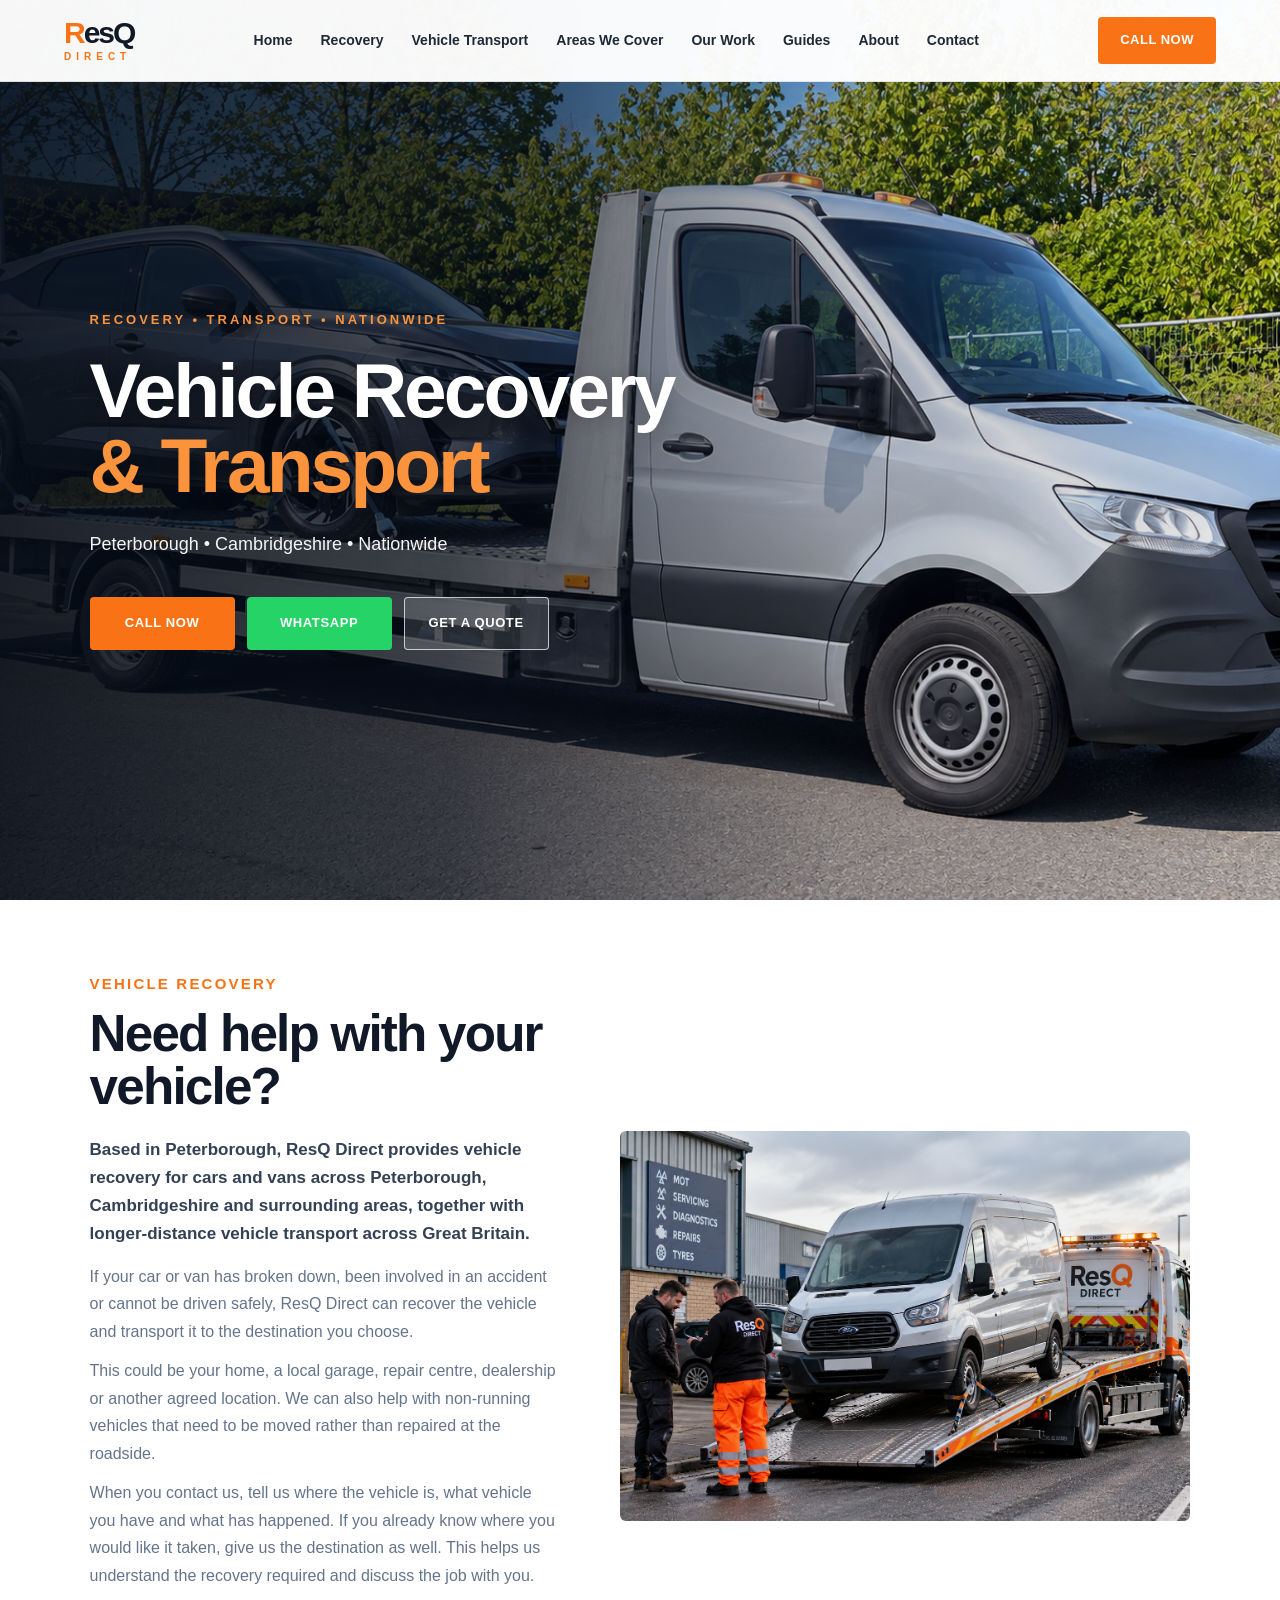
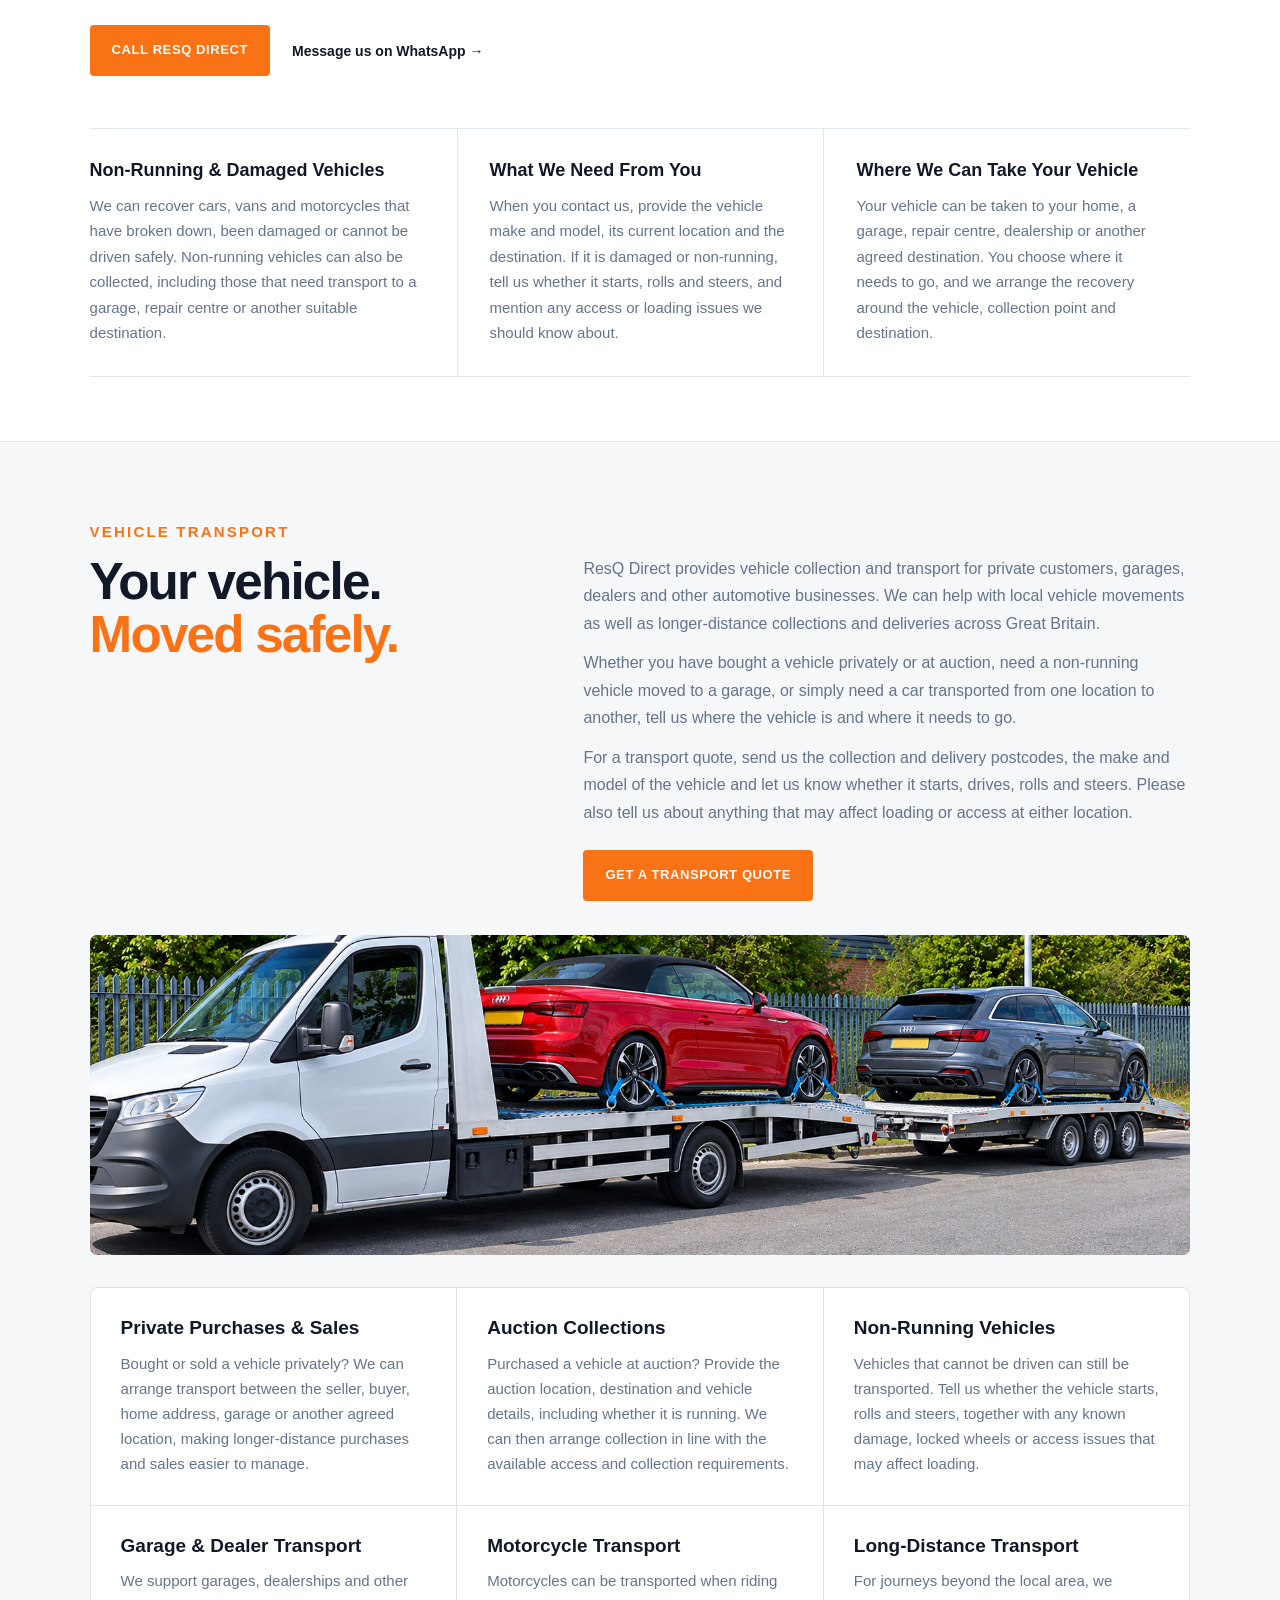
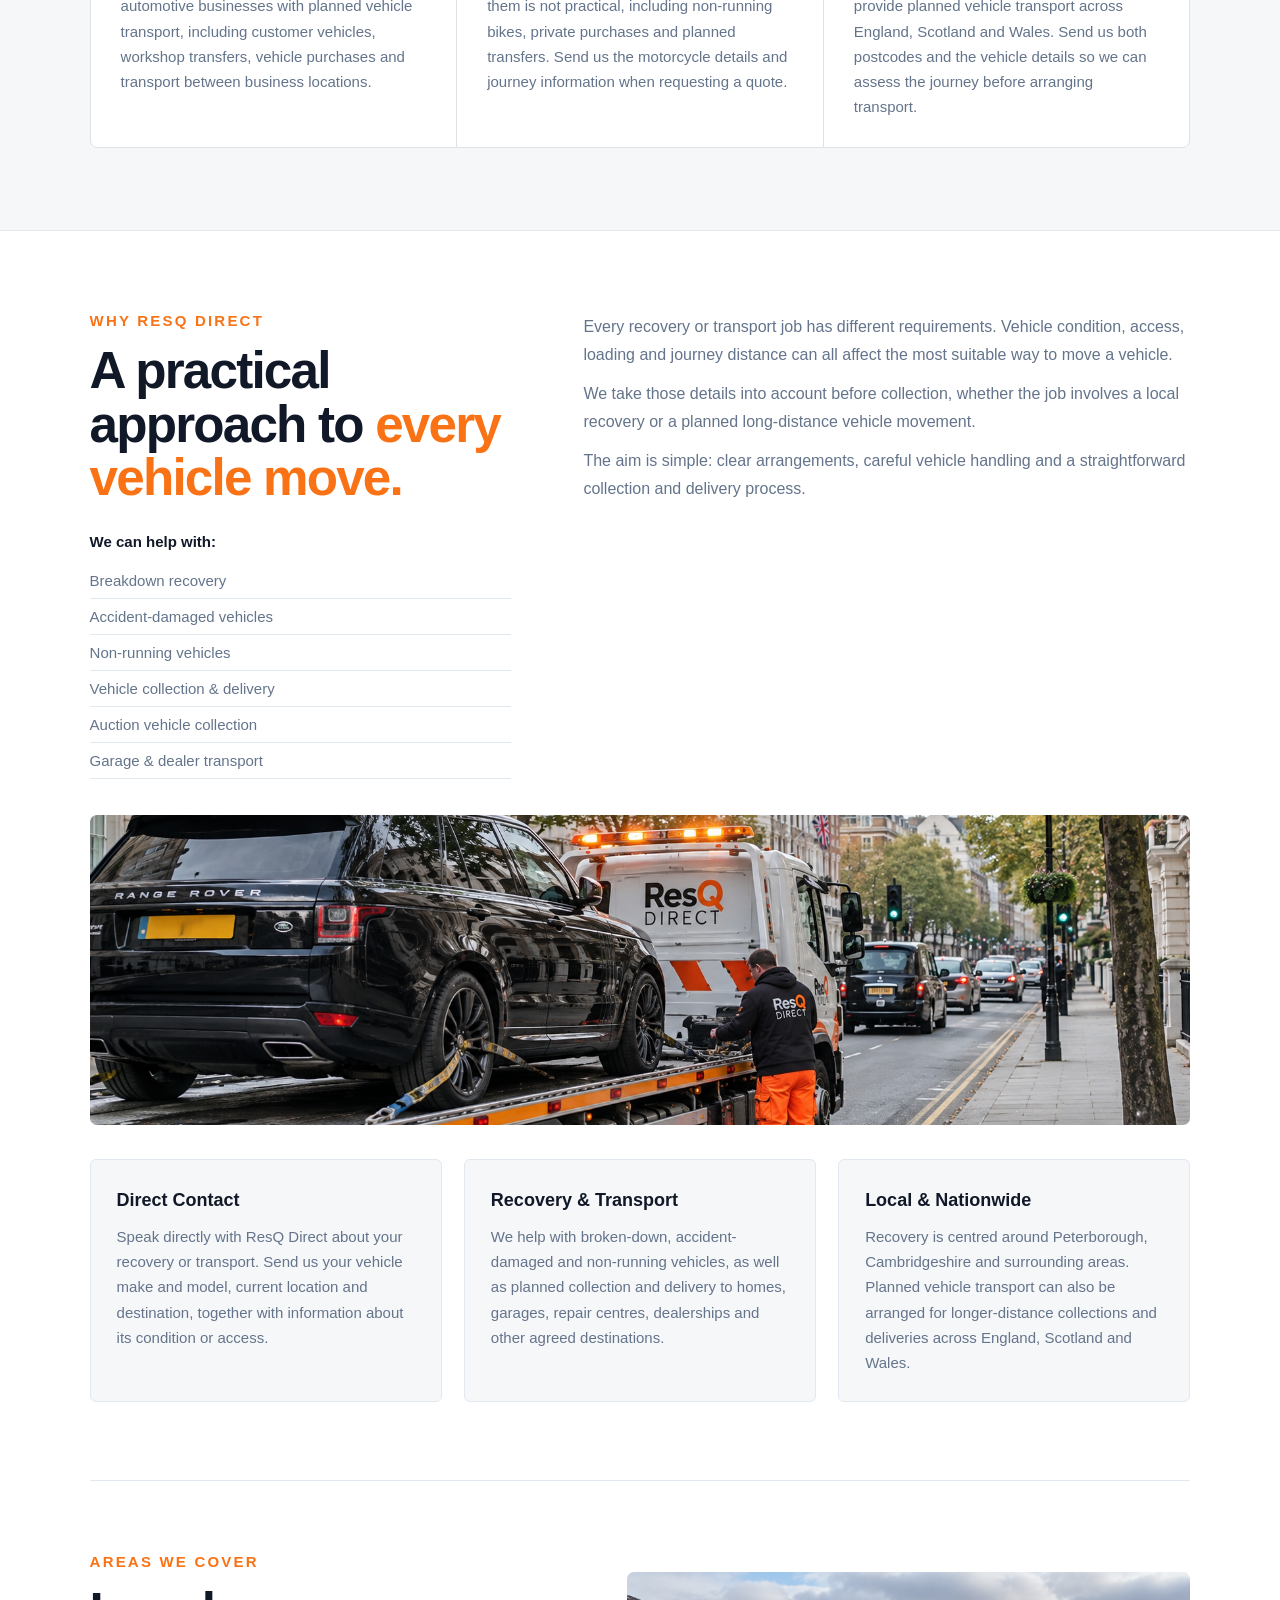
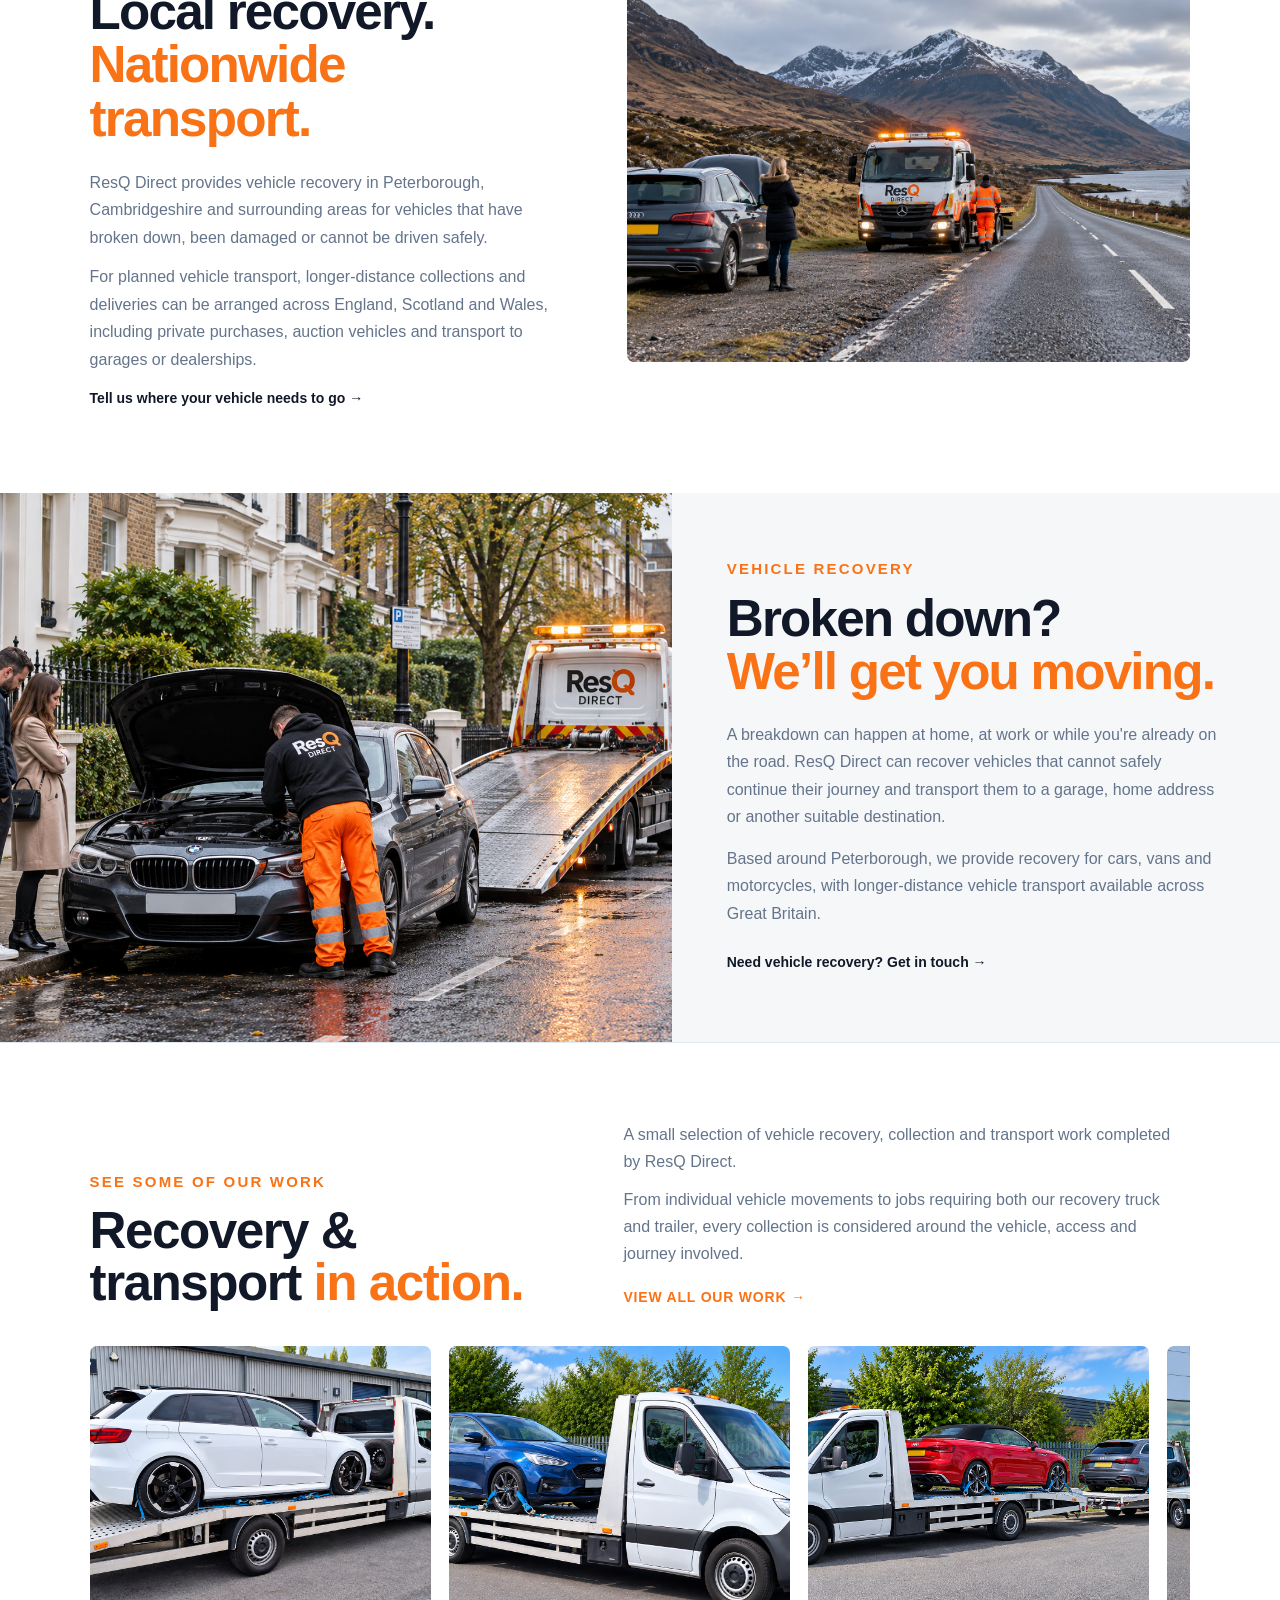
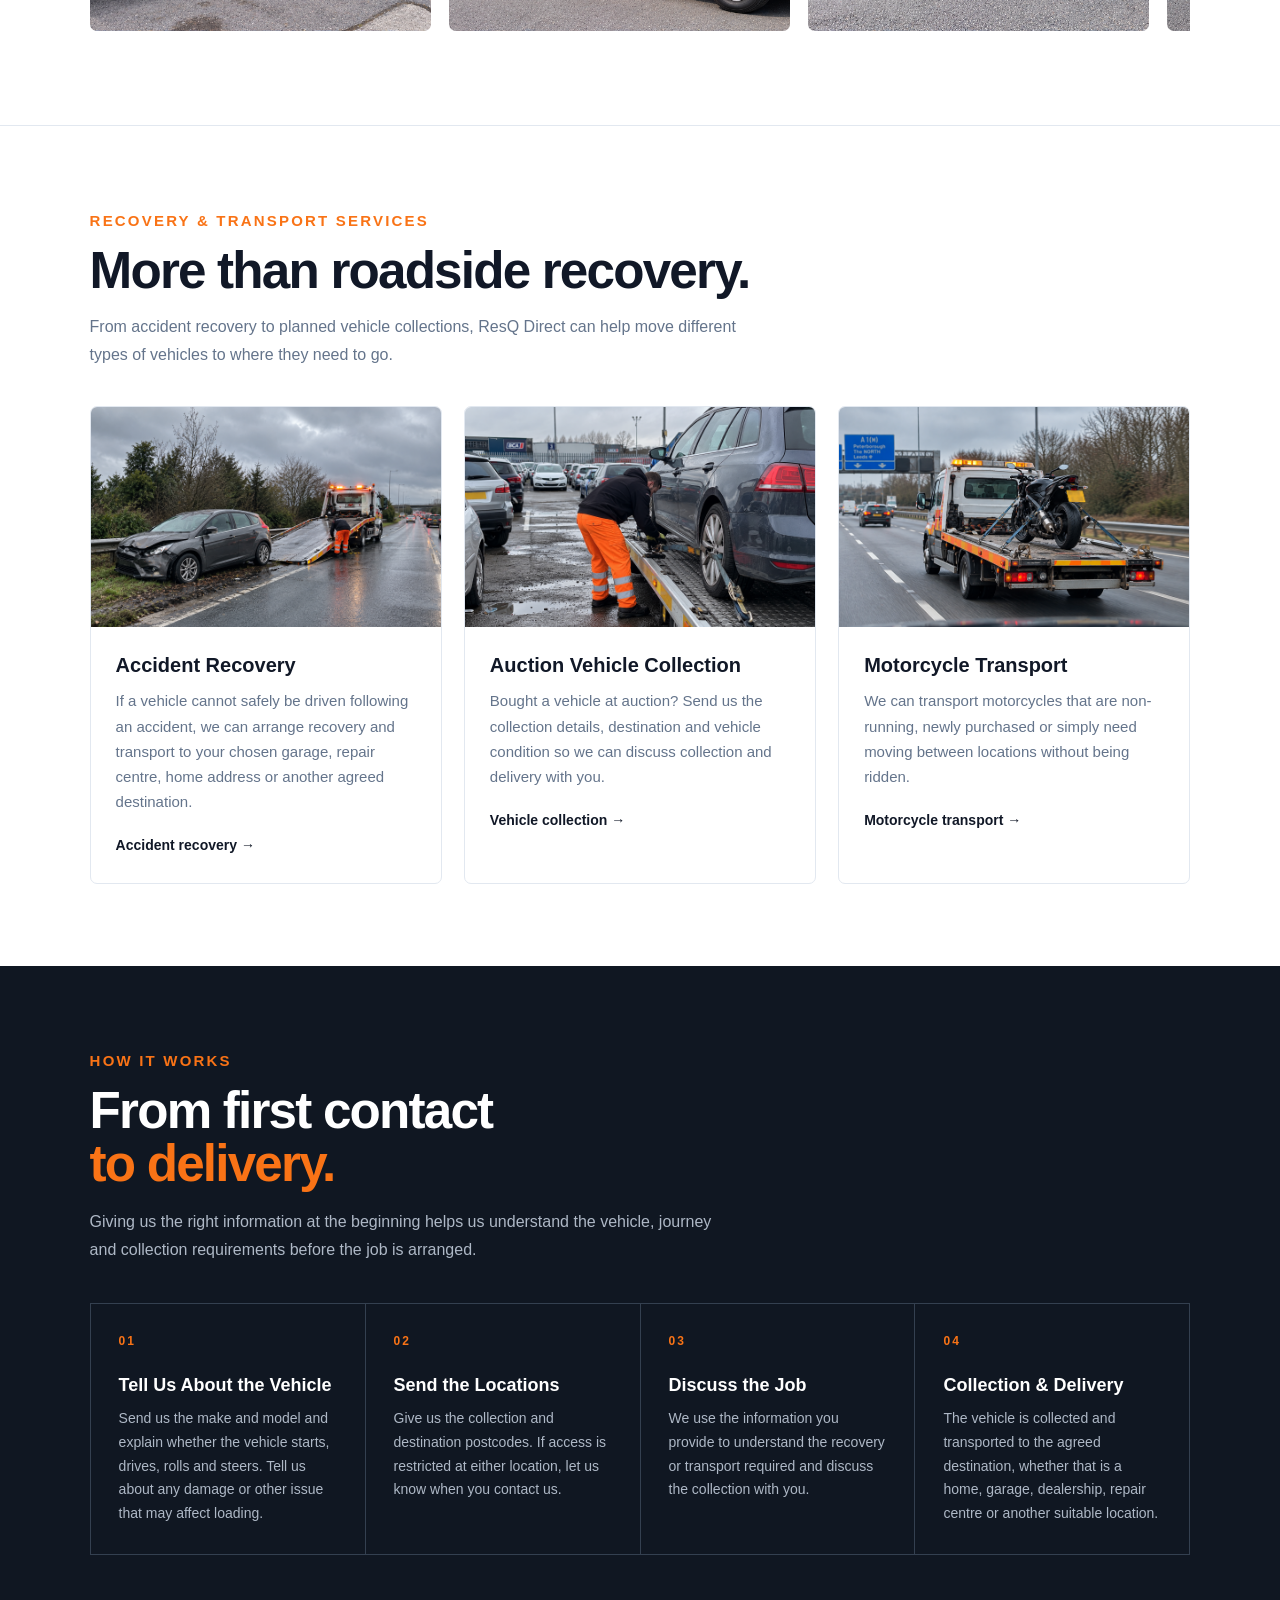
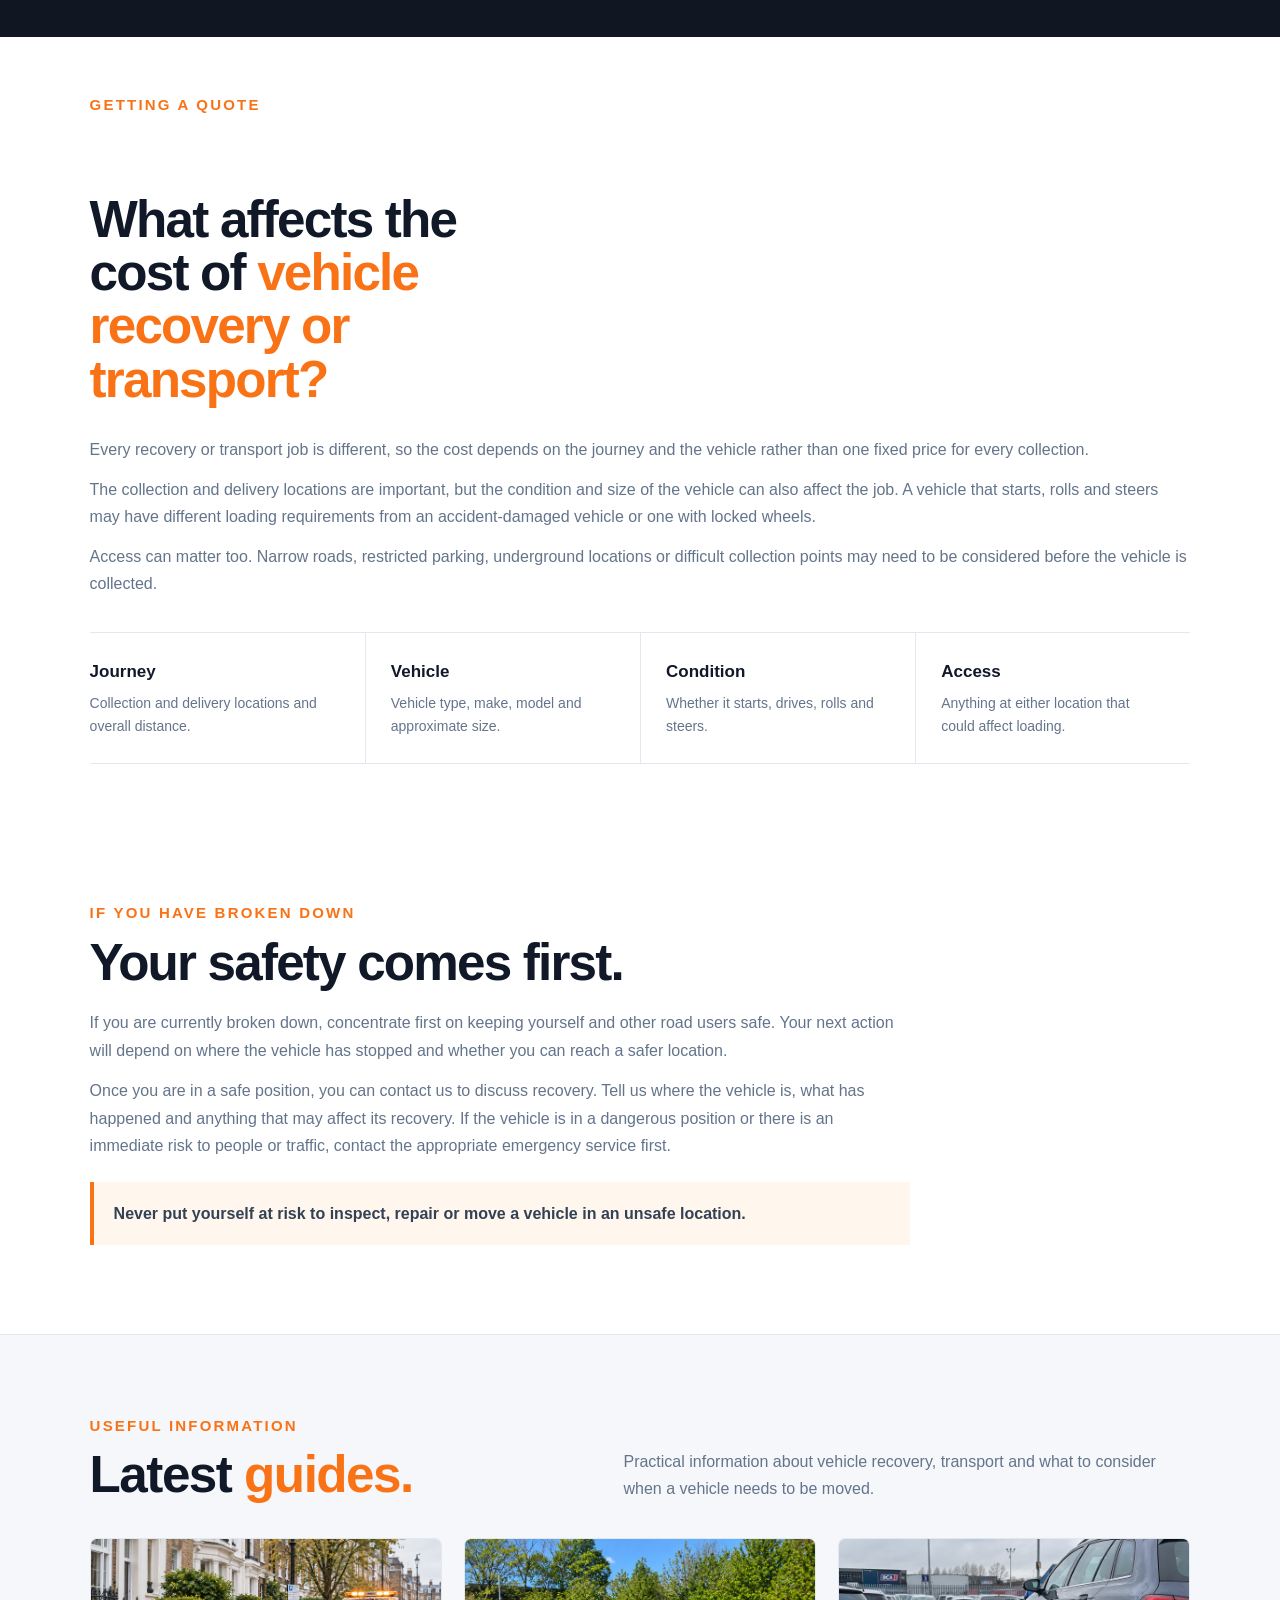
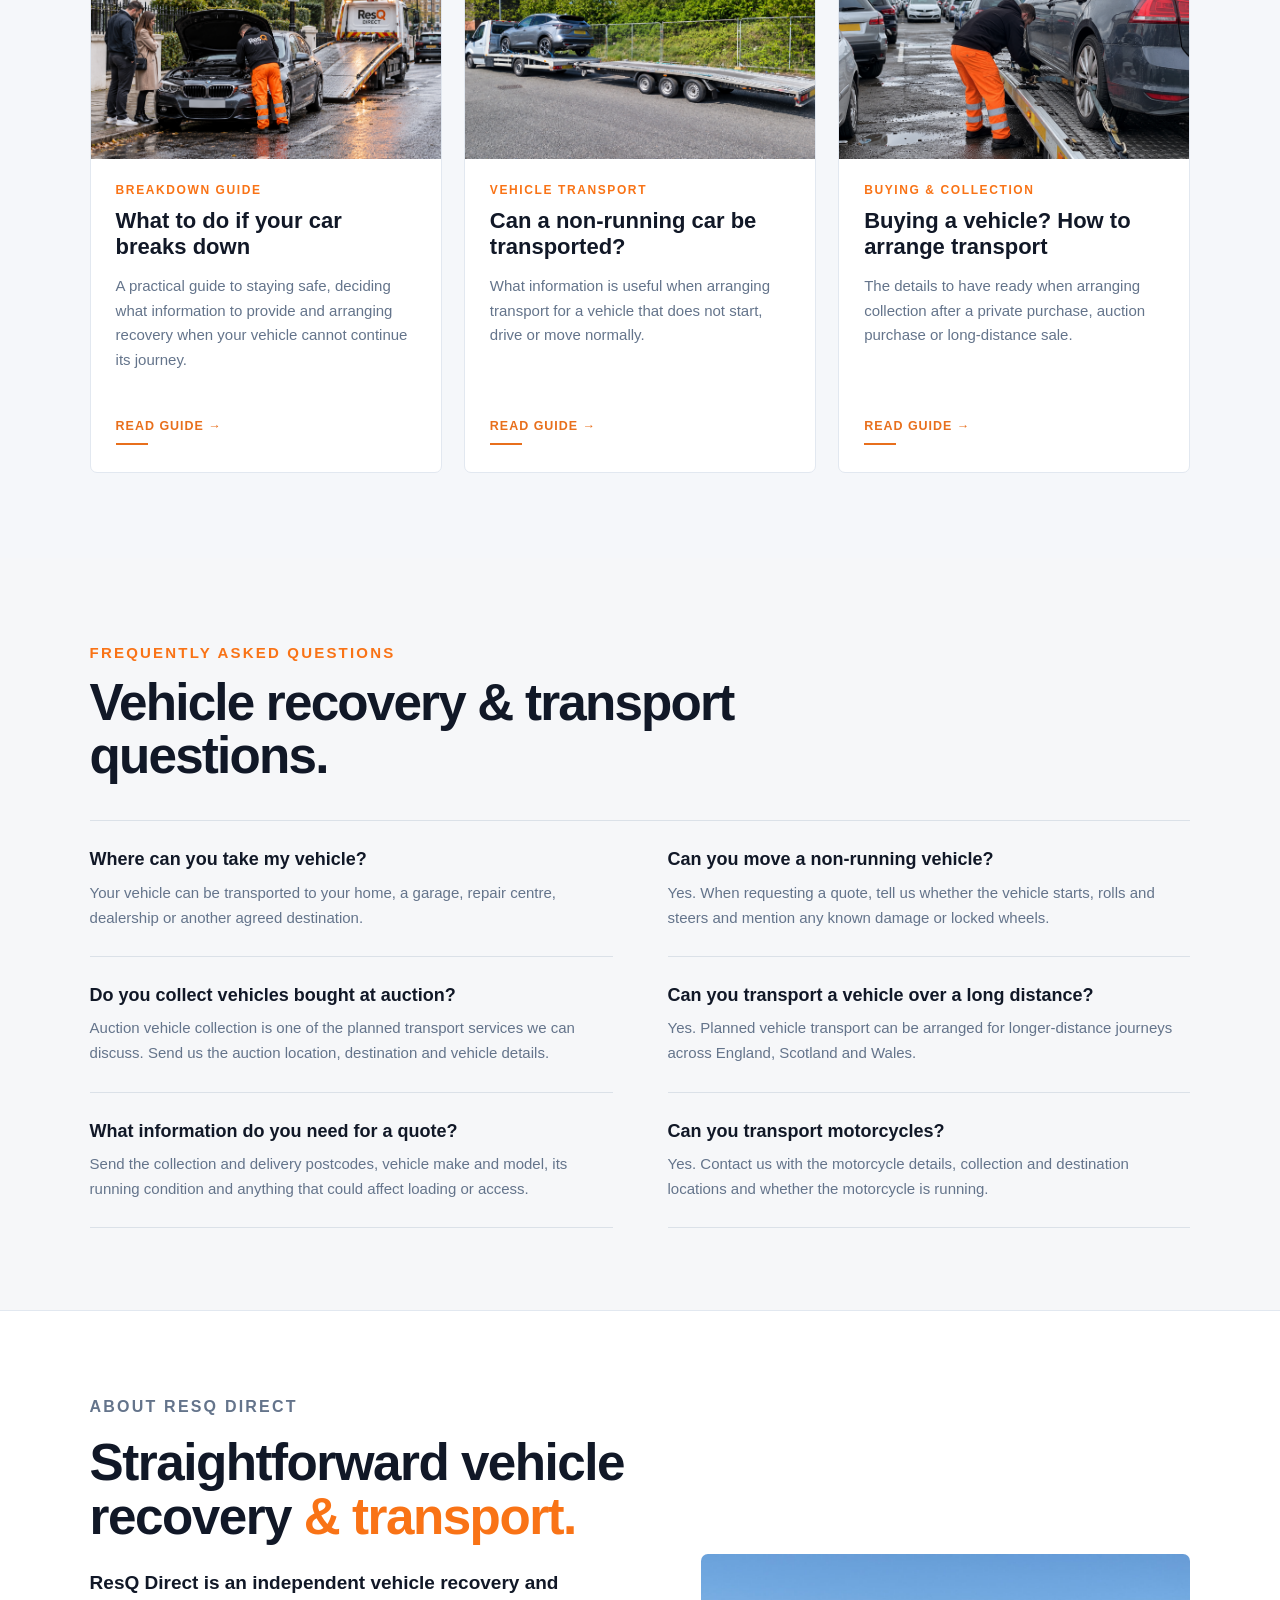
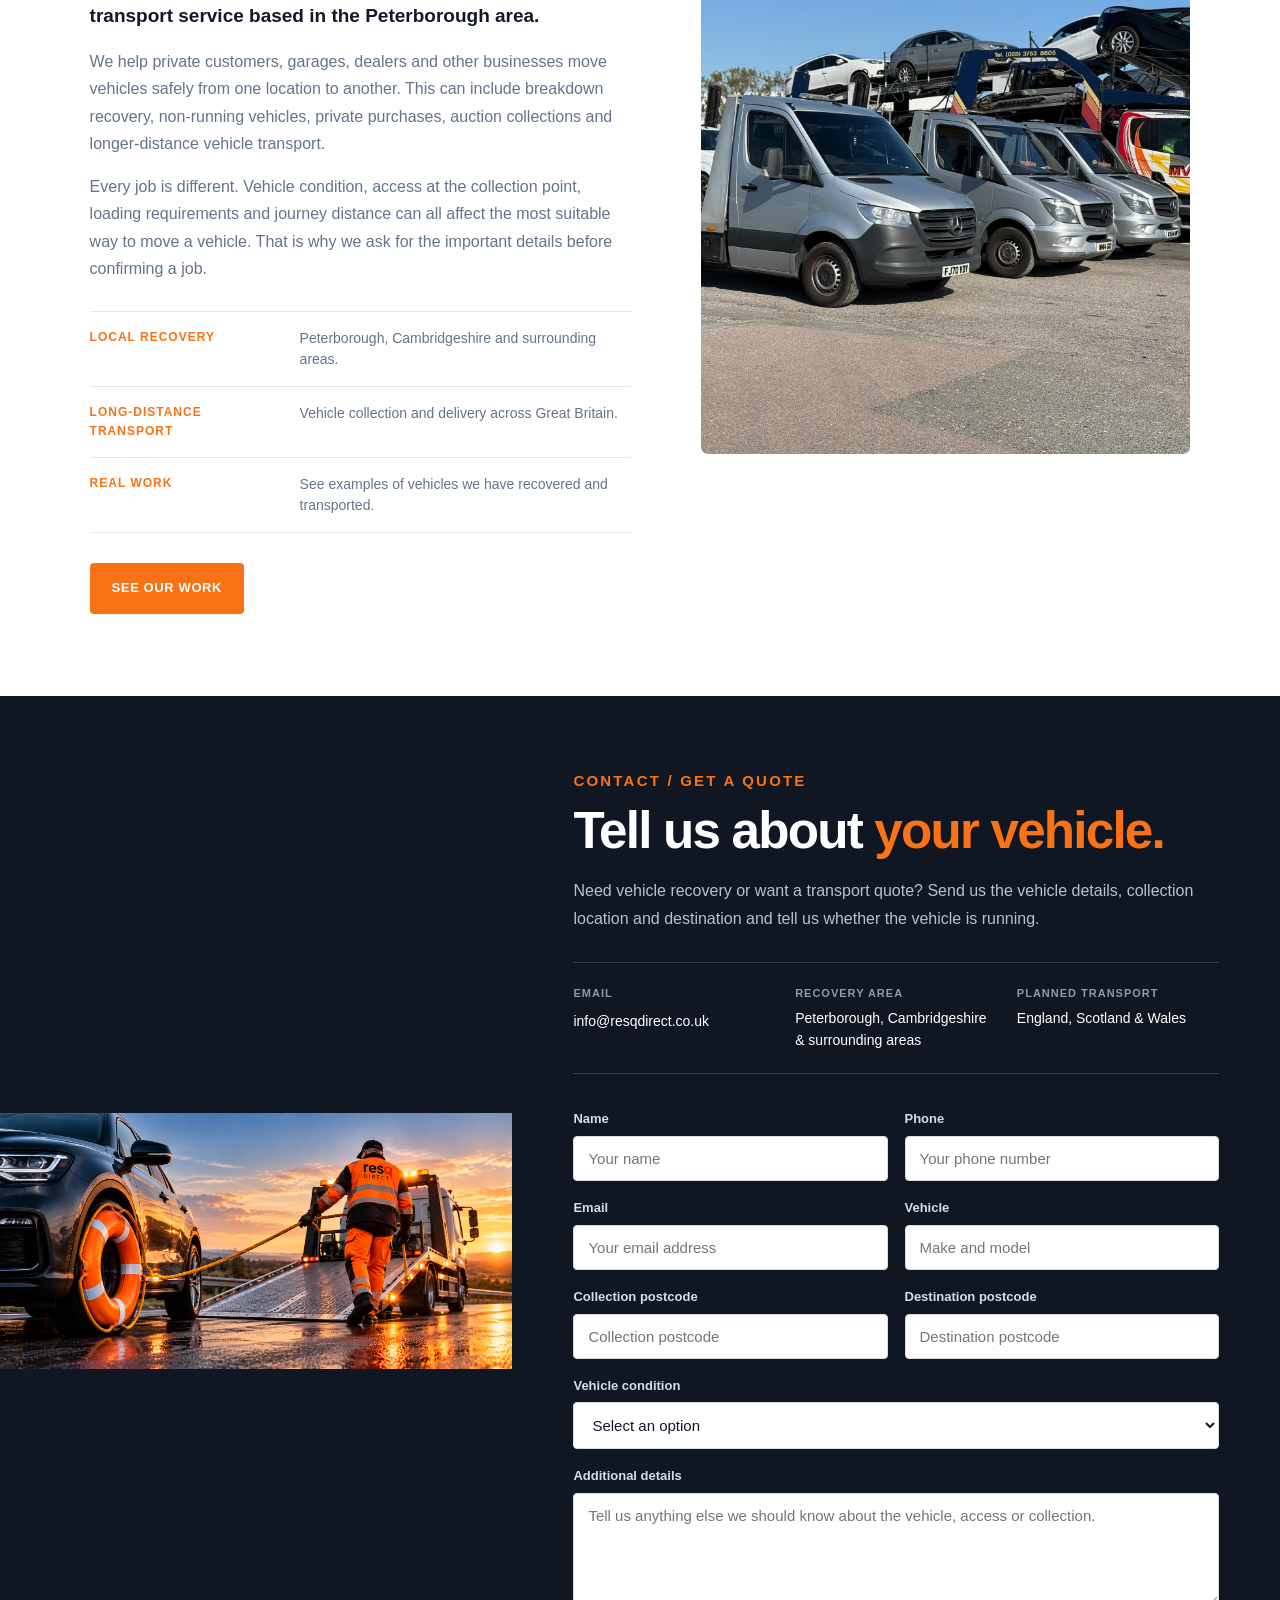
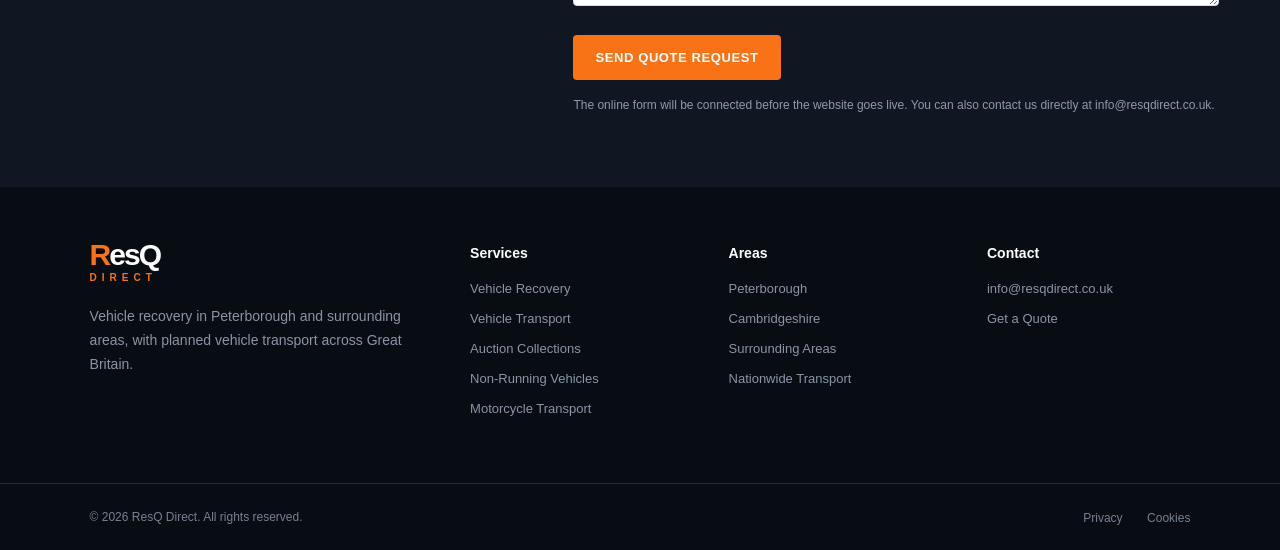
==== index.html @ 720d108d "Initial ResQ Direct website" ====
<!DOCTYPE html>
<html lang="en">

<head>
  <meta charset="UTF-8">
  <meta name="viewport" content="width=device-width, initial-scale=1.0">

  <title>ResQ Direct | Vehicle Recovery & Transport Peterborough</title>

  <meta
    name="description"
    content="Vehicle recovery in Peterborough and Cambridgeshire, with planned vehicle transport across Great Britain. Contact ResQ Direct for recovery, collection and transport."
  >

  <link rel="stylesheet" href="style.css">
</head>

<body>

  <!-- HEADER -->

  <header>
    <div class="logo">
      <span class="logo-resq">ResQ</span>
      <span class="logo-direct">DIRECT</span>
    </div>

    <nav>
      <a href="#home">Home</a>
      <a href="#recovery">Recovery</a>
      <a href="#transport">Vehicle Transport</a>
      <a href="#areas">Areas We Cover</a>
      <a href="our-work.html">Our Work</a>
      <a href="#guides">Guides</a>
      <a href="#about">About</a>
      <a href="#contact">Contact</a>
    </nav>

    <a class="header-call" href="#contact">CALL NOW</a>
  </header>


  <main>

    <!-- HERO -->

    <section class="hero" id="home">

      <div class="hero-overlay"></div>

      <div class="hero-content">

        <p class="hero-label">
          RECOVERY • TRANSPORT • NATIONWIDE
        </p>

        <h1>
          Vehicle Recovery<br>
          <span>& Transport</span>
        </h1>

        <p class="hero-location">
          Peterborough • Cambridgeshire • Nationwide
        </p>

        <div class="hero-buttons">

          <a class="btn btn-primary" href="#contact">
            CALL NOW
          </a>

          <a class="btn btn-whatsapp" href="#contact">
            WHATSAPP
          </a>

          <a class="btn btn-secondary" href="#contact">
            GET A QUOTE
          </a>

        </div>

      </div>

    </section>


    <!-- VEHICLE RECOVERY -->

    <section class="recovery-intro" id="recovery">

      <div class="recovery-intro-content">

        <p class="section-label">VEHICLE RECOVERY</p>

        <h2>Need help with your vehicle?</h2>

        <p class="section-intro">
          Based in Peterborough, ResQ Direct provides vehicle recovery
          for cars and vans across Peterborough, Cambridgeshire and
          surrounding areas, together with longer-distance vehicle
          transport across Great Britain.
        </p>

        <p>
          If your car or van has broken down, been involved in an accident
          or cannot be driven safely, ResQ Direct can recover the vehicle
          and transport it to the destination you choose.
        </p>

        <p>
          This could be your home, a local garage, repair centre,
          dealership or another agreed location. We can also help with
          non-running vehicles that need to be moved rather than repaired
          at the roadside.
        </p>

        <p>
          When you contact us, tell us where the vehicle is, what vehicle
          you have and what has happened. If you already know where you
          would like it taken, give us the destination as well. This helps
          us understand the recovery required and discuss the job with you.
        </p>

        <div class="recovery-actions">

          <a class="btn btn-primary" href="#contact">
            CALL RESQ DIRECT
          </a>

          <a class="text-link" href="#contact">
            Message us on WhatsApp →
          </a>

        </div>

      </div>


      <div class="recovery-photo">

        <img
          src="images/resqdirect-van-recovery.png"
          alt="Van being recovered by ResQ Direct"
        >

      </div>


      <div class="recovery-details">

        <div>

          <h3>Non-Running & Damaged Vehicles</h3>

          <p>
            We can recover cars, vans and motorcycles that have broken
            down, been damaged or cannot be driven safely. Non-running
            vehicles can also be collected, including those that need
            transport to a garage, repair centre or another suitable
            destination.
          </p>

        </div>


        <div>

          <h3>What We Need From You</h3>

          <p>
            When you contact us, provide the vehicle make and model,
            its current location and the destination. If it is damaged
            or non-running, tell us whether it starts, rolls and steers,
            and mention any access or loading issues we should know about.
          </p>

        </div>


        <div>

          <h3>Where We Can Take Your Vehicle</h3>

          <p>
            Your vehicle can be taken to your home, a garage, repair
            centre, dealership or another agreed destination. You choose
            where it needs to go, and we arrange the recovery around the
            vehicle, collection point and destination.
          </p>

        </div>

      </div>

    </section>


    <!-- VEHICLE TRANSPORT -->

    <section class="transport-section" id="transport">

      <div class="transport-heading">

        <p class="section-label">VEHICLE TRANSPORT</p>

        <h2>
          Your vehicle.<br>
          <span>Moved safely.</span>
        </h2>

        <div class="transport-copy">

          <p>
            ResQ Direct provides vehicle collection and transport for
            private customers, garages, dealers and other automotive
            businesses. We can help with local vehicle movements as well
            as longer-distance collections and deliveries across Great
            Britain.
          </p>

          <p>
            Whether you have bought a vehicle privately or at auction,
            need a non-running vehicle moved to a garage, or simply need
            a car transported from one location to another, tell us where
            the vehicle is and where it needs to go.
          </p>

          <p>
            For a transport quote, send us the collection and delivery
            postcodes, the make and model of the vehicle and let us know
            whether it starts, drives, rolls and steers. Please also tell
            us about anything that may affect loading or access at either
            location.
          </p>

          <a class="btn btn-primary" href="#contact">
            GET A TRANSPORT QUOTE
          </a>

        </div>

      </div>


      <div class="transport-photo">

        <img
          src="images/resqdirect-real-two-car-vehicle-transport.png"
          alt="Vehicle being collected for transport by ResQ Direct"
        >

      </div>


      <div class="transport-services">

        <div class="transport-card">

          <h3>Private Purchases & Sales</h3>

          <p>
            Bought or sold a vehicle privately? We can arrange transport
            between the seller, buyer, home address, garage or another
            agreed location, making longer-distance purchases and sales
            easier to manage.
          </p>

        </div>


        <div class="transport-card">

          <h3>Auction Collections</h3>

          <p>
            Purchased a vehicle at auction? Provide the auction location,
            destination and vehicle details, including whether it is
            running. We can then arrange collection in line with the
            available access and collection requirements.
          </p>

        </div>


        <div class="transport-card">

          <h3>Non-Running Vehicles</h3>

          <p>
            Vehicles that cannot be driven can still be transported.
            Tell us whether the vehicle starts, rolls and steers,
            together with any known damage, locked wheels or access
            issues that may affect loading.
          </p>

        </div>


        <div class="transport-card">

          <h3>Garage & Dealer Transport</h3>

          <p>
            We support garages, dealerships and other automotive
            businesses with planned vehicle transport, including
            customer vehicles, workshop transfers, vehicle purchases
            and transport between business locations.
          </p>

        </div>


        <div class="transport-card">

          <h3>Motorcycle Transport</h3>

          <p>
            Motorcycles can be transported when riding them is not
            practical, including non-running bikes, private purchases
            and planned transfers. Send us the motorcycle details and
            journey information when requesting a quote.
          </p>

        </div>


        <div class="transport-card">

          <h3>Long-Distance Transport</h3>

          <p>
            For journeys beyond the local area, we provide planned
            vehicle transport across England, Scotland and Wales.
            Send us both postcodes and the vehicle details so we can
            assess the journey before arranging transport.
          </p>

        </div>

      </div>

    </section>


    <!-- WHY RESQ DIRECT -->

    <section class="why-section" id="about">

      <div class="why-heading">

        <p class="section-label">WHY RESQ DIRECT</p>

        <h2>
  A practical approach to
  <span>every vehicle move.</span>
</h2>


        <div class="why-services">

          <p class="why-services-title">
            We can help with:
          </p>

          <ul>
            <li>Breakdown recovery</li>
            <li>Accident-damaged vehicles</li>
            <li>Non-running vehicles</li>
            <li>Vehicle collection & delivery</li>
            <li>Auction vehicle collection</li>
            <li>Garage & dealer transport</li>
          </ul>

        </div>


        <div class="why-text">

  <p>
    Every recovery or transport job has different requirements.
    Vehicle condition, access, loading and journey distance can all
    affect the most suitable way to move a vehicle.
  </p>

  <p>
    We take those details into account before collection, whether
    the job involves a local recovery or a planned long-distance
    vehicle movement.
  </p>

  <p>
    The aim is simple: clear arrangements, careful vehicle handling
    and a straightforward collection and delivery process.
  </p>

</div>

      </div>


      <div class="why-photo">

        <img
          src="images/resqdirect-london-suv-recovery.png"
          alt="Vehicle recovery and transport by ResQ Direct"
        >

      </div>


      <div class="why-points">

        <div class="why-point">

          <h3>Direct Contact</h3>

          <p>
            Speak directly with ResQ Direct about your recovery or
            transport. Send us your vehicle make and model, current
            location and destination, together with information about
            its condition or access.
          </p>

        </div>


        <div class="why-point">

          <h3>Recovery & Transport</h3>

          <p>
            We help with broken-down, accident-damaged and non-running
            vehicles, as well as planned collection and delivery to
            homes, garages, repair centres, dealerships and other
            agreed destinations.
          </p>

        </div>


        <div class="why-point">

          <h3>Local & Nationwide</h3>

          <p>
            Recovery is centred around Peterborough, Cambridgeshire and
            surrounding areas. Planned vehicle transport can also be
            arranged for longer-distance collections and deliveries
            across England, Scotland and Wales.
          </p>

        </div>

      </div>


      <!-- AREAS WE COVER -->

      <div class="areas-box" id="areas">

        <div class="areas-heading">

          <p class="section-label">AREAS WE COVER</p>

          <h2>
            Local recovery.<br>
            <span>Nationwide transport.</span>
          </h2>

        </div>


        <div class="areas-photo">

          <img
            src="images/resqdirect-scottish-highlands-recovery.png"
            alt="ResQ Direct vehicle recovery and transport across Great Britain"
          >

        </div>


       <div class="areas-text">

  <p>
    ResQ Direct provides vehicle recovery in Peterborough,
    Cambridgeshire and surrounding areas for vehicles that have
    broken down, been damaged or cannot be driven safely.
  </p>

  <p>
    For planned vehicle transport, longer-distance collections
    and deliveries can be arranged across England, Scotland and
    Wales, including private purchases, auction vehicles and
    transport to garages or dealerships.
  </p>

</div>

</div>

          <a href="#contact" class="text-link">
            Tell us where your vehicle needs to go →
          </a>

        </div>

      </div>

    </section>


    <!-- RECOVERY IN ACTION -->

    <section class="work-showcase">

      <div class="work-showcase-image">

        <img
          src="images/resqdirect-roadside-breakdown-customers.png"
          alt="Vehicle breakdown recovery"
        >

      </div>


      <div class="work-showcase-content">

        <p class="section-label">VEHICLE RECOVERY</p>

        <h2>
          Broken down?<br>
          <span>We’ll get you moving.</span>
        </h2>

        <p>
          A breakdown can happen at home, at work or while you're
          already on the road. ResQ Direct can recover vehicles that
          cannot safely continue their journey and transport them to
          a garage, home address or another suitable destination.
        </p>

        <p>
          Based around Peterborough, we provide recovery for cars,
          vans and motorcycles, with longer-distance vehicle transport
          available across Great Britain.
        </p>

        <a class="text-link" href="#contact">
          Need vehicle recovery? Get in touch →
        </a>

      </div>

    </section>

    <!-- =====================================================
     SEE SOME OF OUR WORK
     ===================================================== -->

<section class="home-work-preview" id="our-work">

  <div class="home-work-heading">

    <div>
      <p class="section-label">SEE SOME OF OUR WORK</p>

      <h2>
        Recovery & transport
        <span>in action.</span>
      </h2>
    </div>

    <div class="home-work-intro">

      <p>
        A small selection of vehicle recovery, collection and transport
        work completed by ResQ Direct.
      </p>

      <p>
        From individual vehicle movements to jobs requiring both our
        recovery truck and trailer, every collection is considered
        around the vehicle, access and journey involved.
      </p>

      <a class="home-work-link" href="our-work.html">
        VIEW ALL OUR WORK →
      </a>

    </div>

  </div>


  <div class="home-work-scroll">

    <a class="home-work-photo" href="our-work.html">
      <img
        src="images/resqdirect-real-audi-vehicle-transport.png"
        alt="Vehicle transport completed by ResQ Direct"
      >
    </a>

    <a class="home-work-photo" href="our-work.html">
      <img
        src="images/resqdirect-real-ford-vehicle-recovery.png"
        alt="Vehicle recovery completed by ResQ Direct"
      >
    </a>

    <a class="home-work-photo" href="our-work.html">
      <img
        src="images/resqdirect-real-two-car-vehicle-transport.png"
        alt="Vehicle transport using recovery truck and trailer"
      >
    </a>

    <a class="home-work-photo" href="our-work.html">
      <img
        src="images/resqdirect-real-vehicle-transport-citroen.png"
        alt="Vehicle collection and transport completed by ResQ Direct"
      >
    </a>

    <a class="home-work-photo" href="our-work.html">
      <img
        src="images/resqdirect-real-nissan-vehicle-transport-trailer.png"
        alt="Vehicle transport completed by ResQ Direct"
      >
    </a>

  </div>


  <div class="home-work-mobile-link">
    <a class="btn btn-secondary" href="our-work.html">
      VIEW ALL OUR WORK
    </a>
  </div>

</section>


    <!-- MORE SERVICES -->

    <section class="service-stories">

      <div class="service-stories-heading">

        <p class="section-label">
          RECOVERY & TRANSPORT SERVICES
        </p>

        <h2>More than roadside recovery.</h2>

        <p>
          From accident recovery to planned vehicle collections,
          ResQ Direct can help move different types of vehicles
          to where they need to go.
        </p>

      </div>


      <div class="service-story-grid">

        <article class="service-story">

          <img
            src="images/resqdirect-roadside-accident-recovery.png"
            alt="Accident damaged vehicle being recovered"
          >

          <div class="service-story-content">

            <h3>Accident Recovery</h3>

            <p>
              If a vehicle cannot safely be driven following an
              accident, we can arrange recovery and transport to
              your chosen garage, repair centre, home address or
              another agreed destination.
            </p>

            <a href="#contact">
              Accident recovery →
            </a>

          </div>

        </article>


        <article class="service-story">

          <img
            src="images/resqdirect-auction-vehicle-collection.png"
            alt="Vehicle being collected from a UK vehicle auction"
          >

          <div class="service-story-content">

            <h3>Auction Vehicle Collection</h3>

            <p>
              Bought a vehicle at auction? Send us the collection
              details, destination and vehicle condition so we can
              discuss collection and delivery with you.
            </p>

            <a href="#contact">
              Vehicle collection →
            </a>

          </div>

        </article>


        <article class="service-story">

          <img
            src="images/resqdirect-motorcycle-transport.png"
            alt="Motorcycle being transported"
          >

          <div class="service-story-content">

            <h3>Motorcycle Transport</h3>

            <p>
              We can transport motorcycles that are non-running,
              newly purchased or simply need moving between
              locations without being ridden.
            </p>

            <a href="#contact">
              Motorcycle transport →
            </a>

          </div>

        </article>

      </div>

    </section>


    <!-- HOW IT WORKS -->

    <section class="process-section">

      <div class="process-heading">

        <p class="section-label">HOW IT WORKS</p>

        <h2>
          From first contact<br>
          <span>to delivery.</span>
        </h2>

        <p>
          Giving us the right information at the beginning helps us
          understand the vehicle, journey and collection requirements
          before the job is arranged.
        </p>

      </div>


      <div class="process-grid">

        <div class="process-card">

          <span>01</span>

          <h3>Tell Us About the Vehicle</h3>

          <p>
            Send us the make and model and explain whether the vehicle
            starts, drives, rolls and steers. Tell us about any damage
            or other issue that may affect loading.
          </p>

        </div>


        <div class="process-card">

          <span>02</span>

          <h3>Send the Locations</h3>

          <p>
            Give us the collection and destination postcodes. If access
            is restricted at either location, let us know when you
            contact us.
          </p>

        </div>


        <div class="process-card">

          <span>03</span>

          <h3>Discuss the Job</h3>

          <p>
            We use the information you provide to understand the
            recovery or transport required and discuss the collection
            with you.
          </p>

        </div>


        <div class="process-card">

          <span>04</span>

          <h3>Collection & Delivery</h3>

          <p>
            The vehicle is collected and transported to the agreed
            destination, whether that is a home, garage, dealership,
            repair centre or another suitable location.
          </p>

        </div>

      </div>

    </section>


    <!-- QUOTE INFORMATION -->

    <section class="quote-info-section">

      <div class="quote-info-heading">

        <p class="section-label">GETTING A QUOTE</p>

        <h2>
          What affects the cost of
          <span>vehicle recovery or transport?</span>
        </h2>

      </div>


      <div class="quote-info-content">

        <p>
          Every recovery or transport job is different, so the cost
          depends on the journey and the vehicle rather than one fixed
          price for every collection.
        </p>

        <p>
          The collection and delivery locations are important, but the
          condition and size of the vehicle can also affect the job.
          A vehicle that starts, rolls and steers may have different
          loading requirements from an accident-damaged vehicle or one
          with locked wheels.
        </p>

        <p>
          Access can matter too. Narrow roads, restricted parking,
          underground locations or difficult collection points may need
          to be considered before the vehicle is collected.
        </p>

      </div>


      <div class="quote-factors">

        <div>
          <h3>Journey</h3>
          <p>Collection and delivery locations and overall distance.</p>
        </div>

        <div>
          <h3>Vehicle</h3>
          <p>Vehicle type, make, model and approximate size.</p>
        </div>

        <div>
          <h3>Condition</h3>
          <p>Whether it starts, drives, rolls and steers.</p>
        </div>

        <div>
          <h3>Access</h3>
          <p>Anything at either location that could affect loading.</p>
        </div>

      </div>

    </section>


   


    <!-- BREAKDOWN SAFETY -->

    <section class="safety-section">

      <div class="safety-content">

        <p class="section-label">IF YOU HAVE BROKEN DOWN</p>

        <h2>Your safety comes first.</h2>

        <p>
          If you are currently broken down, concentrate first on keeping
          yourself and other road users safe. Your next action will depend
          on where the vehicle has stopped and whether you can reach a
          safer location.
        </p>

        <p>
  Once you are in a safe position, you can contact us to discuss
  recovery. Tell us where the vehicle is, what has happened and
  anything that may affect its recovery. If the vehicle is in a
  dangerous position or there is an immediate risk to people or
  traffic, contact the appropriate emergency service first.
</p>

        <p class="safety-note">
          Never put yourself at risk to inspect, repair or move a vehicle
          in an unsafe location.
        </p>

      </div>

    </section>

    <!-- =====================================================
     LATEST GUIDES
     ===================================================== -->

<section class="guides-preview" id="guides">

  <div class="guides-heading">

    <div>
      <p class="section-label">USEFUL INFORMATION</p>

      <h2>
        Latest
        <span>guides.</span>
      </h2>
    </div>

    <div class="guides-heading-text">
      <p>
        Practical information about vehicle recovery, transport
        and what to consider when a vehicle needs to be moved.
      </p>
    </div>

  </div>


  <div class="guides-grid">

    <article class="guide-card">

      <img
        src="images/resqdirect-roadside-breakdown-customers.png"
        alt="Vehicle breakdown at the roadside"
      >

      <div class="guide-card-content">

        <p class="guide-category">BREAKDOWN GUIDE</p>

        <h3>What to do if your car breaks down</h3>

        <p>
          A practical guide to staying safe, deciding what information
          to provide and arranging recovery when your vehicle cannot
          continue its journey.
        </p>

       <a class="guide-link" href="what-to-do-if-your-car-breaks-down.html">
  READ GUIDE →
</a>

      </div>

    </article>


    <article class="guide-card">

      <img
        src="images/resqdirect-real-nissan-vehicle-transport-trailer.png"
        alt="Non-running vehicle being transported"
      >

      <div class="guide-card-content">

        <p class="guide-category">VEHICLE TRANSPORT</p>

        <h3>Can a non-running car be transported?</h3>

        <p>
          What information is useful when arranging transport for a
          vehicle that does not start, drive or move normally.
        </p>

        <a class="guide-link" href="can-a-non-running-car-be-transported.html">
  READ GUIDE →
</a>
      </div>

    </article>


    <article class="guide-card">

      <img
        src="images/resqdirect-auction-vehicle-collection.png"
        alt="Vehicle collection and transport"
      >

      <div class="guide-card-content">

        <p class="guide-category">BUYING & COLLECTION</p>

        <h3>Buying a vehicle? How to arrange transport</h3>

        <p>
          The details to have ready when arranging collection after
          a private purchase, auction purchase or long-distance sale.
        </p>

        <a class="guide-link" href="buying-a-car-at-auction.html">
  READ GUIDE →
</a>

      </div>

    </article>

  </div>

</section>


    <!-- FAQ -->

    <section class="faq-section">

      <div class="faq-heading">

        <p class="section-label">FREQUENTLY ASKED QUESTIONS</p>

        <h2>Vehicle recovery & transport questions.</h2>

      </div>


      <div class="faq-grid">

        <div class="faq-item">

          <h3>Where can you take my vehicle?</h3>

          <p>
            Your vehicle can be transported to your home, a garage,
            repair centre, dealership or another agreed destination.
          </p>

        </div>


        <div class="faq-item">

          <h3>Can you move a non-running vehicle?</h3>

          <p>
            Yes. When requesting a quote, tell us whether the vehicle
            starts, rolls and steers and mention any known damage or
            locked wheels.
          </p>

        </div>


        <div class="faq-item">

          <h3>Do you collect vehicles bought at auction?</h3>

          <p>
            Auction vehicle collection is one of the planned transport
            services we can discuss. Send us the auction location,
            destination and vehicle details.
          </p>

        </div>


        <div class="faq-item">

          <h3>Can you transport a vehicle over a long distance?</h3>

          <p>
            Yes. Planned vehicle transport can be arranged for
            longer-distance journeys across England, Scotland and Wales.
          </p>

        </div>


        <div class="faq-item">

          <h3>What information do you need for a quote?</h3>

          <p>
            Send the collection and delivery postcodes, vehicle make and
            model, its running condition and anything that could affect
            loading or access.
          </p>

        </div>


        <div class="faq-item">

          <h3>Can you transport motorcycles?</h3>

          <p>
            Yes. Contact us with the motorcycle details, collection and
            destination locations and whether the motorcycle is running.
          </p>

        </div>

      </div>

    </section>

    <!-- =====================================================
     ABOUT RESQ DIRECT
     ===================================================== -->

<section class="about-section" id="about">

  <div class="about-content">

    <p class="section-label">ABOUT RESQ DIRECT</p>

    <h2>
      Straightforward vehicle recovery
      <span>& transport.</span>
    </h2>

    <p class="about-lead">
      ResQ Direct is an independent vehicle recovery and transport
      service based in the Peterborough area.
    </p>

    <p>
      We help private customers, garages, dealers and other businesses
      move vehicles safely from one location to another. This can include
      breakdown recovery, non-running vehicles, private purchases,
      auction collections and longer-distance vehicle transport.
    </p>

    <p>
      Every job is different. Vehicle condition, access at the collection
      point, loading requirements and journey distance can all affect the
      most suitable way to move a vehicle. That is why we ask for the
      important details before confirming a job.
    </p>

    <div class="about-points">

      <div>
        <strong>LOCAL RECOVERY</strong>
        <span>Peterborough, Cambridgeshire and surrounding areas.</span>
      </div>

      <div>
        <strong>LONG-DISTANCE TRANSPORT</strong>
        <span>Vehicle collection and delivery across Great Britain.</span>
      </div>

      <div>
        <strong>REAL WORK</strong>
        <span>See examples of vehicles we have recovered and transported.</span>
      </div>

    </div>

    <a class="btn btn-primary" href="our-work.html">
      SEE OUR WORK
    </a>

  </div>


  <div class="about-image">

    <img
      src="images/resqdirect-recovery-truck-yard-01.jpg"
      alt="ResQ Direct vehicle recovery truck"
    >

  </div>

</section>

    <!-- CONTACT -->

    <section class="contact-section" id="contact">

      <div class="contact-image">

        <img
          src="images/resqdirect-contact-recovery.png"
          alt="Contact ResQ Direct for vehicle recovery and transport"
        >

      </div>


      <div class="contact-content">

        <p class="section-label">CONTACT / GET A QUOTE</p>

        <h2>
          Tell us about
          <span>your vehicle.</span>
        </h2>

        <p>
          Need vehicle recovery or want a transport quote? Send us the
          vehicle details, collection location and destination and tell
          us whether the vehicle is running.
        </p>


        <div class="contact-details">

          <div>
            <span>Email</span>
            <a href="mailto:info@resqdirect.co.uk">
              info@resqdirect.co.uk
            </a>
          </div>

          <div>
            <span>Recovery Area</span>
            <p>Peterborough, Cambridgeshire & surrounding areas</p>
          </div>

          <div>
            <span>Planned Transport</span>
            <p>England, Scotland & Wales</p>
          </div>

        </div>


        <form class="quote-form">

          <div class="form-row">

            <div>
              <label for="name">Name</label>
              <input
                type="text"
                id="name"
                name="name"
                placeholder="Your name"
              >
            </div>

            <div>
              <label for="phone">Phone</label>
              <input
                type="tel"
                id="phone"
                name="phone"
                placeholder="Your phone number"
              >
            </div>

          </div>


          <div class="form-row">

            <div>
              <label for="email">Email</label>
              <input
                type="email"
                id="email"
                name="email"
                placeholder="Your email address"
              >
            </div>

            <div>
              <label for="vehicle">Vehicle</label>
              <input
                type="text"
                id="vehicle"
                name="vehicle"
                placeholder="Make and model"
              >
            </div>

          </div>


          <div class="form-row">

            <div>
              <label for="collection">
                Collection postcode
              </label>

              <input
                type="text"
                id="collection"
                name="collection"
                placeholder="Collection postcode"
              >
            </div>

            <div>
              <label for="destination">
                Destination postcode
              </label>

              <input
                type="text"
                id="destination"
                name="destination"
                placeholder="Destination postcode"
              >
            </div>

          </div>


          <div>

            <label for="condition">
              Vehicle condition
            </label>

            <select id="condition" name="condition">
              <option value="">Select an option</option>
              <option value="running">Starts and drives</option>
              <option value="non-running">Non-running</option>
              <option value="damaged">Damaged</option>
              <option value="not-sure">Not sure</option>
            </select>

          </div>


          <div>

            <label for="message">
              Additional details
            </label>

            <textarea
              id="message"
              name="message"
              rows="5"
              placeholder="Tell us anything else we should know about the vehicle, access or collection."
            ></textarea>

          </div>


          <button class="btn btn-primary" type="submit">
            SEND QUOTE REQUEST
          </button>

        </form>


        <p class="form-note">
          The online form will be connected before the website goes live.
          You can also contact us directly at info@resqdirect.co.uk.
        </p>

      </div>

    </section>

  </main>


  <!-- FOOTER -->

  <footer>

    <div class="footer-main">

      <div class="footer-brand">

        <div class="logo footer-logo">
          <span class="logo-resq">ResQ</span>
          <span class="logo-direct">DIRECT</span>
        </div>

        <p>
          Vehicle recovery in Peterborough and surrounding areas,
          with planned vehicle transport across Great Britain.
        </p>

      </div>


      <div class="footer-column">

        <h3>Services</h3>

        <a href="#recovery">Vehicle Recovery</a>
        <a href="#transport">Vehicle Transport</a>
        <a href="#transport">Auction Collections</a>
        <a href="#transport">Non-Running Vehicles</a>
        <a href="#transport">Motorcycle Transport</a>

      </div>


      <div class="footer-column">

        <h3>Areas</h3>

        <a href="#areas">Peterborough</a>
        <a href="#areas">Cambridgeshire</a>
        <a href="#areas">Surrounding Areas</a>
        <a href="#areas">Nationwide Transport</a>

      </div>


      <div class="footer-column">

        <h3>Contact</h3>

        <a href="mailto:info@resqdirect.co.uk">
          info@resqdirect.co.uk
        </a>

        <a href="#contact">
          Get a Quote
        </a>

      </div>

    </div>


    <div class="footer-bottom">

      <p>
        © 2026 ResQ Direct. All rights reserved.
      </p>

      <div>
        <a href="#">Privacy</a>
        <a href="#">Cookies</a>
      </div>

    </div>

  </footer>

</body>

</html>
---- style.css ----
/* =========================================================
   RESQ DIRECT — MAIN WEBSITE STYLES
   ========================================================= */

:root {
  --orange: #f97316;
  --orange-dark: #ea580c;
  --ink: #111827;
  --text: #475569;
  --muted: #64748b;
  --light: #f6f7f9;
  --line: #e2e8f0;
  --dark: #101722;
  --white: #ffffff;
}

* {
  margin: 0;
  padding: 0;
  box-sizing: border-box;
}

html {
  scroll-behavior: smooth;
}

body {
  font-family: Arial, Helvetica, sans-serif;
  background: #ffffff;
  color: var(--ink);
  line-height: 1.6;
}

img {
  max-width: 100%;
}

section[id],
div[id] {
  scroll-margin-top: 95px;
}


/* =========================================================
   HEADER
   ========================================================= */

header {
  position: fixed;
  top: 0;
  left: 0;
  width: 100%;
  height: 82px;
  padding: 0 5%;

  display: flex;
  align-items: center;
  justify-content: space-between;

  background: rgba(255, 255, 255, 0.97);
  border-bottom: 1px solid rgba(15, 23, 42, 0.1);

  z-index: 1000;
}

.logo {
  display: flex;
  flex-direction: column;
  line-height: 0.85;
}

.logo-resq {
  color: var(--ink);
  font-size: 30px;
  font-weight: 900;
  letter-spacing: -2px;
}

.logo-resq::first-letter {
  color: var(--orange);
}

.logo-direct {
  margin-top: 7px;
  color: var(--orange);
  font-size: 10px;
  font-weight: 800;
  letter-spacing: 5px;
}

nav {
  display: flex;
  align-items: center;
  gap: 28px;
}

nav a {
  color: #1f2937;
  text-decoration: none;
  font-size: 14px;
  font-weight: 600;
  transition: color 0.2s ease;
}

nav a:hover {
  color: var(--orange);
}

.header-call {
  padding: 13px 22px;

  background: var(--orange);
  color: #ffffff;

  border-radius: 4px;

  text-decoration: none;
  font-size: 13px;
  font-weight: 800;
  letter-spacing: 0.5px;

  transition: background 0.2s ease;
}

.header-call:hover {
  background: var(--orange-dark);
}


/* =========================================================
   GLOBAL TYPOGRAPHY
   ========================================================= */

.section-label {
  display: inline-block;

  margin-bottom: 16px;

  color: var(--orange);

  font-size: 15px;
  line-height: 1;
  font-weight: 900;
  letter-spacing: 2.2px;
}

h2 {
  color: var(--ink);
  font-size: clamp(36px, 4vw, 54px);
  line-height: 1.04;
  font-weight: 900;
  letter-spacing: -1.8px;
}

h2 span {
  color: var(--orange);
}

p {
  color: var(--muted);
}

.text-link {
  display: inline-block;

  color: var(--ink);

  text-decoration: none;
  font-size: 14px;
  font-weight: 800;

  transition: color 0.2s ease;
}

.text-link:hover {
  color: var(--orange);
}


/* =========================================================
   BUTTONS
   ========================================================= */

.btn {
  min-width: 145px;

  display: inline-flex;
  align-items: center;
  justify-content: center;

  padding: 15px 22px;

  border: 0;
  border-radius: 4px;

  text-decoration: none;

  font-family: inherit;
  font-size: 13px;
  font-weight: 800;
  letter-spacing: 0.6px;

  cursor: pointer;

  transition:
    background 0.2s ease,
    transform 0.2s ease;
}

.btn:hover {
  transform: translateY(-1px);
}

.btn-primary {
  background: var(--orange);
  color: #ffffff;
}

.btn-primary:hover {
  background: var(--orange-dark);
}

.btn-whatsapp {
  background: #25d366;
  color: #ffffff;
}

.btn-whatsapp:hover {
  background: #1ebe5d;
}

.btn-secondary {
  background: rgba(255, 255, 255, 0.12);
  color: #ffffff;
  border: 1px solid rgba(255, 255, 255, 0.7);
}

.btn-secondary:hover {
  background: rgba(255, 255, 255, 0.22);
}


/* =========================================================
   HERO
   ========================================================= */

.hero {
  position: relative;

  min-height: 100vh;

  display: flex;
  align-items: center;

  padding: 130px 7% 70px;

  background-image:
    linear-gradient(
      90deg,
      rgba(5, 12, 22, 0.9) 0%,
      rgba(5, 12, 22, 0.72) 35%,
      rgba(5, 12, 22, 0.25) 66%,
      rgba(5, 12, 22, 0.08) 100%
    ),
   url("images/resqdirect-real-recovery-truck-clean.png");

  background-size: cover;
  background-position: center;
}

.hero-content {
  position: relative;
  z-index: 2;

  width: 100%;
  max-width: 760px;

  color: #ffffff;
}

.hero-label {
  margin-bottom: 22px;

  color: #fb923c;

  font-size: 13px;
  font-weight: 800;
  letter-spacing: 3px;
}

.hero h1 {
  color: #ffffff;

  font-size: clamp(48px, 6vw, 82px);
  line-height: 0.98;
  font-weight: 900;
  letter-spacing: -3px;

  text-shadow: 0 4px 20px rgba(0, 0, 0, 0.25);
}

.hero h1 span {
  color: #fb923c;
}

.hero-location {
  margin-top: 27px;

  color: #f3f4f6;

  font-size: 18px;
  font-weight: 500;
}

.hero-buttons {
  margin-top: 38px;

  display: flex;
  flex-wrap: wrap;
  gap: 12px;
}


/* =========================================================
   VEHICLE RECOVERY
   ========================================================= */

.recovery-intro {
  padding: 76px 7% 64px;

  display: grid;

  grid-template-columns: 0.9fr 1.1fr;

  grid-template-areas:
    "content photo"
    "details details";

  gap: 48px 64px;

  background: #ffffff;
}

.recovery-intro-content {
  grid-area: content;

  max-width: 620px;

  display: flex;
  flex-direction: column;
  justify-content: center;
}

.recovery-intro h2 {
  margin-bottom: 22px;
}

.section-intro {
  margin-bottom: 15px;

  color: #334155;

  font-size: 17px;
  line-height: 1.65;
  font-weight: 600;
}

.recovery-intro-content > p:not(.section-label):not(.section-intro) {
  margin-bottom: 12px;

  color: var(--muted);

  font-size: 16px;
  line-height: 1.72;
}

.recovery-actions {
  margin-top: 24px;

  display: flex;
  align-items: center;
  flex-wrap: wrap;
  gap: 22px;
}

.recovery-photo {
  grid-area: photo;

  height: 390px;

  align-self: center;

  overflow: hidden;

  border-radius: 6px;
}

.recovery-photo img {
  width: 100%;
  height: 100%;

  display: block;

  object-fit: cover;
  object-position: center;
}

.recovery-details {
  grid-area: details;

  display: grid;
  grid-template-columns: repeat(3, 1fr);
  gap: 0;

  margin-top: 4px;

  border-top: 1px solid var(--line);
  border-bottom: 1px solid var(--line);
}

.recovery-details > div {
  padding: 30px 32px;
}

.recovery-details > div:first-child {
  padding-left: 0;
}

.recovery-details > div + div {
  border-left: 1px solid var(--line);
}

.recovery-details h3 {
  margin-bottom: 10px;

  color: var(--ink);

  font-size: 18px;
  line-height: 1.3;
  font-weight: 800;
}

.recovery-details p {
  color: var(--muted);

  font-size: 15px;
  line-height: 1.7;
}


/* =========================================================
   VEHICLE TRANSPORT
   ========================================================= */

.transport-section {
  padding: 82px 7%;

  background: var(--light);
  color: var(--ink);

  border-top: 1px solid var(--line);
  border-bottom: 1px solid var(--line);
}

.transport-heading {
  margin-bottom: 34px;

  display: grid;

  grid-template-columns:
    minmax(300px, 0.82fr)
    minmax(420px, 1.18fr);

  column-gap: 72px;
  align-items: start;
}

.transport-heading .section-label {
  grid-column: 1 / -1;
}

.transport-heading h2 {
  grid-column: 1;
  grid-row: 2;

  margin: 0;
}

.transport-copy {
  grid-column: 2;
  grid-row: 2;

  max-width: 760px;
}

.transport-copy p {
  margin-bottom: 12px;

  color: var(--muted);

  font-size: 16px;
  line-height: 1.72;
}

.transport-copy .btn {
  margin-top: 12px;
}

.transport-photo {
  width: 100%;
  height: 320px;

  margin: 0 0 32px;

  overflow: hidden;

  border-radius: 7px;
}

.transport-photo img {
  width: 100%;
  height: 100%;

  display: block;

  object-fit: cover;
  object-position: center;
}

.transport-services {
  display: grid;
  grid-template-columns: repeat(3, 1fr);

  gap: 1px;

  overflow: hidden;

  background: #dfe3e8;

  border: 1px solid #dfe3e8;
  border-radius: 7px;
}

.transport-card {
  padding: 28px 30px;

  background: #ffffff;
}

.transport-card h3 {
  margin-bottom: 10px;

  color: var(--ink);

  font-size: 19px;
  line-height: 1.3;
  font-weight: 800;
}

.transport-card p {
  color: var(--muted);

  font-size: 15px;
  line-height: 1.68;
}


/* =========================================================
   WHY RESQ DIRECT
   ========================================================= */

.why-section {
  padding: 82px 7%;

  background: #ffffff;
}

.why-heading {
  margin-bottom: 36px;

  display: grid;

  grid-template-columns: 0.82fr 1.18fr;

  column-gap: 72px;
  align-items: start;
}

.why-heading .section-label {
  grid-column: 1;
}

.why-heading h2 {
  grid-column: 1;

  margin-bottom: 26px;
}

.why-services {
  grid-column: 1;
}

.why-services-title {
  margin-bottom: 9px;

  color: var(--ink);

  font-size: 15px;
  font-weight: 800;
}

.why-services ul {
  margin: 0;
  padding: 0;

  list-style: none;
}

.why-services li {
  padding: 7px 0;

  color: var(--muted);

  border-bottom: 1px solid var(--line);

  font-size: 15px;
  line-height: 1.4;
}

.why-text {
  grid-column: 2;
  grid-row: 1 / span 3;
}

.why-text p {
  margin-bottom: 12px;

  color: var(--muted);

  font-size: 16px;
  line-height: 1.72;
}

.why-photo {
  width: 100%;
  height: 310px;

  margin: 0 0 34px;

  overflow: hidden;

  border-radius: 7px;
}

.why-photo img {
  width: 100%;
  height: 100%;

  display: block;

  object-fit: cover;
  object-position: center 55%;
}

.why-points {
  display: grid;
  grid-template-columns: repeat(3, 1fr);

  gap: 22px;

  margin-bottom: 78px;
}

.why-point {
  padding: 26px;

  background: var(--light);

  border: 1px solid var(--line);
  border-radius: 6px;
}

.why-point h3 {
  margin-bottom: 9px;

  color: var(--ink);

  font-size: 18px;
  font-weight: 800;
}

.why-point p {
  color: var(--muted);

  font-size: 15px;
  line-height: 1.68;
}


/* =========================================================
   AREAS WE COVER
   ========================================================= */

.areas-box {
  padding-top: 68px;

  display: grid;

  grid-template-columns: 0.92fr 1.08fr;

  grid-template-areas:
    "heading photo"
    "text photo";

  gap: 24px 58px;
  align-items: start;

  border-top: 1px solid var(--line);
}

.areas-heading {
  grid-area: heading;
}

.areas-heading h2 {
  max-width: 560px;
}

.areas-photo {
  grid-area: photo;

  height: 390px;

  align-self: center;

  overflow: hidden;

  border-radius: 7px;
}

.areas-photo img {
  width: 100%;
  height: 100%;

  display: block;

  object-fit: cover;
  object-position: center;
}

.areas-text {
  grid-area: text;

  max-width: 620px;
}

.areas-text p {
  margin-bottom: 12px;

  color: var(--muted);

  font-size: 16px;
  line-height: 1.72;
}

.areas-text .text-link {
  margin-top: 10px;
}


/* =========================================================
   RECOVERY IN ACTION
   ========================================================= */

.work-showcase {
  display: grid;

  grid-template-columns: 1.05fr 0.95fr;

  min-height: 500px;

  background: var(--light);
}

.work-showcase-image {
  min-height: 500px;

  overflow: hidden;
}

.work-showcase-image img {
  width: 100%;
  height: 100%;

  display: block;

  object-fit: cover;
}

.work-showcase-content {
  padding: 68px 9%;

  display: flex;
  flex-direction: column;
  justify-content: center;
}

.work-showcase-content h2 {
  margin-bottom: 22px;
}

.work-showcase-content > p:not(.section-label) {
  max-width: 560px;

  margin-bottom: 14px;

  color: var(--muted);

  font-size: 16px;
  line-height: 1.72;
}

.work-showcase-content .text-link {
  margin-top: 10px;
  width: fit-content;
}


/* =========================================================
   MORE SERVICES
   ========================================================= */

.service-stories {
  padding: 82px 7%;

  background: #ffffff;
}

.service-stories-heading {
  max-width: 760px;

  margin-bottom: 38px;
}

.service-stories-heading h2 {
  margin-bottom: 16px;
}

.service-stories-heading > p:not(.section-label) {
  max-width: 650px;

  color: var(--muted);

  font-size: 16px;
  line-height: 1.72;
}

.service-story-grid {
  display: grid;
  grid-template-columns: repeat(3, 1fr);

  gap: 22px;
}

.service-story {
  overflow: hidden;

  background: #ffffff;

  border: 1px solid var(--line);
  border-radius: 7px;
}

.service-story img {
  width: 100%;
  height: 220px;

  display: block;

  object-fit: cover;
}

.service-story-content {
  padding: 25px;
}

.service-story h3 {
  margin-bottom: 10px;

  color: var(--ink);

  font-size: 20px;
  line-height: 1.3;
  font-weight: 800;
}

.service-story-content p {
  margin-bottom: 18px;

  color: var(--muted);

  font-size: 15px;
  line-height: 1.68;
}

.service-story a {
  color: var(--ink);

  text-decoration: none;

  font-size: 14px;
  font-weight: 800;
}

.service-story a:hover {
  color: var(--orange);
}


/* =========================================================
   HOW IT WORKS
   ========================================================= */

.process-section {
  padding: 82px 7%;

  background: var(--dark);
}

.process-heading {
  max-width: 760px;

  margin-bottom: 40px;
}

.process-heading h2 {
  margin-bottom: 18px;

  color: #ffffff;
}

.process-heading > p:not(.section-label) {
  max-width: 650px;

  color: #aeb8c6;

  font-size: 16px;
  line-height: 1.72;
}

.process-grid {
  display: grid;
  grid-template-columns: repeat(4, 1fr);

  border-top: 1px solid #344050;
  border-left: 1px solid #344050;
}

.process-card {
  padding: 28px;

  border-right: 1px solid #344050;
  border-bottom: 1px solid #344050;
}

.process-card span {
  display: block;

  margin-bottom: 22px;

  color: var(--orange);

  font-size: 12px;
  font-weight: 900;
  letter-spacing: 2px;
}

.process-card h3 {
  margin-bottom: 10px;

  color: #ffffff;

  font-size: 18px;
  line-height: 1.3;
}

.process-card p {
  color: #aeb8c6;

  font-size: 14px;
  line-height: 1.7;
}


/* =========================================================
   WHAT AFFECTS THE QUOTE
   ========================================================= */

.quote-info-section {
  padding: 60px 7%;

  background: #ffffff;
}

.quote-info-heading {
  display: grid;
  grid-template-columns: 0.85fr 1.15fr;

  gap: 65px;

  margin-bottom: 30px;
}

.quote-info-heading .section-label {
  grid-column: 1 / -1;
}

.quote-info-heading h2 {
  grid-column: 1;
}

.quote-info-content {
  grid-column: 2;
}

.quote-info-content p {
  margin-bottom: 12px;

  color: var(--muted);

  font-size: 16px;
  line-height: 1.72;
}

.quote-factors {
  display: grid;
  grid-template-columns: repeat(4, 1fr);

  margin-top: 34px;

  border-top: 1px solid var(--line);
  border-bottom: 1px solid var(--line);
}

.quote-factors > div {
  padding: 25px;
}

.quote-factors > div:first-child {
  padding-left: 0;
}

.quote-factors > div + div {
  border-left: 1px solid var(--line);
}

.quote-factors h3 {
  margin-bottom: 7px;

  color: var(--ink);

  font-size: 17px;
  font-weight: 800;
}

.quote-factors p {
  color: var(--muted);

  font-size: 14px;
  line-height: 1.65;
}


/* =========================================================
   DETAILS TO SEND
   ========================================================= */

.details-section {
  padding: 82px 7%;

  display: grid;
  grid-template-columns: 0.9fr 1.1fr;

  gap: 65px;
  align-items: center;

  background: var(--light);
}

.details-content {
  max-width: 600px;
}

.details-content h2 {
  margin-bottom: 18px;
}

.details-content > p:not(.section-label) {
  margin-bottom: 20px;

  color: var(--muted);

  font-size: 16px;
  line-height: 1.72;
}

.details-content ul {
  margin: 0 0 28px;
  padding: 0;

  list-style: none;
}

.details-content li {
  position: relative;

  padding: 9px 0 9px 24px;

  color: #475569;

  border-bottom: 1px solid #dfe4ea;

  font-size: 15px;
}

.details-content li::before {
  content: "•";

  position: absolute;
  left: 4px;

  color: var(--orange);
  font-weight: 900;
}

.details-image {
  height: 390px;

  overflow: hidden;

  border-radius: 7px;
}

.details-image img {
  width: 100%;
  height: 100%;

  display: block;

  object-fit: cover;
}


/* =========================================================
   BREAKDOWN SAFETY
   ========================================================= */

.safety-section {
  padding: 76px 7%;

  background: #ffffff;
}

.safety-content {
  max-width: 920px;
}

.safety-content h2 {
  margin-bottom: 20px;
}

.safety-content > p:not(.section-label) {
  max-width: 820px;

  margin-bottom: 13px;

  color: var(--muted);

  font-size: 16px;
  line-height: 1.72;
}

.safety-note {
  margin-top: 22px !important;

  padding: 18px 20px;

  background: #fff7ed;

  border-left: 4px solid var(--orange);

  color: #334155 !important;

  font-weight: 700;
}


/* =========================================================
   FAQ
   ========================================================= */

.faq-section {
  padding: 82px 7%;

  background: var(--light);
}

.faq-heading {
  max-width: 760px;

  margin-bottom: 38px;
}

.faq-grid {
  display: grid;
  grid-template-columns: repeat(2, 1fr);

  gap: 0 55px;

  border-top: 1px solid #dbe1e8;
}

.faq-item {
  padding: 26px 0;

  border-bottom: 1px solid #dbe1e8;
}

.faq-item h3 {
  margin-bottom: 8px;

  color: var(--ink);

  font-size: 18px;
  line-height: 1.35;
  font-weight: 800;
}

.faq-item p {
  color: var(--muted);

  font-size: 15px;
  line-height: 1.68;
}


/* =========================================================
   CONTACT
   ========================================================= */

.contact-section {
  display: grid;
  grid-template-columns: 0.8fr 1.2fr;

  background: var(--dark);
}

.contact-image {
  min-height: 720px;

  overflow: hidden;
}

.contact-image img {
  width: 100%;
  height: 100%;

  display: block;

  object-fit: contain;
}

.contact-content {
  padding: 72px 8%;

  color: #ffffff;
}

.contact-content h2 {
  margin-bottom: 20px;

  color: #ffffff;
}

.contact-content > p:not(.section-label):not(.form-note) {
  max-width: 680px;

  color: #b8c1cd;

  font-size: 16px;
  line-height: 1.72;
}

.contact-details {
  margin: 30px 0 35px;

  display: grid;
  grid-template-columns: repeat(3, 1fr);

  gap: 20px;

  padding: 22px 0;

  border-top: 1px solid #344050;
  border-bottom: 1px solid #344050;
}

.contact-details span {
  display: block;

  margin-bottom: 5px;

  color: #8e9aaa;

  font-size: 11px;
  font-weight: 800;
  letter-spacing: 1px;
  text-transform: uppercase;
}

.contact-details a,
.contact-details p {
  color: #ffffff;

  text-decoration: none;

  font-size: 14px;
  line-height: 1.55;
}

.quote-form {
  display: flex;
  flex-direction: column;

  gap: 17px;
}

.form-row {
  display: grid;
  grid-template-columns: 1fr 1fr;

  gap: 17px;
}

.quote-form label {
  display: block;

  margin-bottom: 6px;

  color: #d7dde5;

  font-size: 13px;
  font-weight: 700;
}

.quote-form input,
.quote-form select,
.quote-form textarea {
  width: 100%;

  padding: 13px 14px;

  background: #ffffff;
  color: var(--ink);

  border: 1px solid #d7dde5;
  border-radius: 4px;

  font-family: inherit;
  font-size: 15px;
}

.quote-form textarea {
  resize: vertical;
}

.quote-form input:focus,
.quote-form select:focus,
.quote-form textarea:focus {
  outline: 2px solid var(--orange);
  outline-offset: 1px;
}

.quote-form .btn {
  width: fit-content;

  margin-top: 4px;
}

.form-note {
  margin-top: 16px;

  color: #8e9aaa;

  font-size: 12px;
  line-height: 1.6;
}


/* =========================================================
   FOOTER
   ========================================================= */

footer {
  background: #080d14;
  color: #ffffff;
}

.footer-main {
  padding: 55px 7%;

  display: grid;
  grid-template-columns: 1.6fr 1fr 1fr 1fr;

  gap: 55px;
}

.footer-logo .logo-resq {
  color: #ffffff;
}

.footer-brand > p {
  max-width: 360px;

  margin-top: 22px;

  color: #8995a5;

  font-size: 14px;
  line-height: 1.7;
}

.footer-column {
  display: flex;
  flex-direction: column;
  align-items: flex-start;
}

.footer-column h3 {
  margin-bottom: 15px;

  color: #ffffff;

  font-size: 14px;
  font-weight: 800;
}

.footer-column a {
  margin-bottom: 9px;

  color: #8995a5;

  text-decoration: none;

  font-size: 13px;
}

.footer-column a:hover {
  color: var(--orange);
}

.footer-bottom {
  padding: 20px 7%;

  display: flex;
  align-items: center;
  justify-content: space-between;

  border-top: 1px solid #1f2937;
}

.footer-bottom p,
.footer-bottom a {
  color: #758192;

  font-size: 12px;
}

.footer-bottom a {
  margin-left: 20px;

  text-decoration: none;
}


/* =========================================================
   TABLET / SMALL LAPTOP
   ========================================================= */

@media (max-width: 1050px) {

  nav {
    gap: 17px;
  }

  nav a {
    font-size: 13px;
  }

  .transport-heading,
  .why-heading,
  .quote-info-heading {
    column-gap: 45px;
  }

  .transport-services {
    grid-template-columns: repeat(2, 1fr);
  }

  .process-grid {
    grid-template-columns: repeat(2, 1fr);
  }

  .footer-main {
    grid-template-columns: 1.4fr 1fr 1fr;
  }

  .footer-column:last-child {
    grid-column: 2;
  }
}


/* =========================================================
   MOBILE / TABLET
   ========================================================= */

@media (max-width: 900px) {

  header {
    height: 72px;
    padding: 0 5%;
  }

  nav {
    display: none;
  }

  .logo-resq {
    font-size: 26px;
  }

  .header-call {
    padding: 11px 16px;
  }

  .section-label {
    font-size: 13px;
    letter-spacing: 1.8px;
  }

  h2 {
    font-size: clamp(34px, 8vw, 48px);
  }


  /* HERO */

  .hero {
    min-height: 100svh;

    padding: 120px 6% 70px;

    background-position: 60% center;
  }

  .hero h1 {
    font-size: clamp(46px, 13vw, 68px);
    letter-spacing: -2px;
  }

  .hero-location {
    font-size: 16px;
    line-height: 1.6;
  }

  .hero-buttons {
    flex-direction: column;
    align-items: flex-start;
  }

  .hero-buttons .btn {
    width: 100%;
    max-width: 320px;
  }


  /* RECOVERY */

  .recovery-intro {
    padding: 65px 6%;

    grid-template-columns: 1fr;

    grid-template-areas:
      "content"
      "photo"
      "details";

    gap: 35px;
  }

  .recovery-photo {
    height: 300px;
  }

  .recovery-details {
    grid-template-columns: 1fr;
  }

  .recovery-details > div,
  .recovery-details > div:first-child {
    padding: 24px 0;
  }

  .recovery-details > div + div {
    border-left: 0;
    border-top: 1px solid var(--line);
  }


  /* TRANSPORT */

  .transport-section {
    padding: 65px 6%;
  }

  .transport-heading {
    display: block;

    margin-bottom: 32px;
  }

  .transport-heading h2 {
    margin-bottom: 22px;
  }

  .transport-copy .btn {
    width: 100%;
    max-width: 320px;
  }

  .transport-photo {
    height: 280px;
  }

  .transport-services {
    grid-template-columns: 1fr;
  }


  /* WHY */

  .why-section {
    padding: 65px 6%;
  }

  .why-heading {
    display: block;

    margin-bottom: 34px;
  }

  .why-services {
    margin: 25px 0 30px;
  }

  .why-photo {
    height: 280px;
  }

  .why-points {
    grid-template-columns: 1fr;

    margin-bottom: 60px;
  }


  /* AREAS */

  .areas-box {
    grid-template-columns: 1fr;

    grid-template-areas:
      "heading"
      "photo"
      "text";

    gap: 28px;
  }

  .areas-photo {
    height: 300px;
  }


  /* RECOVERY SHOWCASE */

  .work-showcase {
    grid-template-columns: 1fr;
  }

  .work-showcase-image {
    min-height: 330px;
    height: 330px;
  }

  .work-showcase-content {
    padding: 60px 6%;
  }


  /* SERVICES */

  .service-stories {
    padding: 65px 6%;
  }

  .service-story-grid {
    grid-template-columns: 1fr;
  }

  .service-story img {
    height: 260px;
  }


  /* PROCESS */

  .process-section {
    padding: 65px 6%;
  }

  .process-grid {
    grid-template-columns: 1fr;
  }


  /* QUOTE */

  .quote-info-section {
    padding: 65px 6%;
  }

  .quote-info-heading {
    display: block;
  }

  .quote-info-heading h2 {
    margin-bottom: 24px;
  }

  .quote-factors {
    grid-template-columns: 1fr 1fr;
  }

  .quote-factors > div:first-child {
    padding-left: 25px;
  }

  .quote-factors > div + div {
    border-left: 0;
  }

  .quote-factors > div:nth-child(even) {
    border-left: 1px solid var(--line);
  }

  .quote-factors > div:nth-child(n+3) {
    border-top: 1px solid var(--line);
  }


  /* DETAILS */

  .details-section {
    padding: 65px 6%;

    grid-template-columns: 1fr;

    gap: 35px;
  }

  .details-image {
    height: 300px;
  }


  /* SAFETY */

  .safety-section {
    padding: 65px 6%;
  }


  /* FAQ */

  .faq-section {
    padding: 65px 6%;
  }

  .faq-grid {
    grid-template-columns: 1fr;
  }


  /* CONTACT */

  .contact-section {
    grid-template-columns: 1fr;
  }

  .contact-image {
    min-height: 330px;
    height: 330px;
  }

  .contact-content {
    padding: 60px 6%;
  }

  .contact-details {
    grid-template-columns: 1fr;
  }

  .form-row {
    grid-template-columns: 1fr;
  }


  /* FOOTER */

  .footer-main {
    padding: 50px 6%;

    grid-template-columns: 1fr 1fr;
  }

  .footer-brand {
    grid-column: 1 / -1;
  }

  .footer-column:last-child {
    grid-column: auto;
  }

  .footer-bottom {
    padding: 20px 6%;
  }
}


/* =========================================================
   SMALL MOBILE
   ========================================================= */

@media (max-width: 600px) {

  .hero {
    padding-left: 5%;
    padding-right: 5%;
  }

  .recovery-intro,
  .transport-section,
  .why-section,
  .service-stories,
  .process-section,
  .quote-info-section,
  .details-section,
  .safety-section,
  .faq-section {
    padding-left: 5%;
    padding-right: 5%;
  }

  .recovery-photo,
  .transport-photo,
  .why-photo,
  .areas-photo,
  .details-image {
    height: 245px;
  }

  .work-showcase-image,
  .contact-image {
    min-height: 270px;
    height: 270px;
  }

  .transport-card,
  .process-card {
    padding: 23px;
  }

  .quote-factors {
    grid-template-columns: 1fr;
  }

  .quote-factors > div,
  .quote-factors > div:first-child {
    padding: 20px 0;
  }

  .quote-factors > div:nth-child(even) {
    border-left: 0;
  }

  .quote-factors > div + div,
  .quote-factors > div:nth-child(n+3) {
    border-top: 1px solid var(--line);
  }

  .contact-content {
    padding: 50px 5%;
  }

  .footer-main {
    padding: 45px 5%;

    grid-template-columns: 1fr;

    gap: 35px;
  }

  .footer-brand {
    grid-column: auto;
  }

  .footer-bottom {
    padding: 20px 5%;

    flex-direction: column;
    align-items: flex-start;
    gap: 10px;
  }

  .footer-bottom a {
    margin-left: 0;
    margin-right: 18px;
  }
}

/* =========================================================
   OUR WORK PAGE — PHOTO PORTFOLIO
   ========================================================= */

.logo {
  text-decoration: none;
}

.nav-active {
  color: var(--orange) !important;
}


/* HERO */

.portfolio-hero {
  padding: 145px 7% 72px;

  display: grid;
  grid-template-columns: 0.82fr 1.18fr;
  gap: 65px;
  align-items: center;

  background: var(--light);
}

.portfolio-hero-text {
  max-width: 600px;
}

.portfolio-hero h1 {
  margin-bottom: 24px;

  color: var(--ink);

  font-size: clamp(46px, 5vw, 68px);
  line-height: 1;
  font-weight: 900;
  letter-spacing: -2.5px;
}

.portfolio-hero h1 span {
  color: var(--orange);
}

.portfolio-hero-text > p:not(.section-label) {
  margin-bottom: 13px;

  color: var(--muted);

  font-size: 16px;
  line-height: 1.72;
}

.portfolio-hero-text .portfolio-lead {
  color: #334155;

  font-size: 18px;
  font-weight: 600;
}

.portfolio-hero-text .btn {
  margin-top: 16px;
}

.portfolio-hero-photo {
  height: 420px;

  overflow: hidden;

  border-radius: 7px;
}

.portfolio-hero-photo img {
  width: 100%;
  height: 100%;

  display: block;

  object-fit: cover;
  object-position: center;
}


/* GALLERY INTRO */

.portfolio-gallery {
  padding: 78px 7% 85px;

  background: #ffffff;
}

.portfolio-heading {
  margin-bottom: 38px;

  display: grid;
  grid-template-columns: 0.9fr 1.1fr;
  gap: 70px;
  align-items: end;
}

.portfolio-heading h2 {
  max-width: 600px;
}

.portfolio-heading-text {
  max-width: 620px;
}

.portfolio-heading-text p {
  color: var(--muted);

  font-size: 16px;
  line-height: 1.72;
}


/* PHOTO GRID */

.portfolio-grid {
  display: grid;

  grid-template-columns: repeat(2, minmax(0, 1fr));

  gap: 24px;
}

.portfolio-item {
  margin: 0;

  overflow: hidden;

  background: var(--light);

  border-radius: 7px;
}

.portfolio-item img {
  width: 100%;
  height: 330px;

  display: block;

  object-fit: cover;
  object-position: center;
}

.portfolio-item-wide img {
  height: 380px;
}

.portfolio-item-full {
  grid-column: 1 / -1;
}

.portfolio-item-full img {
  height: 420px;
}

.portfolio-item figcaption {
  padding: 16px 18px 18px;

  color: #64748b;

  font-size: 14px;
  line-height: 1.55;
}


/* PRACTICAL INFORMATION */

.portfolio-info {
  padding: 75px 7%;

  display: grid;
  grid-template-columns: 0.9fr 1.1fr;
  gap: 70px;

  background: var(--light);

  border-top: 1px solid var(--line);
  border-bottom: 1px solid var(--line);
}

.portfolio-info h2 {
  max-width: 580px;
}

.portfolio-info-text {
  max-width: 650px;
}

.portfolio-info-text p {
  margin-bottom: 13px;

  color: var(--muted);

  font-size: 16px;
  line-height: 1.72;
}


/* CTA */

.portfolio-cta {
  padding: 72px 7%;

  display: grid;
  grid-template-columns: 0.9fr 1.1fr;
  gap: 70px;
  align-items: start;

  background: var(--dark);
}

.portfolio-cta h2 {
  max-width: 600px;

  color: #ffffff;
}

.portfolio-cta > div:last-child {
  max-width: 620px;
}

.portfolio-cta > div:last-child p {
  margin-bottom: 24px;

  color: #aeb8c6;

  font-size: 16px;
  line-height: 1.72;
}


/* =========================================================
   OUR WORK — TABLET
   ========================================================= */

@media (max-width: 900px) {

  .portfolio-hero {
    padding: 115px 6% 60px;

    grid-template-columns: 1fr;
    gap: 35px;
  }

  .portfolio-hero h1 {
    font-size: clamp(42px, 10vw, 60px);
  }

  .portfolio-hero-photo {
    height: 330px;
  }

  .portfolio-gallery {
    padding: 60px 6%;
  }

  .portfolio-heading {
    grid-template-columns: 1fr;
    gap: 20px;
  }

  .portfolio-item img,
  .portfolio-item-wide img {
    height: 280px;
  }

  .portfolio-item-full img {
    height: 330px;
  }

  .portfolio-info,
  .portfolio-cta {
    padding: 60px 6%;

    grid-template-columns: 1fr;
    gap: 25px;
  }
}


/* =========================================================
   OUR WORK — MOBILE
   ========================================================= */

@media (max-width: 600px) {

  .portfolio-hero {
    padding-left: 5%;
    padding-right: 5%;
  }

  .portfolio-hero-photo {
    height: 250px;
  }

  .portfolio-gallery,
  .portfolio-info,
  .portfolio-cta {
    padding-left: 5%;
    padding-right: 5%;
  }

  .portfolio-grid {
    grid-template-columns: 1fr;

    gap: 18px;
  }

  .portfolio-item-full {
    grid-column: auto;
  }

  .portfolio-item img,
  .portfolio-item-wide img,
  .portfolio-item-full img {
    height: 250px;
  }

  .portfolio-item figcaption {
    padding: 14px 15px 16px;
  }
}

/* =========================================================
   HOMEPAGE — SEE SOME OF OUR WORK
   ========================================================= */

.home-work-preview {
  padding: 78px 7% 82px;
  background: #ffffff;
  border-top: 1px solid var(--line);
  border-bottom: 1px solid var(--line);
}

.home-work-heading {
  display: grid;
  grid-template-columns: 0.9fr 1.1fr;
  gap: 70px;
  align-items: end;
  margin-bottom: 36px;
}

.home-work-heading h2 {
  max-width: 600px;
  margin: 0;
  color: var(--ink);
  font-size: clamp(38px, 4vw, 54px);
  line-height: 1.03;
  font-weight: 900;
  letter-spacing: -1.5px;
}

.home-work-heading h2 span {
  color: var(--orange);
}

.home-work-intro {
  max-width: 620px;
}

.home-work-intro p {
  margin-bottom: 11px;
  color: var(--muted);
  font-size: 16px;
  line-height: 1.7;
}

.home-work-link {
  display: inline-block;
  margin-top: 8px;
  color: var(--orange);
  font-size: 14px;
  font-weight: 900;
  letter-spacing: 0.8px;
  text-decoration: none;
}

.home-work-link:hover {
  text-decoration: underline;
}


/* HORIZONTAL PHOTO STRIP */

.home-work-scroll {
  display: flex;
  gap: 18px;

  overflow-x: auto;
  overscroll-behavior-inline: contain;

  padding-bottom: 12px;

  scrollbar-width: thin;
}

.home-work-photo {
  flex: 0 0 31%;
  min-width: 330px;
  height: 285px;

  display: block;
  overflow: hidden;

  border-radius: 7px;

  background: #f1f5f9;
}

.home-work-photo img {
  width: 100%;
  height: 100%;

  display: block;

  object-fit: cover;
  object-position: center;

  transition: transform 0.25s ease;
}

.home-work-photo:hover img {
  transform: scale(1.025);
}

.home-work-mobile-link {
  display: none;
}


/* TABLET */

@media (max-width: 900px) {

  .home-work-preview {
    padding: 62px 6%;
  }

  .home-work-heading {
    grid-template-columns: 1fr;
    gap: 18px;
  }

  .home-work-photo {
    flex-basis: 48%;
    min-width: 300px;
    height: 260px;
  }
}


/* MOBILE */

@media (max-width: 600px) {

  .home-work-preview {
    padding: 55px 5%;
  }

  .home-work-heading h2 {
    font-size: 38px;
  }

  .home-work-photo {
    flex-basis: 86%;
    min-width: 275px;
    height: 235px;
  }

  .home-work-link {
    display: none;
  }

  .home-work-mobile-link {
    display: block;
    margin-top: 18px;
  }
}

/* =========================================================
   HOMEPAGE — LATEST GUIDES
   ========================================================= */

.guides-preview {
  padding: 78px 7% 85px;
  background: #f5f7fa;
  border-top: 1px solid var(--line);
}

.guides-heading {
  display: grid;
  grid-template-columns: 0.9fr 1.1fr;
  gap: 70px;
  align-items: end;
  margin-bottom: 36px;
}

.guides-heading h2 {
  margin: 0;
  color: var(--ink);
  font-size: clamp(38px, 4vw, 54px);
  line-height: 1.03;
  font-weight: 900;
  letter-spacing: -1.5px;
}

.guides-heading h2 span {
  color: var(--orange);
}

.guides-heading-text {
  max-width: 620px;
}

.guides-heading-text p {
  color: var(--muted);
  font-size: 16px;
  line-height: 1.7;
}

.guides-grid {
  display: grid;
  grid-template-columns: repeat(3, minmax(0, 1fr));
  gap: 22px;
}

.guide-card {
  overflow: hidden;
  background: #ffffff;
  border: 1px solid var(--line);
  border-radius: 7px;
}

.guide-card img {
  width: 100%;
  height: 220px;
  display: block;
  object-fit: cover;
  object-position: center;
}

.guide-card-content {
  padding: 25px 25px 27px;
}

.guide-category {
  margin-bottom: 12px;
  color: var(--orange);
  font-size: 12px;
  line-height: 1;
  font-weight: 900;
  letter-spacing: 1.6px;
}

.guide-card h3 {
  margin: 0 0 13px;
  color: var(--ink);
  font-size: 22px;
  line-height: 1.2;
  font-weight: 800;
}

.guide-card-content > p:not(.guide-category) {
  margin-bottom: 20px;
  color: var(--muted);
  font-size: 15px;
  line-height: 1.65;
}

.guide-coming {
  color: #94a3b8;
  font-size: 11px;
  font-weight: 900;
  letter-spacing: 1.2px;
}


/* TABLET */

@media (max-width: 900px) {

  .guides-preview {
    padding: 62px 6%;
  }

  .guides-heading {
    grid-template-columns: 1fr;
    gap: 18px;
  }

  .guides-grid {
    grid-template-columns: 1fr 1fr;
  }
}


/* MOBILE */

@media (max-width: 600px) {

  .guides-preview {
    padding: 55px 5%;
  }

  .guides-grid {
    grid-template-columns: 1fr;
  }

  .guide-card img {
    height: 210px;
  }
}

/* =========================================================
   ABOUT RESQ DIRECT
   ========================================================= */

.about-section {
  display: grid;
  grid-template-columns: 1.05fr 0.95fr;
  gap: 70px;
  align-items: center;
  padding: 82px 7%;
  background: #ffffff;
  border-top: 1px solid var(--line);
}

.about-content {
  max-width: 680px;
}

.about-content h2 {
  margin: 0 0 24px;
  color: var(--ink);
  font-size: clamp(38px, 4vw, 54px);
  line-height: 1.05;
  font-weight: 900;
  letter-spacing: -1.5px;
}

.about-content h2 span {
  color: var(--orange);
}

.about-lead {
  color: var(--ink) !important;
  font-size: 19px !important;
  font-weight: 700;
}

.about-content > p {
  margin-bottom: 15px;
  color: var(--muted);
  font-size: 16px;
  line-height: 1.72;
}

.about-points {
  display: grid;
  gap: 0;
  margin: 28px 0 30px;
  border-top: 1px solid var(--line);
}

.about-points > div {
  display: grid;
  grid-template-columns: 190px 1fr;
  gap: 20px;
  padding: 16px 0;
  border-bottom: 1px solid var(--line);
}

.about-points strong {
  color: var(--orange);
  font-size: 12px;
  letter-spacing: 1px;
}

.about-points span {
  color: var(--muted);
  font-size: 14px;
  line-height: 1.5;
}

.about-image {
  height: 500px;
  overflow: hidden;
  border-radius: 7px;
}

.about-image img {
  width: 100%;
  height: 100%;
  display: block;
  object-fit: cover;
  object-position: center;
}


/* TABLET */

@media (max-width: 900px) {

  .about-section {
    grid-template-columns: 1fr;
    gap: 38px;
    padding: 62px 6%;
  }

  .about-image {
    height: 390px;
  }
}


/* MOBILE */

@media (max-width: 600px) {

  .about-section {
    padding: 55px 5%;
  }

  .about-content h2 {
    font-size: 38px;
  }

  .about-points > div {
    grid-template-columns: 1fr;
    gap: 5px;
  }

  .about-image {
    height: 280px;
  }
}

/* =========================================================
   RESQ DIRECT - ARTICLE TEMPLATE
   Used for all Guides / Articles
   ========================================================= */

.guide-page {
  background: #ffffff;
  color: #20252b;
}


/* ARTICLE HERO */

.article-hero {
  padding: 58px 7% 32px;
  background: #f5f5f3;
}

.article-hero-content {
  max-width: 1060px;
  margin: 0 auto;
}

.article-hero h1 {
  max-width: 900px;
  margin: 8px 0 15px;
  font-size: clamp(2.5rem, 4.3vw, 4.5rem);
  line-height: 1.02;
  letter-spacing: -0.04em;
  color: #181b20;
}

.article-hero h1 span {
  display: block;
  color: #e86f1c;
}

.article-intro {
  max-width: 720px;
  margin: 0;
  font-size: 1.08rem;
  line-height: 1.55;
  color: #5c6571;
}

.article-meta {
  display: flex;
  flex-wrap: wrap;
  gap: 8px 22px;
  margin-top: 18px;
  font-size: 0.73rem;
  font-weight: 700;
  letter-spacing: 0.08em;
  text-transform: uppercase;
  color: #747b83;
}


/* MAIN HERO IMAGE */

.article-image-hero {
  max-width: 1060px;
  margin: 32px auto 0;
  padding: 0;
}

.article-image-hero img {
  display: block;
  width: 100%;
  height: 480px;
  object-fit: cover;
}


/* ARTICLE READING COLUMN */

.article-content {
  max-width: 800px;
  margin: 0 auto;
  padding: 42px 20px 65px;
  color: #26303a;
}

.article-content > p {
  margin: 0 0 15px;
  font-size: 1.02rem;
  line-height: 1.67;
}

.article-content h2 {
  margin: 40px 0 14px;
  font-size: clamp(1.65rem, 2.5vw, 2.05rem);
  line-height: 1.17;
  letter-spacing: -0.025em;
  color: #171c22;
}

.article-content h3 {
  margin: 28px 0 10px;
  font-size: 1.18rem;
  line-height: 1.3;
  color: #171c22;
}

.article-content ul {
  margin: 10px 0 20px;
  padding-left: 23px;
}

.article-content li {
  margin-bottom: 6px;
  padding-left: 3px;
  font-size: 1rem;
  line-height: 1.6;
}

.article-content strong {
  color: #171c22;
}


/* IMPORTANT INFORMATION */

.article-highlight {
  margin: 25px 0 !important;
  padding: 18px 21px;
  border-left: 4px solid #e86f1c;
  background: #f3f3f1;
  font-size: 1.03rem !important;
  line-height: 1.58 !important;
  font-weight: 600;
  color: #252b31;
}

.article-warning {
  margin: 22px 0;
  padding: 17px 21px;
  background: #20252b;
  color: #ffffff;
  font-size: 0.98rem;
  line-height: 1.55;
}

.article-warning strong {
  color: #ffffff;
}


/* UK ROADS STATISTICS */

.article-stats {
  margin: 34px 0;
  padding: 28px;
  background: #20252b;
  color: #ffffff;
}

.article-stats .section-label {
  margin: 0 0 18px;
}

.article-stats-grid {
  display: grid;
  grid-template-columns: repeat(4, minmax(0, 1fr));
  gap: 1px;
  border: 1px solid #454b51;
  background: #454b51;
}

.article-stat {
  padding: 18px 15px;
  background: #20252b;
}

.article-stat strong {
  display: block;
  margin-bottom: 8px;
  font-size: 1.65rem;
  line-height: 1;
  color: #e86f1c;
}

.article-stat span {
  display: block;
  font-size: 0.78rem;
  line-height: 1.42;
  color: #e0e2e4;
}

.article-small {
  margin: 16px 0 0;
  font-size: 0.76rem;
  line-height: 1.5;
  color: #bfc3c7;
}


/* IMAGES WITHIN ARTICLES */

.article-inline-image {
  width: calc(100% + 120px);
  margin: 35px -60px 32px;
}

.article-inline-image img {
  display: block;
  width: 100%;
  max-height: 470px;
  object-fit: cover;
}

.article-inline-image figcaption {
  margin-top: 7px;
  font-size: 0.76rem;
  line-height: 1.45;
  color: #747b83;
}


/* ARTICLE SUMMARY */

.article-summary {
  margin: 42px 0 35px;
  padding: 27px 30px;
  background: #f2f2ef;
  border-top: 3px solid #e86f1c;
}

.article-summary .section-label {
  margin-bottom: 10px;
}

.article-summary h2 {
  margin: 0 0 12px;
  font-size: 1.65rem;
  line-height: 1.28;
}

.article-summary p:last-child {
  margin: 0;
  font-size: 0.98rem;
  line-height: 1.55;
}


/* SOURCES */

.article-sources {
  margin-top: 45px;
  padding-top: 30px;
  border-top: 1px solid #d9dcdf;
}

.article-sources > h2 {
  margin: 8px 0 22px;
  font-size: 1.7rem;
}

.article-source {
  padding: 15px 0;
  border-top: 1px solid #e1e3e5;
}

.article-source:last-of-type {
  border-bottom: 1px solid #e1e3e5;
}

.article-source h3 {
  margin: 0 0 5px;
  font-size: 0.96rem;
}

.article-source p {
  margin: 0 0 7px;
  font-size: 0.87rem;
  line-height: 1.52;
  color: #59616a;
}

.article-source a {
  color: #d85f12;
  font-size: 0.83rem;
  font-weight: 700;
  text-decoration: none;
}

.article-source a:hover {
  text-decoration: underline;
}

.article-licence {
  margin-top: 17px;
  font-size: 0.74rem;
  line-height: 1.45;
  color: #7a8086;
}


/* ARTICLE CTA */

.article-cta {
  margin-top: 0;
}


/* =========================================================
   TABLET
   ========================================================= */

@media (max-width: 900px) {

  .article-hero {
    padding: 48px 6% 28px;
  }

  .article-image-hero {
    margin-top: 28px;
    padding: 0 6%;
  }

  .article-image-hero img {
    height: 420px;
  }

  .article-content {
    padding: 38px 6% 60px;
  }

  .article-stats-grid {
    grid-template-columns: repeat(2, minmax(0, 1fr));
  }

  .article-inline-image {
    width: 100%;
    margin: 32px 0;
  }

}


/* =========================================================
   MOBILE
   ========================================================= */

@media (max-width: 650px) {

  .article-hero {
    padding: 38px 5% 24px;
  }

  .article-hero h1 {
    font-size: 2.25rem;
  }

  .article-intro {
    font-size: 1rem;
  }

  .article-meta {
    font-size: 0.68rem;
  }

  .article-image-hero {
    margin-top: 20px;
    padding: 0;
  }

  .article-image-hero img {
    height: 270px;
  }

  .article-content {
    padding: 32px 5% 50px;
  }

  .article-content > p {
    margin-bottom: 13px;
    font-size: 0.97rem;
    line-height: 1.62;
  }

  .article-content h2 {
    margin: 34px 0 12px;
    font-size: 1.55rem;
  }

  .article-stats {
    margin: 28px 0;
    padding: 20px;
  }

  .article-stats-grid {
    grid-template-columns: 1fr 1fr;
  }

  .article-stat {
    padding: 15px 12px;
  }

  .article-stat strong {
    font-size: 1.4rem;
  }

  .article-inline-image {
    width: calc(100% + 10%);
    margin: 30px -5%;
  }

  .article-inline-image figcaption {
    padding: 0 5%;
  }

  .article-highlight {
    margin: 20px 0 !important;
    padding: 16px 18px;
  }

  .article-warning {
    margin: 19px 0;
    padding: 16px 18px;
  }

  .article-summary {
    margin: 35px 0 30px;
    padding: 22px 20px;
  }

}
/* HOMEPAGE GUIDE LINKS */

.guide-link {
  display: inline-block;
  margin-top: 18px;
  color: #e86f1c;
  font-size: 0.78rem;
  font-weight: 800;
  letter-spacing: 0.08em;
  text-transform: uppercase;
  text-decoration: none;
}

.guide-link:hover {
  color: #20252b;
}

.guide-link::after {
  content: "";
  display: block;
  width: 32px;
  height: 2px;
  margin-top: 6px;
  background: #e86f1c;
  transition: width 0.25s ease;
}

.guide-link:hover::after {
  width: 100%;
}

/* =========================================================
   ARTICLE CONTENTS / READING LAYOUT
   ========================================================= */

.article-layout {
  max-width: 1120px;
  margin: 0 auto;
  padding: 48px 24px 70px;
  display: grid;
  grid-template-columns: 235px minmax(0, 760px);
  gap: 55px;
  align-items: start;
  justify-content: center;
}

.article-layout .article-content {
  max-width: none;
  width: 100%;
  margin: 0;
  padding: 0;
}


/* CONTENTS BOX */

.article-toc {
  position: sticky;
  top: 105px;
  padding: 22px 20px 20px;
  background: #f2f2ef;
  border-top: 3px solid #e86f1c;
}

.article-toc-title {
  margin: 0 0 15px;
  font-size: 0.72rem;
  font-weight: 800;
  letter-spacing: 0.12em;
  color: #e86f1c;
}

.article-toc-links {
  display: flex;
  flex-direction: column;
}

.article-toc-links a {
  padding: 9px 0;
  border-top: 1px solid #d8d9d7;
  color: #343a40;
  font-size: 0.84rem;
  font-weight: 600;
  line-height: 1.35;
  text-decoration: none;
  transition: color 0.2s ease;
}

.article-toc-links a:first-child {
  border-top: none;
}

.article-toc-links a:hover {
  color: #e86f1c;
}


/* TABLET / MOBILE */

@media (max-width: 900px) {

  .article-layout {
    display: block;
    max-width: 800px;
    padding: 38px 6% 60px;
  }

  .article-toc {
    position: static;
    margin-bottom: 35px;
  }

  .article-layout .article-content {
    padding: 0;
  }

}

@media (max-width: 650px) {

  .article-layout {
    padding: 30px 5% 50px;
  }

  .article-toc {
    margin-bottom: 28px;
    padding: 19px 18px 17px;
  }

  .article-toc-links a {
    padding: 8px 0;
    font-size: 0.82rem;
  }

}

/* ARTICLE CONTENTS - FINAL ALIGNMENT & SCROLLING */

.article-toc {
  position: sticky;
  top: 100px;
  max-height: calc(100vh - 125px);
  overflow-y: auto;
  text-align: left;
}

.article-toc-links {
  display: flex;
  flex-direction: column;
  align-items: stretch;
  text-align: left;
}

.article-toc-links a {
  display: block;
  width: 100%;
  margin: 0;
  padding: 10px 0;
  text-align: left;
  white-space: normal;
}

/* Keeps the selected article heading below the sticky website header */
.article-content h2[id] {
  scroll-margin-top: 110px;
}

@media (max-width: 900px) {
  .article-toc {
    position: static;
    max-height: none;
    overflow: visible;
  }
}

/* KEEP GUIDE LINKS ALIGNED */

.guide-card {
  display: flex;
  flex-direction: column;
}

.guide-card-content {
  display: flex;
  flex-direction: column;
  flex: 1;
}

.guide-card .guide-link,
.guide-card .guide-coming {
  margin-top: auto;
  padding-top: 24px;
}
/* ARTICLE SOURCE LINKS */

.article-sources a {
  color: #20252b;
  font-size: 0.95rem;
  font-weight: 600;
  line-height: 1.5;
  text-decoration: none;
  border-bottom: 1px solid #e86f1c;
}

.article-sources a:hover {
  color: #e86f1c;
}

.article-sources li {
  margin-bottom: 10px;
}
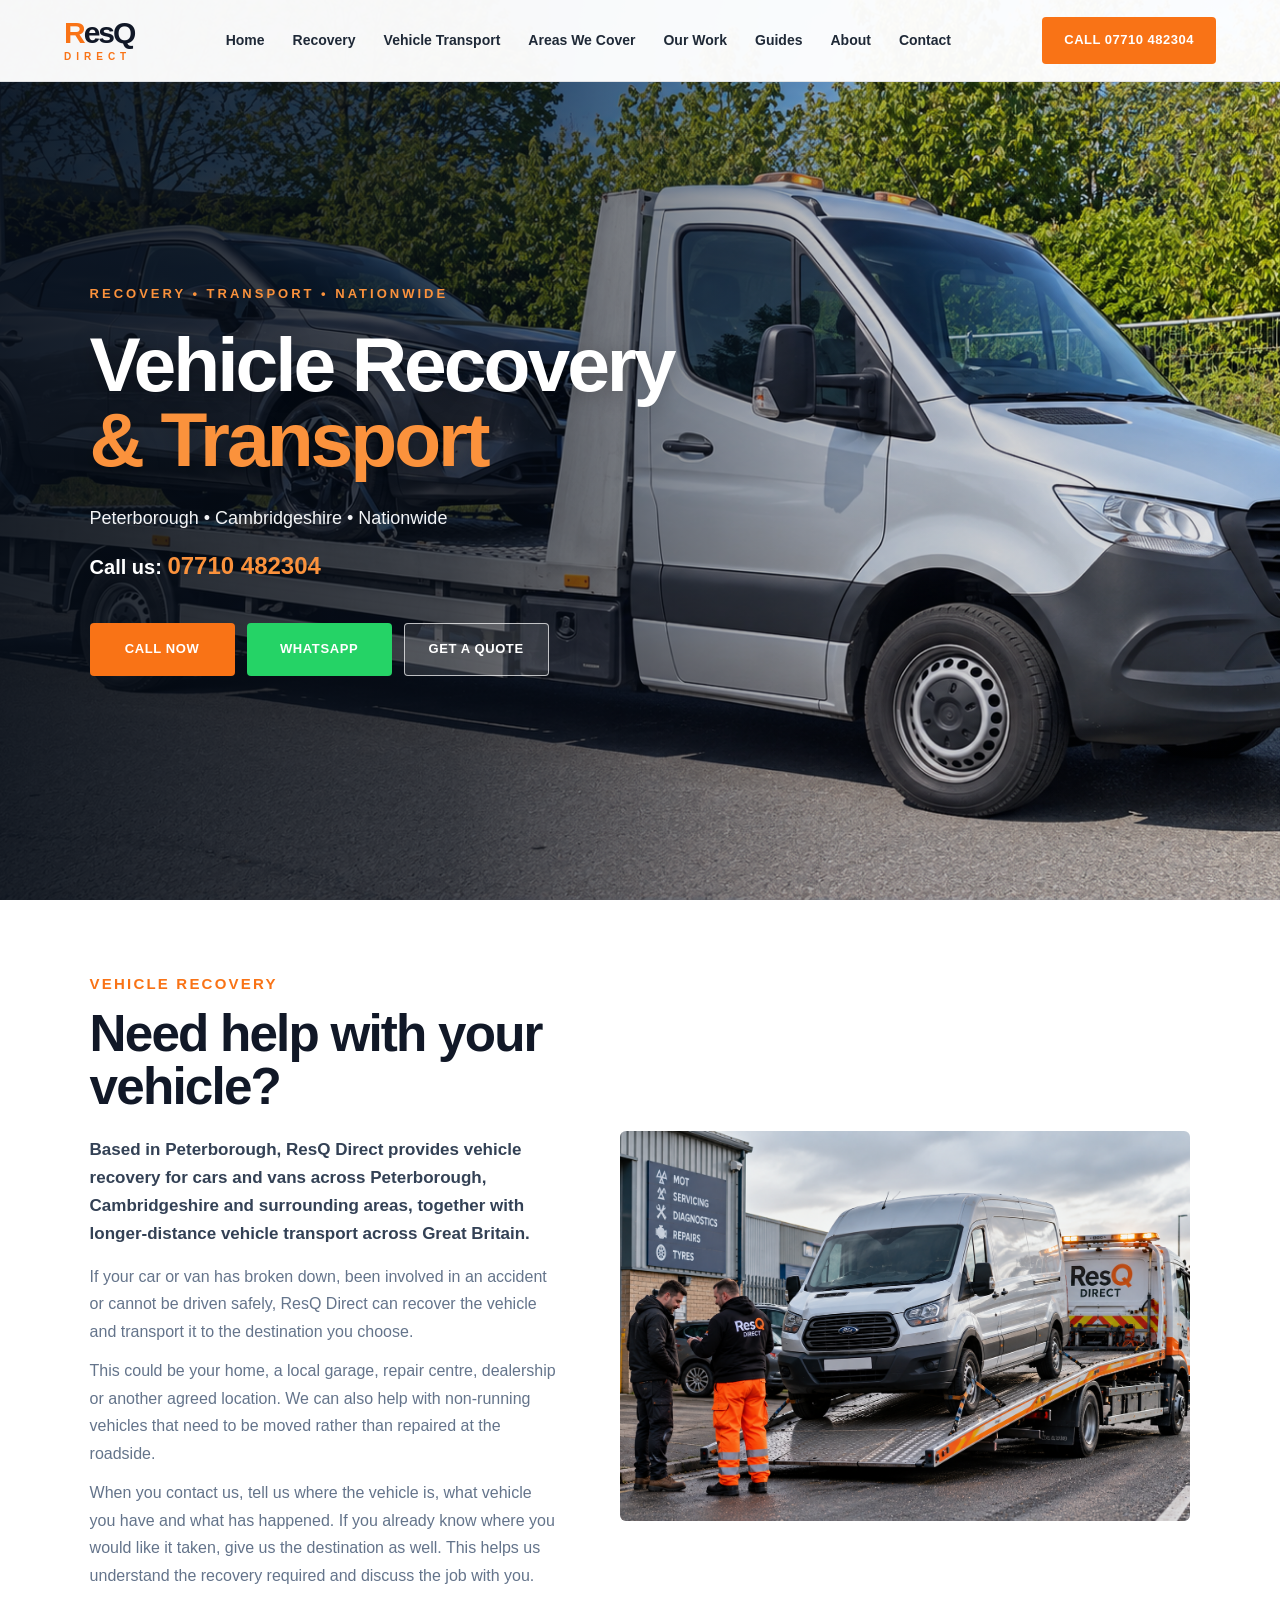
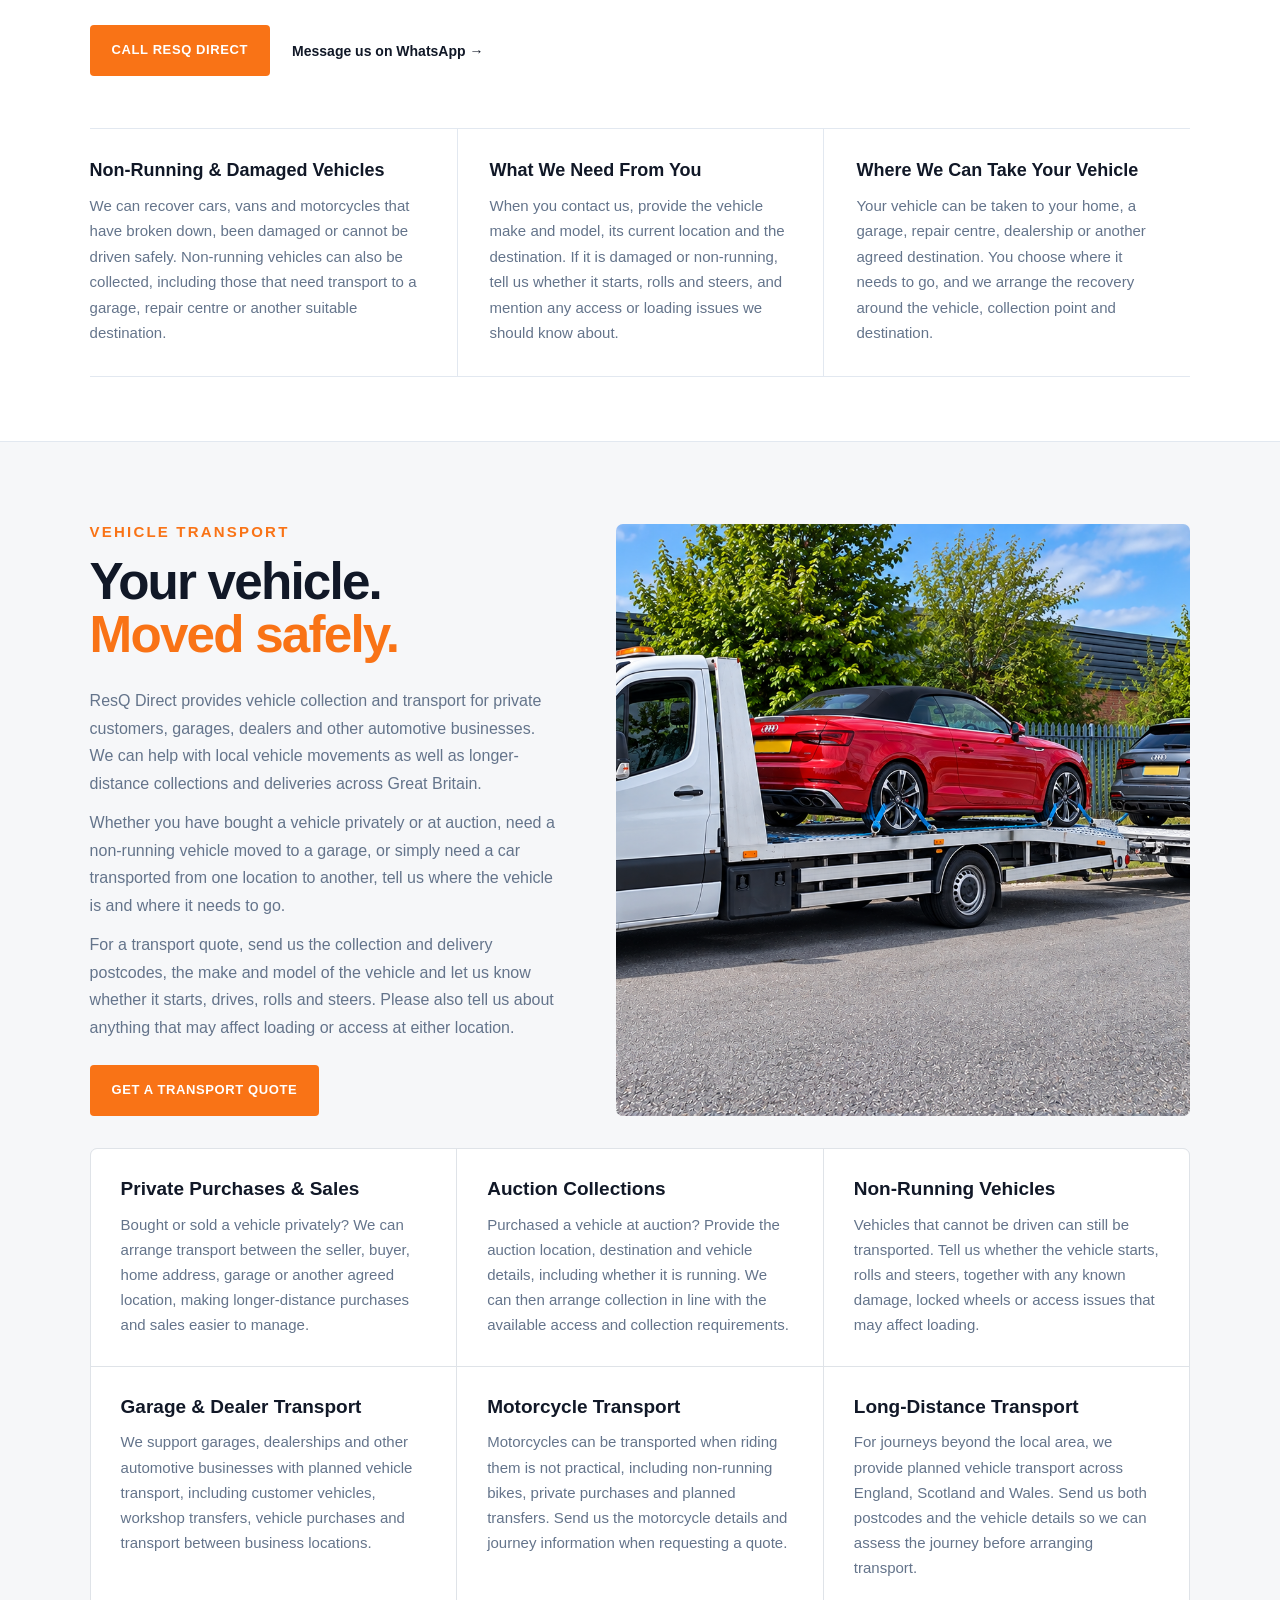
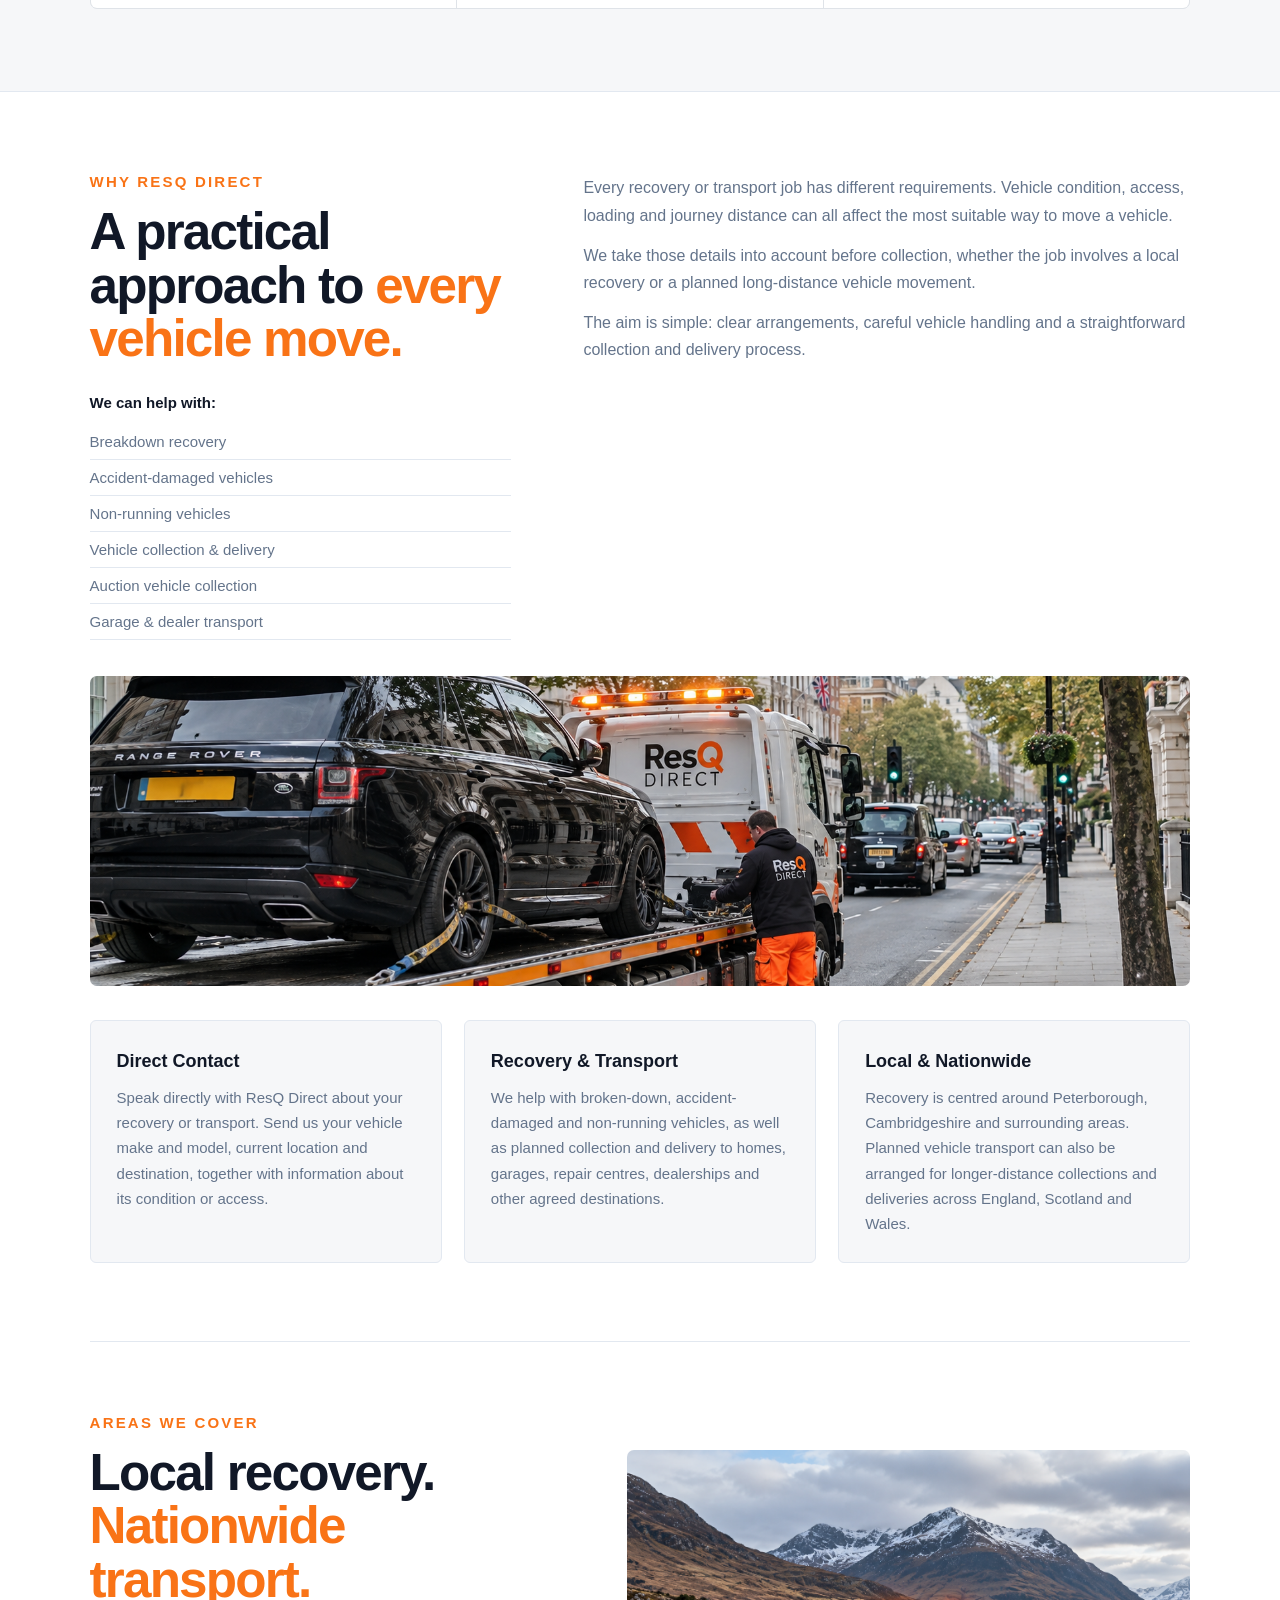
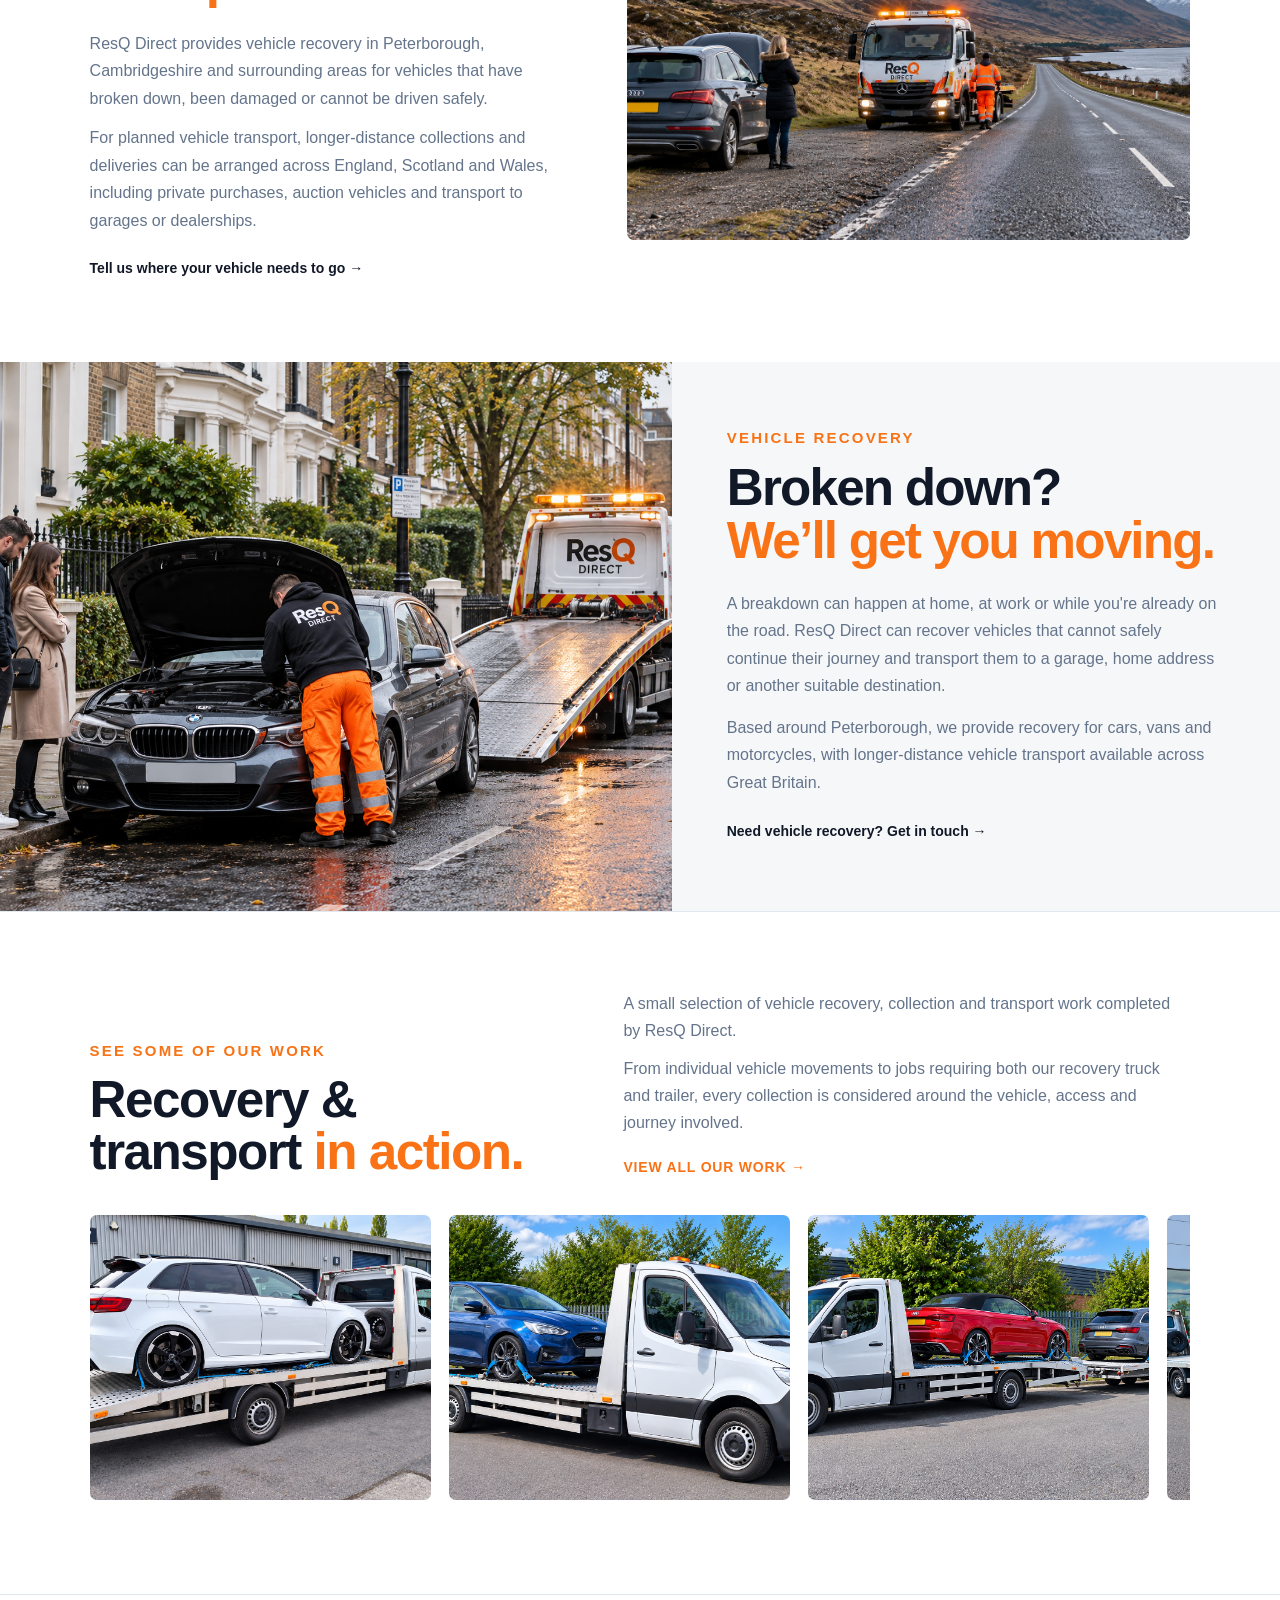
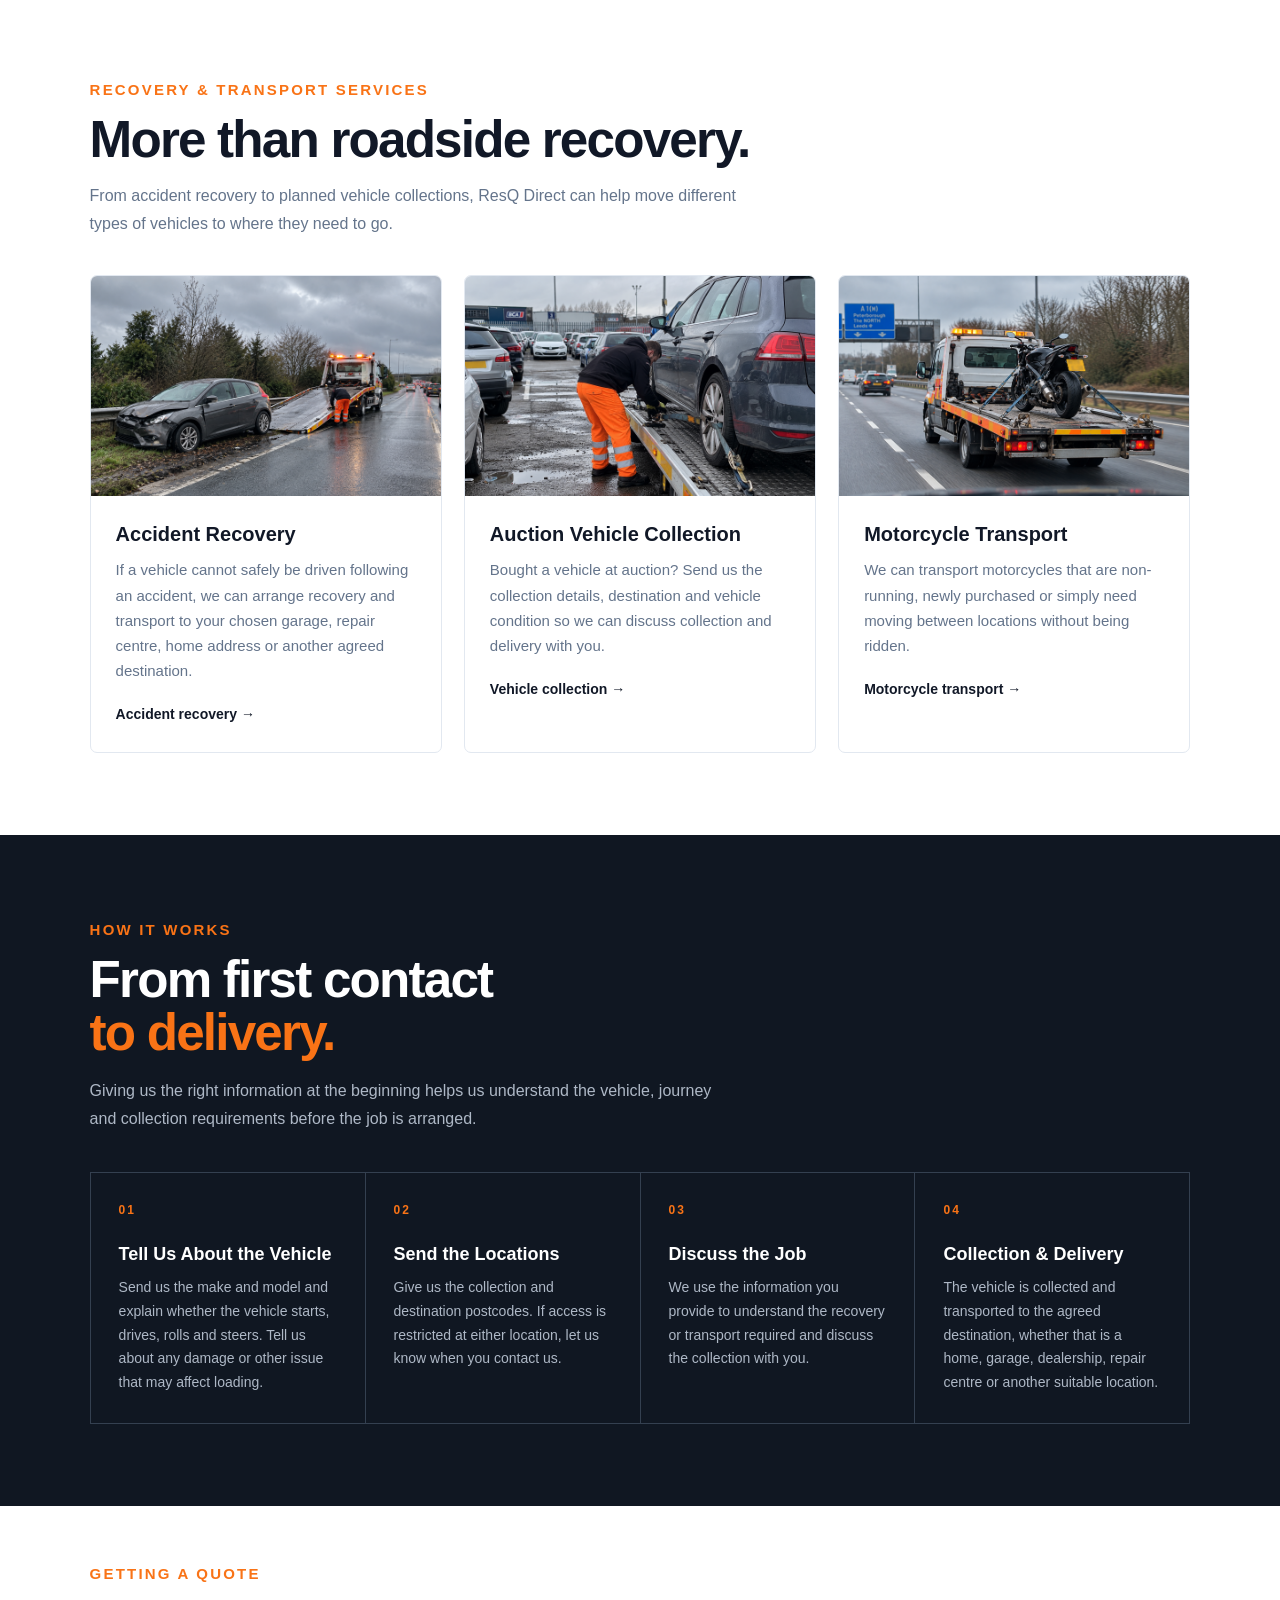
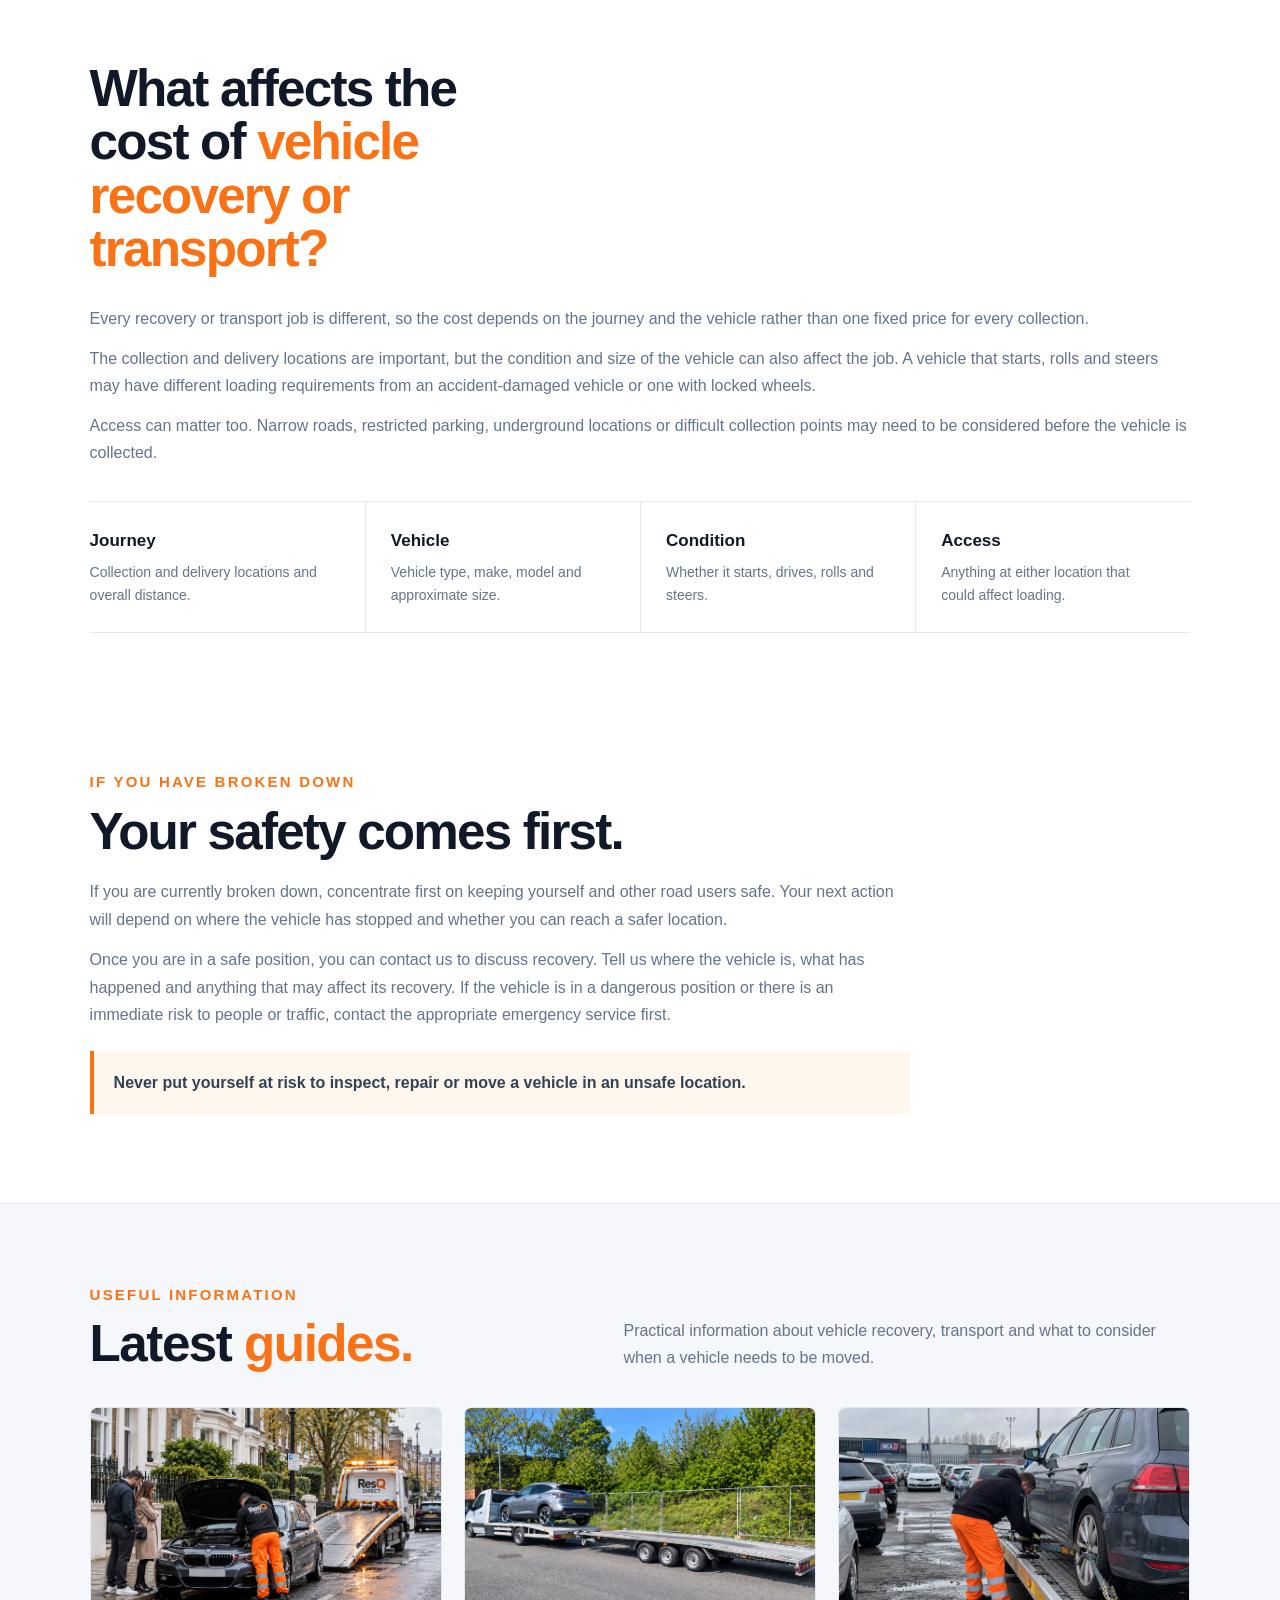
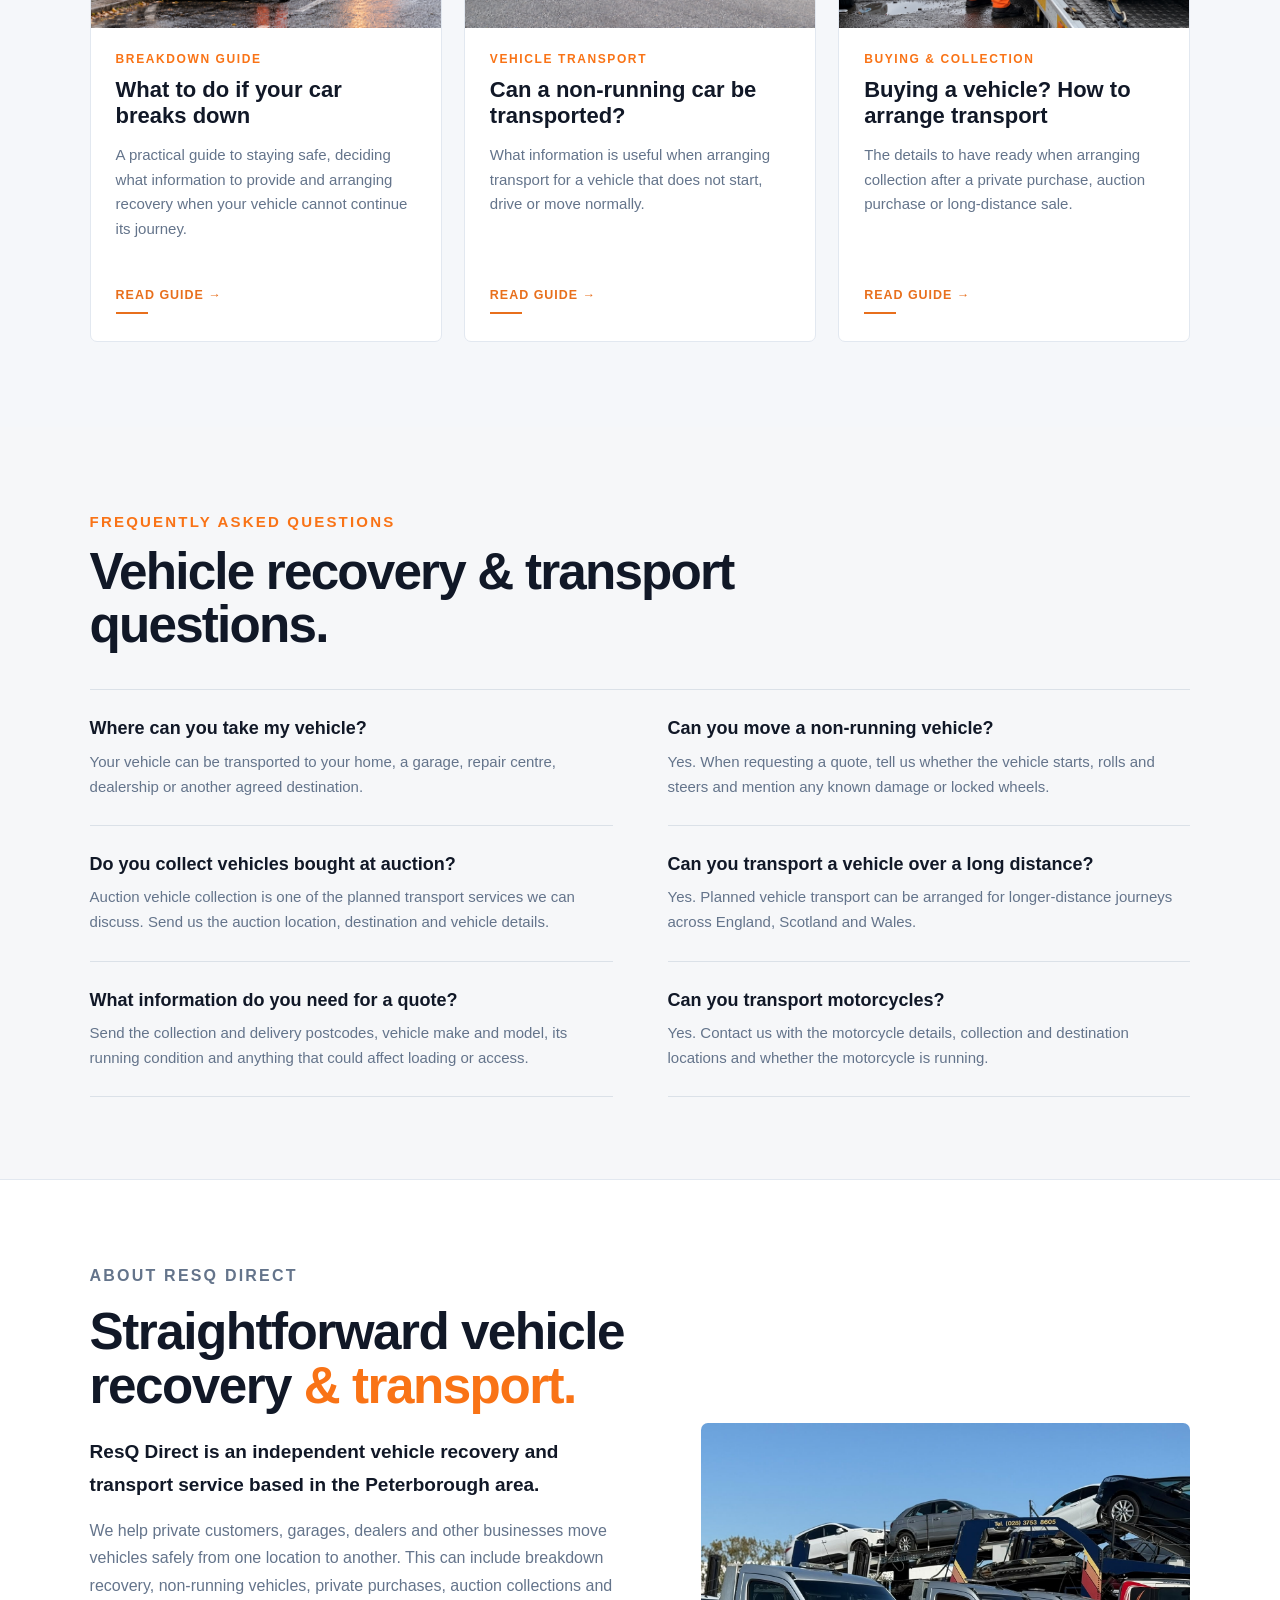
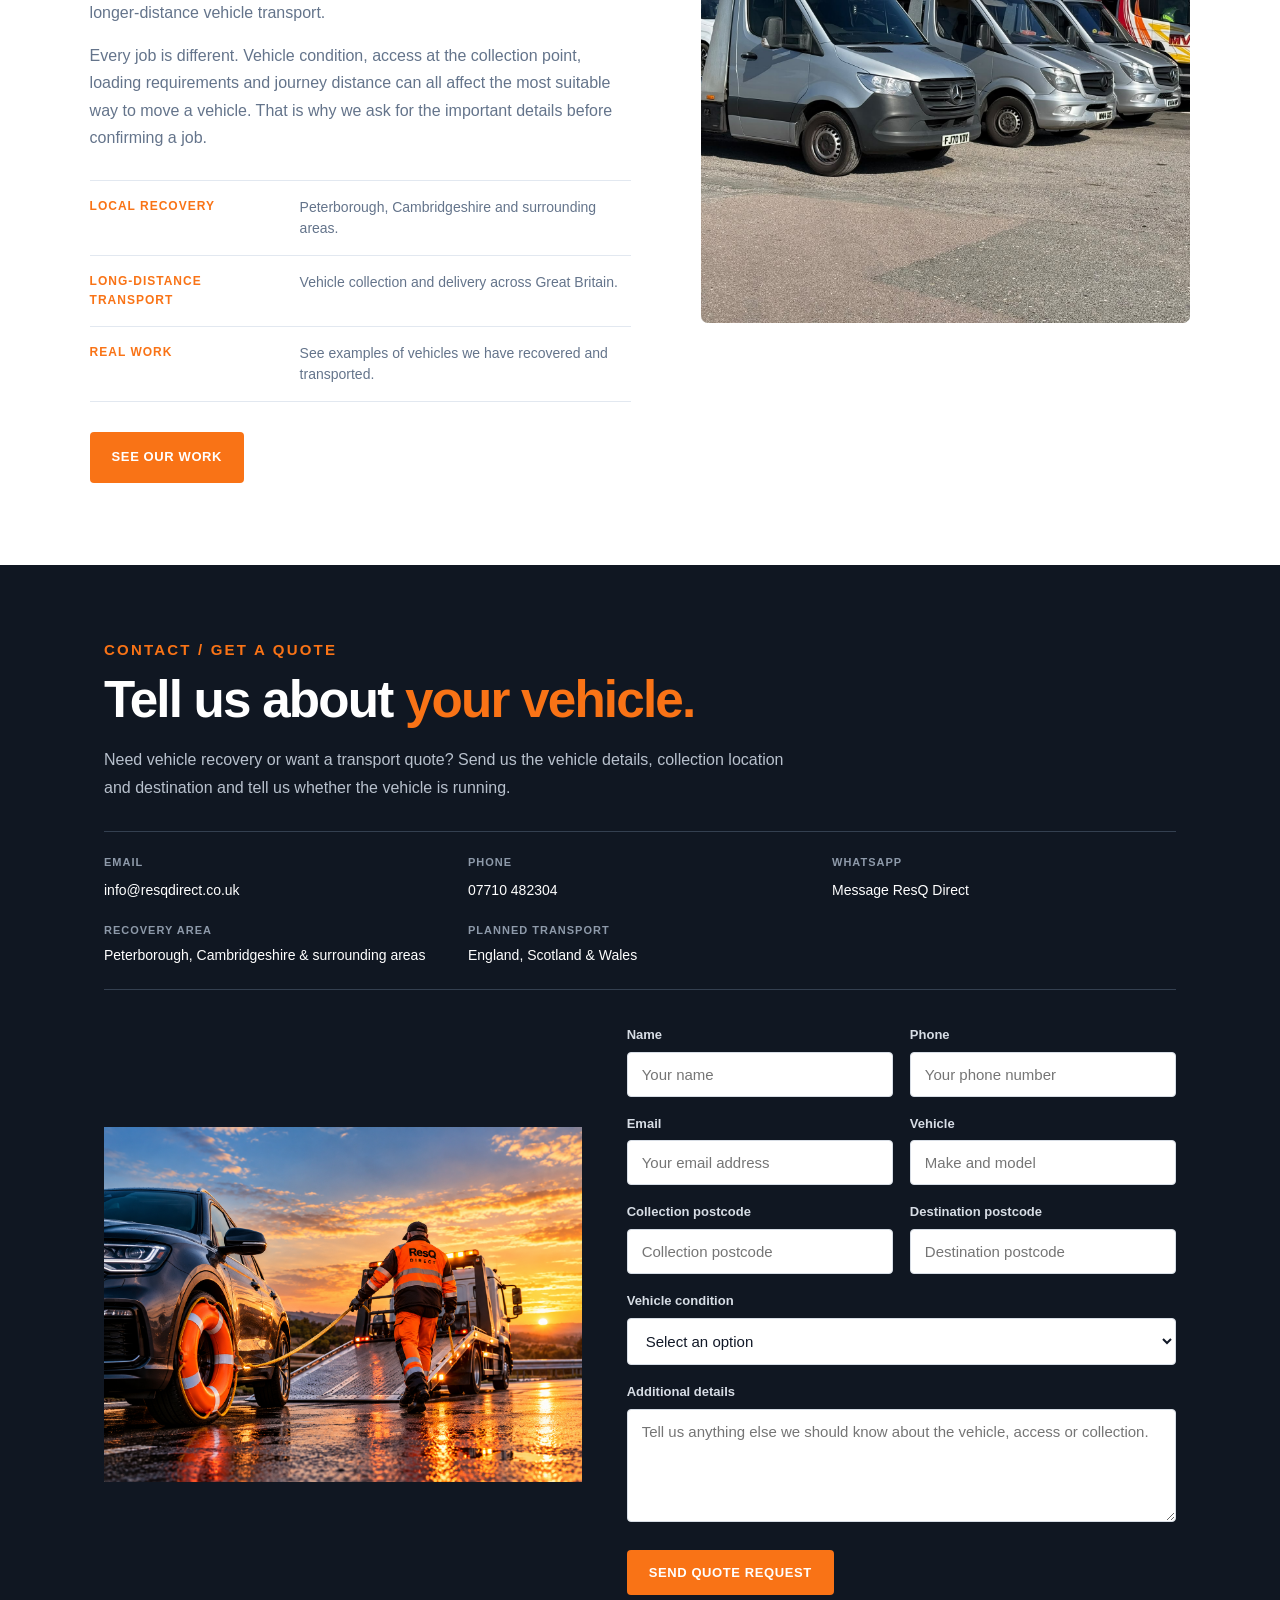
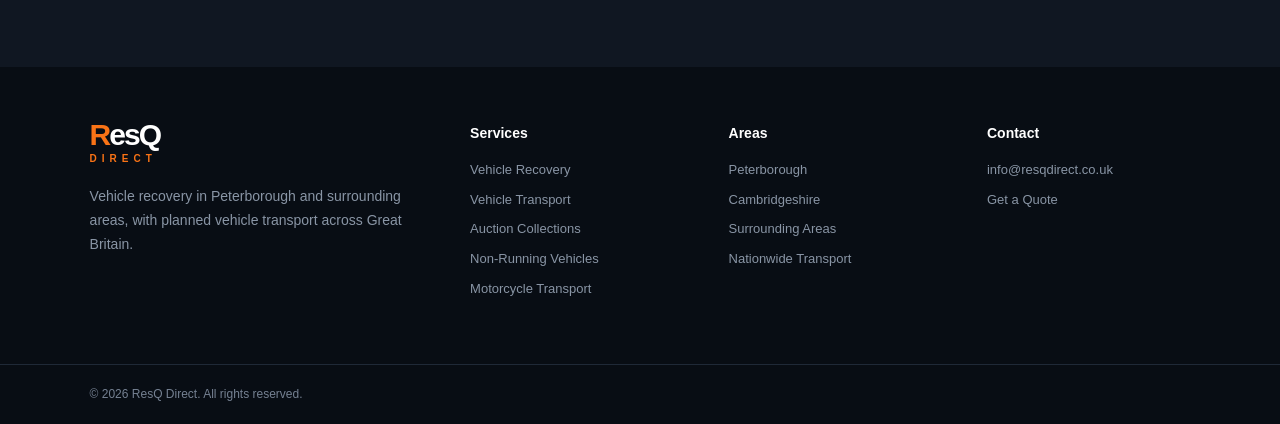
==== commit 9953e537: "Prepare ResQ Direct website for launch" ====
--- a/index.html
+++ b/index.html
@@ -36,7 +36,7 @@
       <a href="#contact">Contact</a>
     </nav>
 
-    <a class="header-call" href="#contact">CALL NOW</a>
+    <a class="header-call" href="tel:+447710482304">CALL 07710 482304</a>
   </header>
 
 
@@ -63,13 +63,18 @@
           Peterborough • Cambridgeshire • Nationwide
         </p>
 
+
+        <p class="hero-phone">
+  Call us: <a href="tel:+447710482304">07710 482304</a>
+</p>
+
         <div class="hero-buttons">
 
-          <a class="btn btn-primary" href="#contact">
+          <a class="btn btn-primary" href="tel:+447710482304">
             CALL NOW
           </a>
 
-          <a class="btn btn-whatsapp" href="#contact">
+          <a class="btn btn-whatsapp" href="https://wa.me/447710482304" target="_blank" rel="noopener">
             WHATSAPP
           </a>
 
@@ -123,11 +128,11 @@
 
         <div class="recovery-actions">
 
-          <a class="btn btn-primary" href="#contact">
+          <a class="btn btn-primary" href="tel:+447710482304">
             CALL RESQ DIRECT
           </a>
 
-          <a class="text-link" href="#contact">
+          <a class="text-link" href="https://wa.me/447710482304" target="_blank" rel="noopener">
             Message us on WhatsApp →
           </a>
 
@@ -200,13 +205,15 @@
     <section class="transport-section" id="transport">
 
       <div class="transport-heading">
+        
 
         <p class="section-label">VEHICLE TRANSPORT</p>
 
         <h2>
           Your vehicle.<br>
           <span>Moved safely.</span>
-        </h2>
+        
+       </h2>
 
         <div class="transport-copy">
 
@@ -238,18 +245,19 @@
           </a>
 
         </div>
-
-      </div>
-
-
-      <div class="transport-photo">
-
-        <img
-          src="images/resqdirect-real-two-car-vehicle-transport.png"
-          alt="Vehicle being collected for transport by ResQ Direct"
-        >
-
-      </div>
+        <div class="transport-photo">
+
+  <img
+    src="images/resqdirect-real-two-car-vehicle-transport.png"
+    alt="Vehicle being collected for transport by ResQ Direct"
+  >
+
+</div>
+
+      </div>
+
+
+    
 
 
       <div class="transport-services">
@@ -344,7 +352,7 @@
 
     <!-- WHY RESQ DIRECT -->
 
-    <section class="why-section" id="about">
+    <section class="why-section">
 
       <div class="why-heading">
 
@@ -456,58 +464,54 @@
 
       <!-- AREAS WE COVER -->
 
-      <div class="areas-box" id="areas">
-
-        <div class="areas-heading">
-
-          <p class="section-label">AREAS WE COVER</p>
-
-          <h2>
-            Local recovery.<br>
-            <span>Nationwide transport.</span>
-          </h2>
-
-        </div>
-
-
-        <div class="areas-photo">
-
-          <img
-            src="images/resqdirect-scottish-highlands-recovery.png"
-            alt="ResQ Direct vehicle recovery and transport across Great Britain"
-          >
-
-        </div>
-
-
-       <div class="areas-text">
-
-  <p>
-    ResQ Direct provides vehicle recovery in Peterborough,
-    Cambridgeshire and surrounding areas for vehicles that have
-    broken down, been damaged or cannot be driven safely.
-  </p>
-
-  <p>
-    For planned vehicle transport, longer-distance collections
-    and deliveries can be arranged across England, Scotland and
-    Wales, including private purchases, auction vehicles and
-    transport to garages or dealerships.
-  </p>
+<div class="areas-box" id="areas">
+
+  <div class="areas-heading">
+
+    <p class="section-label">AREAS WE COVER</p>
+
+    <h2>
+      Local recovery.<br>
+      <span>Nationwide transport.</span>
+    </h2>
+
+  </div>
+
+
+  <div class="areas-photo">
+
+    <img
+      src="images/resqdirect-scottish-highlands-recovery.png"
+      alt="ResQ Direct vehicle recovery and transport across Great Britain"
+    >
+
+  </div>
+
+
+  <div class="areas-text">
+
+    <p>
+      ResQ Direct provides vehicle recovery in Peterborough,
+      Cambridgeshire and surrounding areas for vehicles that have
+      broken down, been damaged or cannot be driven safely.
+    </p>
+
+    <p>
+      For planned vehicle transport, longer-distance collections
+      and deliveries can be arranged across England, Scotland and
+      Wales, including private purchases, auction vehicles and
+      transport to garages or dealerships.
+    </p>
+
+    <a href="#contact" class="text-link">
+      Tell us where your vehicle needs to go →
+    </a>
+
+  </div>
 
 </div>
 
-</div>
-
-          <a href="#contact" class="text-link">
-            Tell us where your vehicle needs to go →
-          </a>
-
-        </div>
-
-      </div>
-
-    </section>
+</section>
 
 
     <!-- RECOVERY IN ACTION -->
@@ -1223,14 +1227,7 @@
 
     <section class="contact-section" id="contact">
 
-      <div class="contact-image">
-
-        <img
-          src="images/resqdirect-contact-recovery.png"
-          alt="Contact ResQ Direct for vehicle recovery and transport"
-        >
-
-      </div>
+      
 
 
       <div class="contact-content">
@@ -1257,7 +1254,16 @@
               info@resqdirect.co.uk
             </a>
           </div>
-
+          <div>
+  <span>Phone</span>
+  <a href="tel:+447710482304">07710 482304</a>
+</div>
+<div>
+  <span>WhatsApp</span>
+  <a href="https://wa.me/447710482304" target="_blank" rel="noopener">
+    Message ResQ Direct
+  </a>
+</div>
           <div>
             <span>Recovery Area</span>
             <p>Peterborough, Cambridgeshire & surrounding areas</p>
@@ -1270,8 +1276,16 @@
 
         </div>
 
-
-        <form class="quote-form">
+<div class="contact-form-row">
+<div class="contact-image">
+  <img
+    src="images/resqdirect-contact-quote-recovery.png"
+    alt="Contact ResQ Direct for vehicle recovery and transport"
+  >
+</div>
+        <form class="quote-form" action="https://api.web3forms.com/submit" method="POST">
+            <input type="hidden" name="access_key" value="7c1916aa-4b19-4e7c-8d55-9af7f9e0badf">
+            <input type="hidden" name="subject" value="New ResQ Direct Quote Request">
 
           <div class="form-row">
 
@@ -1282,6 +1296,7 @@
                 id="name"
                 name="name"
                 placeholder="Your name"
+                required
               >
             </div>
 
@@ -1307,6 +1322,7 @@
                 id="email"
                 name="email"
                 placeholder="Your email address"
+                required
               >
             </div>
 
@@ -1388,16 +1404,13 @@
 
 
           <button class="btn btn-primary" type="submit">
-            SEND QUOTE REQUEST
-          </button>
+  SEND QUOTE REQUEST
+</button>
 
         </form>
 
-
-        <p class="form-note">
-          The online form will be connected before the website goes live.
-          You can also contact us directly at info@resqdirect.co.uk.
-        </p>
+</div>
+    
 
       </div>
 
@@ -1475,10 +1488,7 @@
         © 2026 ResQ Direct. All rights reserved.
       </p>
 
-      <div>
-        <a href="#">Privacy</a>
-        <a href="#">Cookies</a>
-      </div>
+      
 
     </div>
 
--- a/style.css
+++ b/style.css
@@ -311,7 +311,23 @@
   font-size: 18px;
   font-weight: 500;
 }
-
+.hero-phone {
+  margin-top: 14px;
+  font-size: 20px;
+  font-weight: 600;
+  color: #ffffff;
+}
+
+.hero-phone a {
+  color: #fb923c;
+  font-size: 24px;
+  font-weight: 700;
+  text-decoration: none;
+}
+
+.hero-phone a:hover {
+  text-decoration: underline;
+}
 .hero-buttons {
   margin-top: 38px;
 
@@ -463,34 +479,29 @@
 }
 
 .transport-heading {
-  margin-bottom: 34px;
-
+  margin-bottom: 32px;
   display: grid;
-
-  grid-template-columns:
-    minmax(300px, 0.82fr)
-    minmax(420px, 1.18fr);
-
-  column-gap: 72px;
+  grid-template-columns: minmax(0, 0.9fr) minmax(0, 1.1fr);
+  grid-template-rows: auto auto 1fr;
+  column-gap: 56px;
   align-items: start;
 }
 
 .transport-heading .section-label {
-  grid-column: 1 / -1;
+  grid-column: 1;
+  grid-row: 1;
 }
 
 .transport-heading h2 {
   grid-column: 1;
   grid-row: 2;
-
-  margin: 0;
+  margin: 0 0 26px;
 }
 
 .transport-copy {
-  grid-column: 2;
-  grid-row: 2;
-
-  max-width: 760px;
+  grid-column: 1;
+  grid-row: 3;
+  max-width: 620px;
 }
 
 .transport-copy p {
@@ -507,13 +518,13 @@
 }
 
 .transport-photo {
+  grid-column: 2;
+  grid-row: 1 / 4;
   width: 100%;
-  height: 320px;
-
-  margin: 0 0 32px;
-
+  height: 100%;
+  min-height: 440px;
+  margin: 0;
   overflow: hidden;
-
   border-radius: 7px;
 }
 
@@ -1256,7 +1267,7 @@
 }
 
 .contact-image {
-  min-height: 720px;
+  min-height: 0px;
 
   overflow: hidden;
 }
@@ -1267,13 +1278,16 @@
 
   display: block;
 
-  object-fit: contain;
+  object-fit: cover;
+  object-position: 45% center;
 }
 
 .contact-content {
-  padding: 72px 8%;
-
-  color: #ffffff;
+    width: 100%;
+    max-width: 1200px;
+    margin: 0 auto;
+    padding: 72px 5%;
+    color: #ffffff;
 }
 
 .contact-content h2 {
@@ -3320,4 +3334,63 @@
 
 .article-sources li {
   margin-bottom: 10px;
+}
+/* Compact contact form layout */
+.contact-form-row {
+  display: grid;
+  grid-template-columns: 0.8fr 1.2fr;
+  gap: 40px;
+  align-items: start;
+  margin-top: 32px;
+}
+/* =========================================================
+   CONTACT IMAGE + FORM — FINAL LAYOUT
+   ========================================================= */
+
+.contact-section {
+  display: block;
+  background: var(--dark);
+}
+
+.contact-form-row {
+  display: grid;
+  grid-template-columns: minmax(0, 1fr) minmax(420px, 1.15fr);
+  gap: 45px;
+  align-items: stretch;
+  margin-top: 10px;
+}
+
+.contact-form-row .contact-image {
+  width: 100%;
+  min-height: 560px;
+  height: auto;
+  overflow: hidden;
+  border-radius: 4px;
+}
+
+.contact-form-row .contact-image img {
+  width: 100%;
+  height: 560px;
+  min-height: 560px;
+  display: block;
+  object-fit: contain;
+}
+
+.contact-form-row .quote-form {
+  width: 100%;
+}
+
+@media (max-width: 900px) {
+  .contact-form-row {
+    grid-template-columns: 1fr;
+    gap: 30px;
+  }
+
+  .contact-form-row .contact-image {
+    min-height: 340px;
+  }
+
+  .contact-form-row .contact-image img {
+    min-height: 340px;
+  }
 }
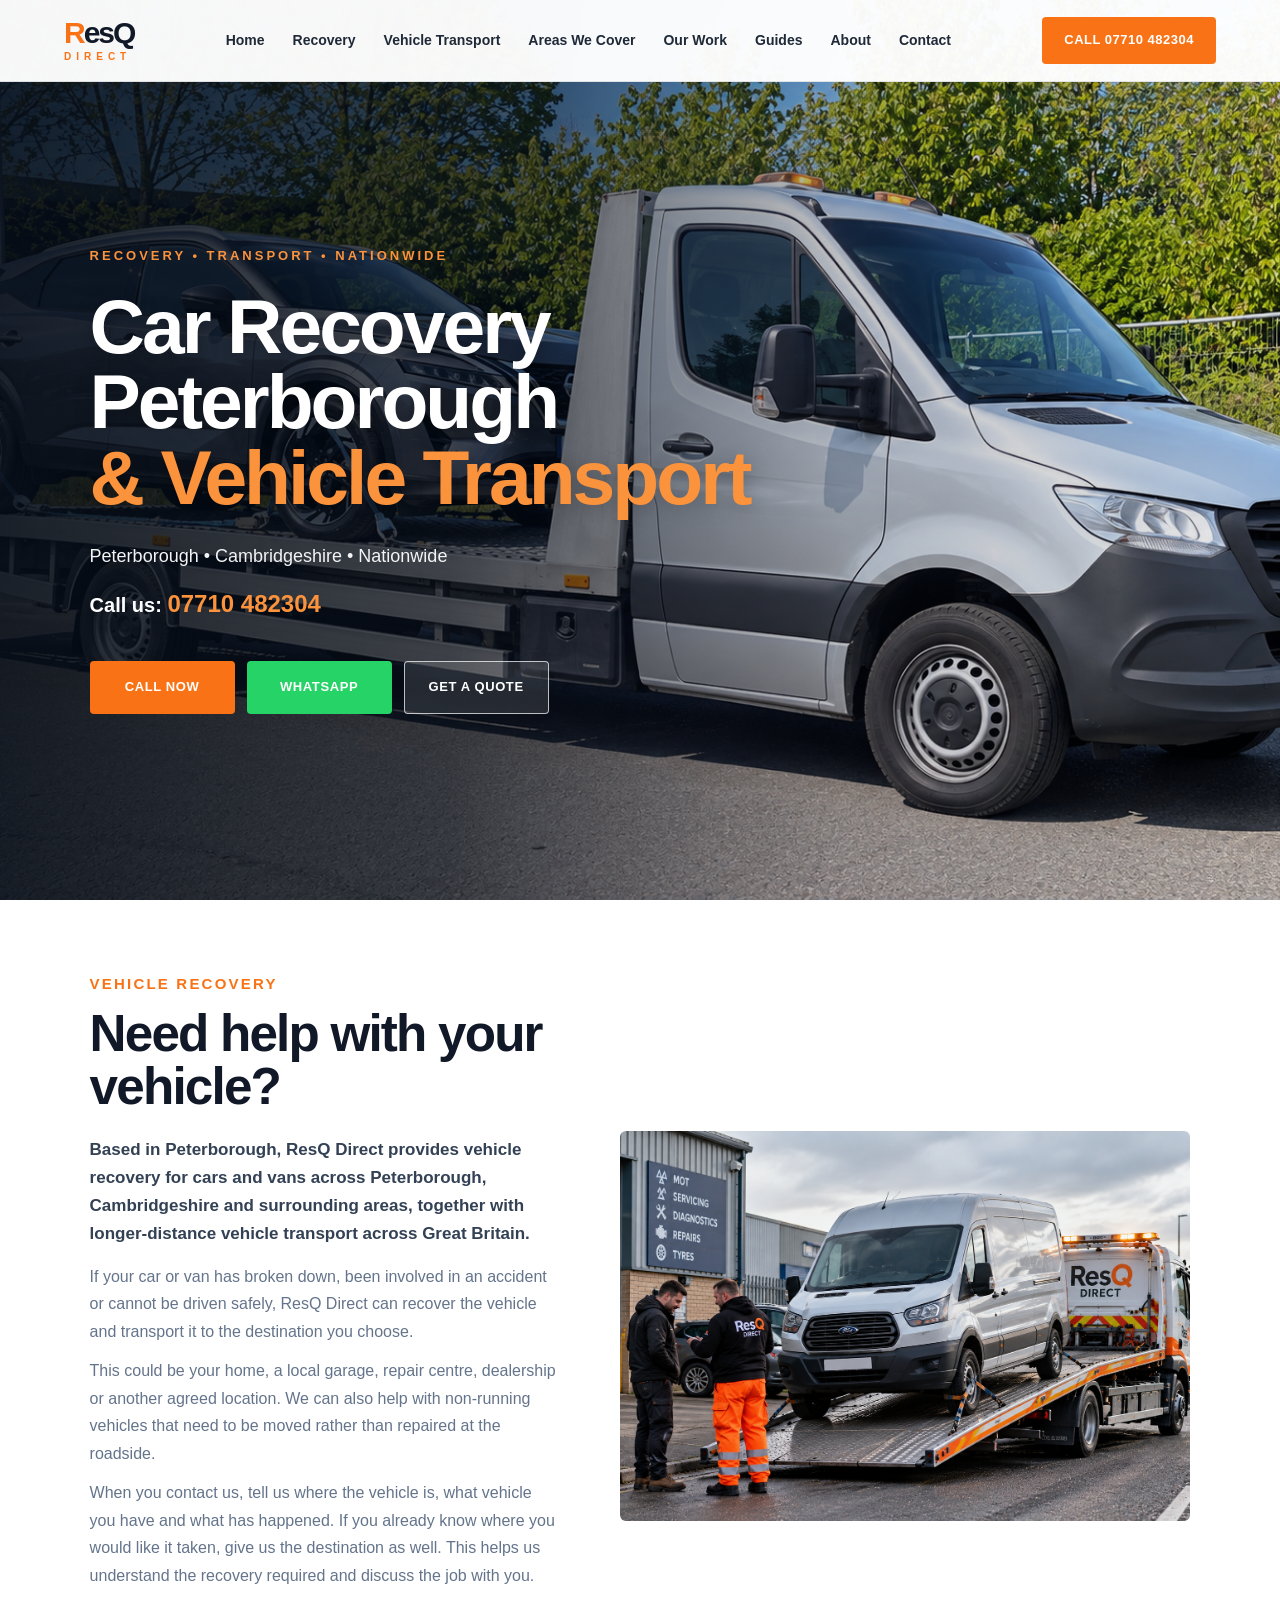
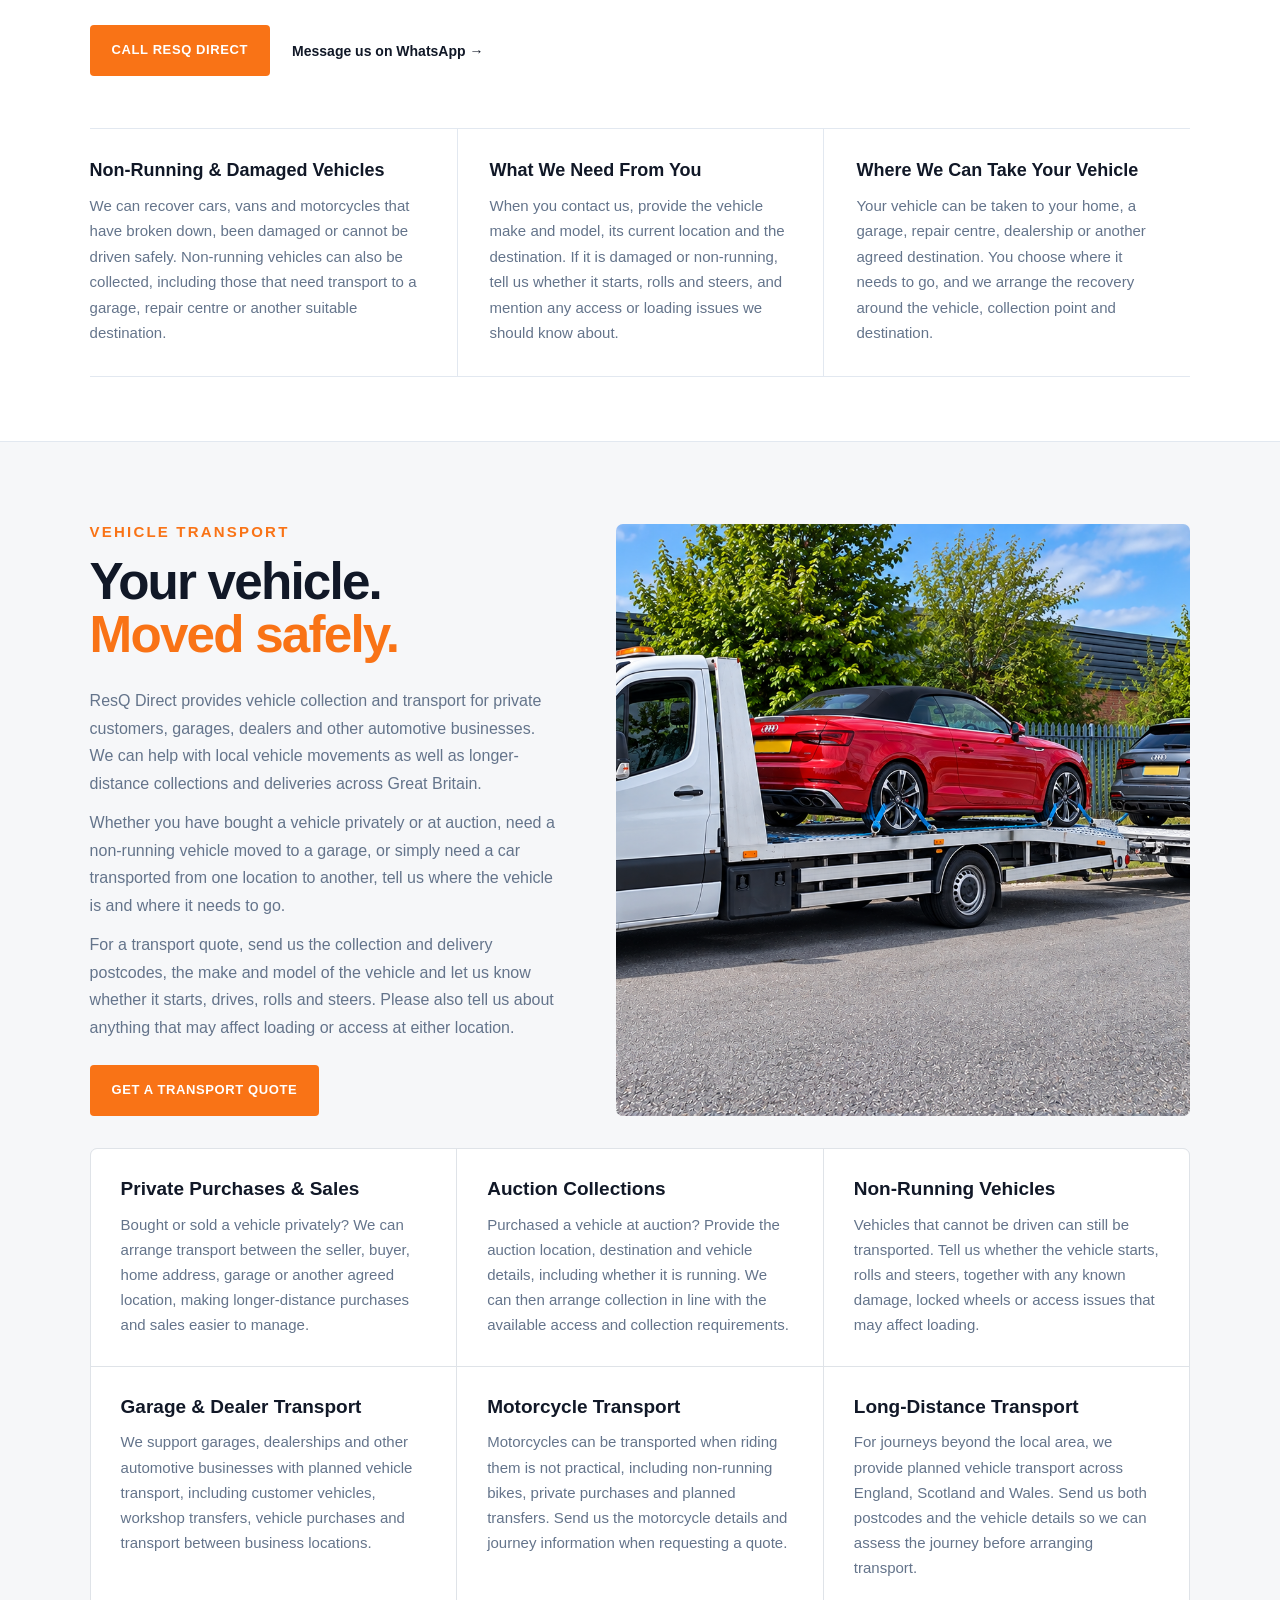
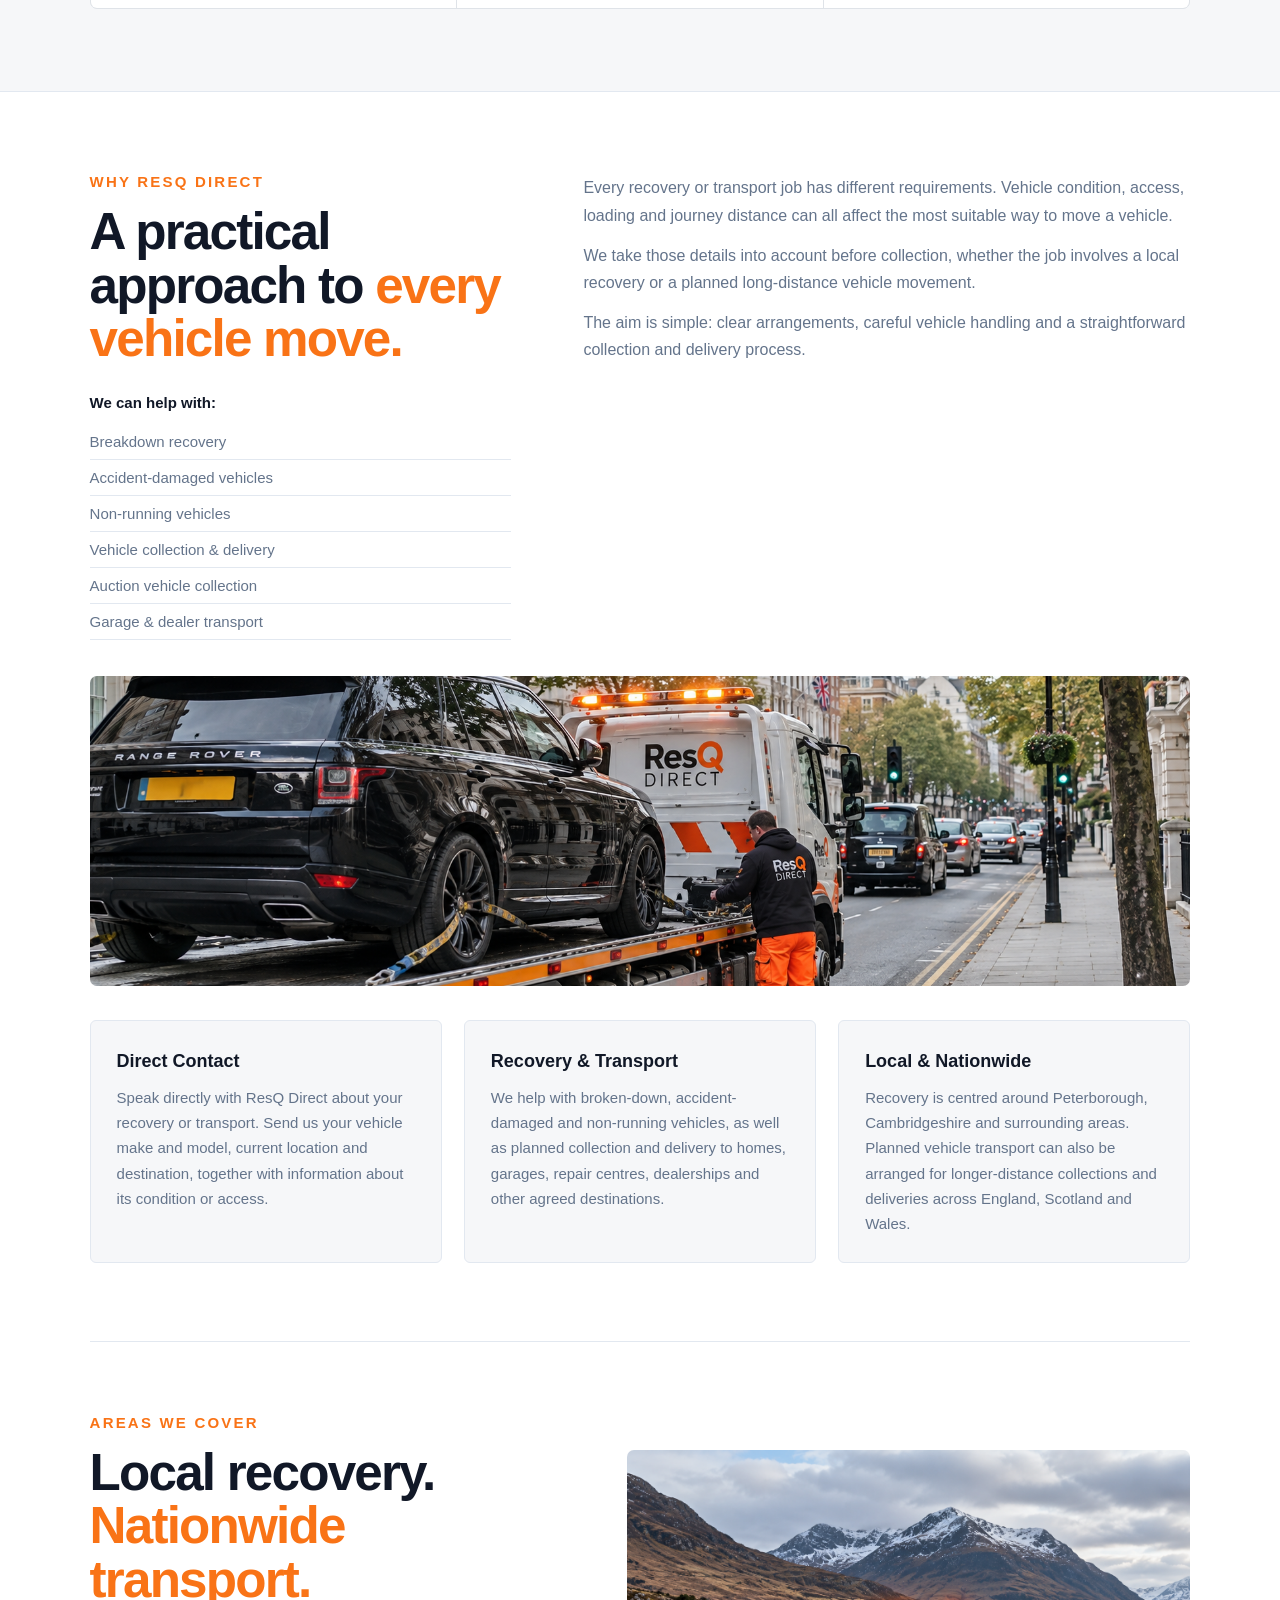
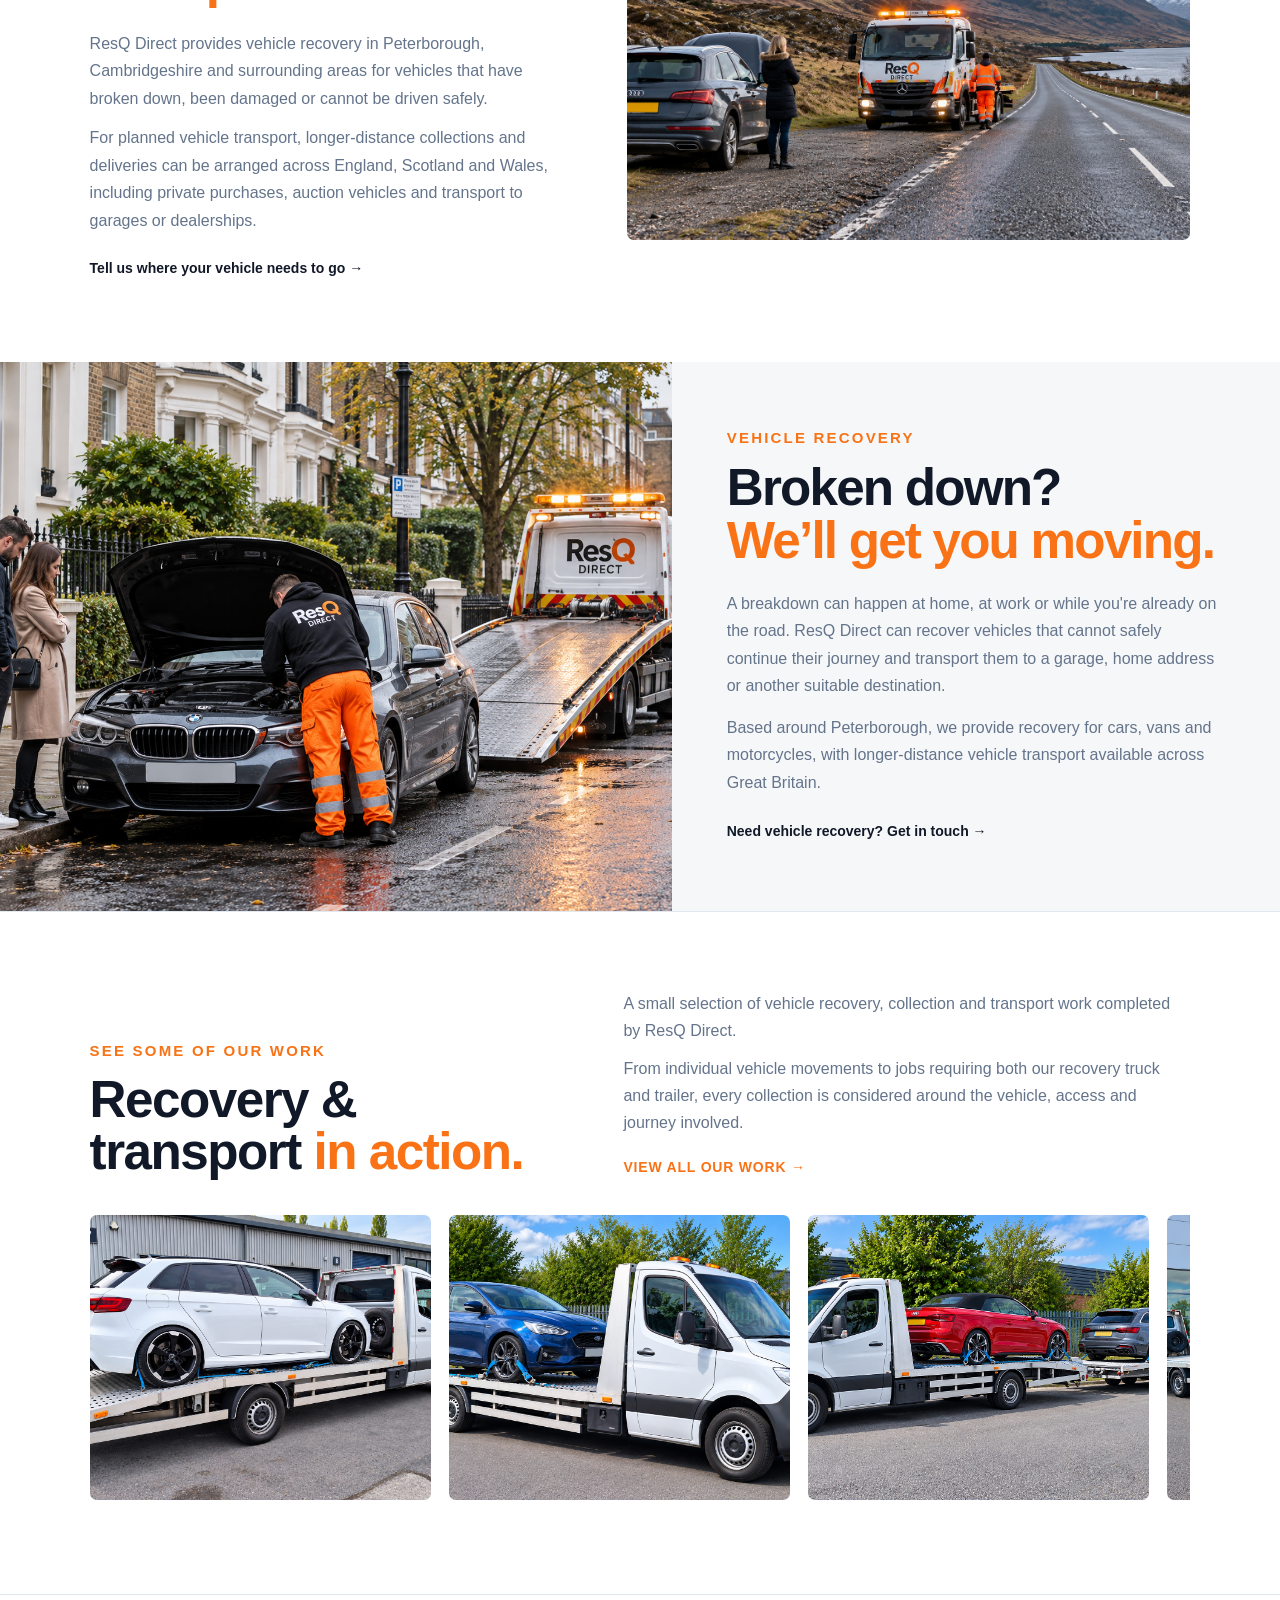
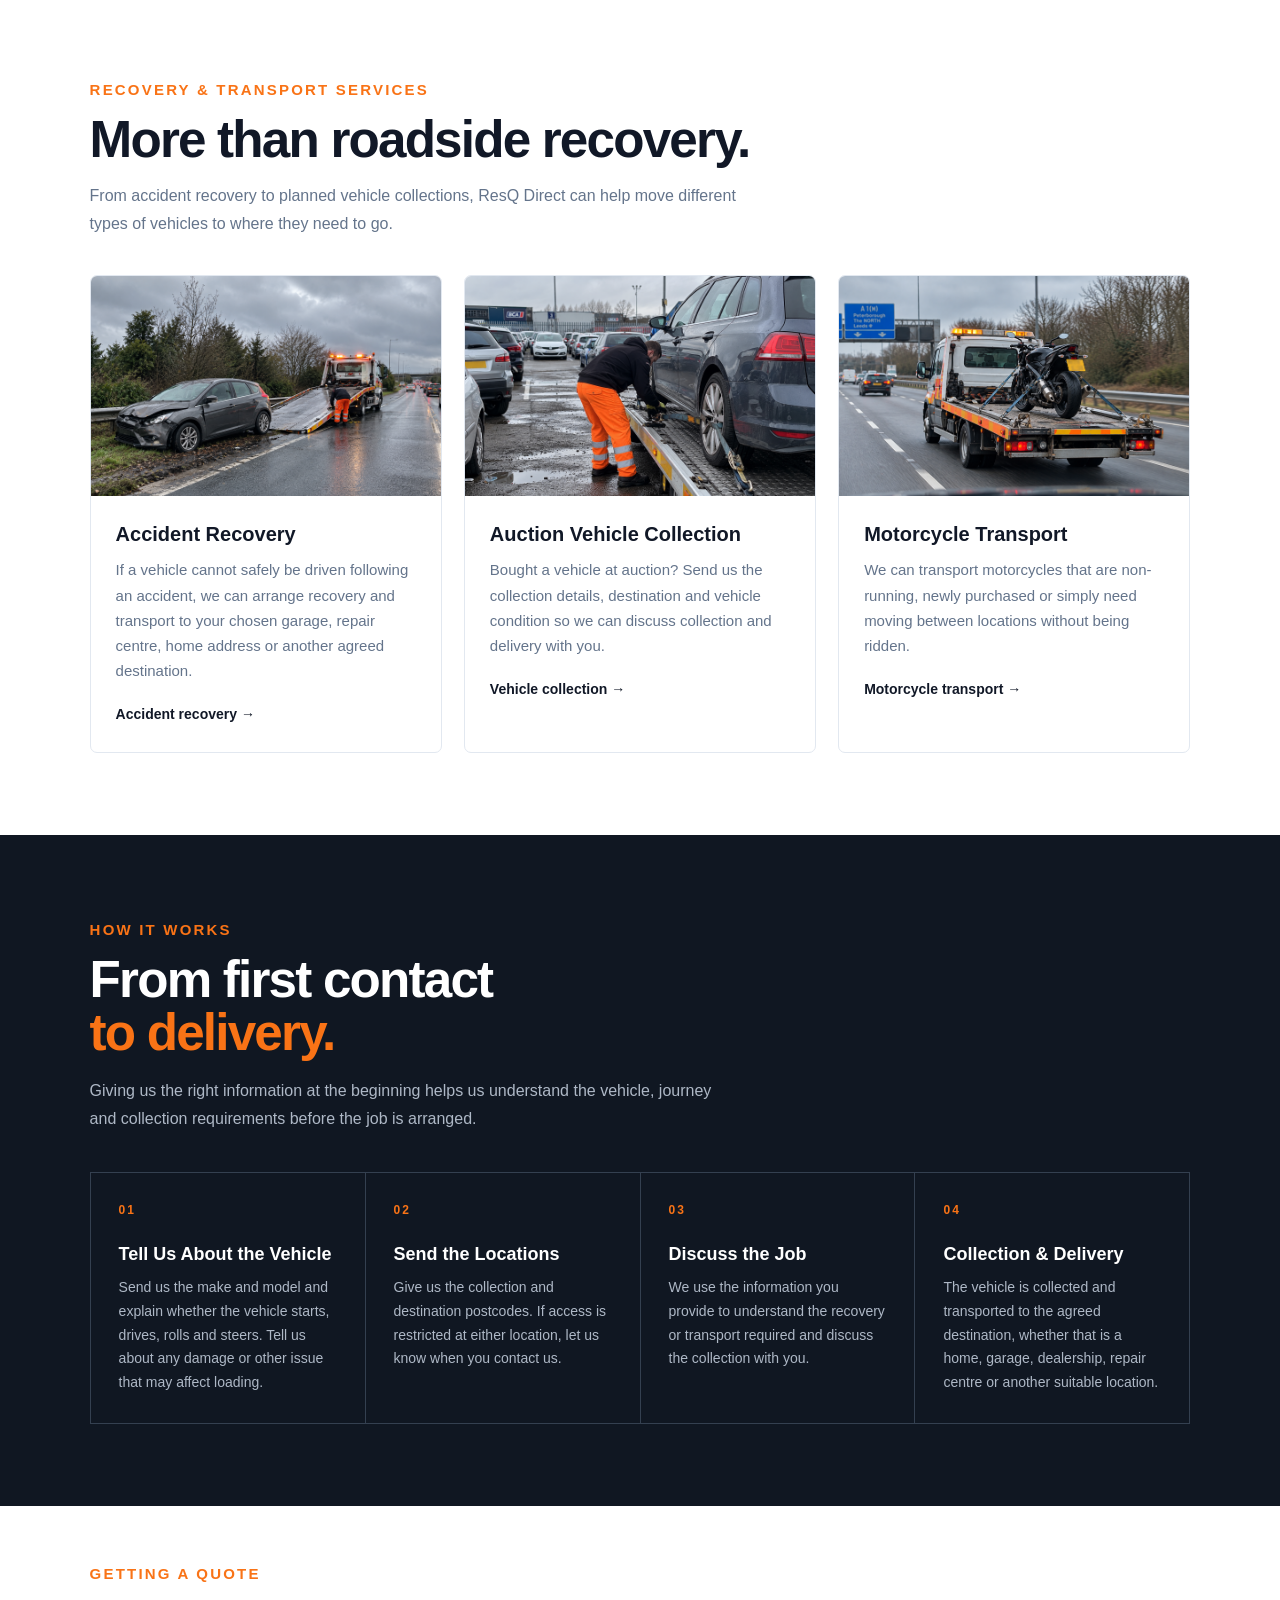
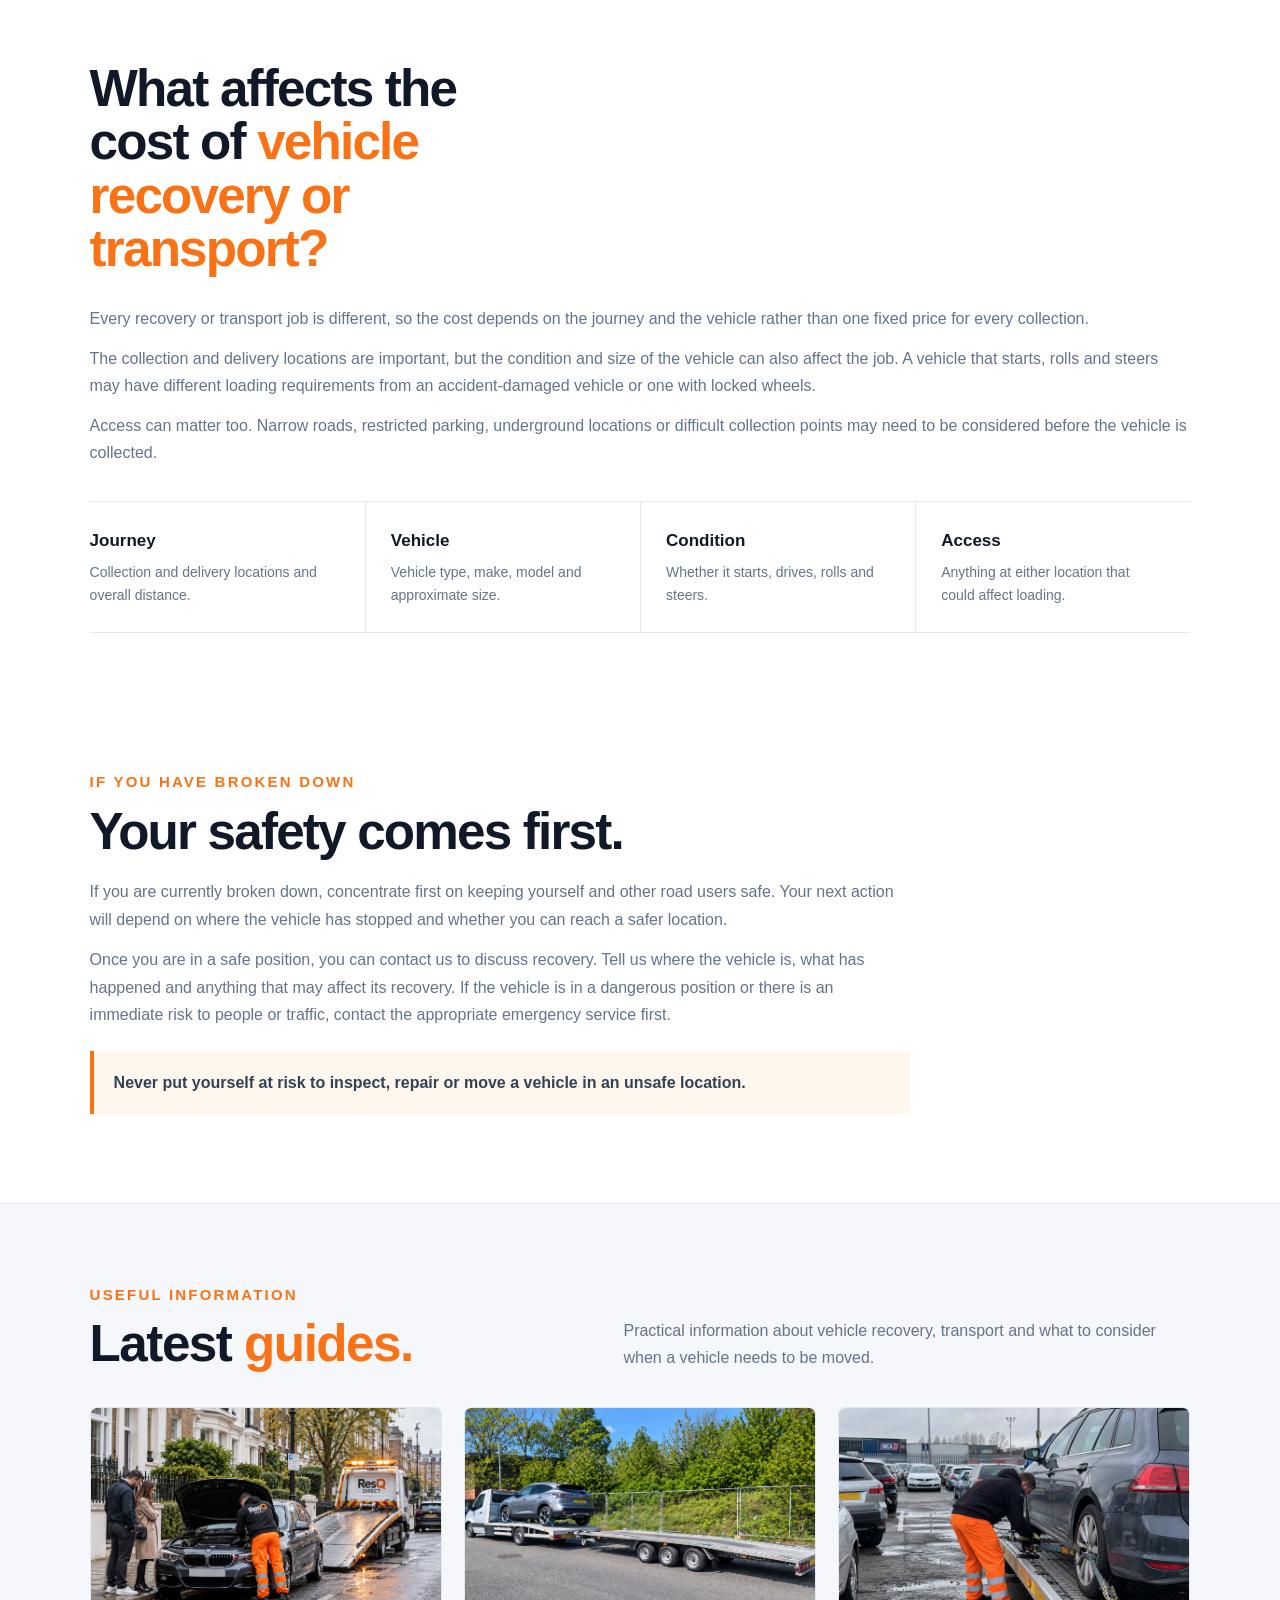
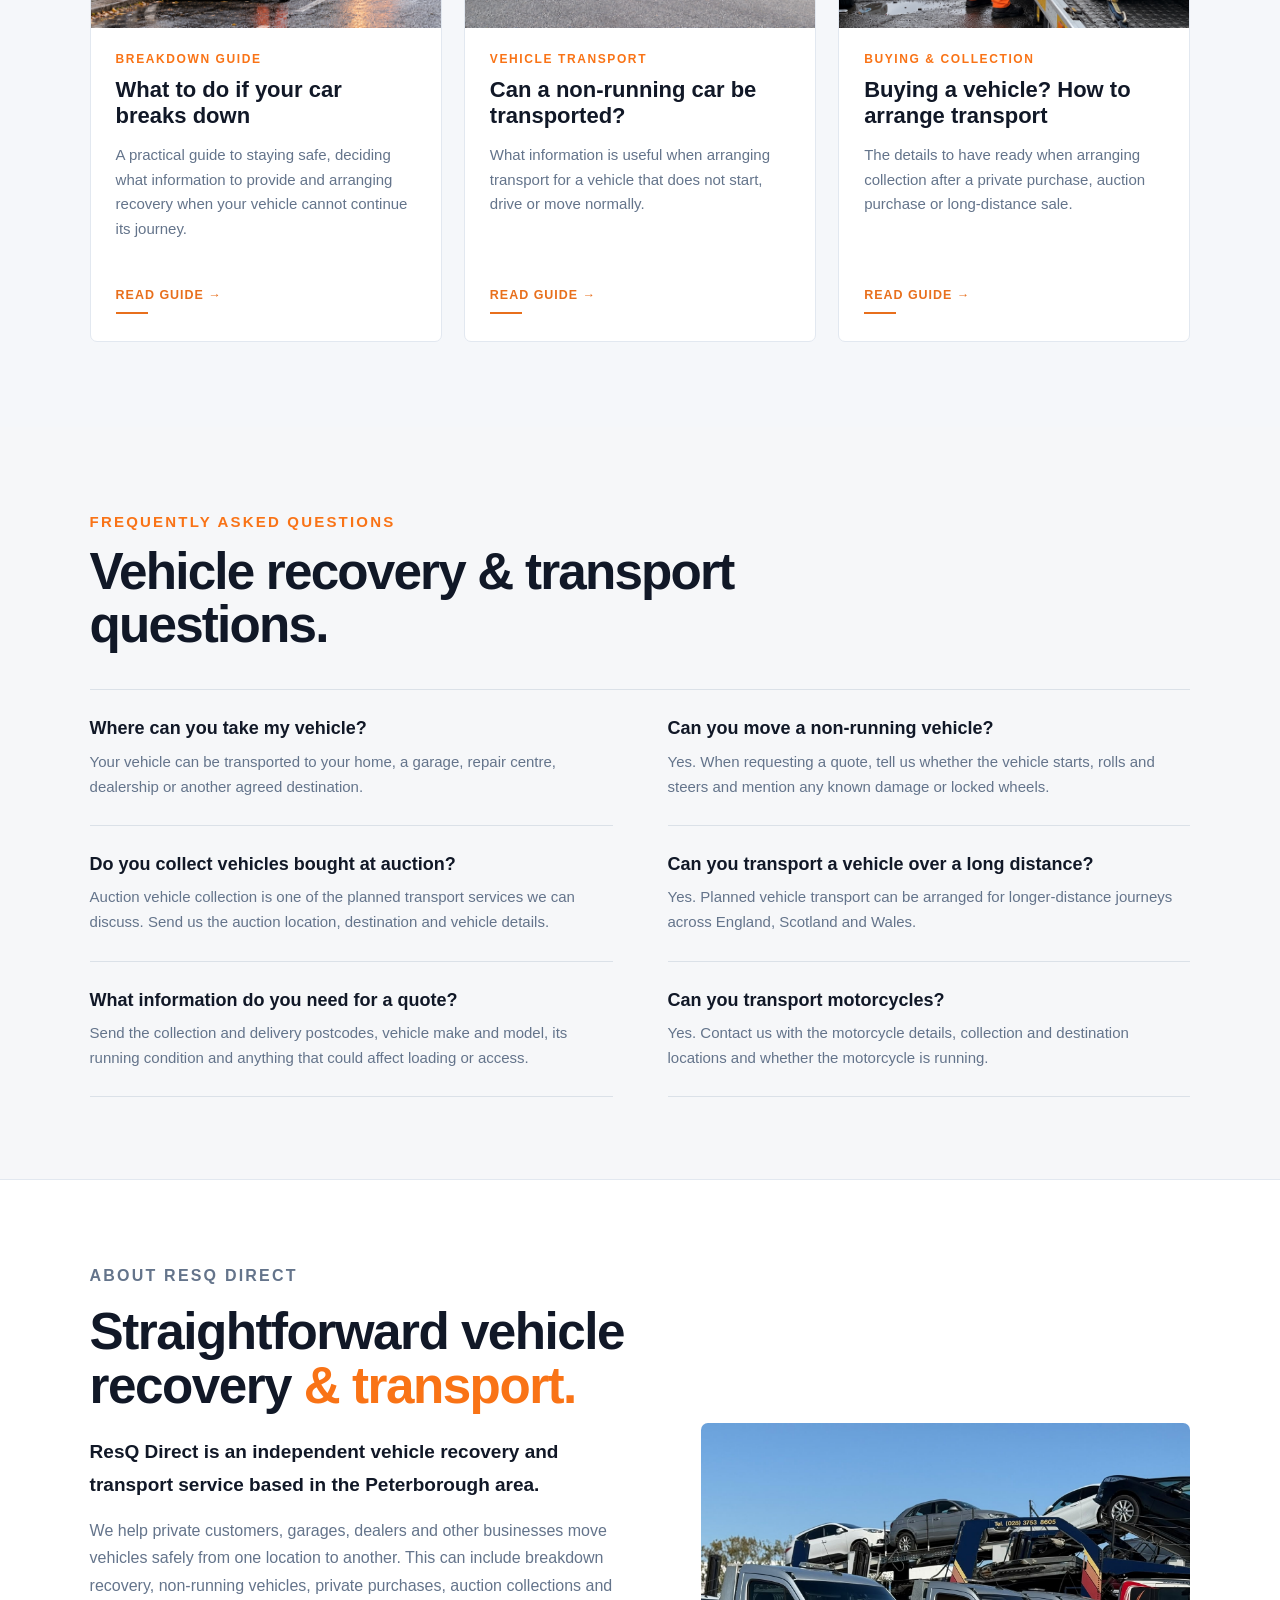
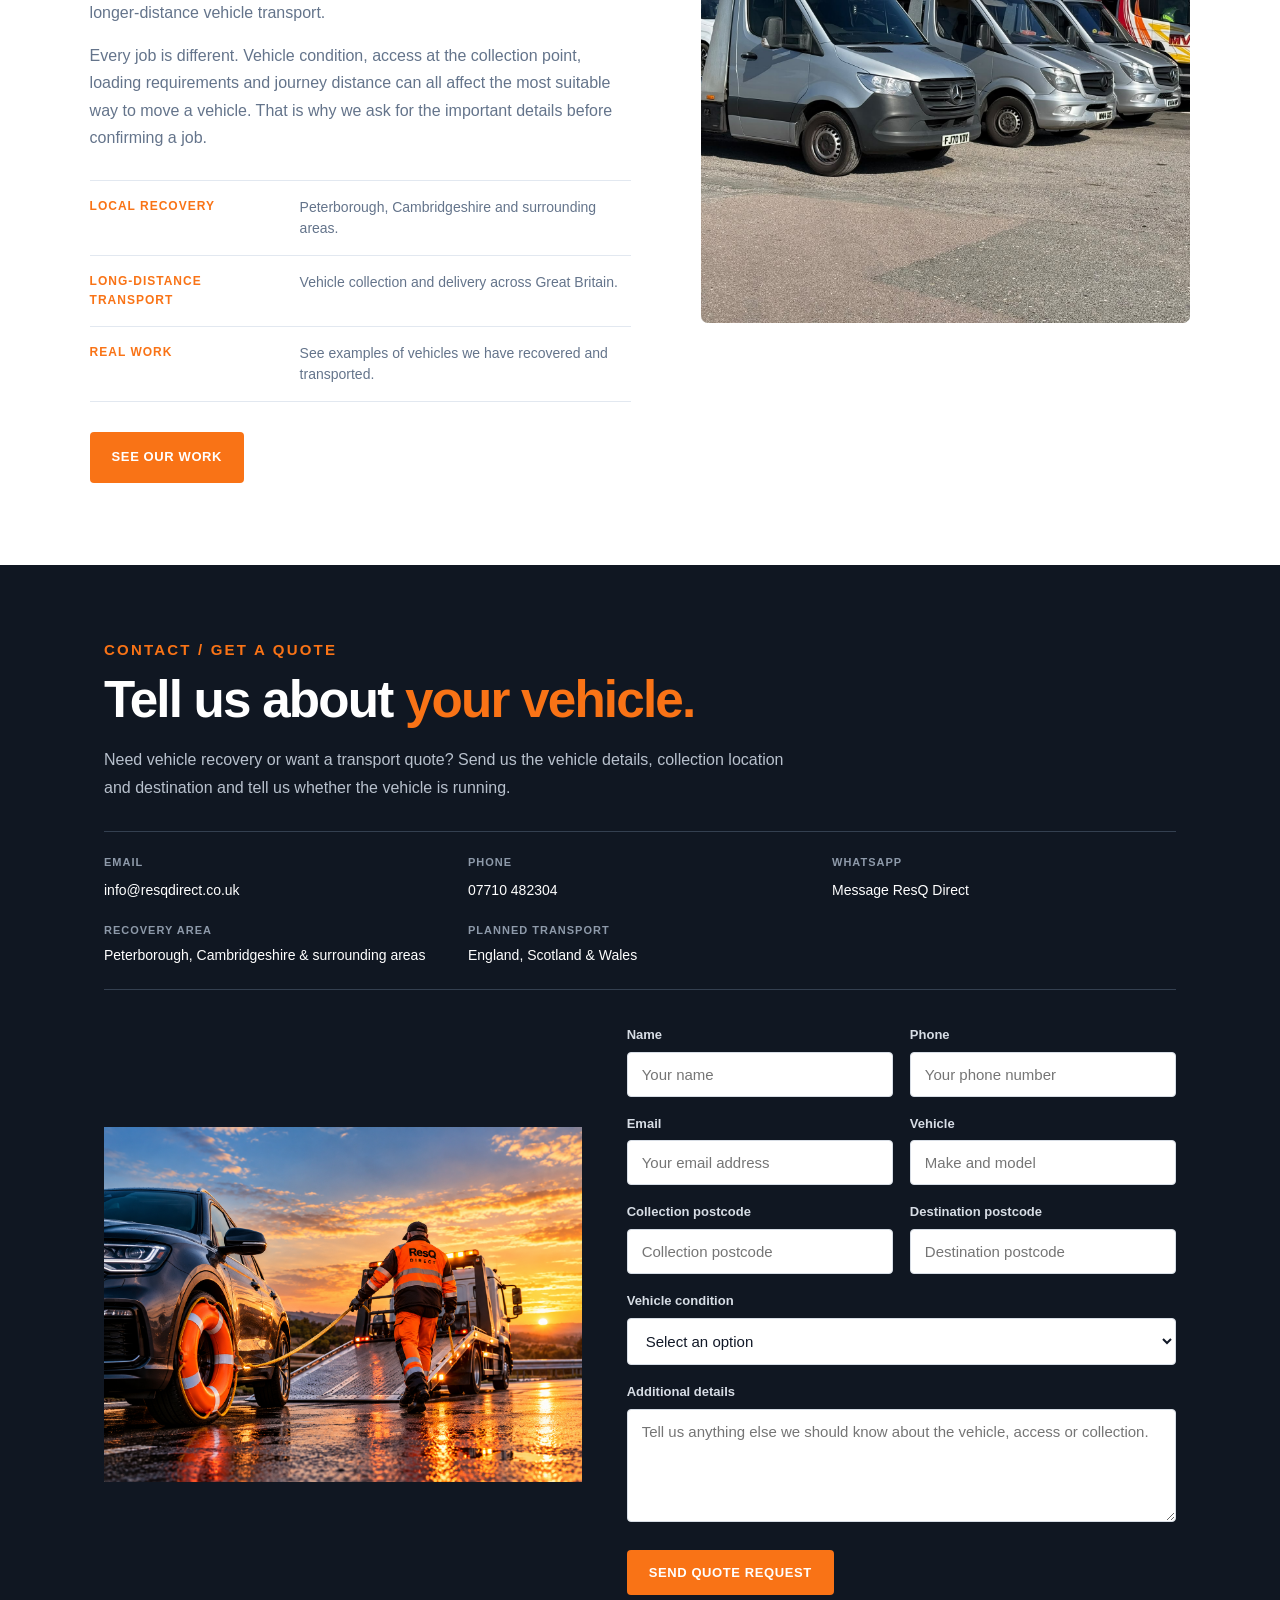
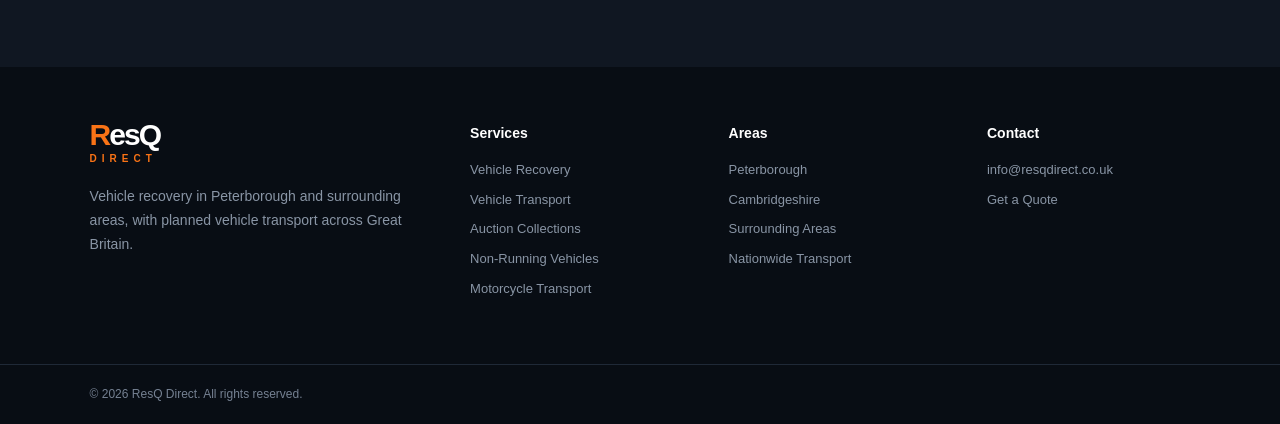
==== commit c202a52b: "Improve ResQ Direct local SEO and update sitemap" ====
--- a/index.html
+++ b/index.html
@@ -5,14 +5,49 @@
   <meta charset="UTF-8">
   <meta name="viewport" content="width=device-width, initial-scale=1.0">
 
-  <title>ResQ Direct | Vehicle Recovery & Transport Peterborough</title>
-
+  <title>24/7 Car Recovery Peterborough | ResQ Direct</title>
   <meta
-    name="description"
-    content="Vehicle recovery in Peterborough and Cambridgeshire, with planned vehicle transport across Great Britain. Contact ResQ Direct for recovery, collection and transport."
-  >
+  name="description"
+  content="24/7 car recovery and breakdown recovery in Peterborough and surrounding areas. Accident recovery, towing and vehicle transport. Call ResQ Direct on 07710 482304."
+>
 
   <link rel="stylesheet" href="style.css">
+  <script type="application/ld+json">
+{
+  "@context": "https://schema.org",
+  "@type": "AutomotiveBusiness",
+  "@id": "https://resqdirect.co.uk/#business",
+  "name": "ResQ Direct",
+  "url": "https://resqdirect.co.uk/",
+  "telephone": "+447710482304",
+  "email": "info@resqdirect.co.uk",
+  "description": "24-hour car breakdown recovery, accident recovery, towing and vehicle transport based in Peterborough, Cambridgeshire.",
+  "areaServed": [
+    {
+      "@type": "City",
+      "name": "Peterborough"
+    },
+    {
+      "@type": "AdministrativeArea",
+      "name": "Cambridgeshire"
+    }
+  ],
+  "openingHoursSpecification": {
+    "@type": "OpeningHoursSpecification",
+    "dayOfWeek": [
+      "Monday",
+      "Tuesday",
+      "Wednesday",
+      "Thursday",
+      "Friday",
+      "Saturday",
+      "Sunday"
+    ],
+    "opens": "00:00",
+    "closes": "23:59"
+  }
+}
+</script>
 </head>
 
 <body>
@@ -55,9 +90,9 @@
         </p>
 
         <h1>
-          Vehicle Recovery<br>
-          <span>& Transport</span>
-        </h1>
+  Car Recovery Peterborough<br>
+  <span>& Vehicle Transport</span>
+</h1>
 
         <p class="hero-location">
           Peterborough • Cambridgeshire • Nationwide
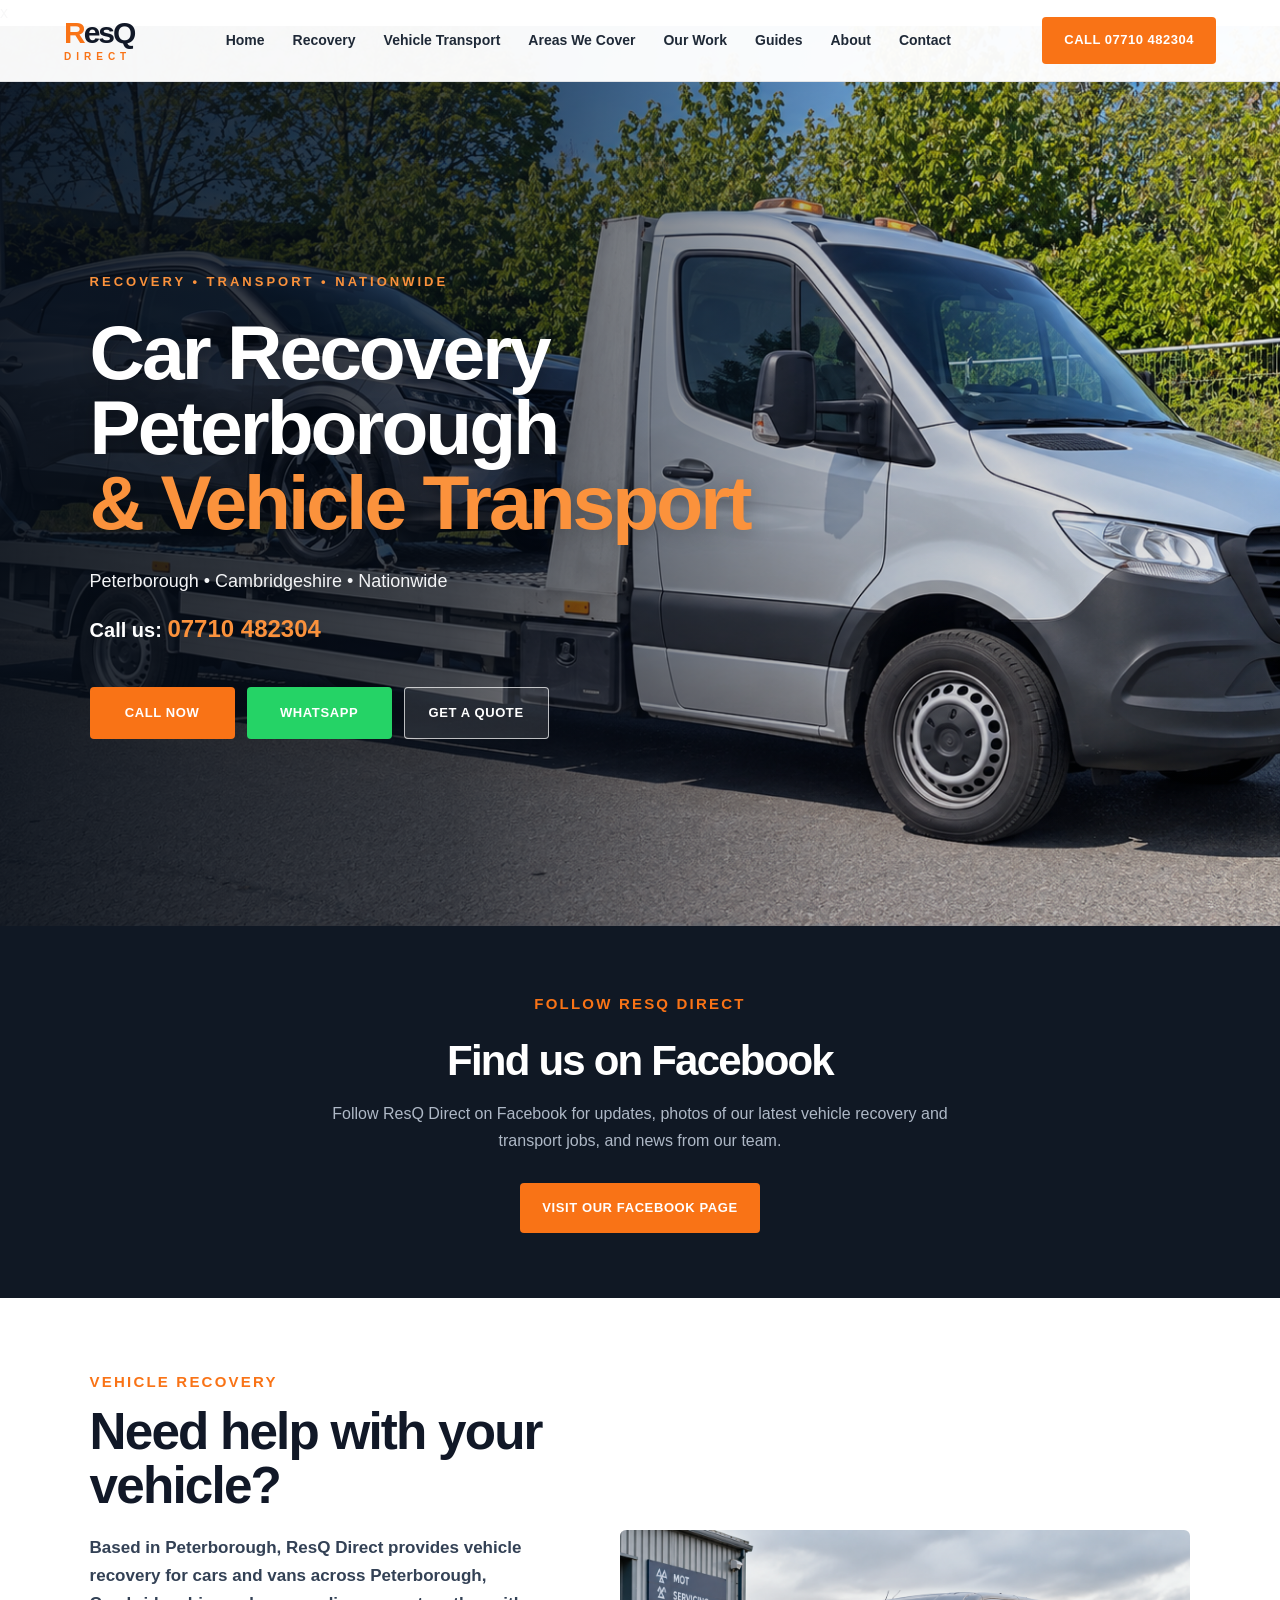
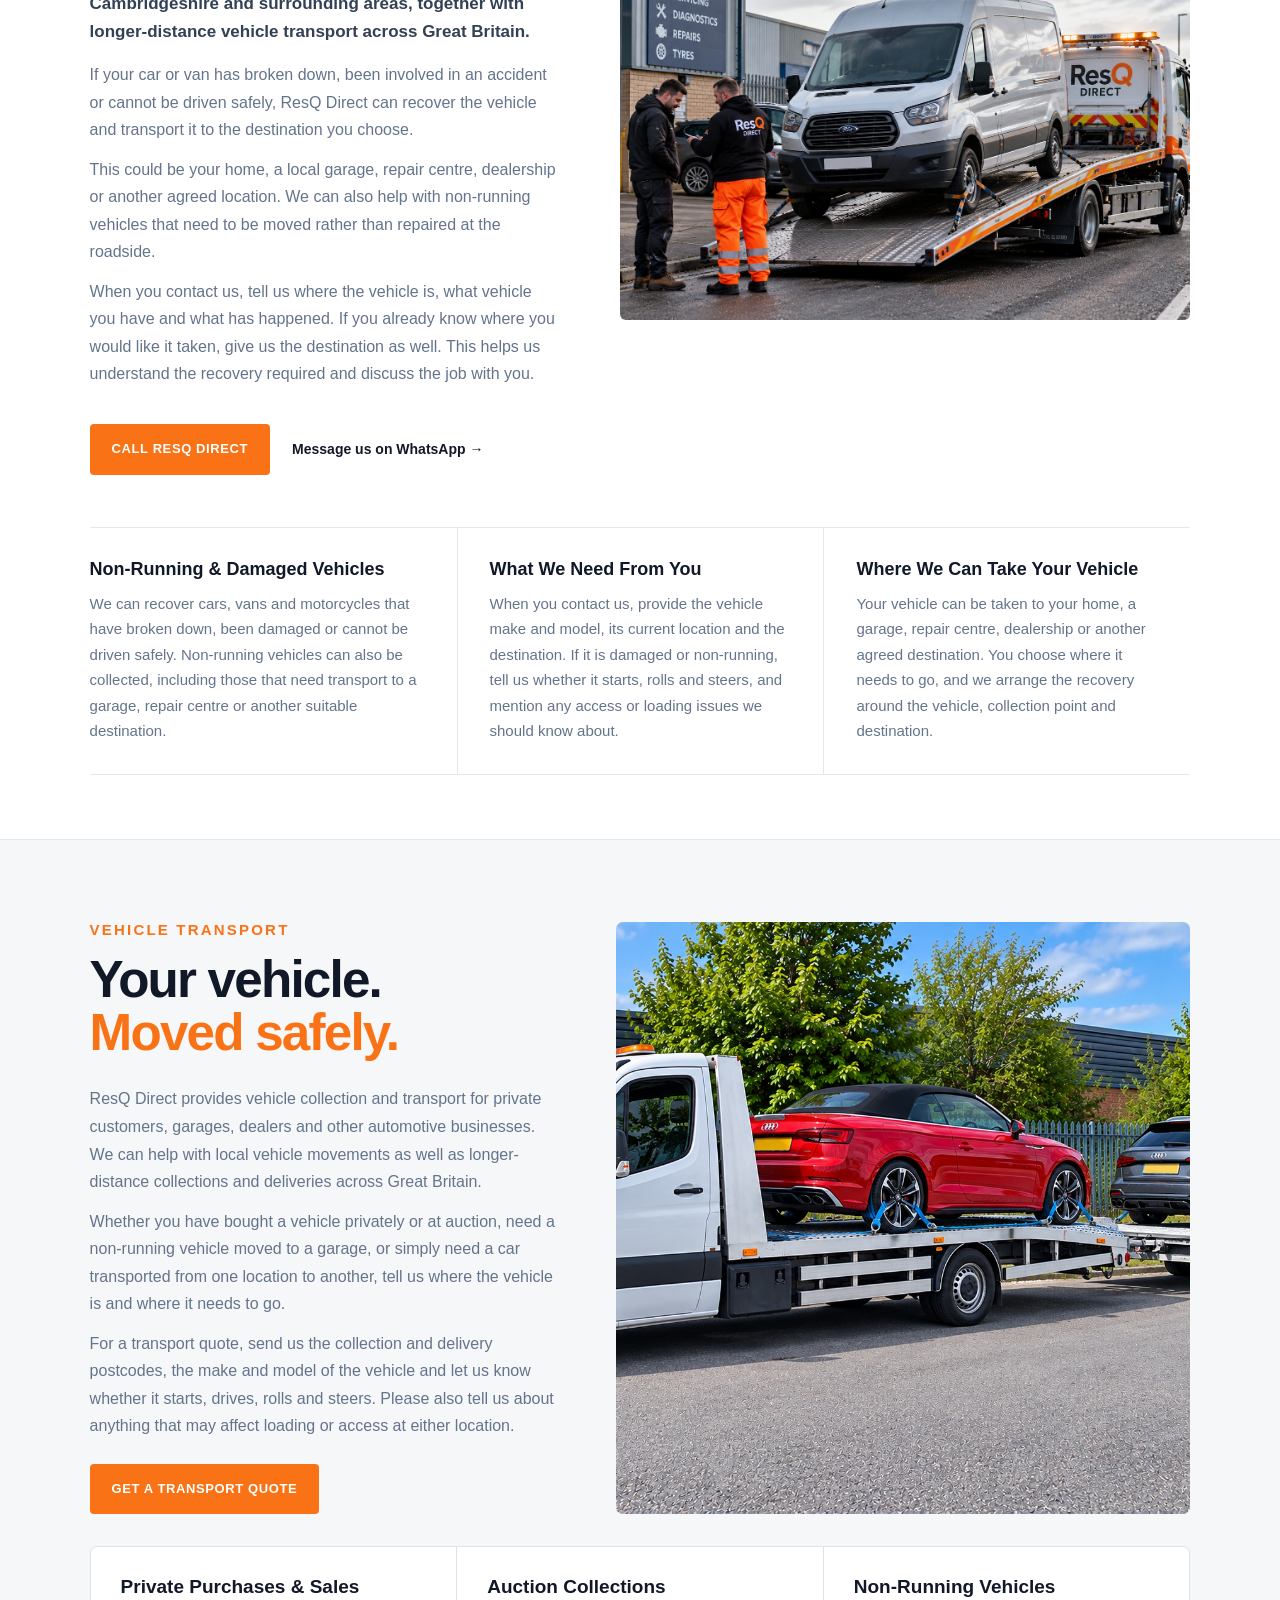
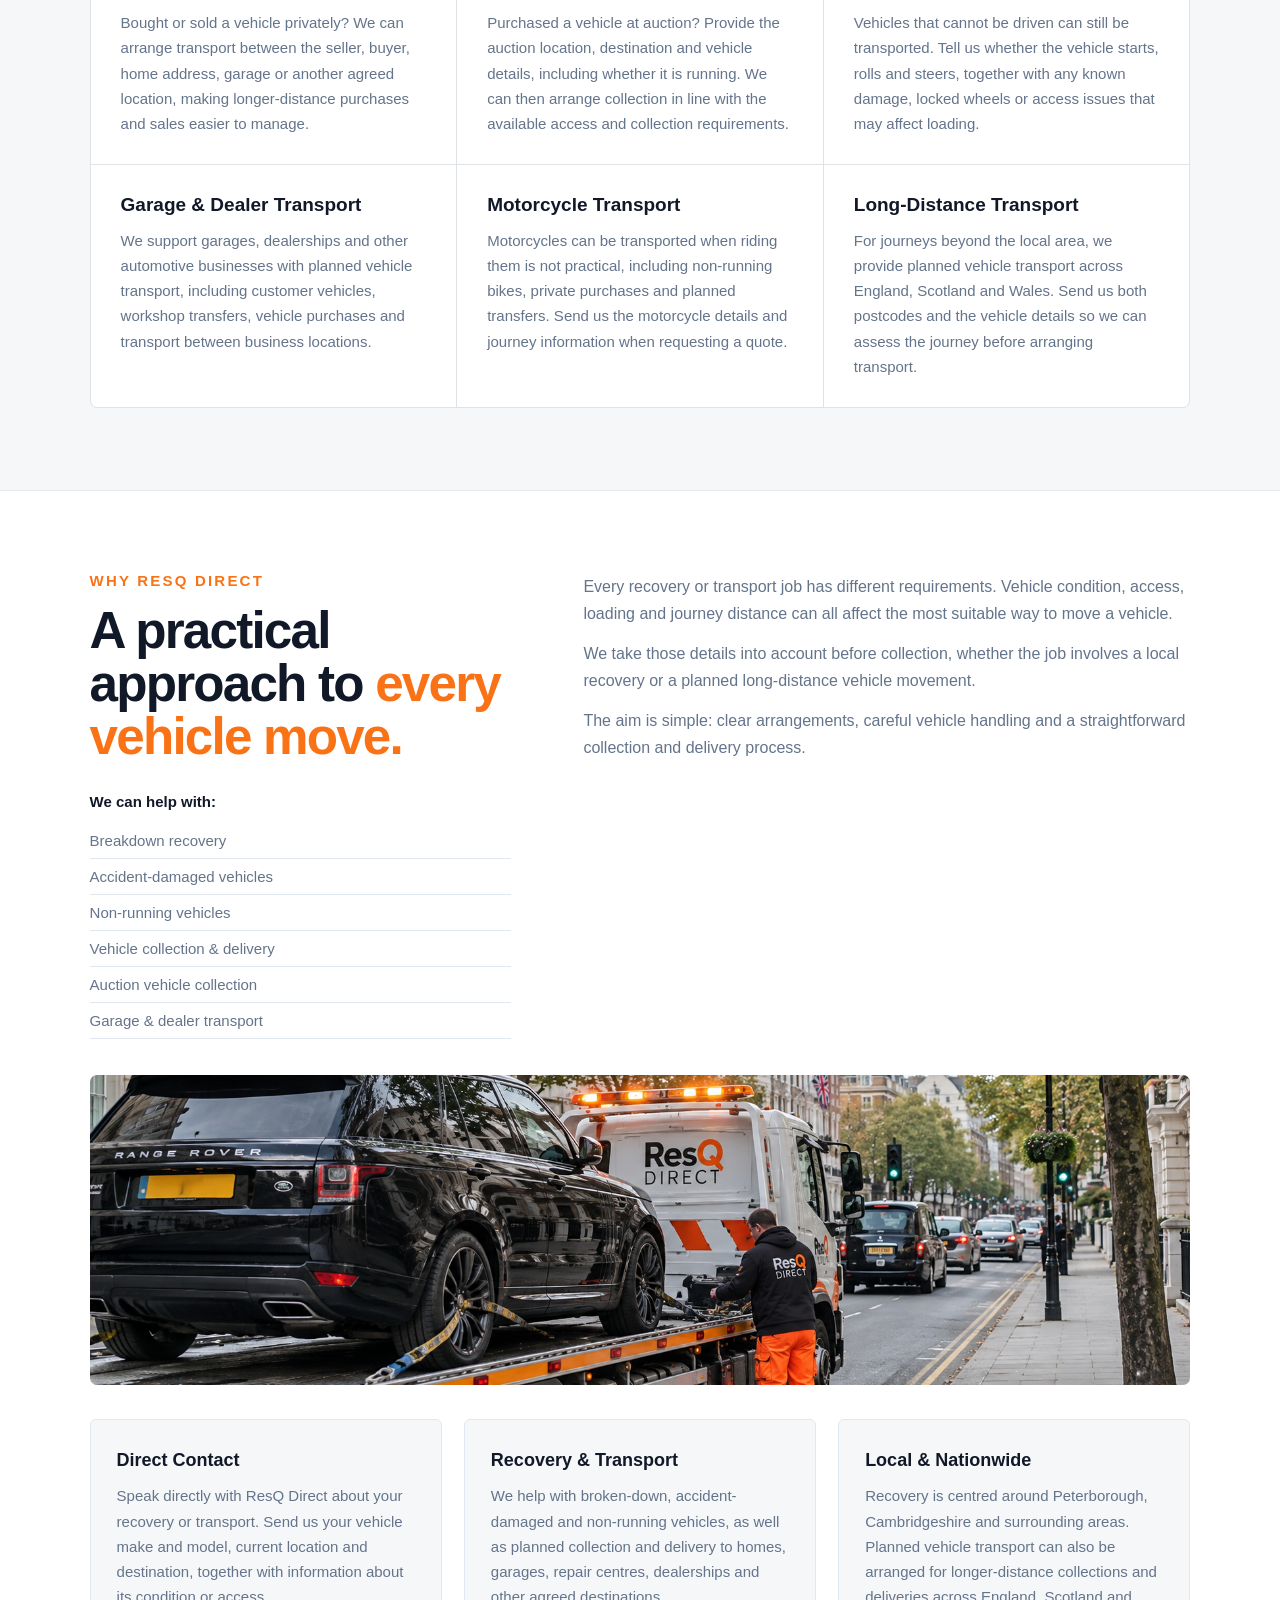
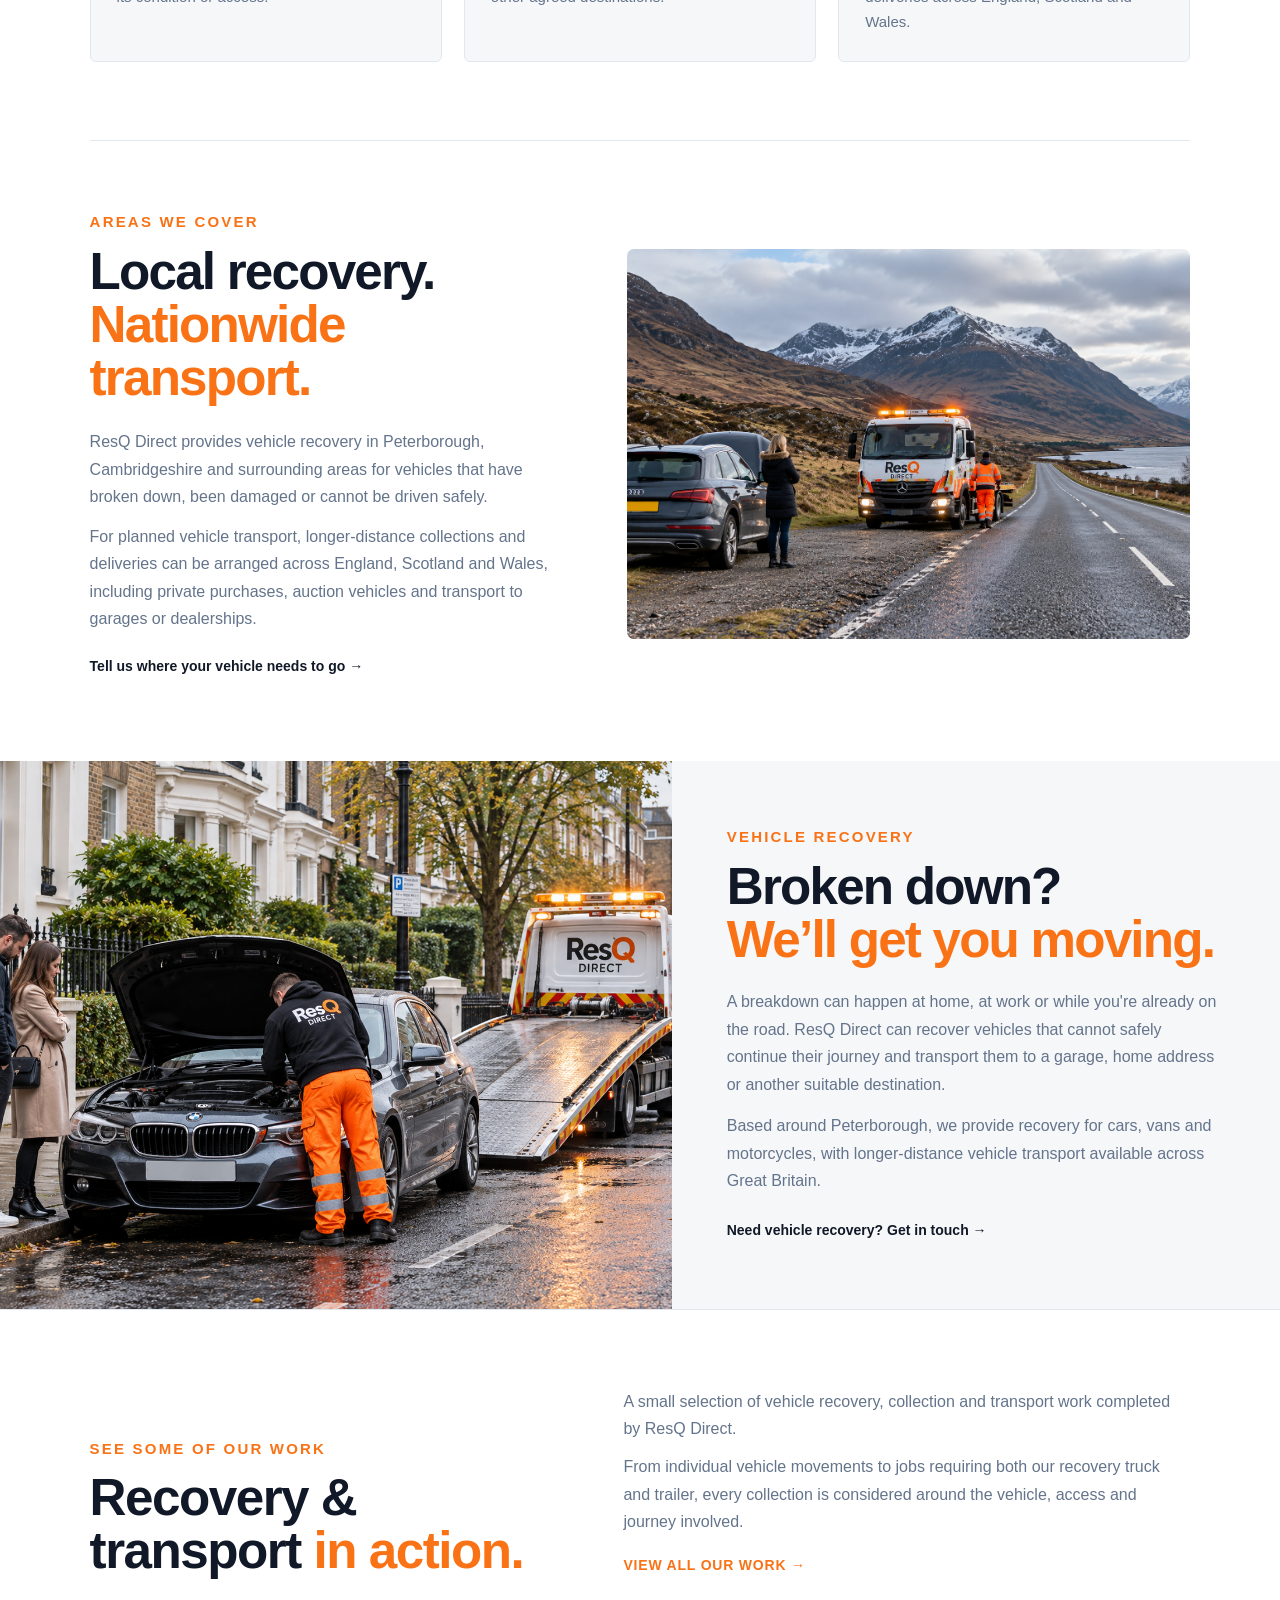
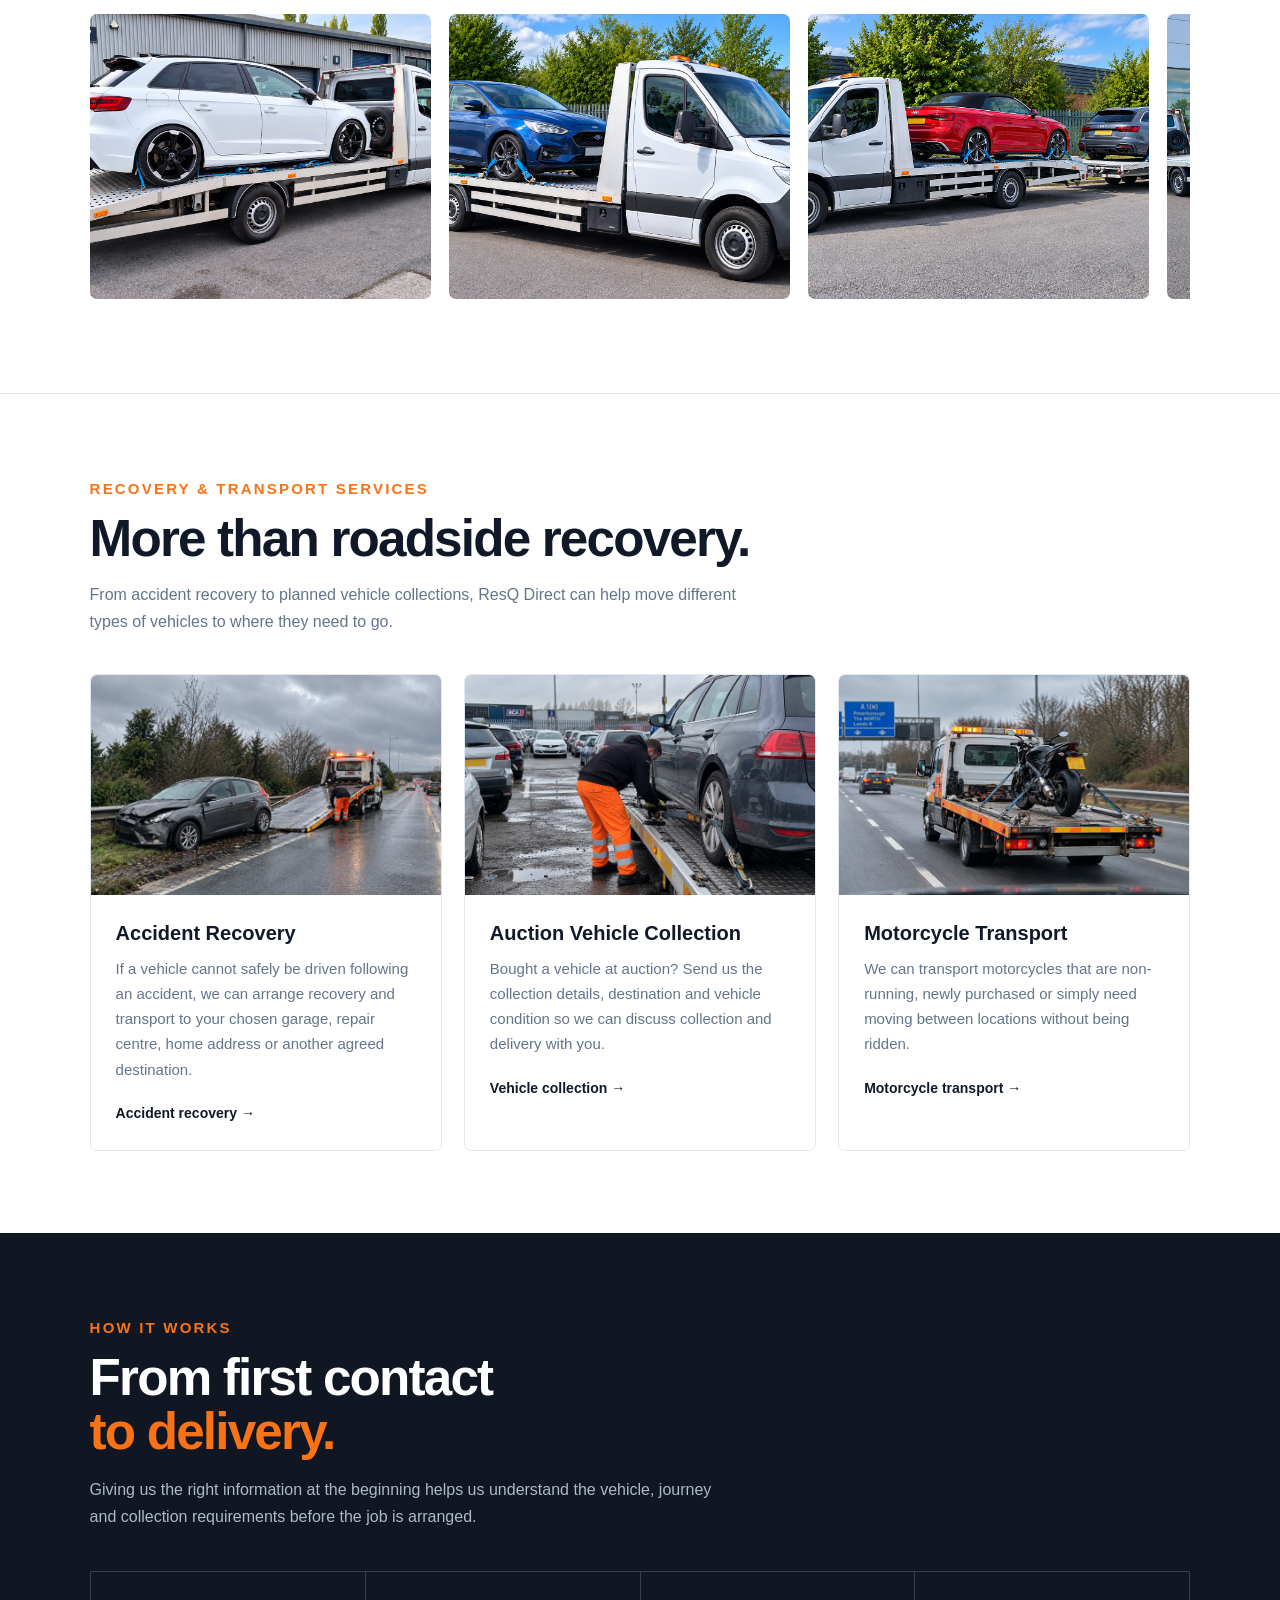
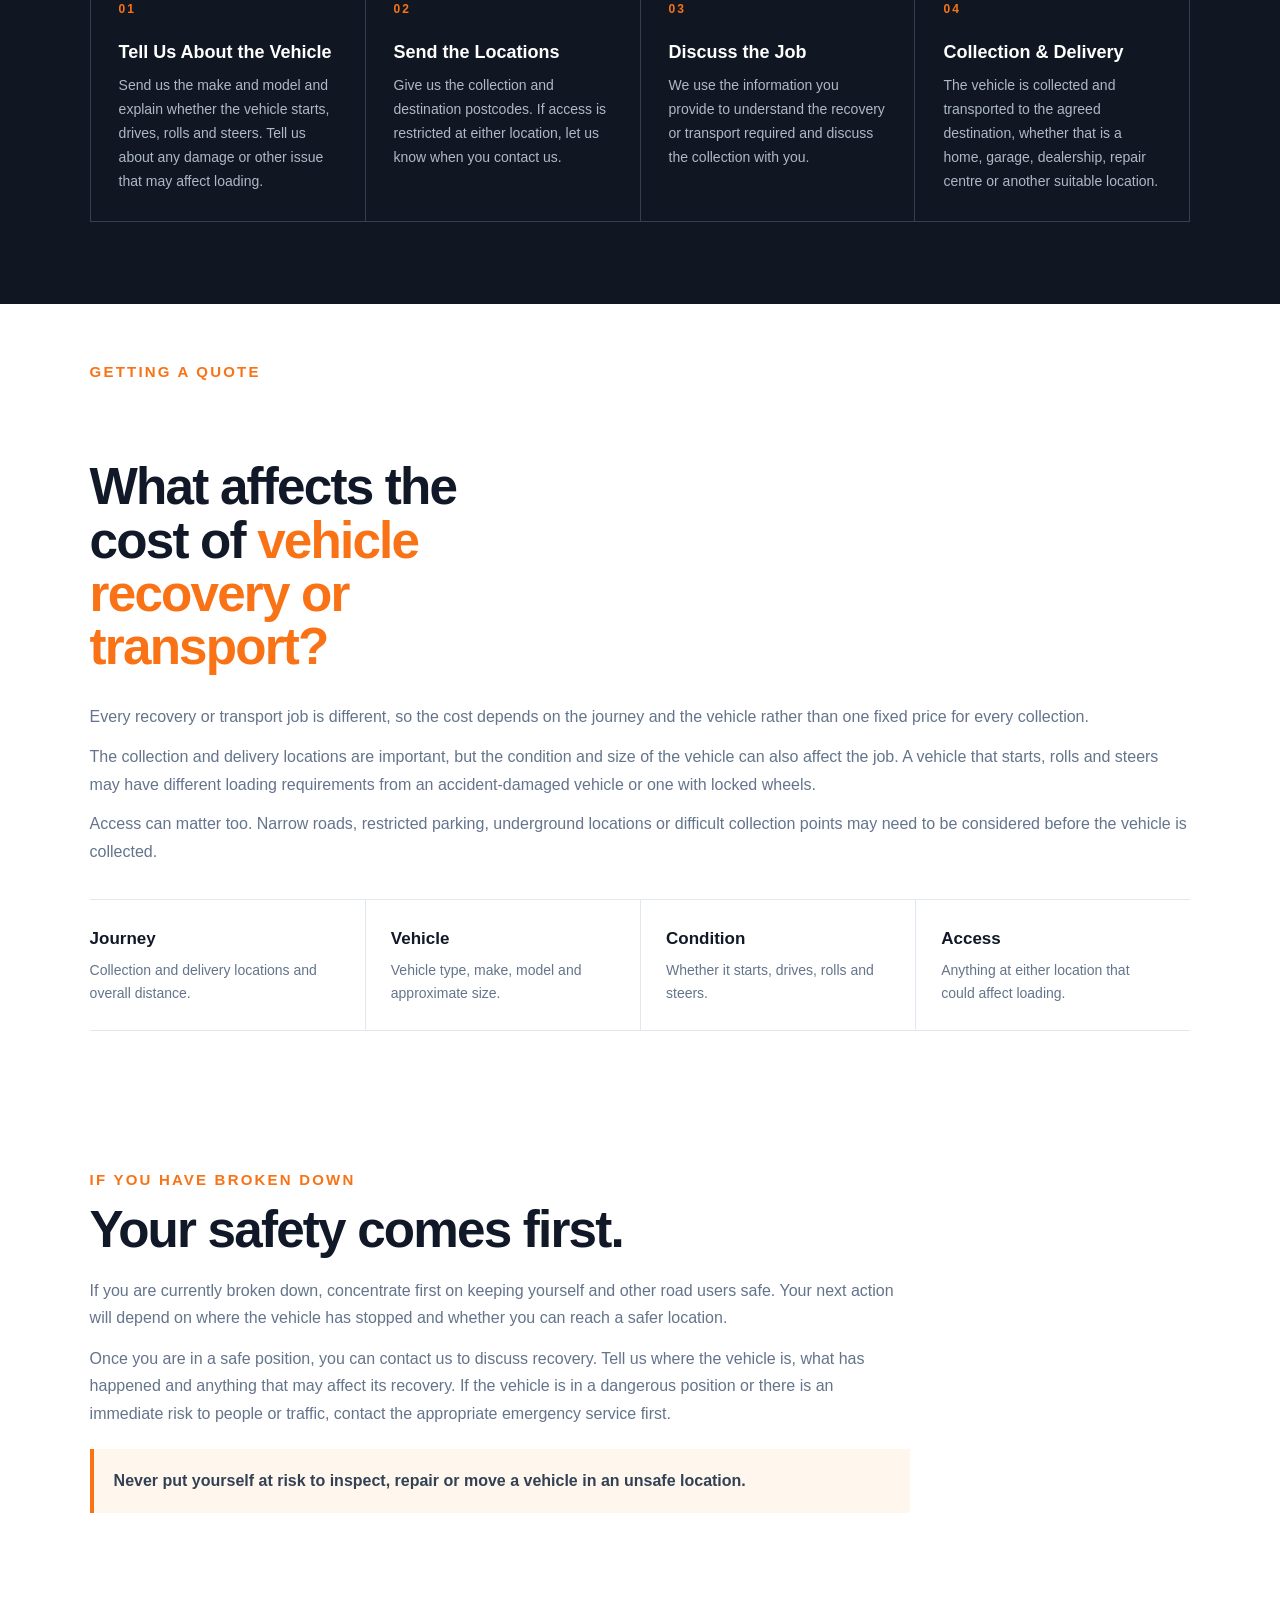
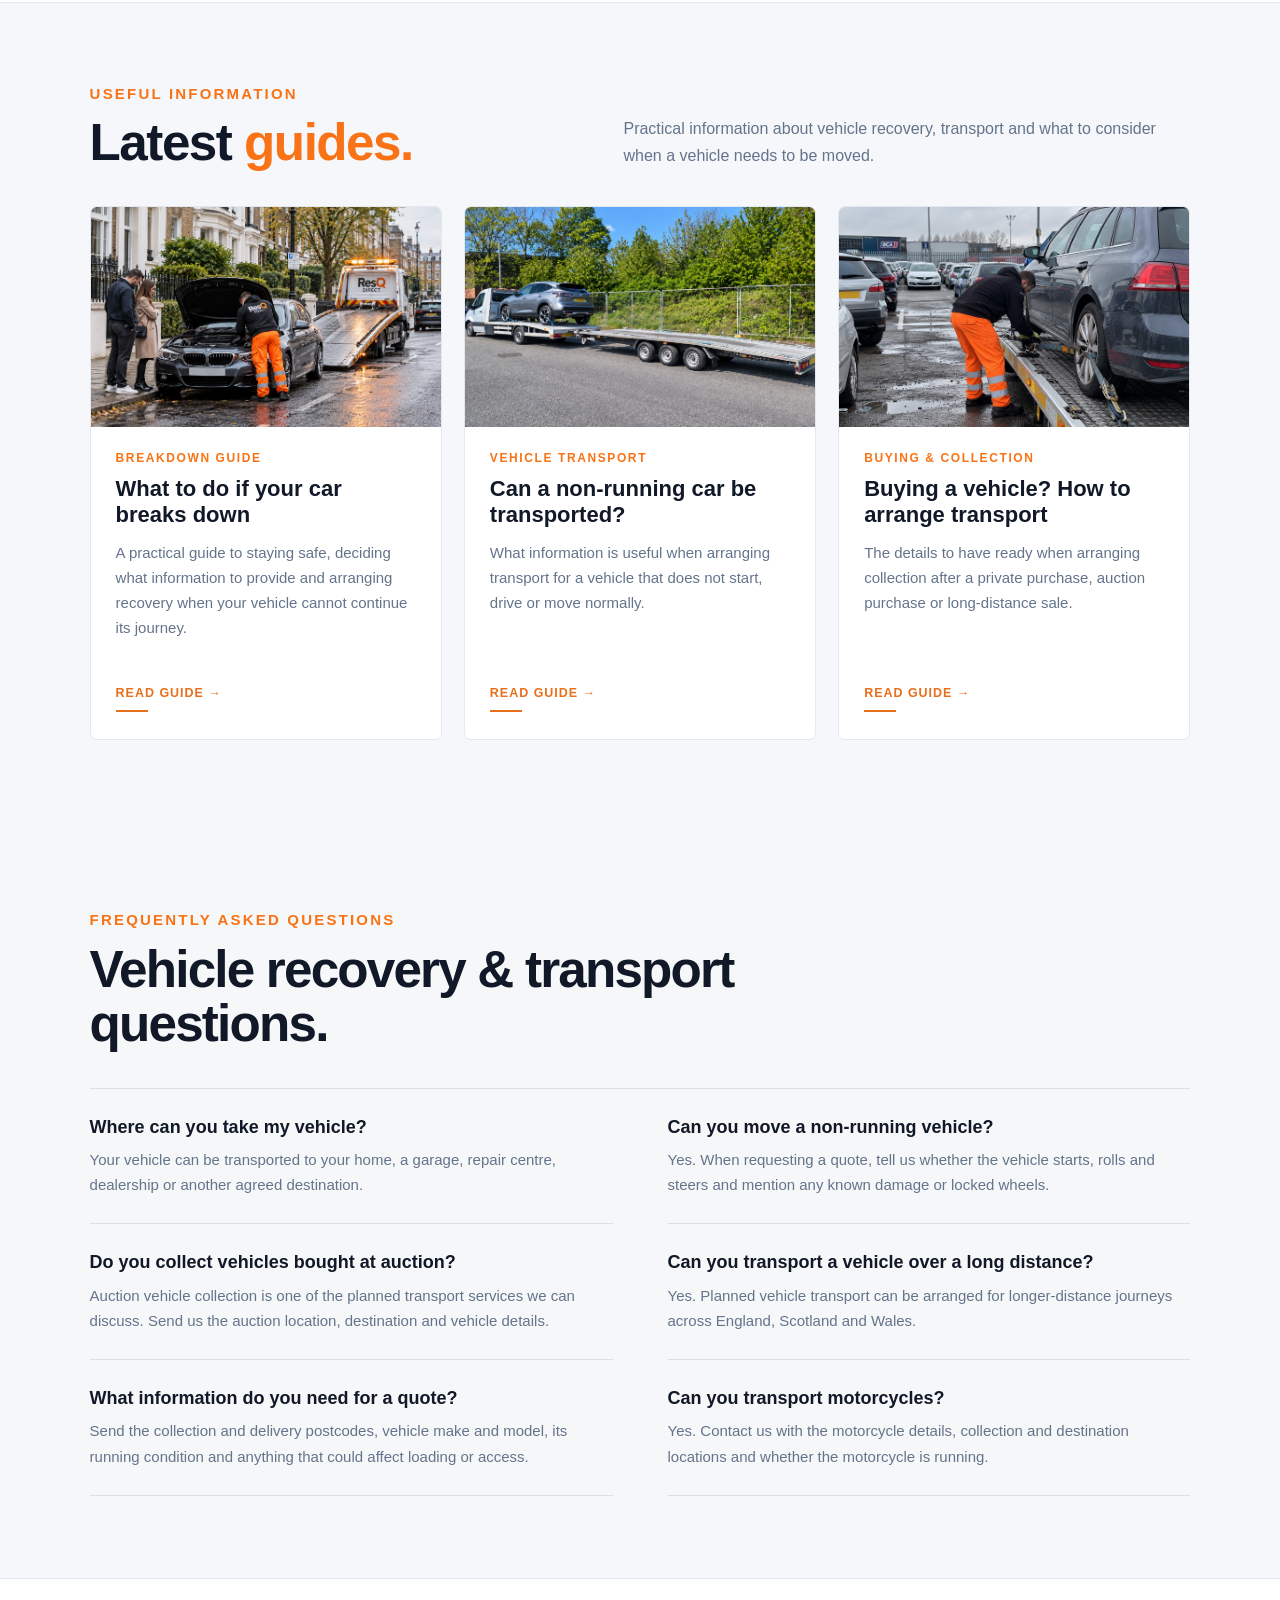
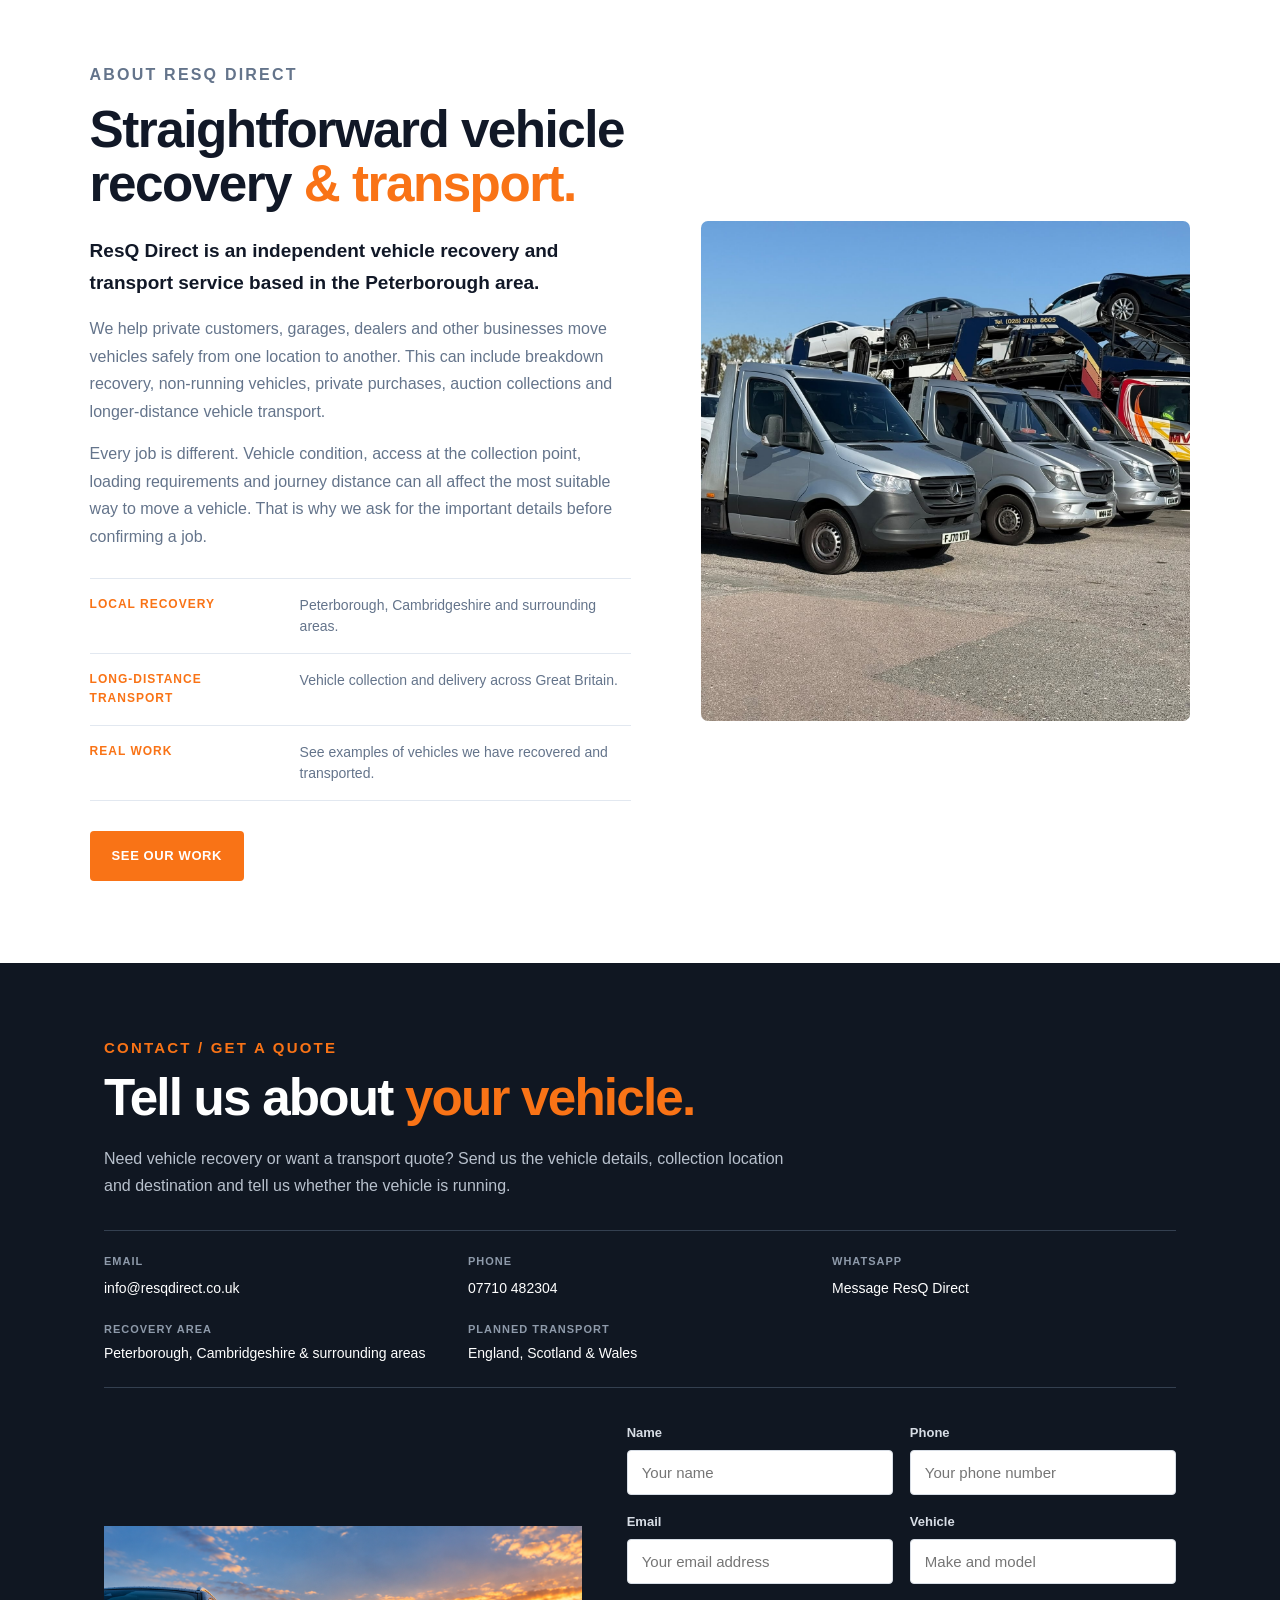
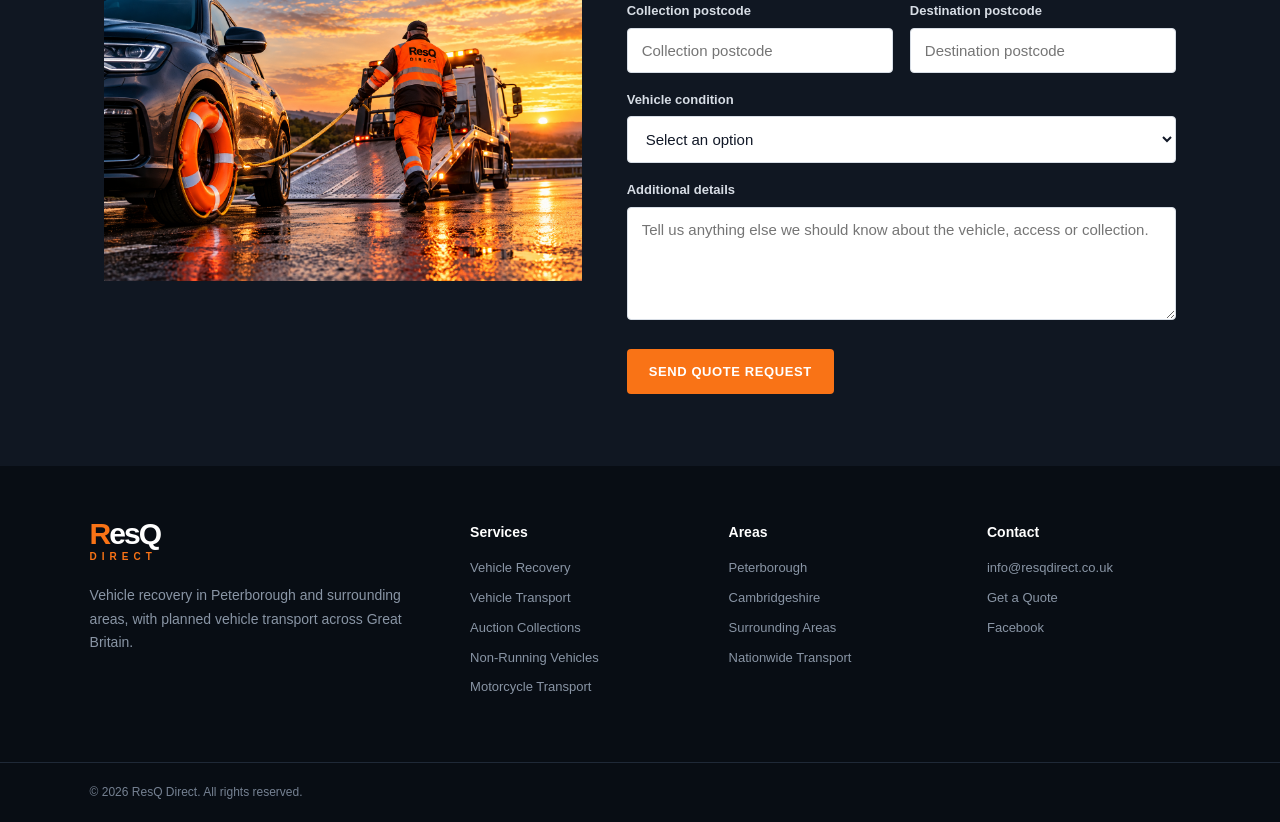
==== commit 7cf149dc: "Add Facebook section and update website SEO files" ====
--- a/index.html
+++ b/index.html
@@ -1,6 +1,6 @@
 <!DOCTYPE html>
 <html lang="en">
-
+x
 <head>
   <meta charset="UTF-8">
   <meta name="viewport" content="width=device-width, initial-scale=1.0">
@@ -122,7 +122,29 @@
       </div>
 
     </section>
-
+<!-- FACEBOOK -->
+<section class="facebook-section">
+  <div class="facebook-content">
+    <p class="section-label">FOLLOW RESQ DIRECT</p>
+
+    <h2>Find us on Facebook</h2>
+
+    <p>
+      Follow ResQ Direct on Facebook for updates,
+      photos of our latest vehicle recovery and transport
+      jobs, and news from our team.
+    </p>
+
+    <a
+      href="https://www.facebook.com/profile.php?id=61595122416053"
+      target="_blank"
+      rel="noopener noreferrer"
+      class="btn btn-primary"
+    >
+      VISIT OUR FACEBOOK PAGE
+    </a>
+  </div>
+</section>
 
     <!-- VEHICLE RECOVERY -->
 
@@ -1511,6 +1533,9 @@
         <a href="#contact">
           Get a Quote
         </a>
+        <a href="https://www.facebook.com/profile.php?id=61595122416053" target="_blank" rel="noopener noreferrer">
+  Facebook
+</a>
 
       </div>
 
--- a/style.css
+++ b/style.css
@@ -1460,6 +1460,7 @@
 }
 
 .footer-column a {
+    display: block;
   margin-bottom: 9px;
 
   color: #8995a5;
@@ -3393,4 +3394,32 @@
   .contact-form-row .contact-image img {
     min-height: 340px;
   }
+}
+/* FACEBOOK SECTION */
+.facebook-section {
+  background: #101824;
+  padding: 65px 24px;
+  text-align: center;
+}
+
+.facebook-content {
+  max-width: 650px;
+  margin: 0 auto;
+}
+
+.facebook-content h2 {
+  color: #ffffff;
+  font-size: clamp(28px, 4vw, 42px);
+  margin: 12px 0 18px;
+}
+
+.facebook-content > p:not(.section-label) {
+  color: #aeb8c6;
+  font-size: 16px;
+  line-height: 1.7;
+  margin-bottom: 28px;
+}
+
+.facebook-content .btn {
+  display: inline-block;
 }
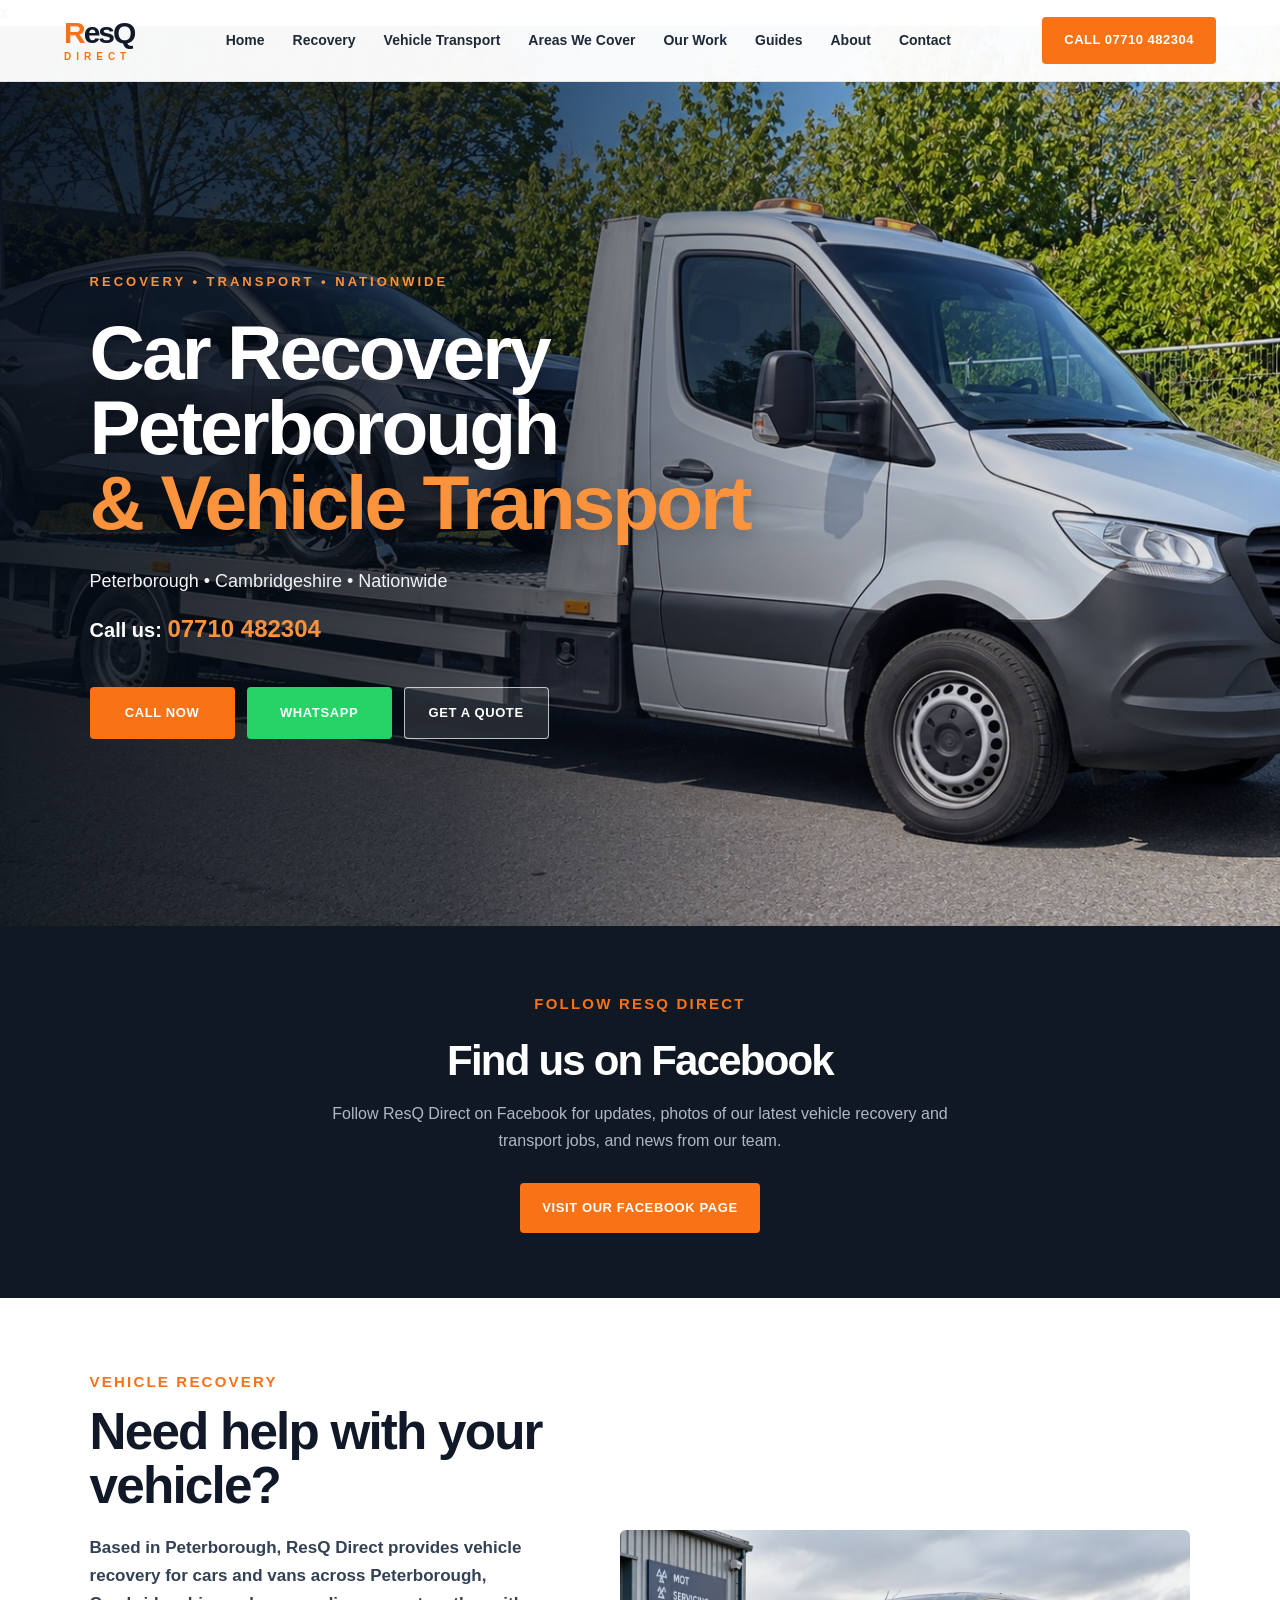
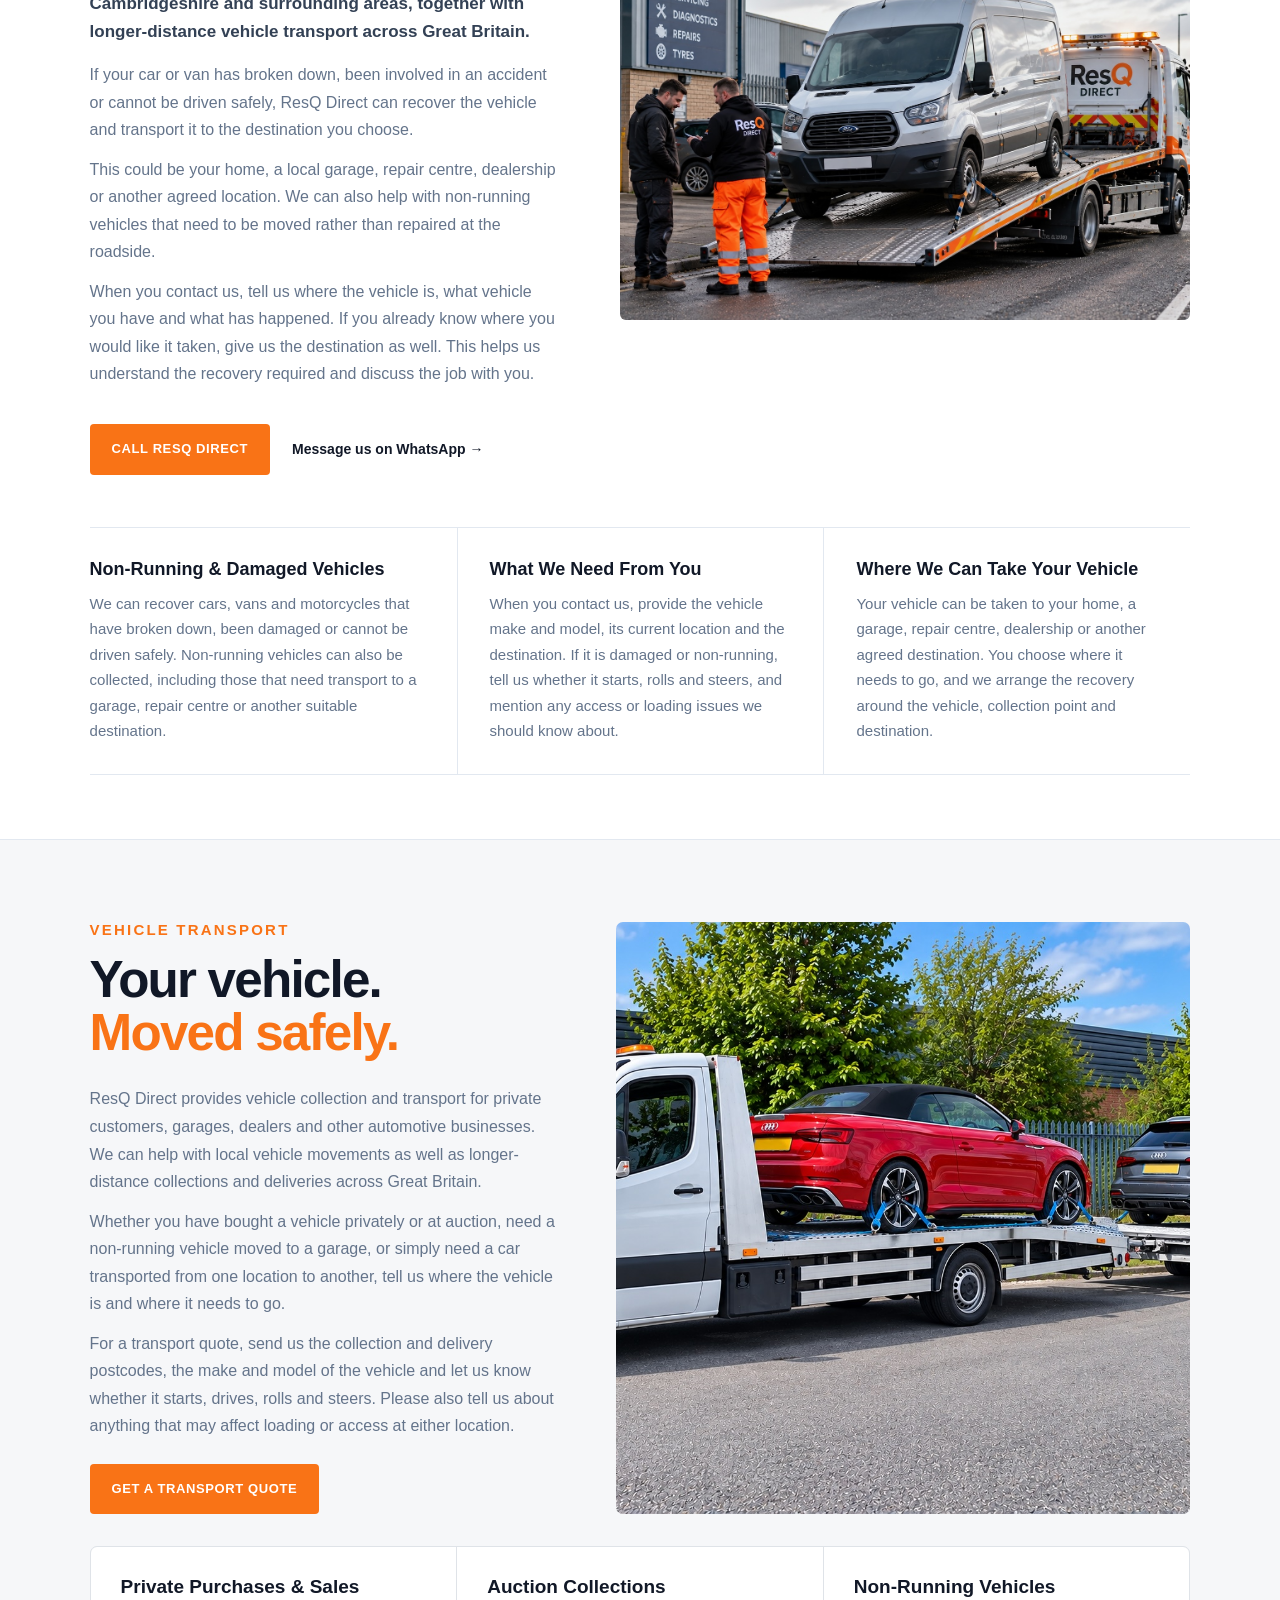
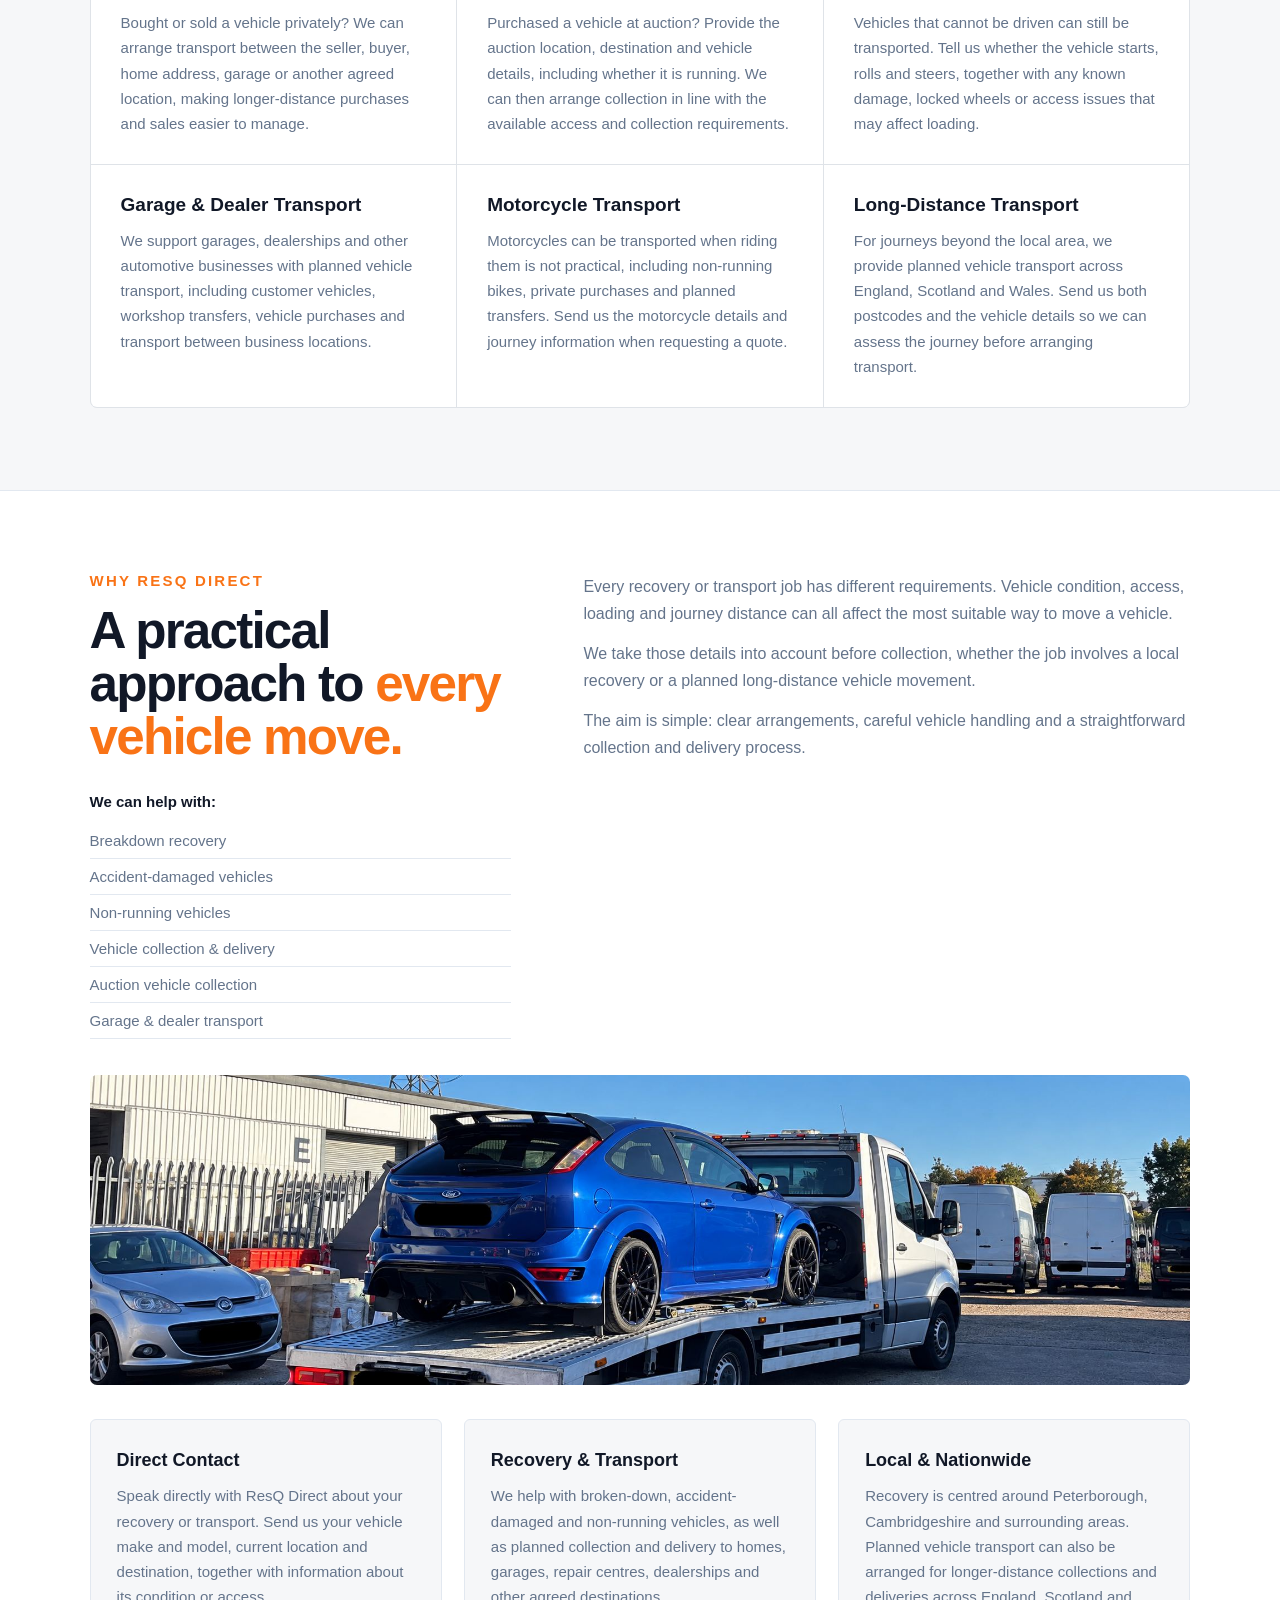
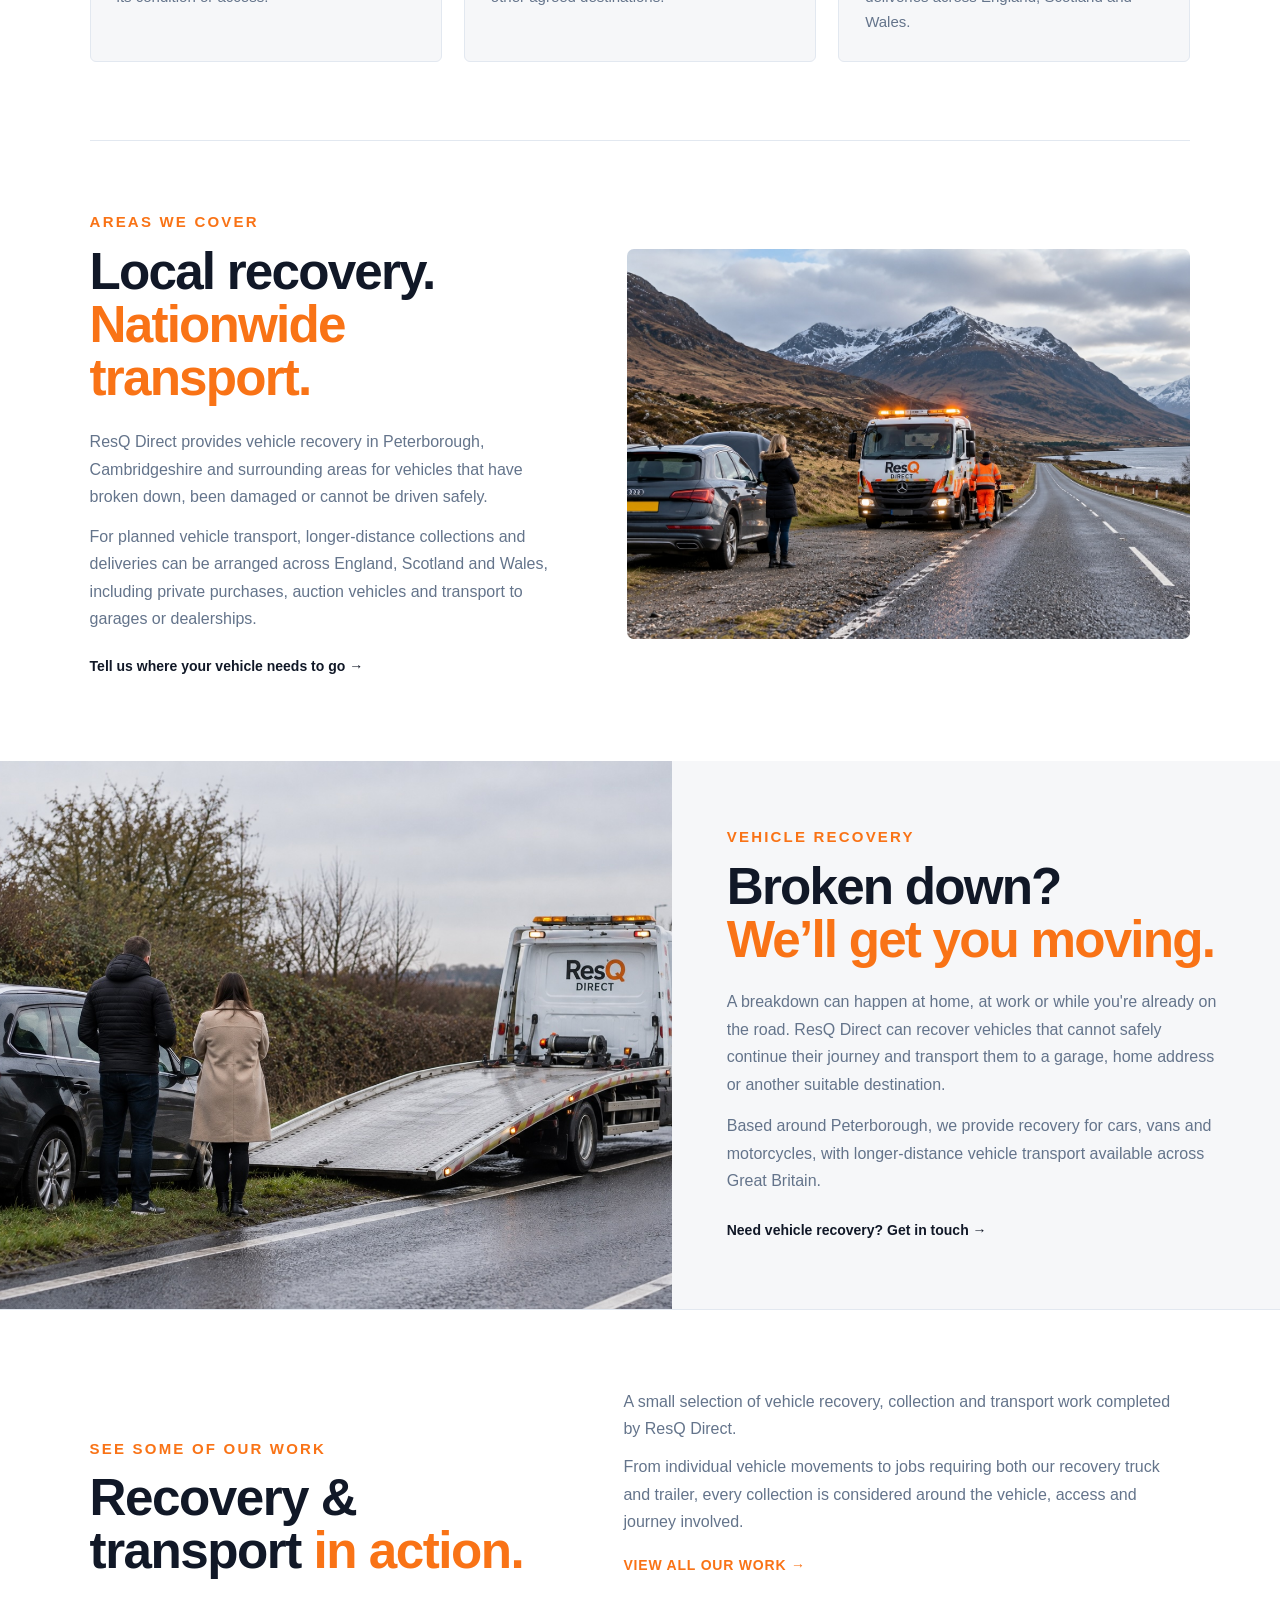
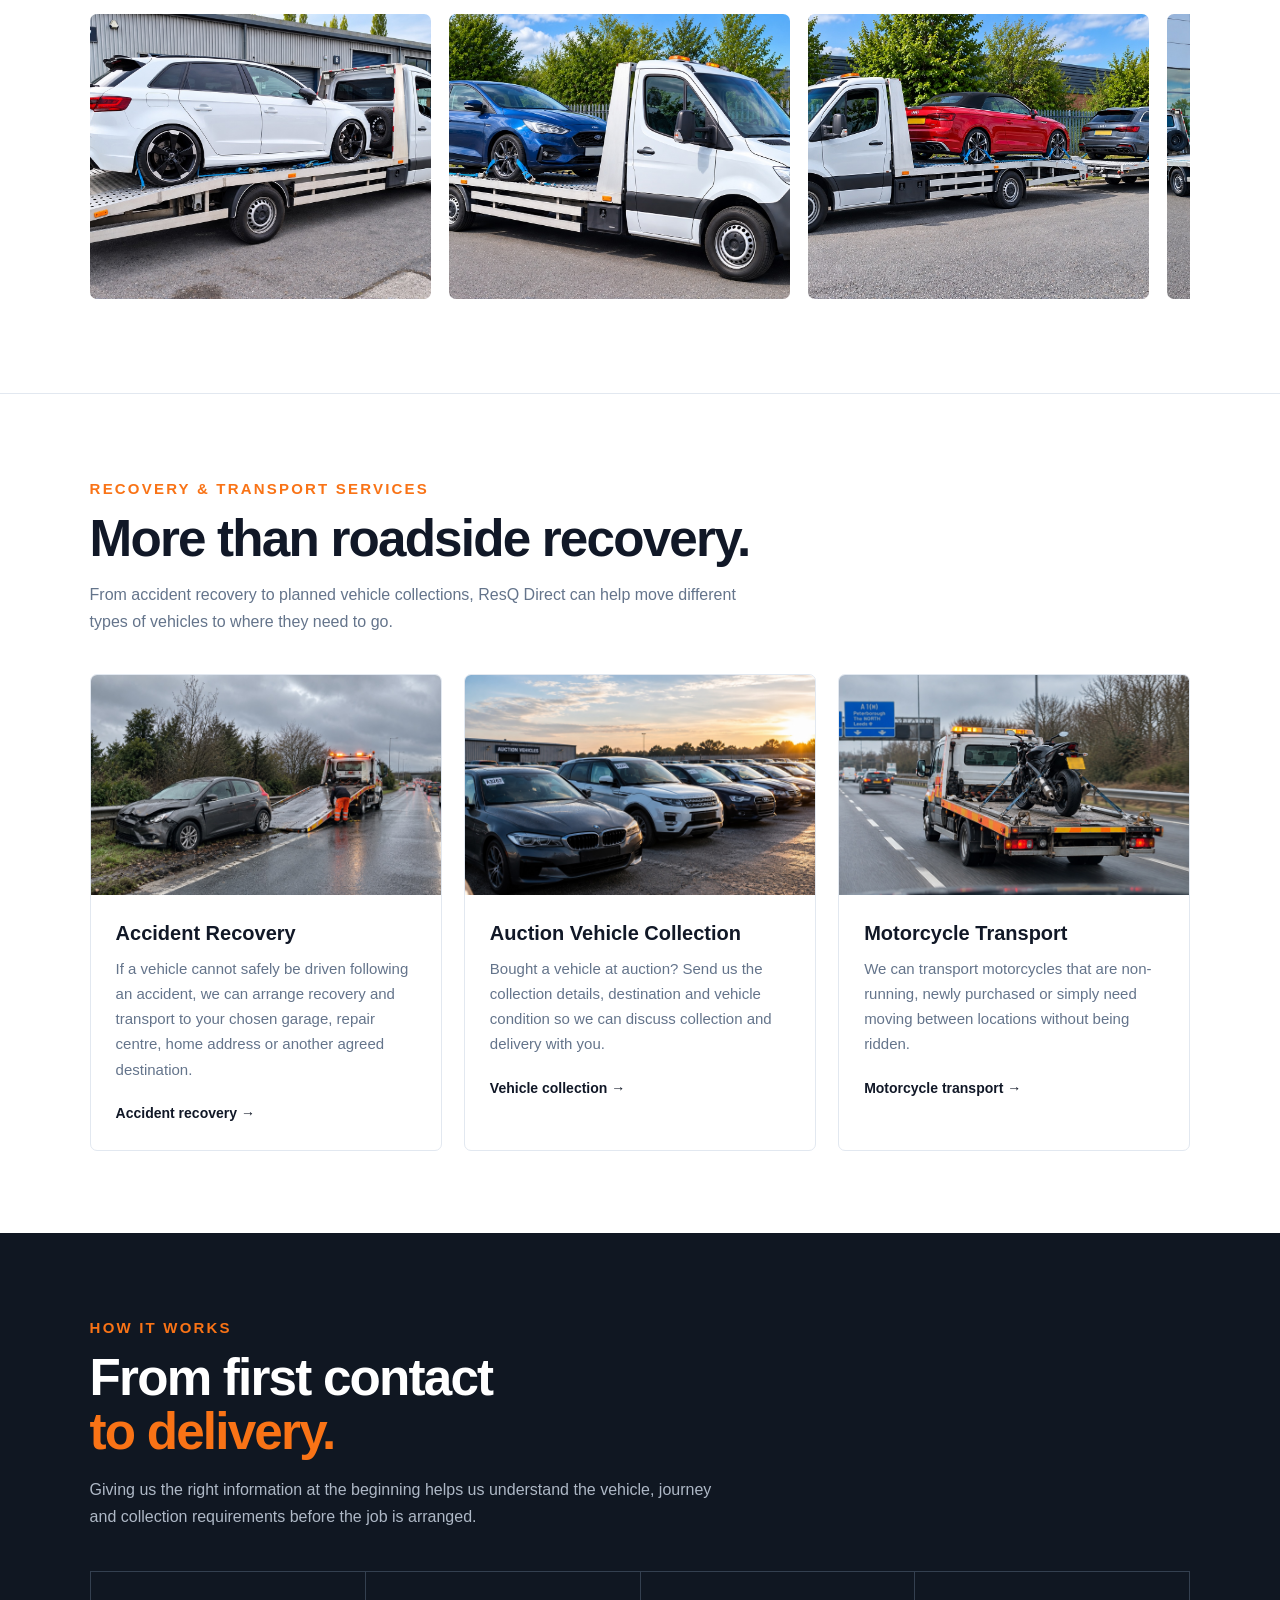
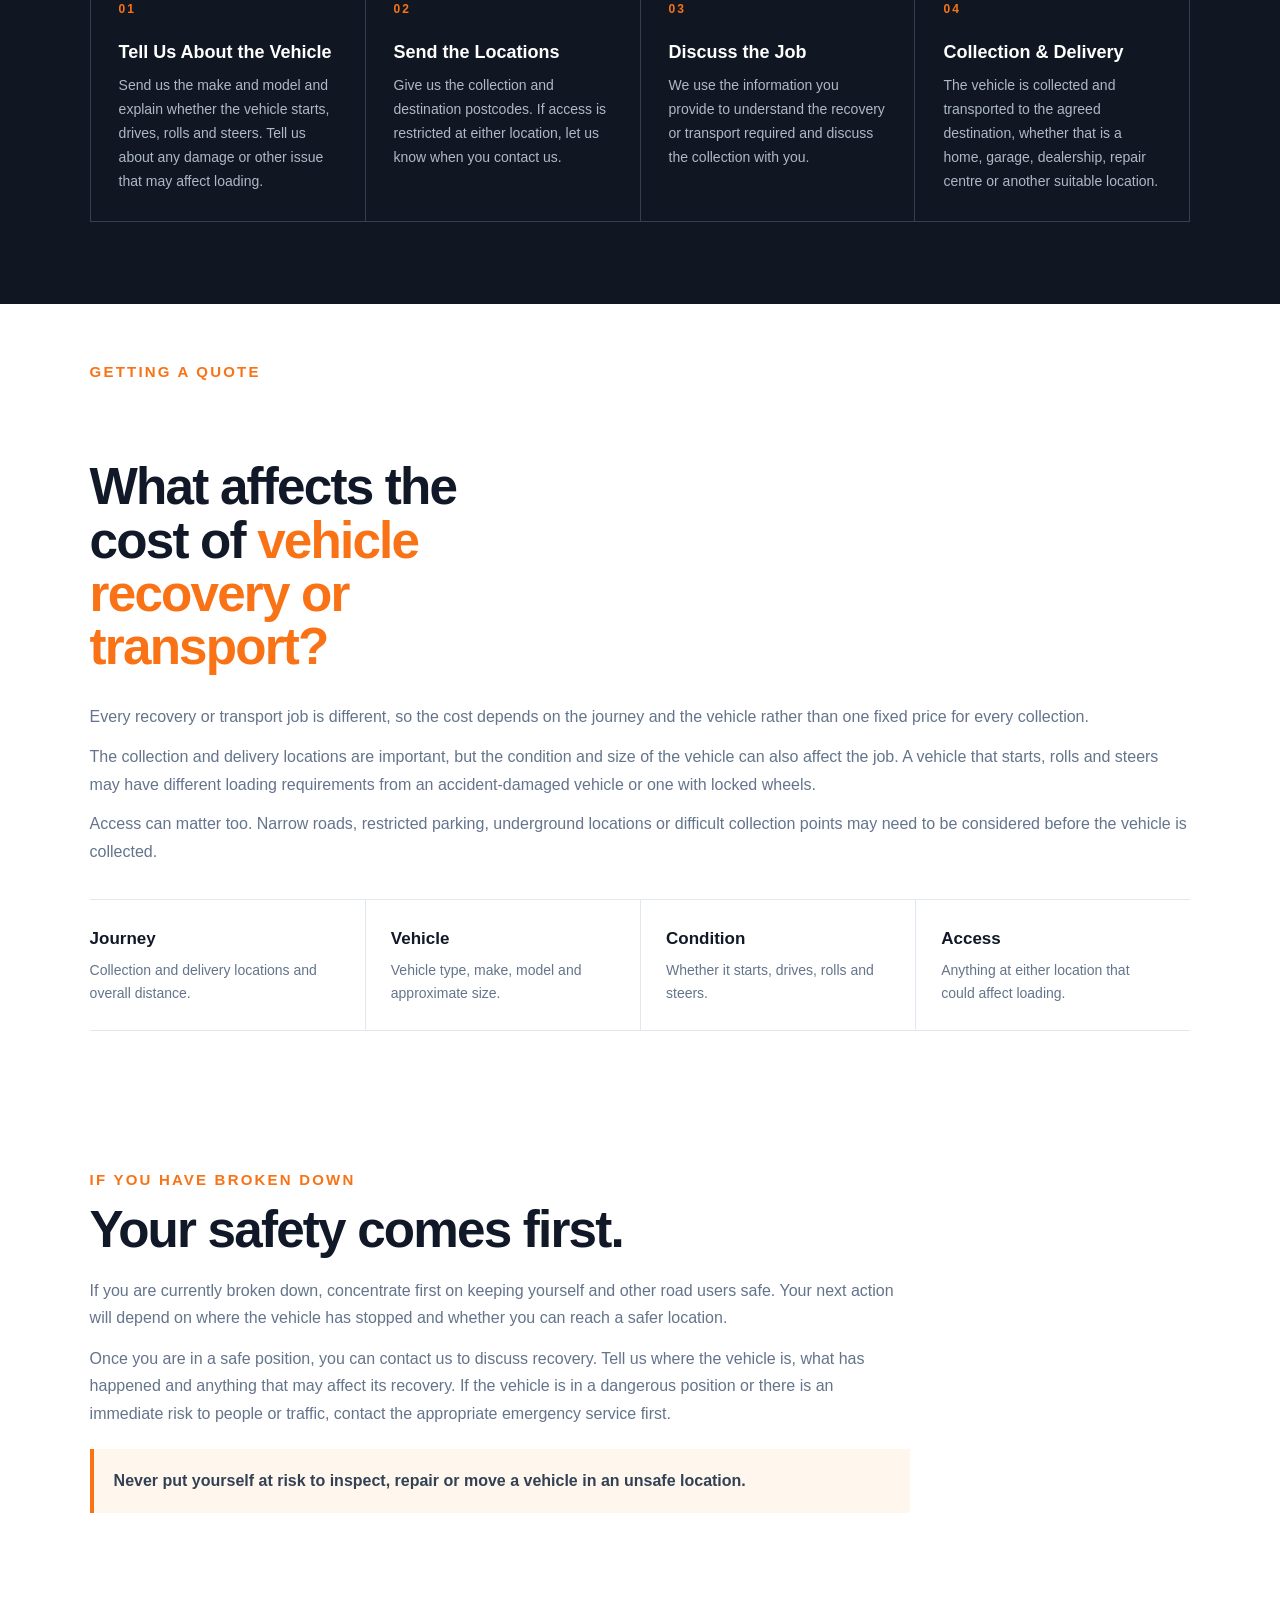
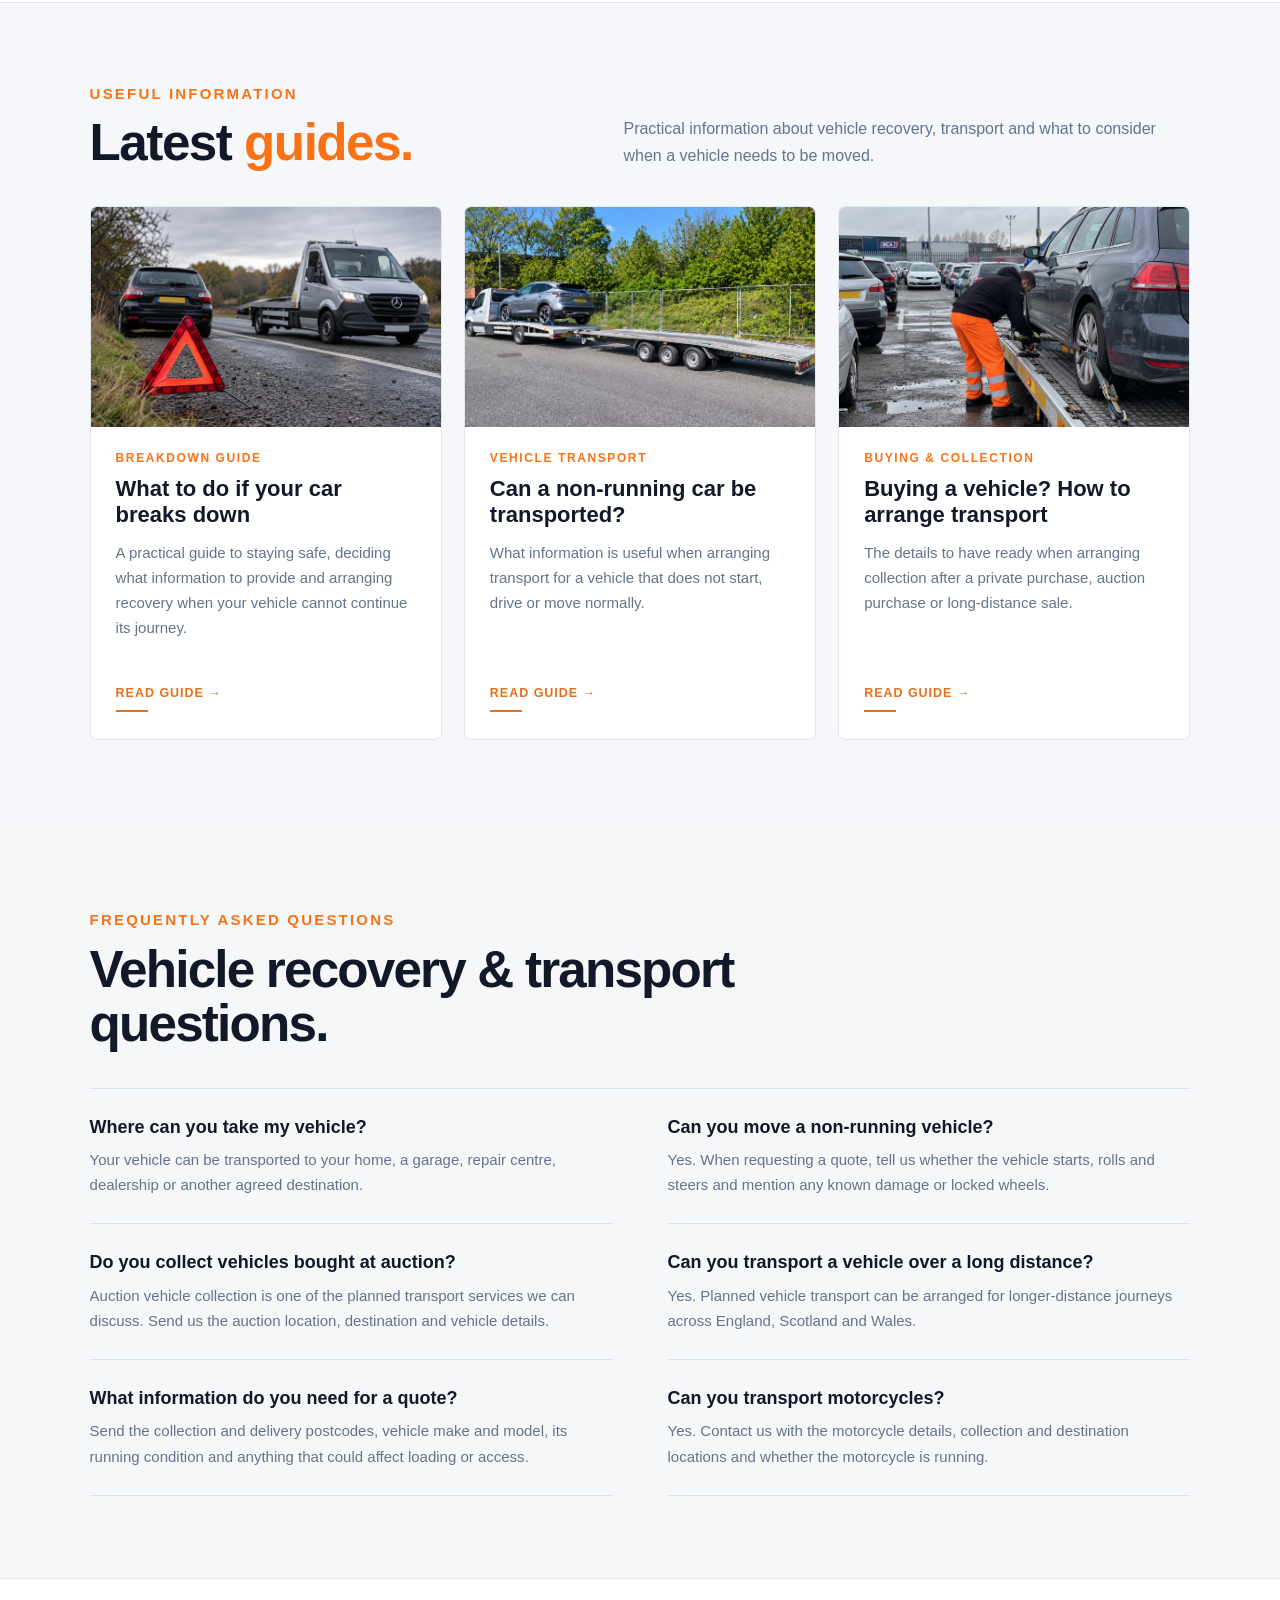
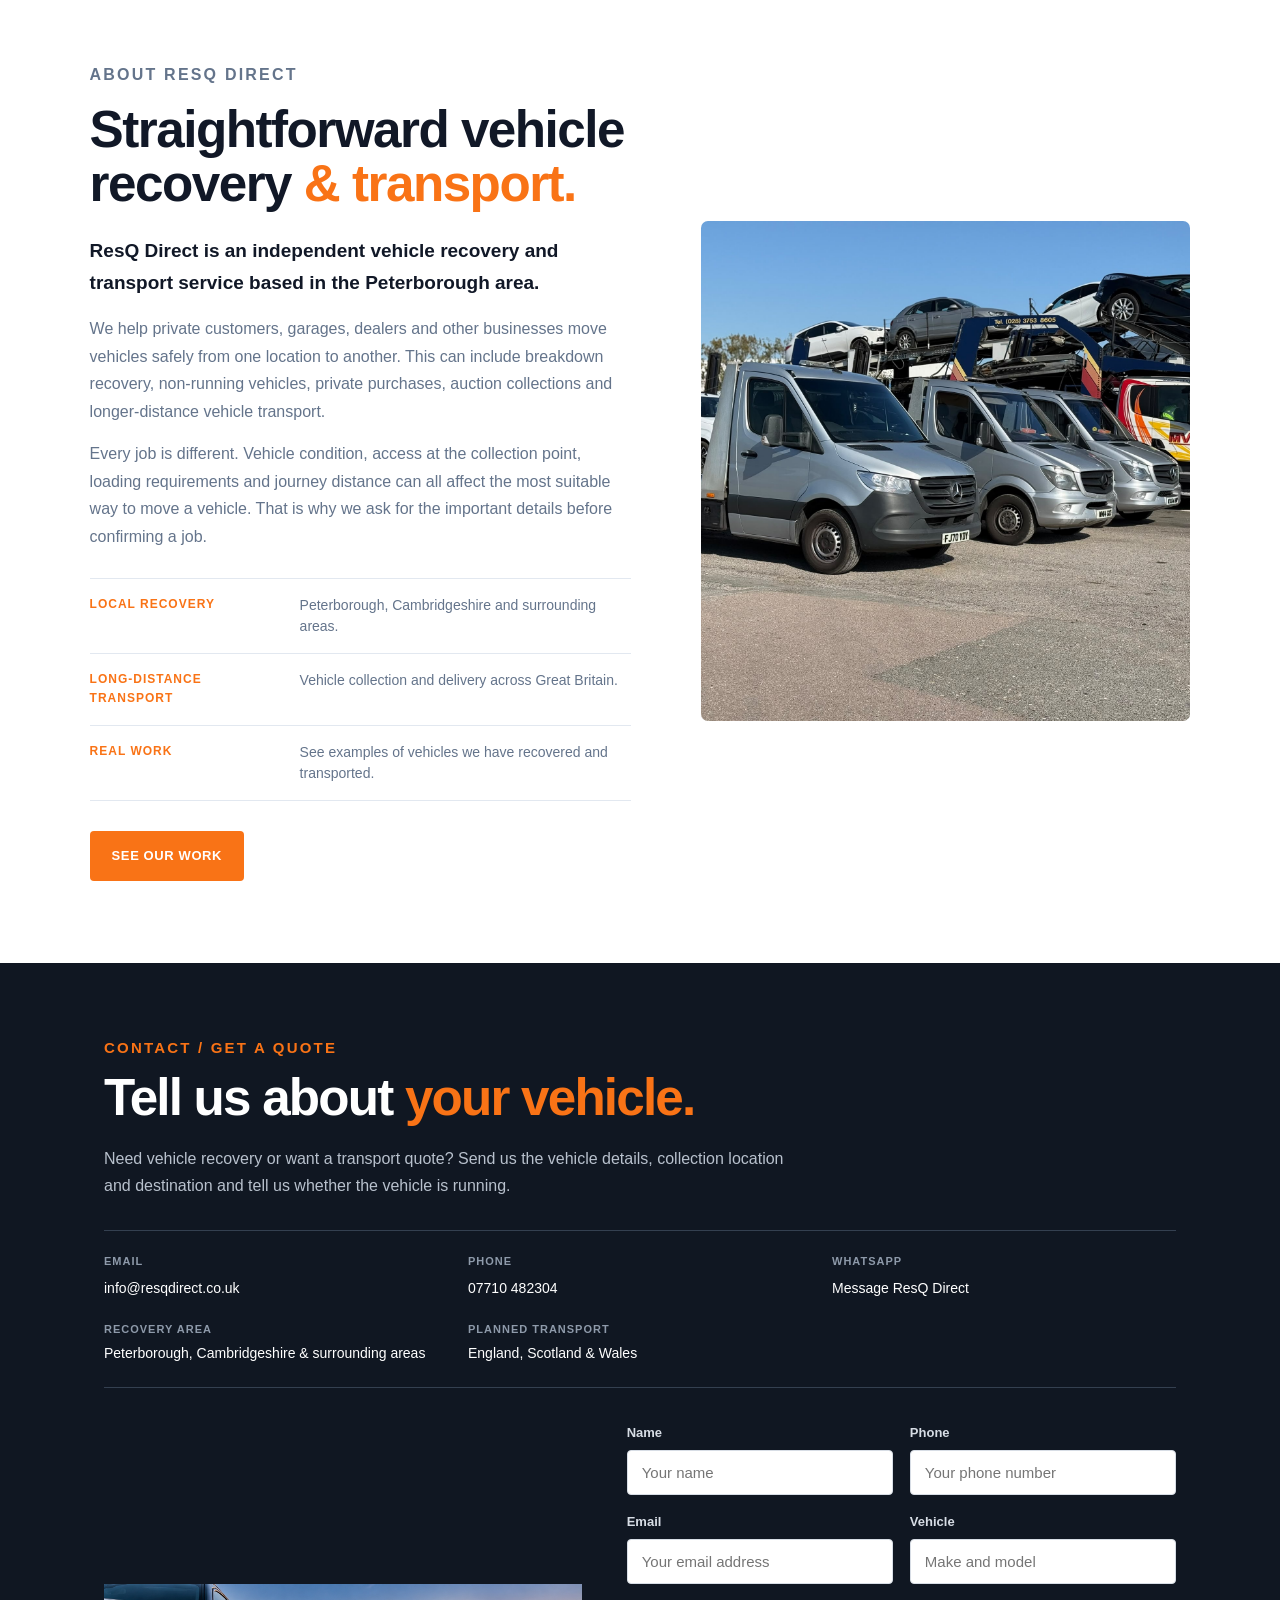
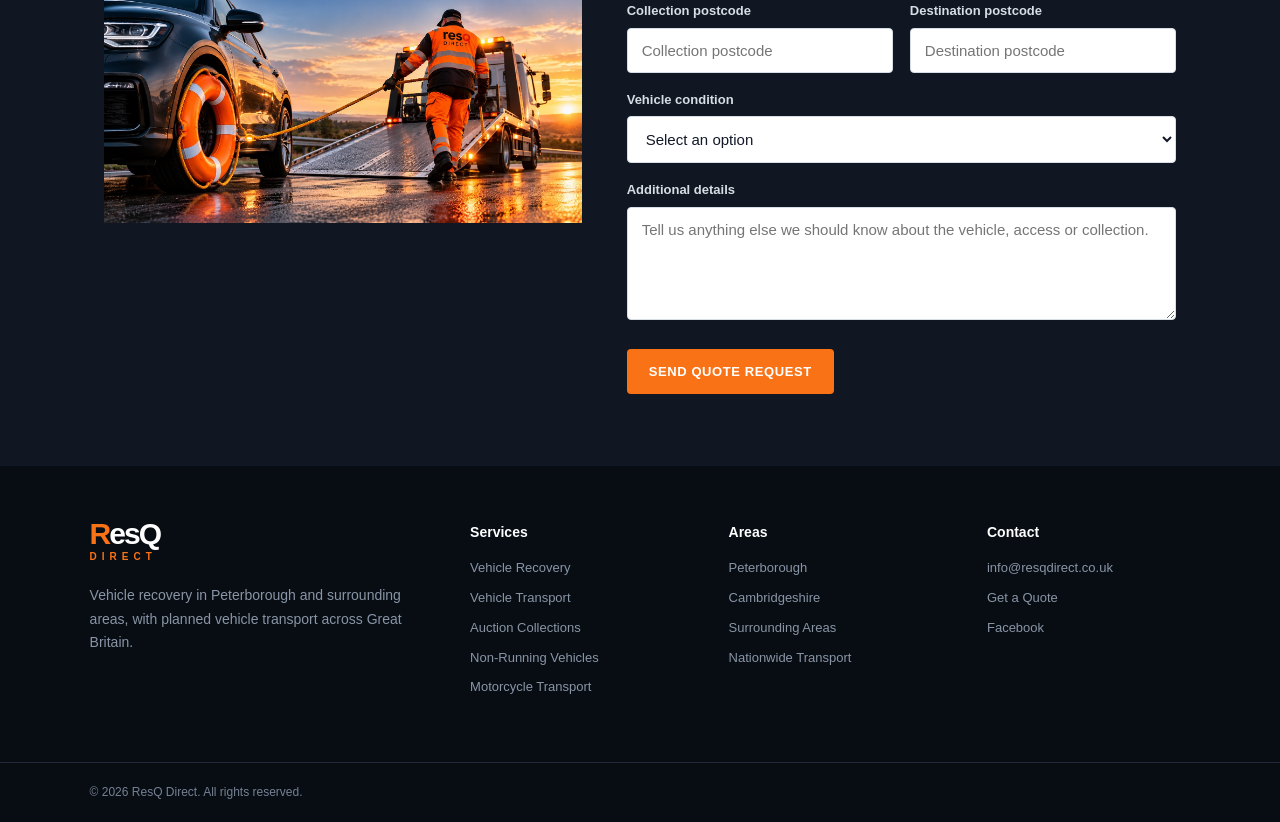
==== commit 282c2c6f: "Optimise website images and update ResQ Direct gallery" ====
--- a/index.html
+++ b/index.html
@@ -201,7 +201,7 @@
       <div class="recovery-photo">
 
         <img
-          src="images/resqdirect-van-recovery.png"
+          src="images/resqdirect-van-recovery.jpeg"
           alt="Van being recovered by ResQ Direct"
         >
 
@@ -305,7 +305,7 @@
         <div class="transport-photo">
 
   <img
-    src="images/resqdirect-real-two-car-vehicle-transport.png"
+    src="images/resqdirect-real-two-car-vehicle-transport.jpeg"
     alt="Vehicle being collected for transport by ResQ Direct"
   >
 
@@ -466,7 +466,7 @@
       <div class="why-photo">
 
         <img
-          src="images/resqdirect-london-suv-recovery.png"
+          src="images/bluecarrealphoto-web.jpg"
           alt="Vehicle recovery and transport by ResQ Direct"
         >
 
@@ -538,7 +538,7 @@
   <div class="areas-photo">
 
     <img
-      src="images/resqdirect-scottish-highlands-recovery.png"
+      src="images/resqdirect-scottish-highlands-recovery.jpg"
       alt="ResQ Direct vehicle recovery and transport across Great Britain"
     >
 
@@ -578,7 +578,7 @@
       <div class="work-showcase-image">
 
         <img
-          src="images/resqdirect-roadside-breakdown-customers.png"
+          src="images/resqdirect-roadside-breakdown-customers.jpg"
           alt="Vehicle breakdown recovery"
         >
 
@@ -658,38 +658,65 @@
 
     <a class="home-work-photo" href="our-work.html">
       <img
-        src="images/resqdirect-real-audi-vehicle-transport.png"
+        src="images/resqdirect-real-audi-vehicle-transport.jpg"
         alt="Vehicle transport completed by ResQ Direct"
       >
     </a>
 
     <a class="home-work-photo" href="our-work.html">
       <img
-        src="images/resqdirect-real-ford-vehicle-recovery.png"
+        src="images/resqdirect-real-ford-vehicle-recovery.jpg"
         alt="Vehicle recovery completed by ResQ Direct"
       >
     </a>
 
     <a class="home-work-photo" href="our-work.html">
       <img
-        src="images/resqdirect-real-two-car-vehicle-transport.png"
+        src="images/resqdirect-real-two-car-vehicle-transport.jpeg"
         alt="Vehicle transport using recovery truck and trailer"
       >
     </a>
 
     <a class="home-work-photo" href="our-work.html">
       <img
-        src="images/resqdirect-real-vehicle-transport-citroen.png"
+        src="images/resqdirect-real-vehicle-transport-citroen.jpg"
         alt="Vehicle collection and transport completed by ResQ Direct"
       >
     </a>
 
     <a class="home-work-photo" href="our-work.html">
       <img
-        src="images/resqdirect-real-nissan-vehicle-transport-trailer.png"
+        src="images/resqdirect-real-nissan-vehicle-transport-trailer.jpg"
         alt="Vehicle transport completed by ResQ Direct"
       >
     </a>
+    <a class="home-work-photo" href="our-work.html">
+  <img
+    src="images/bmwmotoday.jpg"
+    alt="BMW motorcycle transport by ResQ Direct"
+  >
+</a>
+
+<a class="home-work-photo" href="our-work.html">
+  <img
+    src="images/motorcyclenight.jpg"
+    alt="Motorcycle recovery and transport at night"
+  >
+</a>
+
+<a class="home-work-photo" href="our-work.html">
+  <img
+    src="images/bluecarrealphoto.jpg"
+    alt="Blue car vehicle transport by ResQ Direct"
+  >
+</a>
+
+<a class="home-work-photo" href="our-work.html">
+  <img
+    src="images/6c9888c4-e1c6-4ec1-8c65-4b9161809e94.JPG"
+    alt="Vehicle recovery and transport by ResQ Direct"
+  >
+</a>
 
   </div>
 
@@ -729,7 +756,7 @@
         <article class="service-story">
 
           <img
-            src="images/resqdirect-roadside-accident-recovery.png"
+            src="images/resqdirect-roadside-accident-recovery.jpg"
             alt="Accident damaged vehicle being recovered"
           >
 
@@ -756,7 +783,7 @@
         <article class="service-story">
 
           <img
-            src="images/resqdirect-auction-vehicle-collection.png"
+            src="images/resqdirect-auction-vehicle-yard.jpg"
             alt="Vehicle being collected from a UK vehicle auction"
           >
 
@@ -782,7 +809,7 @@
         <article class="service-story">
 
           <img
-            src="images/resqdirect-motorcycle-transport.png"
+            src="images/resqdirect-motorcycle-transport.jpg"
             alt="Motorcycle being transported"
           >
 
@@ -1034,7 +1061,7 @@
     <article class="guide-card">
 
       <img
-        src="images/resqdirect-roadside-breakdown-customers.png"
+        src="images/resqdirect-guide-car-breakdown.jpg"
         alt="Vehicle breakdown at the roadside"
       >
 
@@ -1062,7 +1089,7 @@
     <article class="guide-card">
 
       <img
-        src="images/resqdirect-real-nissan-vehicle-transport-trailer.png"
+        src="images/resqdirect-real-nissan-vehicle-transport-trailer.jpg"
         alt="Non-running vehicle being transported"
       >
 
@@ -1088,7 +1115,7 @@
     <article class="guide-card">
 
       <img
-        src="images/resqdirect-auction-vehicle-collection.png"
+        src="images/resqdirect-auction-vehicle-collection.jpg"
         alt="Vehicle collection and transport"
       >
 
@@ -1336,7 +1363,7 @@
 <div class="contact-form-row">
 <div class="contact-image">
   <img
-    src="images/resqdirect-contact-quote-recovery.png"
+    src="images/resqdirect-contact-recovery.jpg"
     alt="Contact ResQ Direct for vehicle recovery and transport"
   >
 </div>
--- a/style.css
+++ b/style.css
@@ -262,7 +262,7 @@
       rgba(5, 12, 22, 0.25) 66%,
       rgba(5, 12, 22, 0.08) 100%
     ),
-   url("images/resqdirect-real-recovery-truck-clean.png");
+   url("images/resqdirect-real-recovery-truck-clean.jpg");
 
   background-size: cover;
   background-position: center;
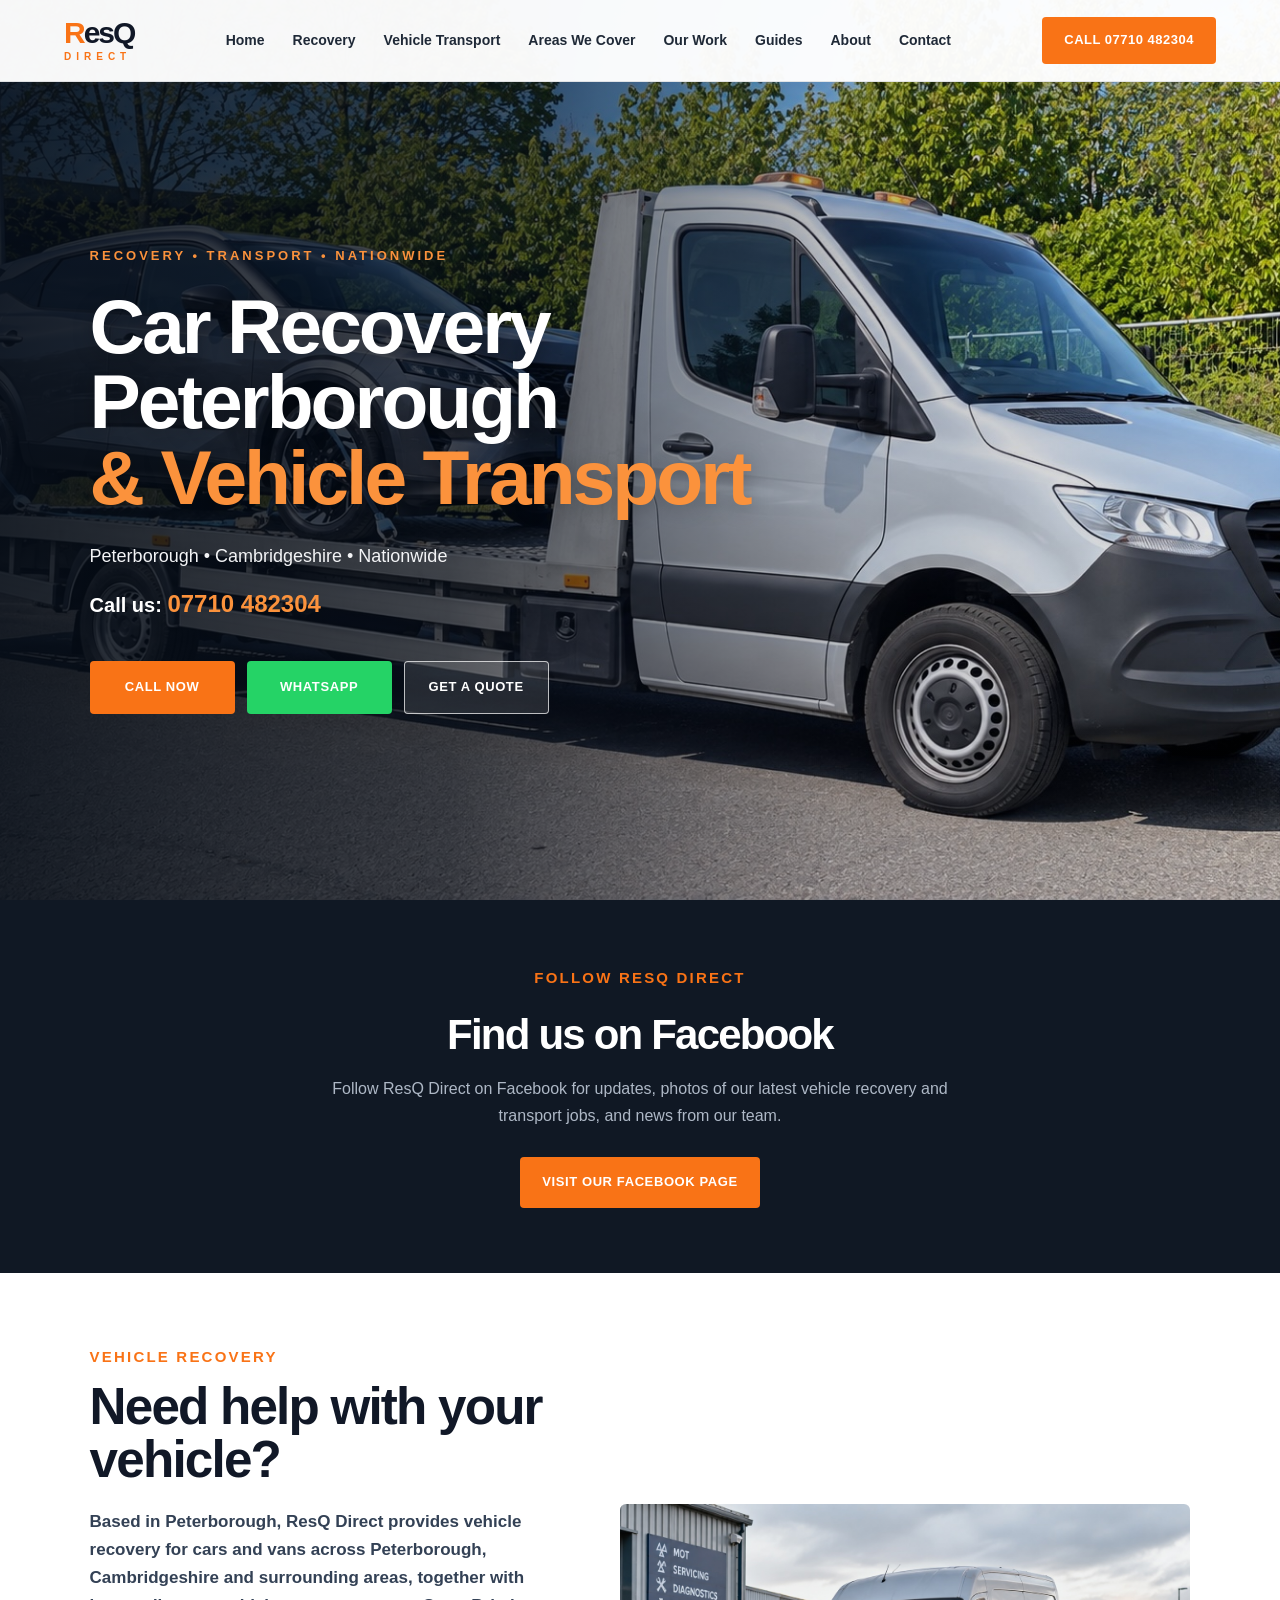
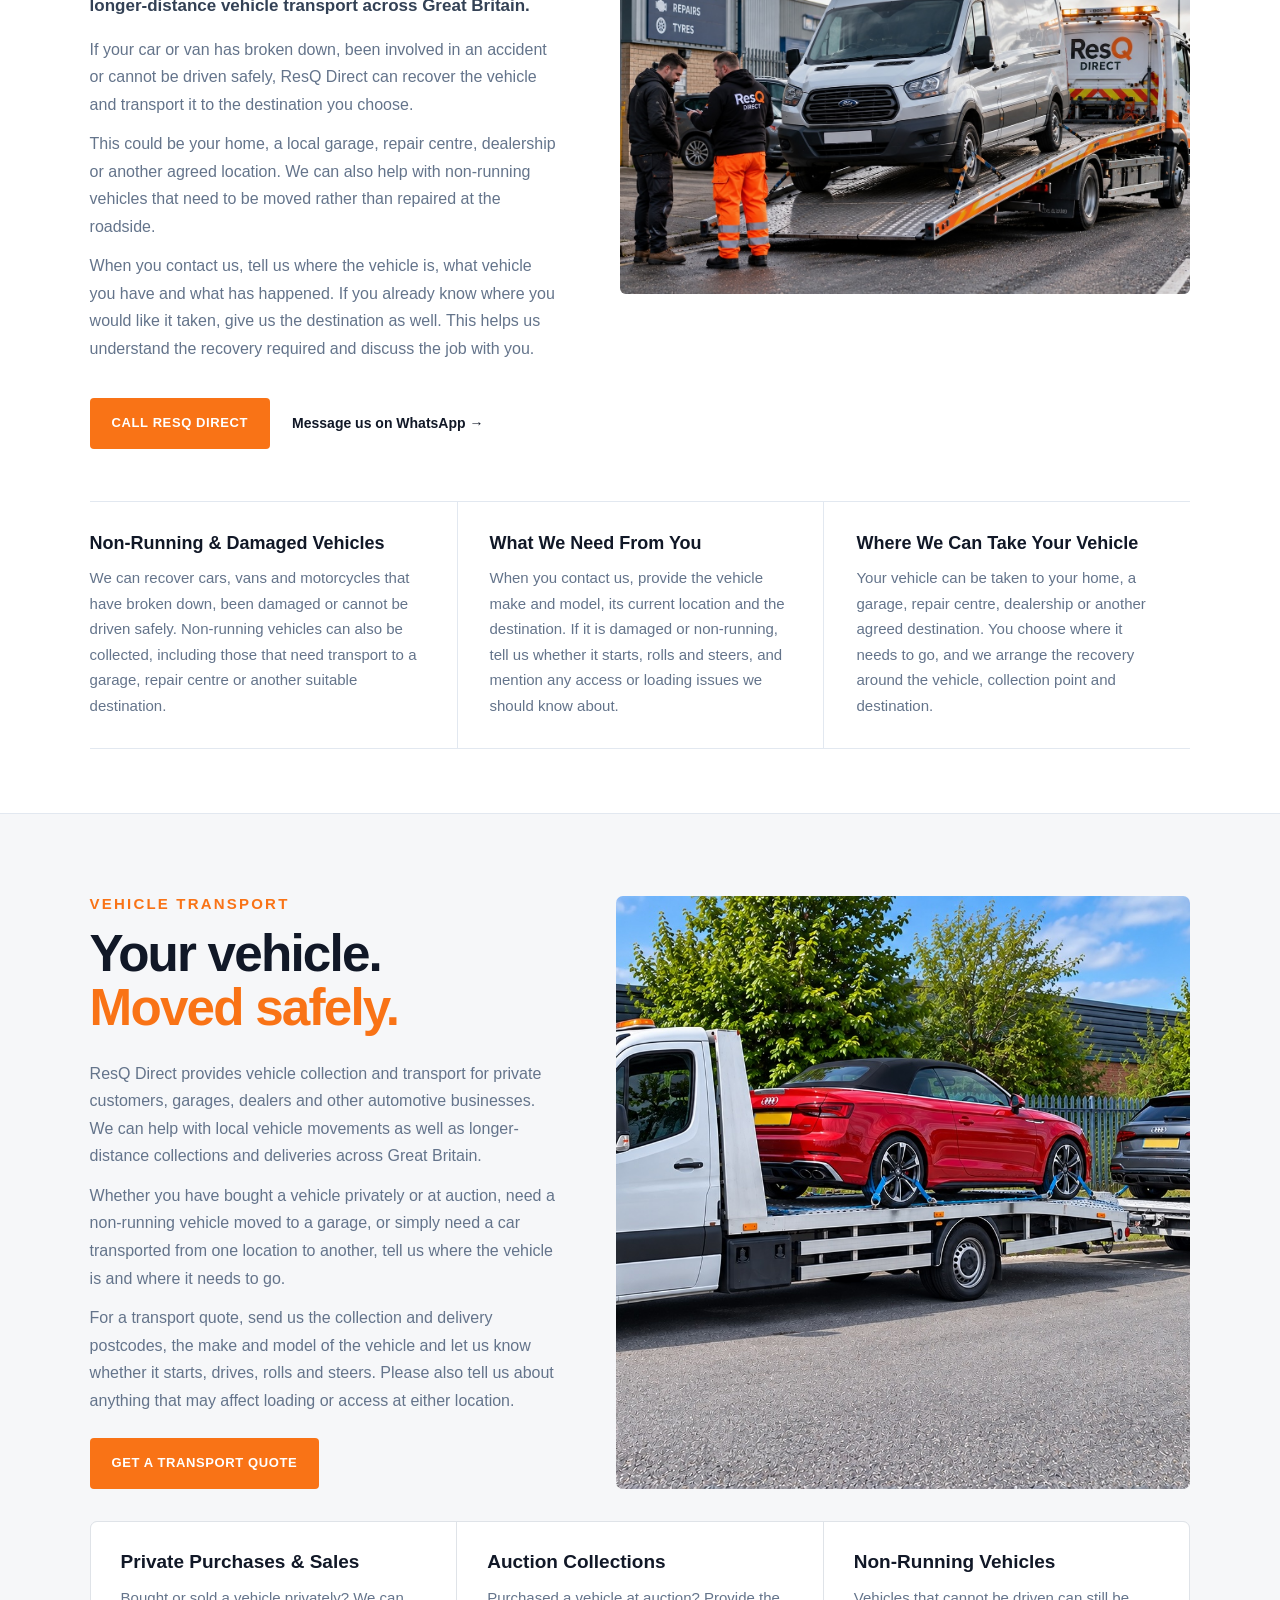
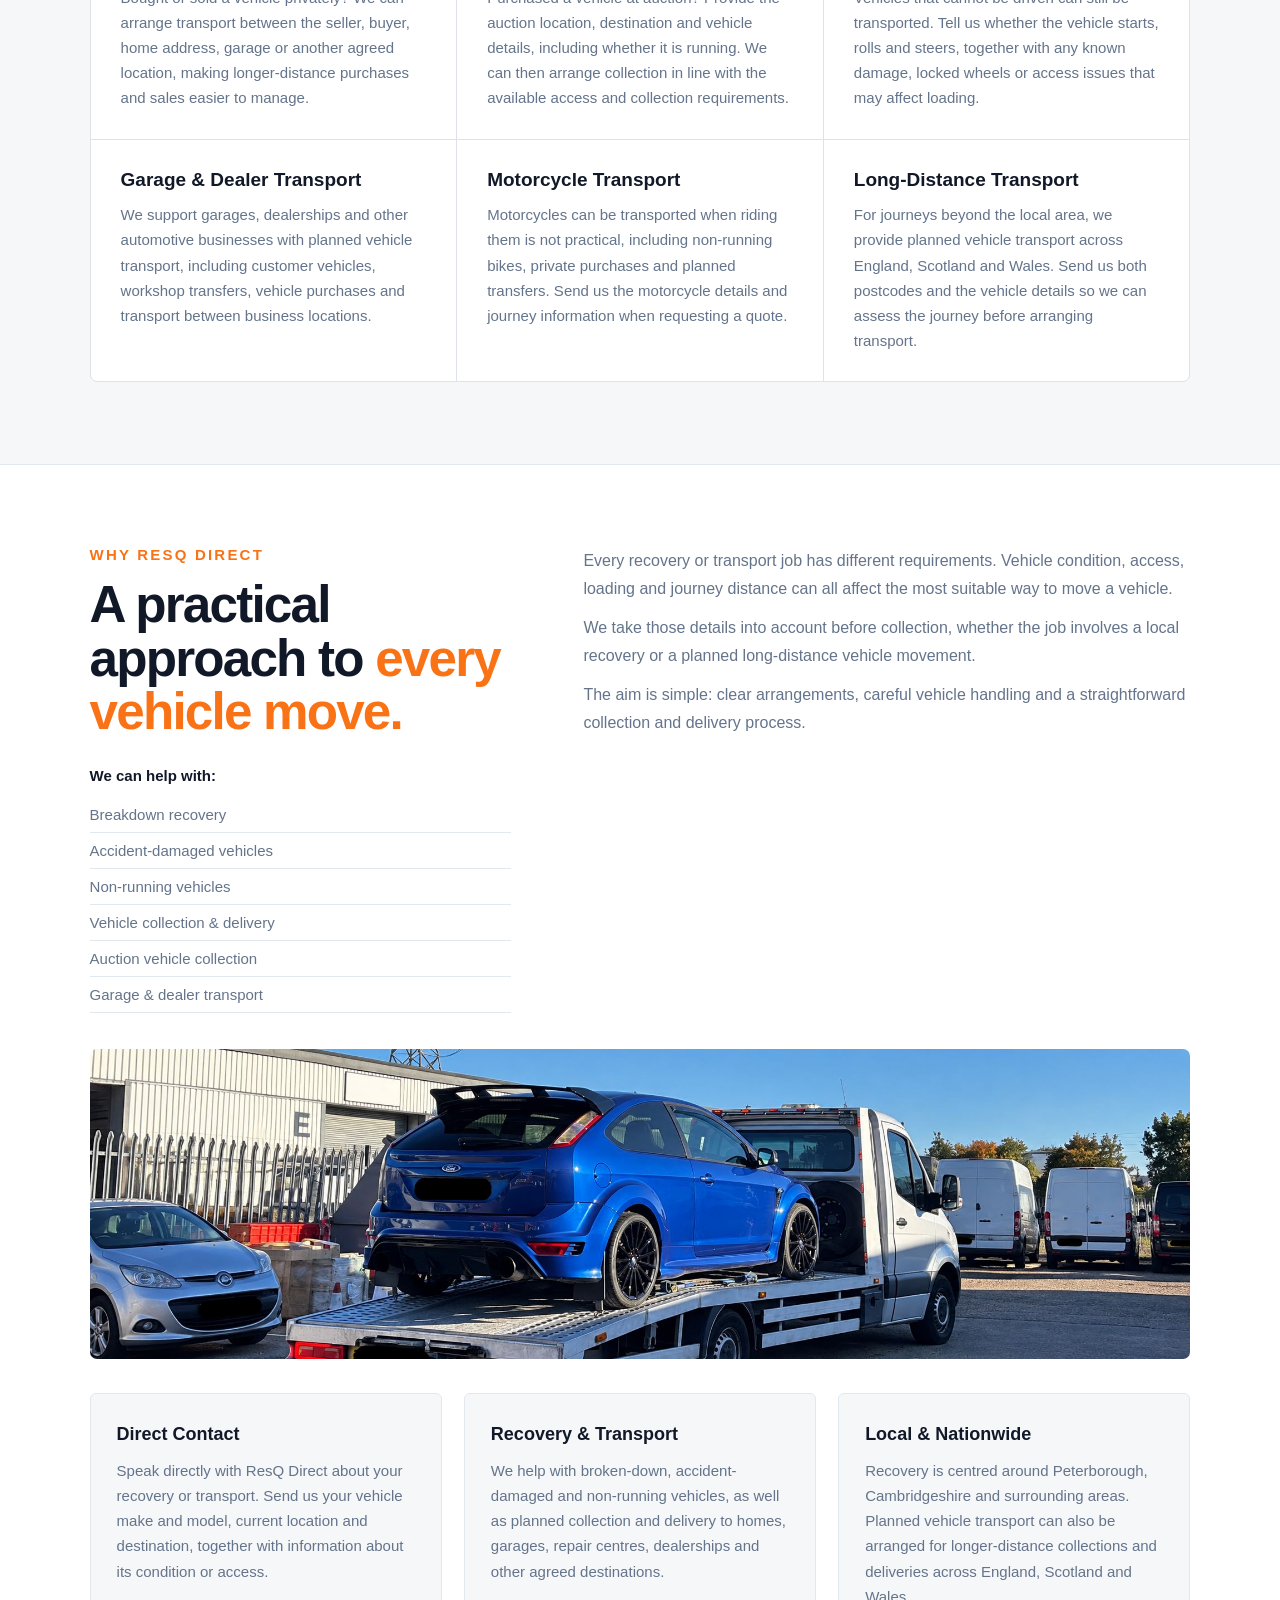
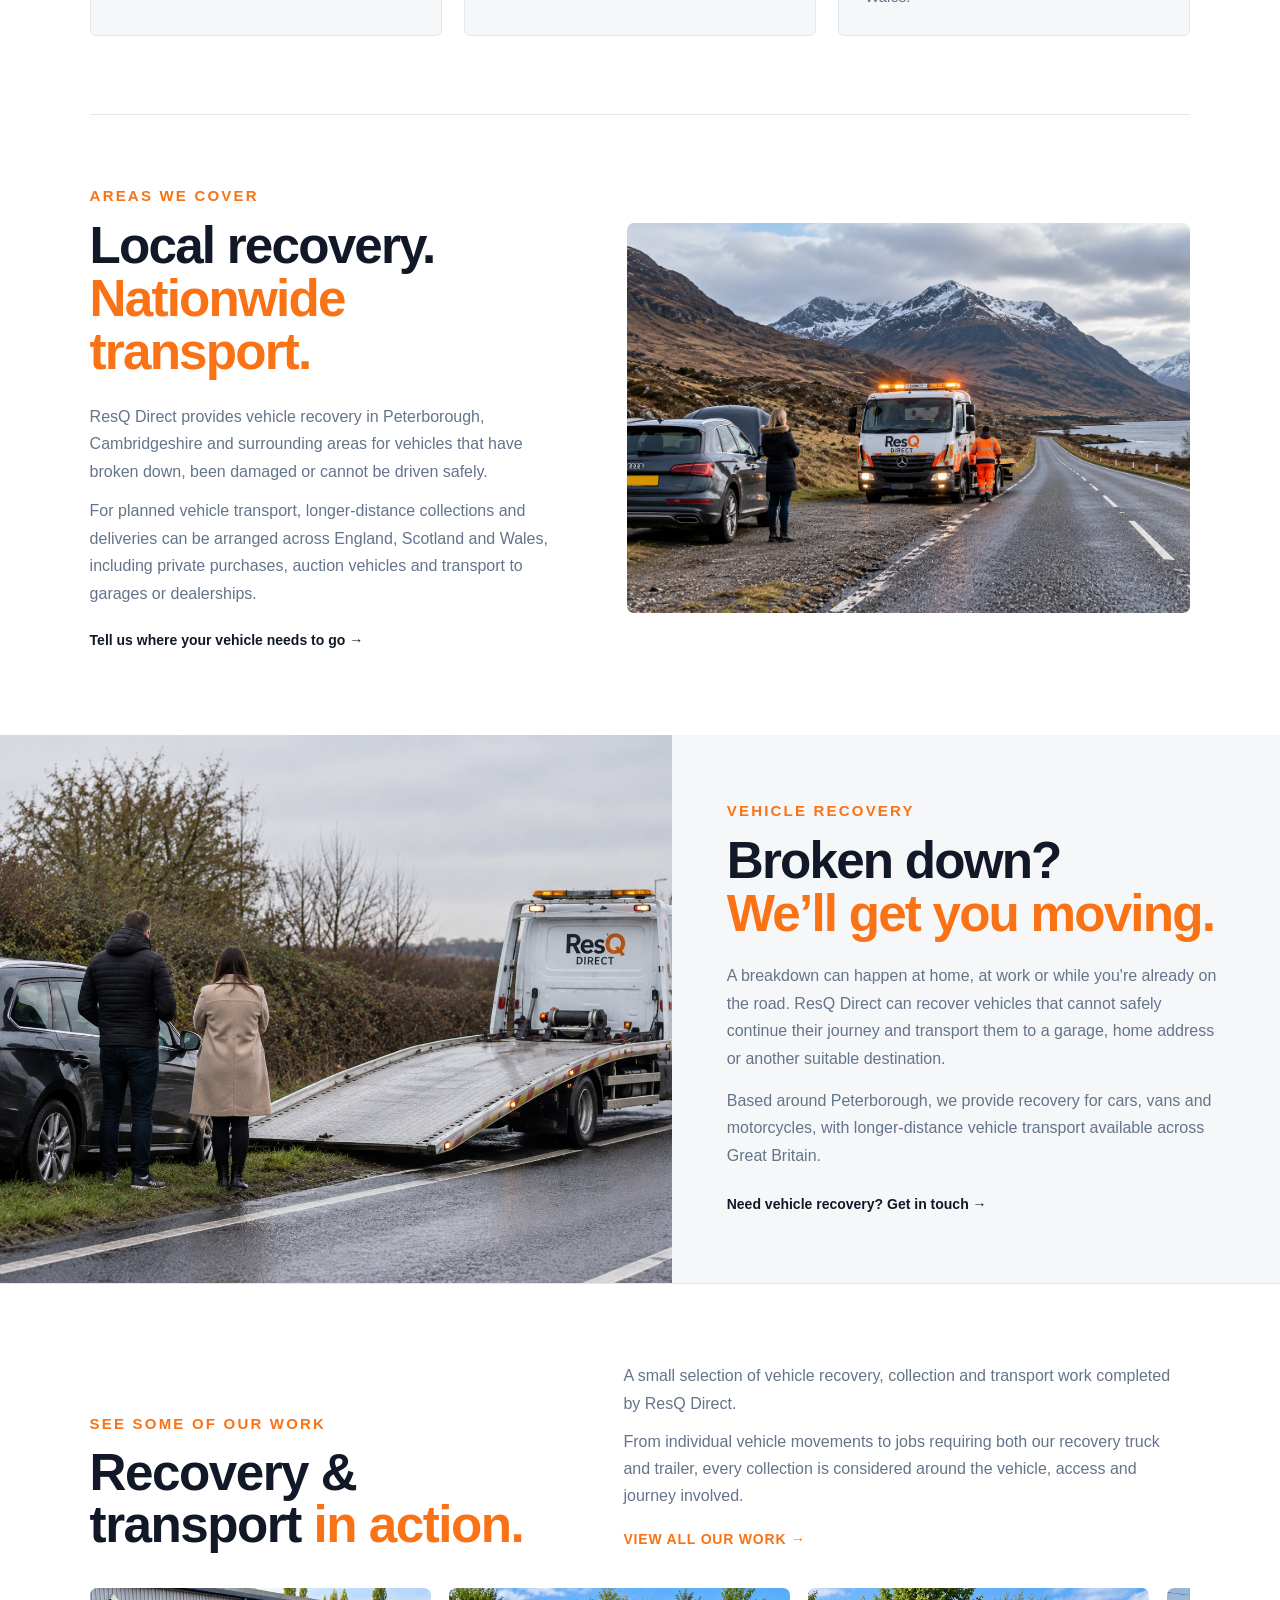
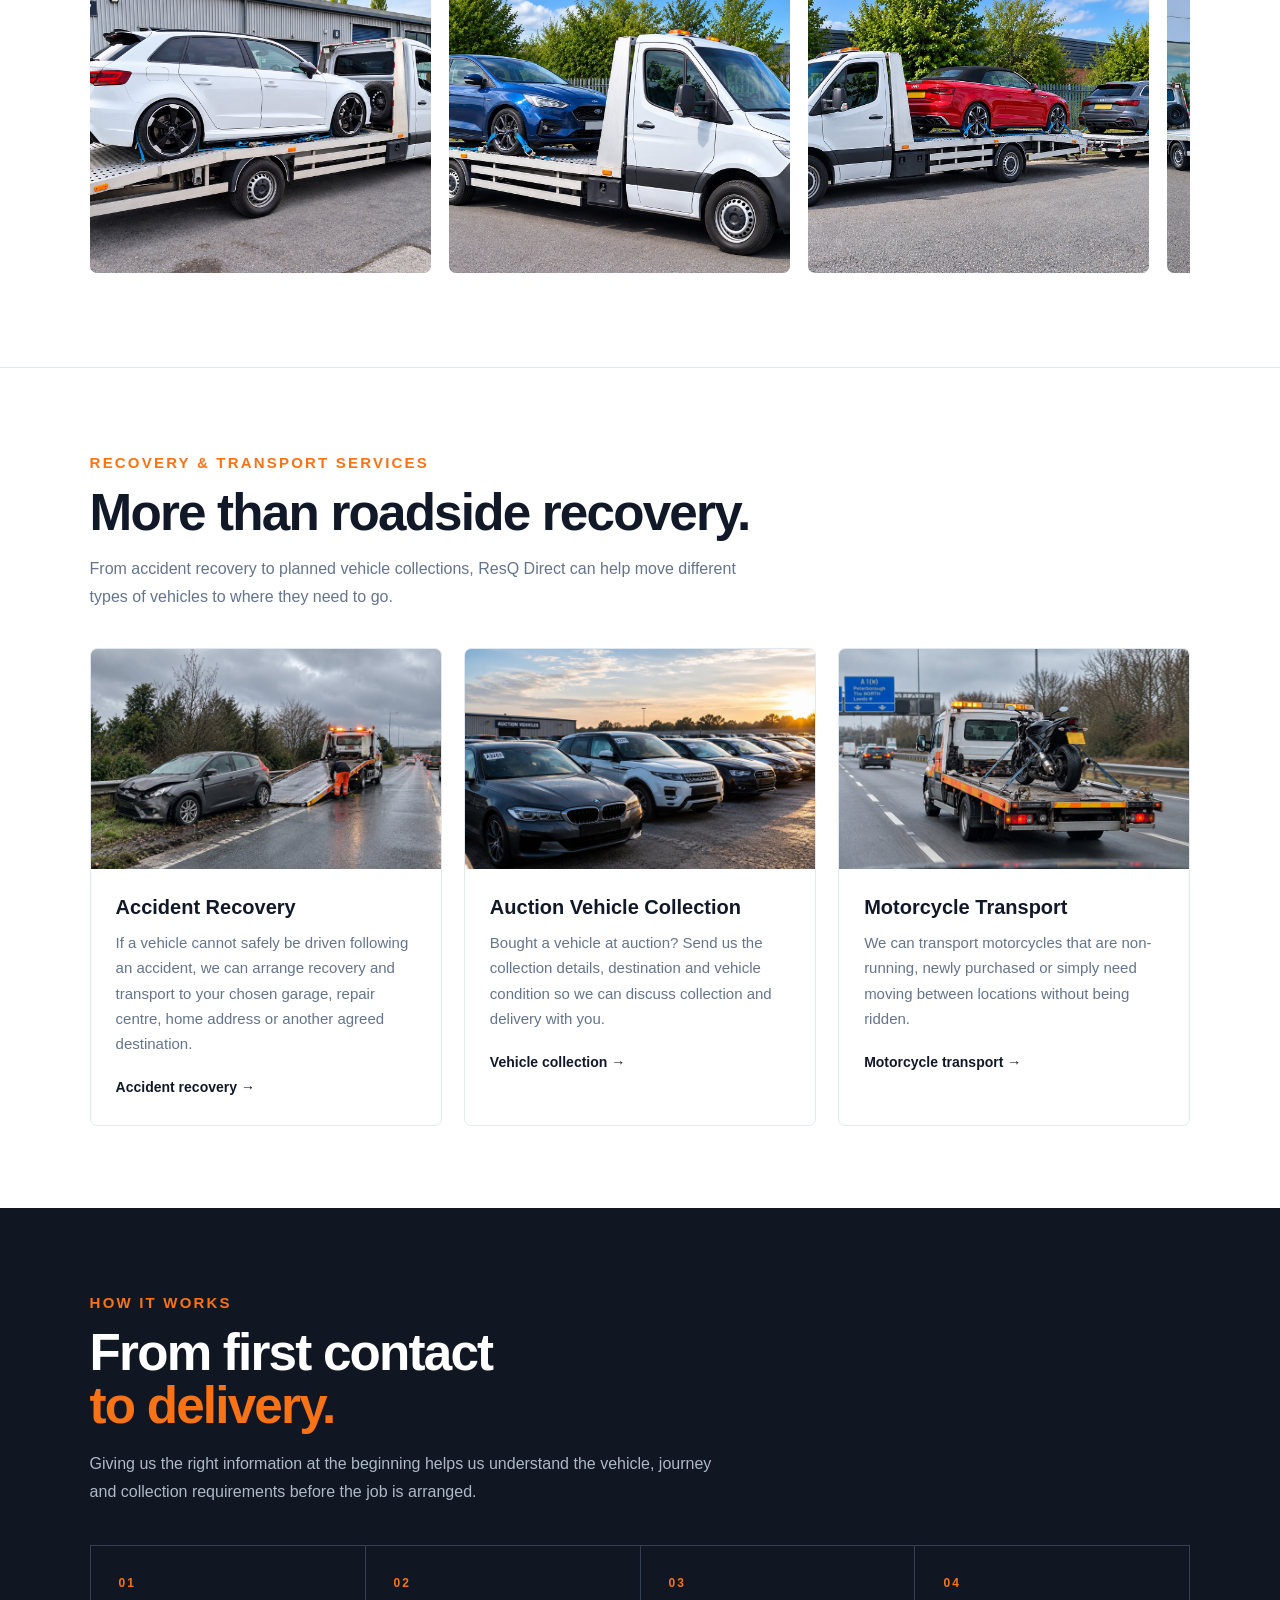
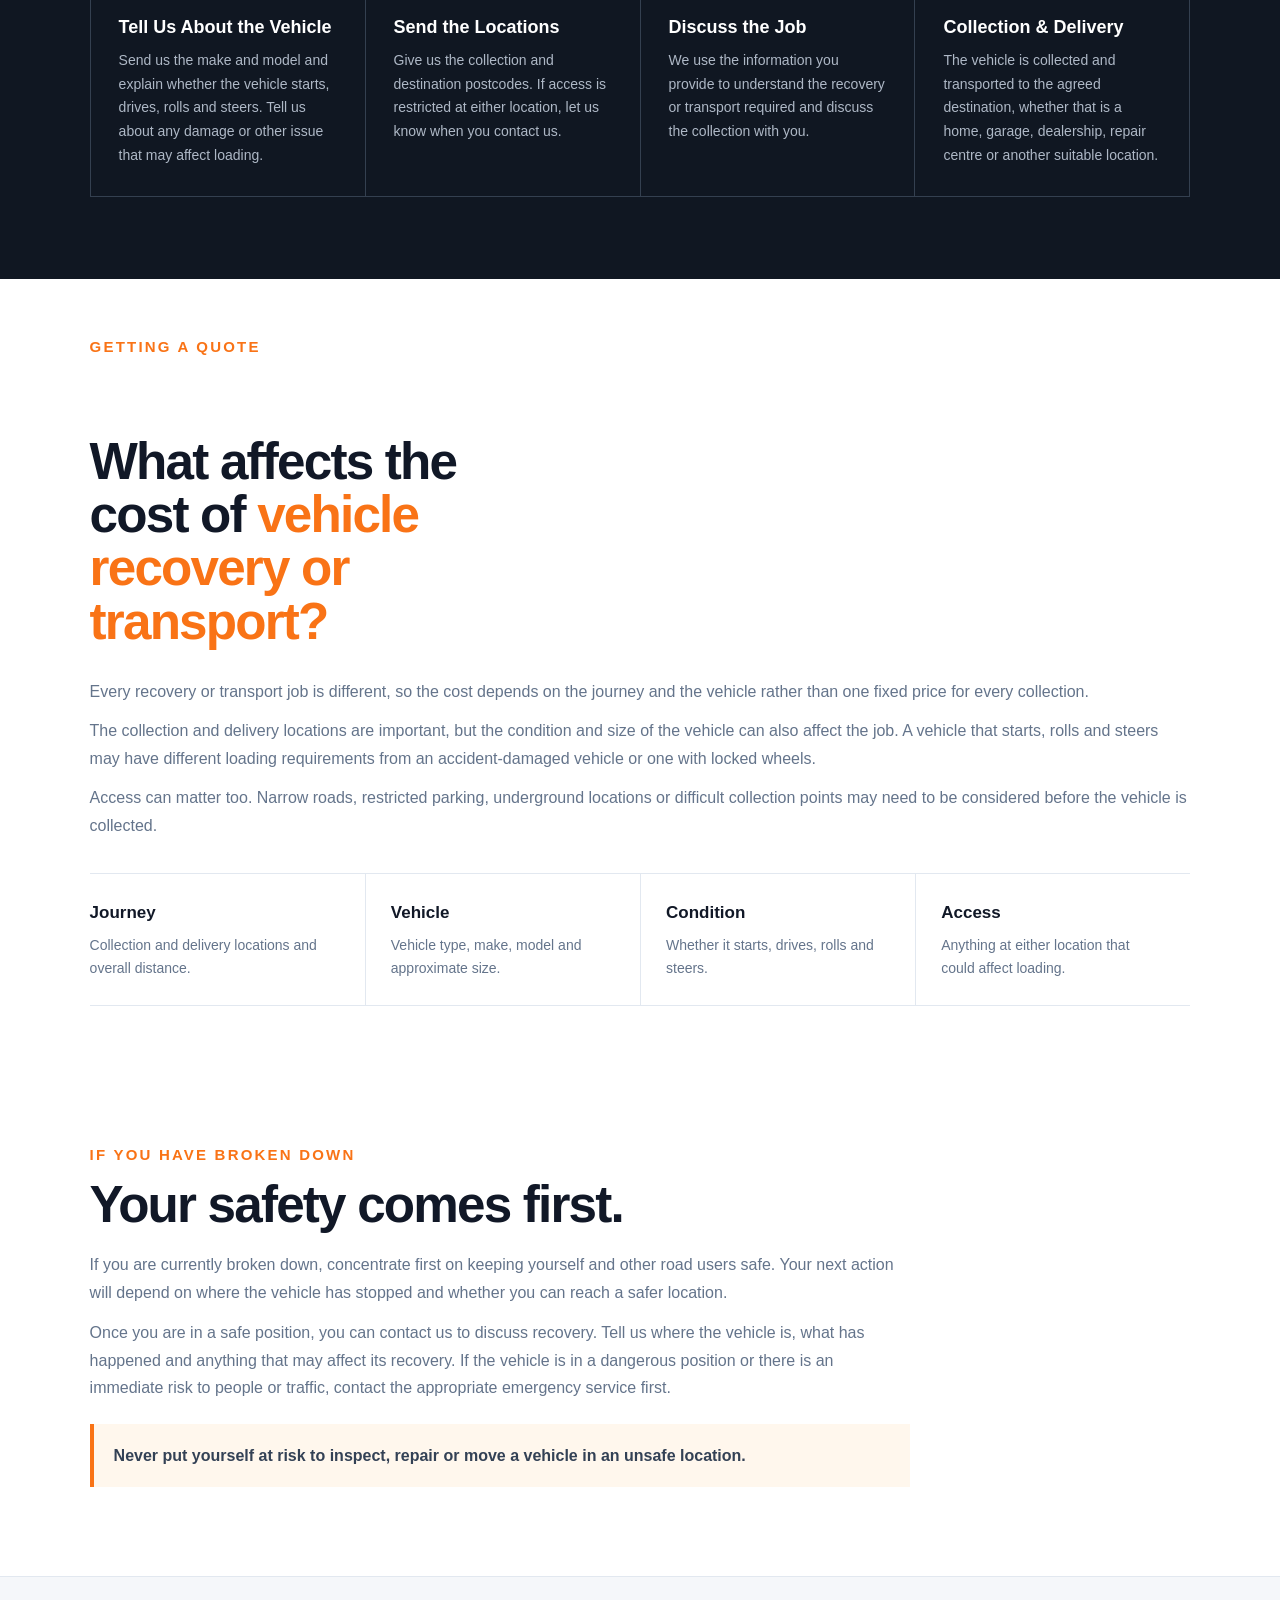
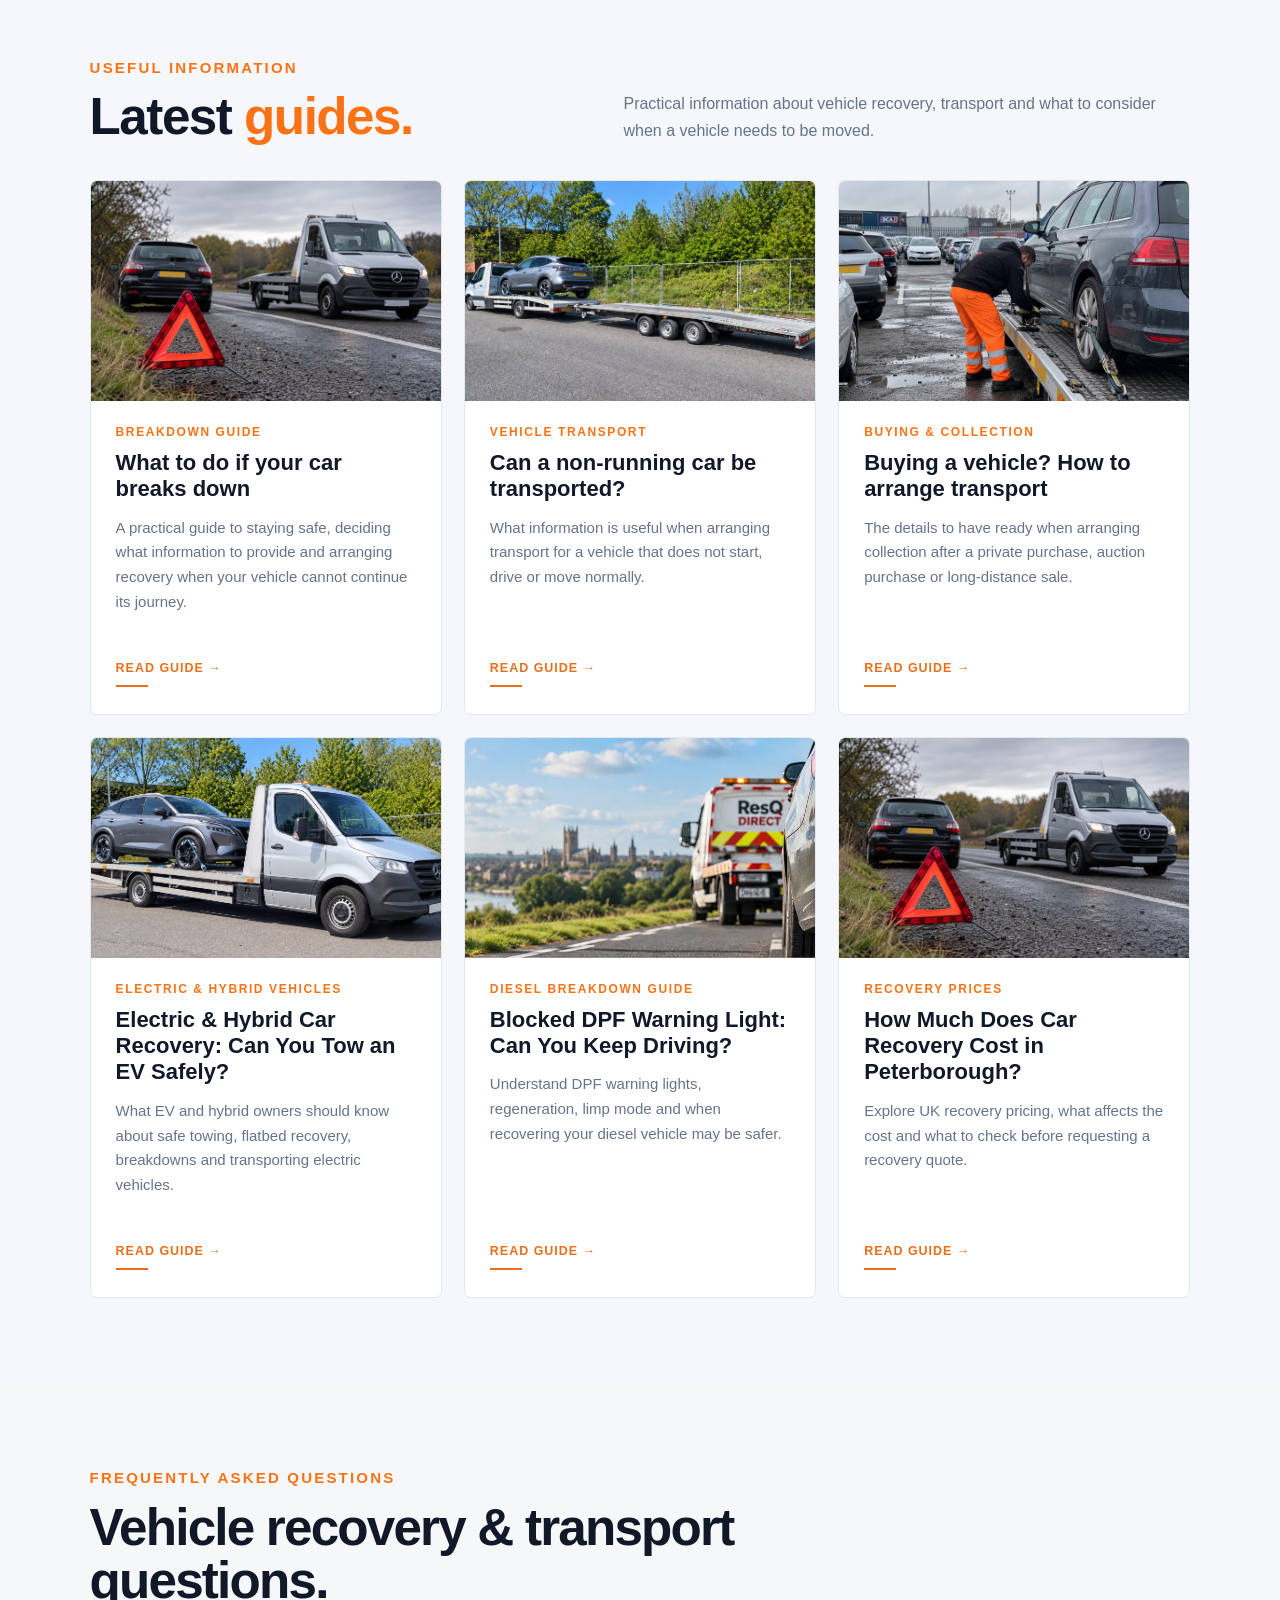
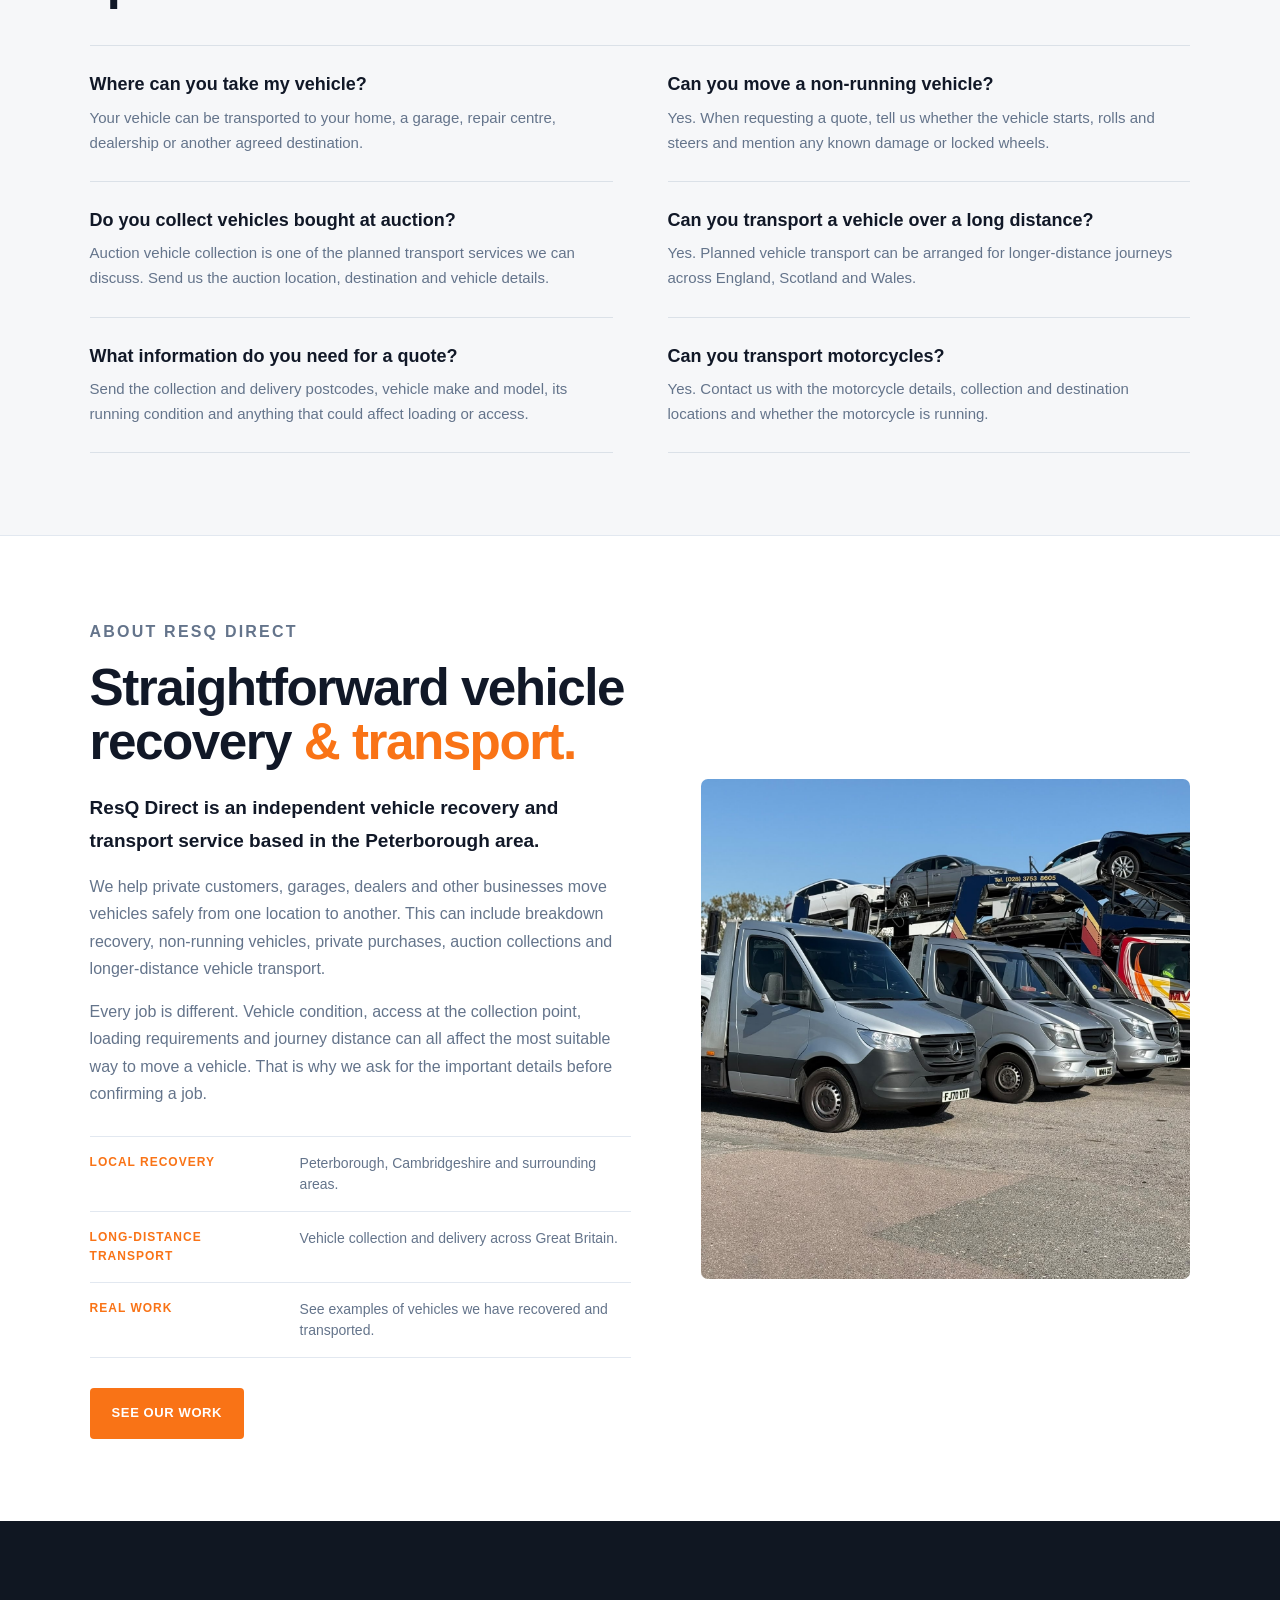
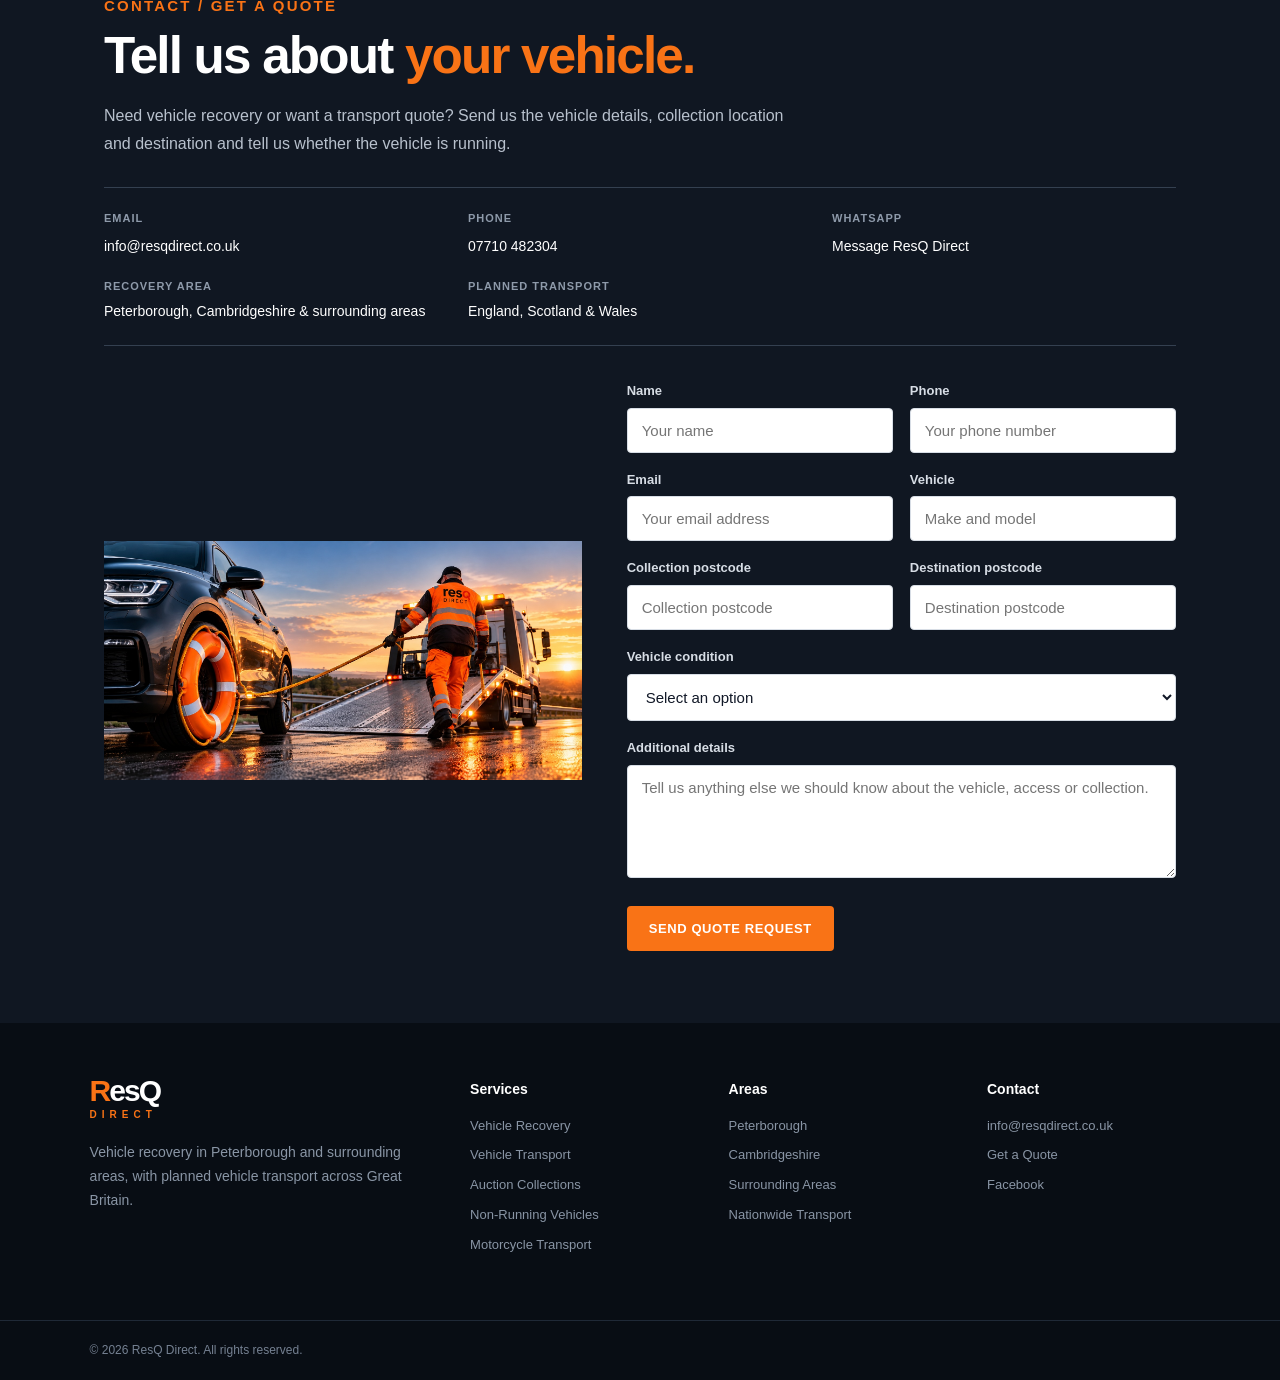
==== commit 7997edbe: "Add three new recovery guides and update website SEO" ====
--- a/index.html
+++ b/index.html
@@ -1,6 +1,5 @@
 <!DOCTYPE html>
 <html lang="en">
-x
 <head>
   <meta charset="UTF-8">
   <meta name="viewport" content="width=device-width, initial-scale=1.0">
@@ -49,7 +48,7 @@
 }
 </script>
 </head>
-
+<link rel="preload" as="image" href="images/resqdirect-real-recovery-truck-clean.jpg" fetchpriority="high">
 <body>
 
   <!-- HEADER -->
@@ -1137,6 +1136,80 @@
       </div>
 
     </article>
+
+  
+<!-- ELECTRIC & HYBRID CAR RECOVERY -->
+<article class="guide-card">
+  <img
+    src="images/resqdirect-real-recovery-truck-clean.jpg"
+    alt="Electric and hybrid vehicle recovery guide"
+    loading="lazy"
+  >
+
+  <div class="guide-card-content">
+    <p class="guide-category">ELECTRIC & HYBRID VEHICLES</p>
+
+    <h3>Electric & Hybrid Car Recovery: Can You Tow an EV Safely?</h3>
+
+    <p>
+      What EV and hybrid owners should know about safe towing,
+      flatbed recovery, breakdowns and transporting electric vehicles.
+    </p>
+
+    <a class="guide-link" href="electric-hybrid-car-recovery.html">
+      READ GUIDE →
+    </a>
+  </div>
+</article>
+
+<!-- BLOCKED DPF WARNING -->
+<article class="guide-card">
+  <img
+    src="images/resqdirect-diesel-dpf-emissions-clean-air.webp"
+    alt="Diesel particulate filter warning and vehicle recovery"
+    loading="lazy"
+  >
+
+  <div class="guide-card-content">
+    <p class="guide-category">DIESEL BREAKDOWN GUIDE</p>
+
+    <h3>Blocked DPF Warning Light: Can You Keep Driving?</h3>
+
+    <p>
+      Understand DPF warning lights, regeneration, limp mode
+      and when recovering your diesel vehicle may be safer.
+    </p>
+
+    <a class="guide-link" href="blocked-dpf-warning-regeneration-recovery.html">
+      READ GUIDE →
+    </a>
+  </div>
+</article>
+
+<!-- CAR RECOVERY PRICES -->
+<article class="guide-card">
+  <img
+    src="images/resqdirect-guide-car-breakdown.jpg"
+    alt="Car recovery costs and pricing in Peterborough"
+    loading="lazy"
+  >
+
+  <div class="guide-card-content">
+    <p class="guide-category">RECOVERY PRICES</p>
+
+    <h3>How Much Does Car Recovery Cost in Peterborough?</h3>
+
+    <p>
+      Explore UK recovery pricing, what affects the cost
+      and what to check before requesting a recovery quote.
+    </p>
+
+    <a class="guide-link" href="how-much-does-car-recovery-cost-in-peterborough.html">
+      READ GUIDE →
+    </a>
+  </div>
+</article>
+  
 
   </div>
 
--- a/style.css
+++ b/style.css
@@ -3422,4 +3422,82 @@
 
 .facebook-content .btn {
   display: inline-block;
-}+}
+
+/* RESQ DIRECT — ARTICLE FORMATTING FIXES */
+
+/* Prevent article headings hiding behind the fixed menu */
+article h2,
+article h3,
+article section[id] {
+  scroll-margin-top: 115px;
+}
+
+/* Improve article table layout */
+article table {
+  width: 100%;
+  border-collapse: collapse;
+  table-layout: auto;
+  margin: 24px 0;
+}
+
+article th,
+article td {
+  padding: 12px 14px;
+  text-align: left;
+  vertical-align: top;
+  overflow-wrap: break-word;
+  line-height: 1.55;
+  border-bottom: 1px solid #e5e7eb;
+}
+
+article th {
+  font-weight: 700;
+  background-color: #f5f5f5;
+}
+
+/* Improve spacing between article paragraphs */
+article p {
+  line-height: 1.75;
+  margin-bottom: 16px;
+}
+
+/* Allow tables to fit better on smaller screens */
+@media (max-width: 767px) {
+  article table {
+    font-size: 14px;
+  }
+
+  article th,
+  article td {
+    padding: 9px 7px;
+  }
+}
+
+/* ResQ Direct — article text readability */
+.article-content p,
+.article-content li {
+  color: #28313d;
+}
+
+/* ResQ Direct — article column alignment */
+.article-layout {
+  display: grid;
+  grid-template-columns: 250px minmax(0, 1fr);
+  gap: 30px;
+}
+
+.article-content {
+  min-width: 0;
+}
+
+.article-content img {
+  max-width: 100%;
+  height: auto;
+}
+
+@media (max-width: 767px) {
+  .article-layout {
+    grid-template-columns: 1fr;
+  }
+}
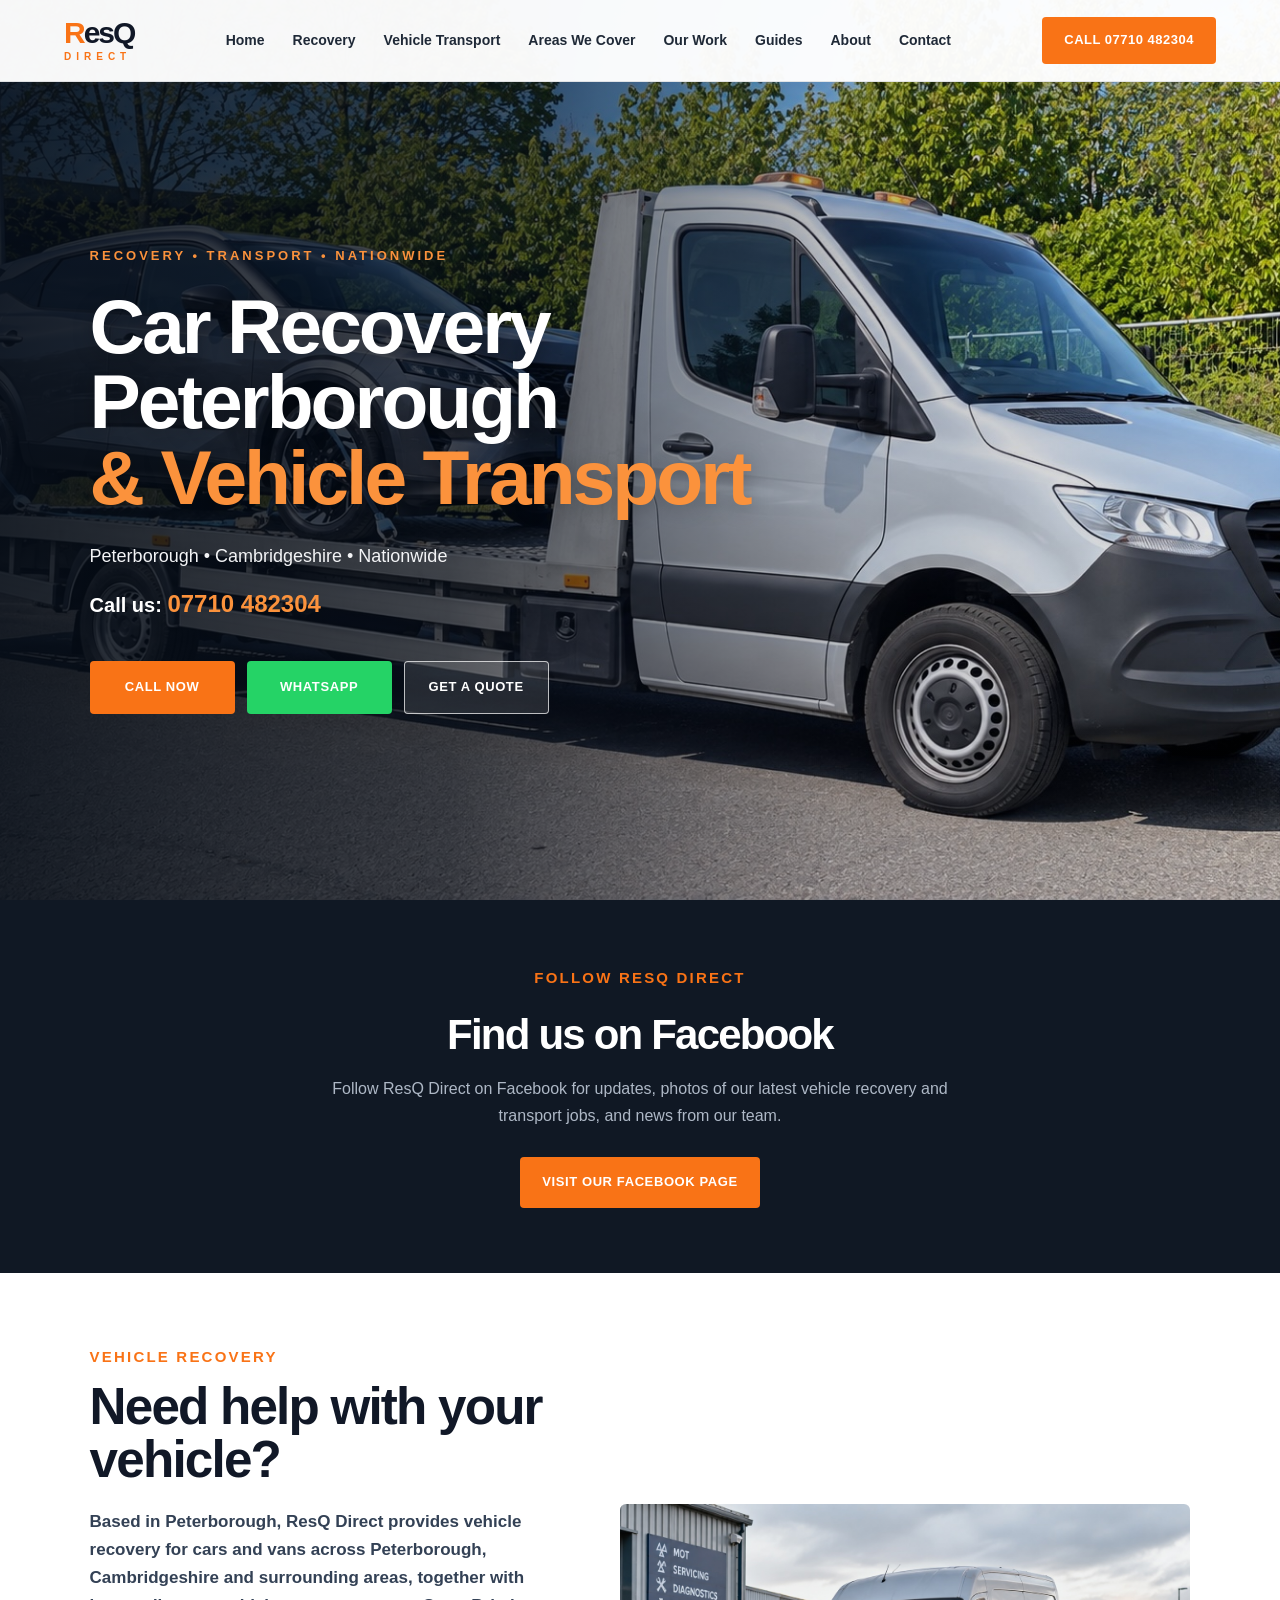
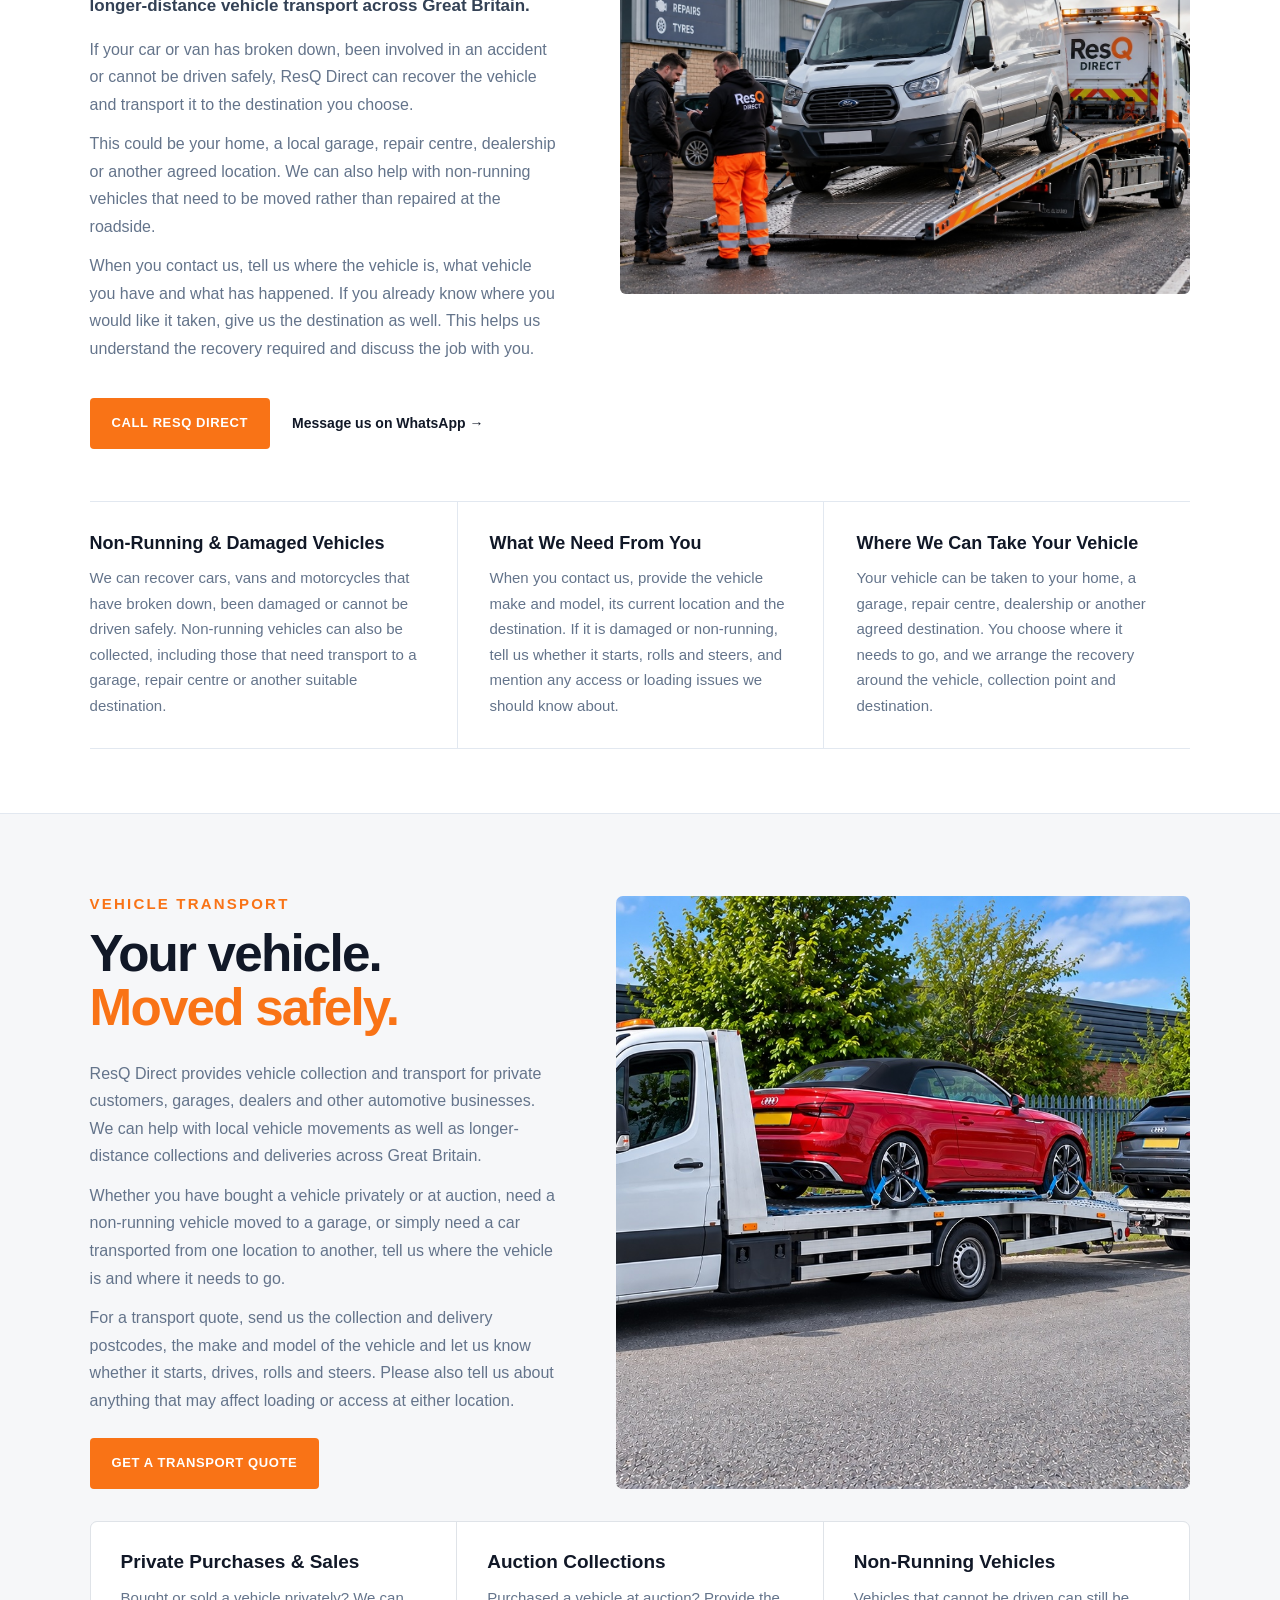
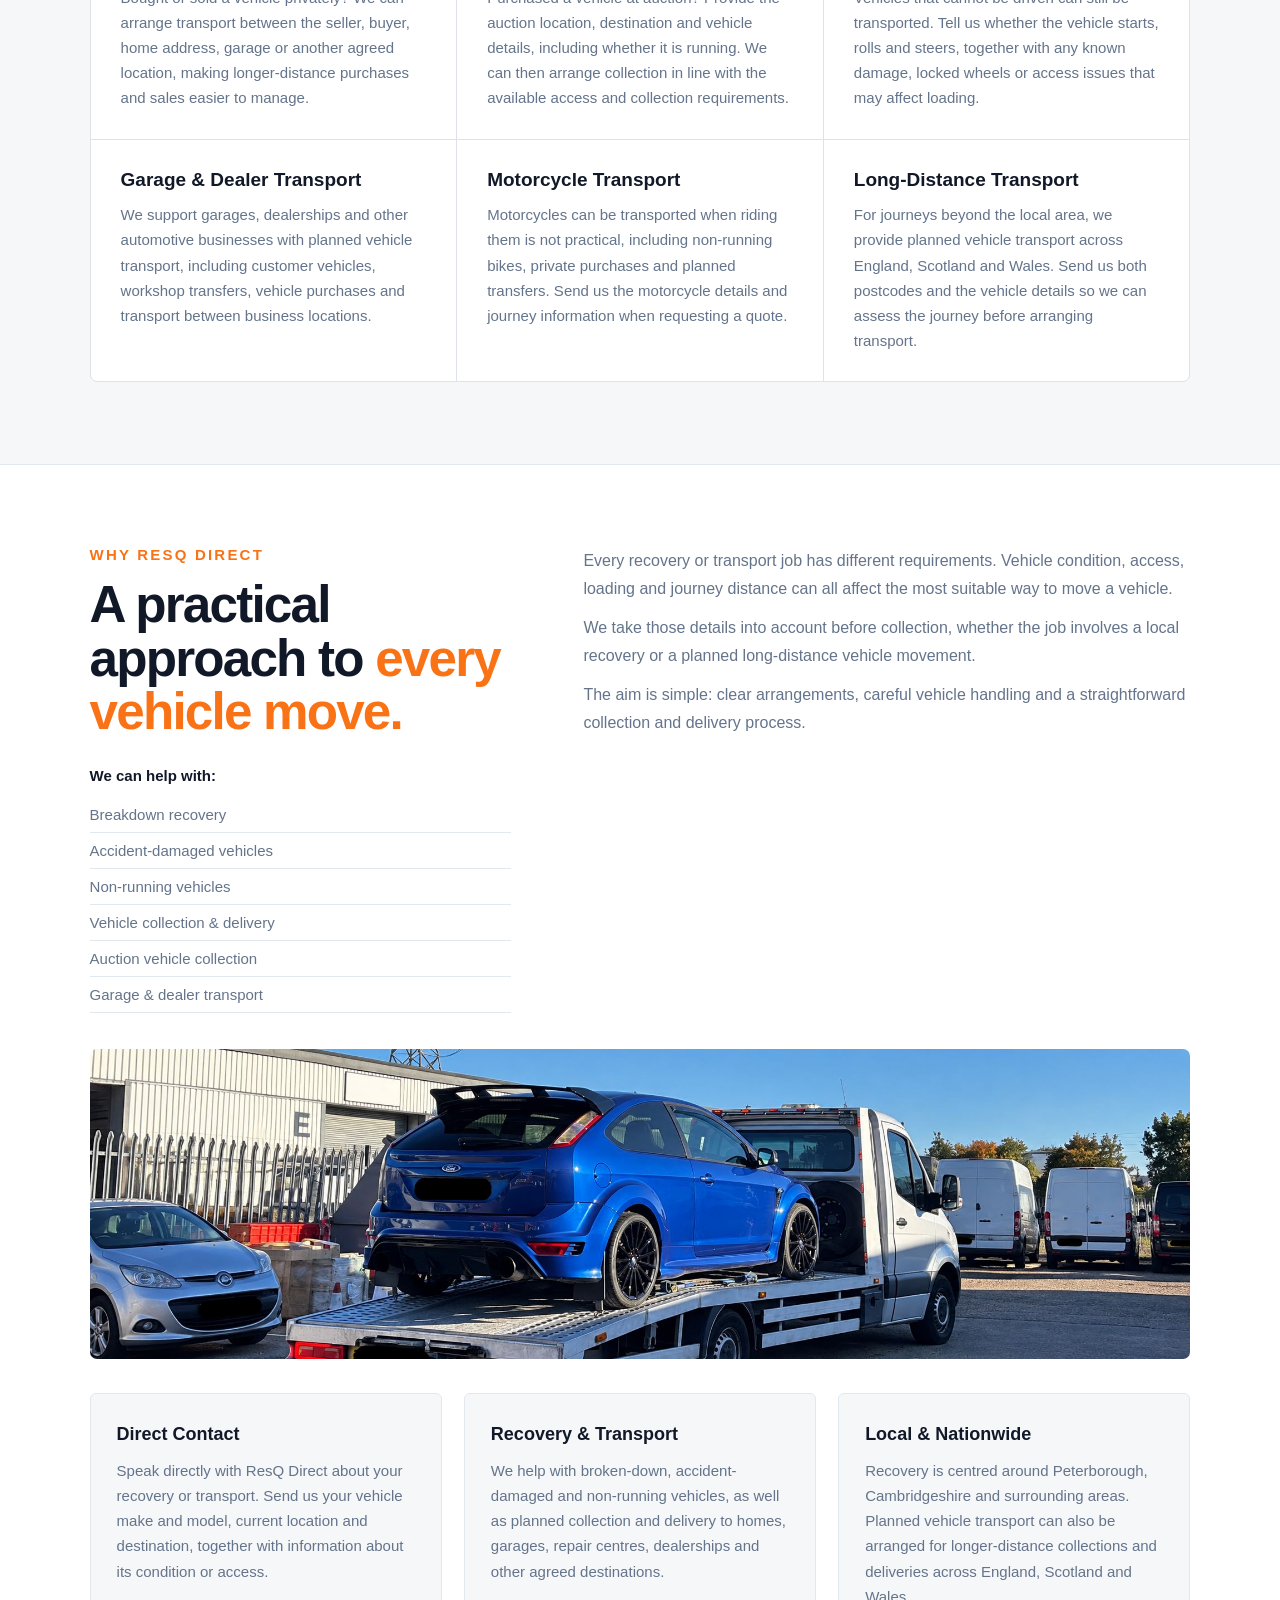
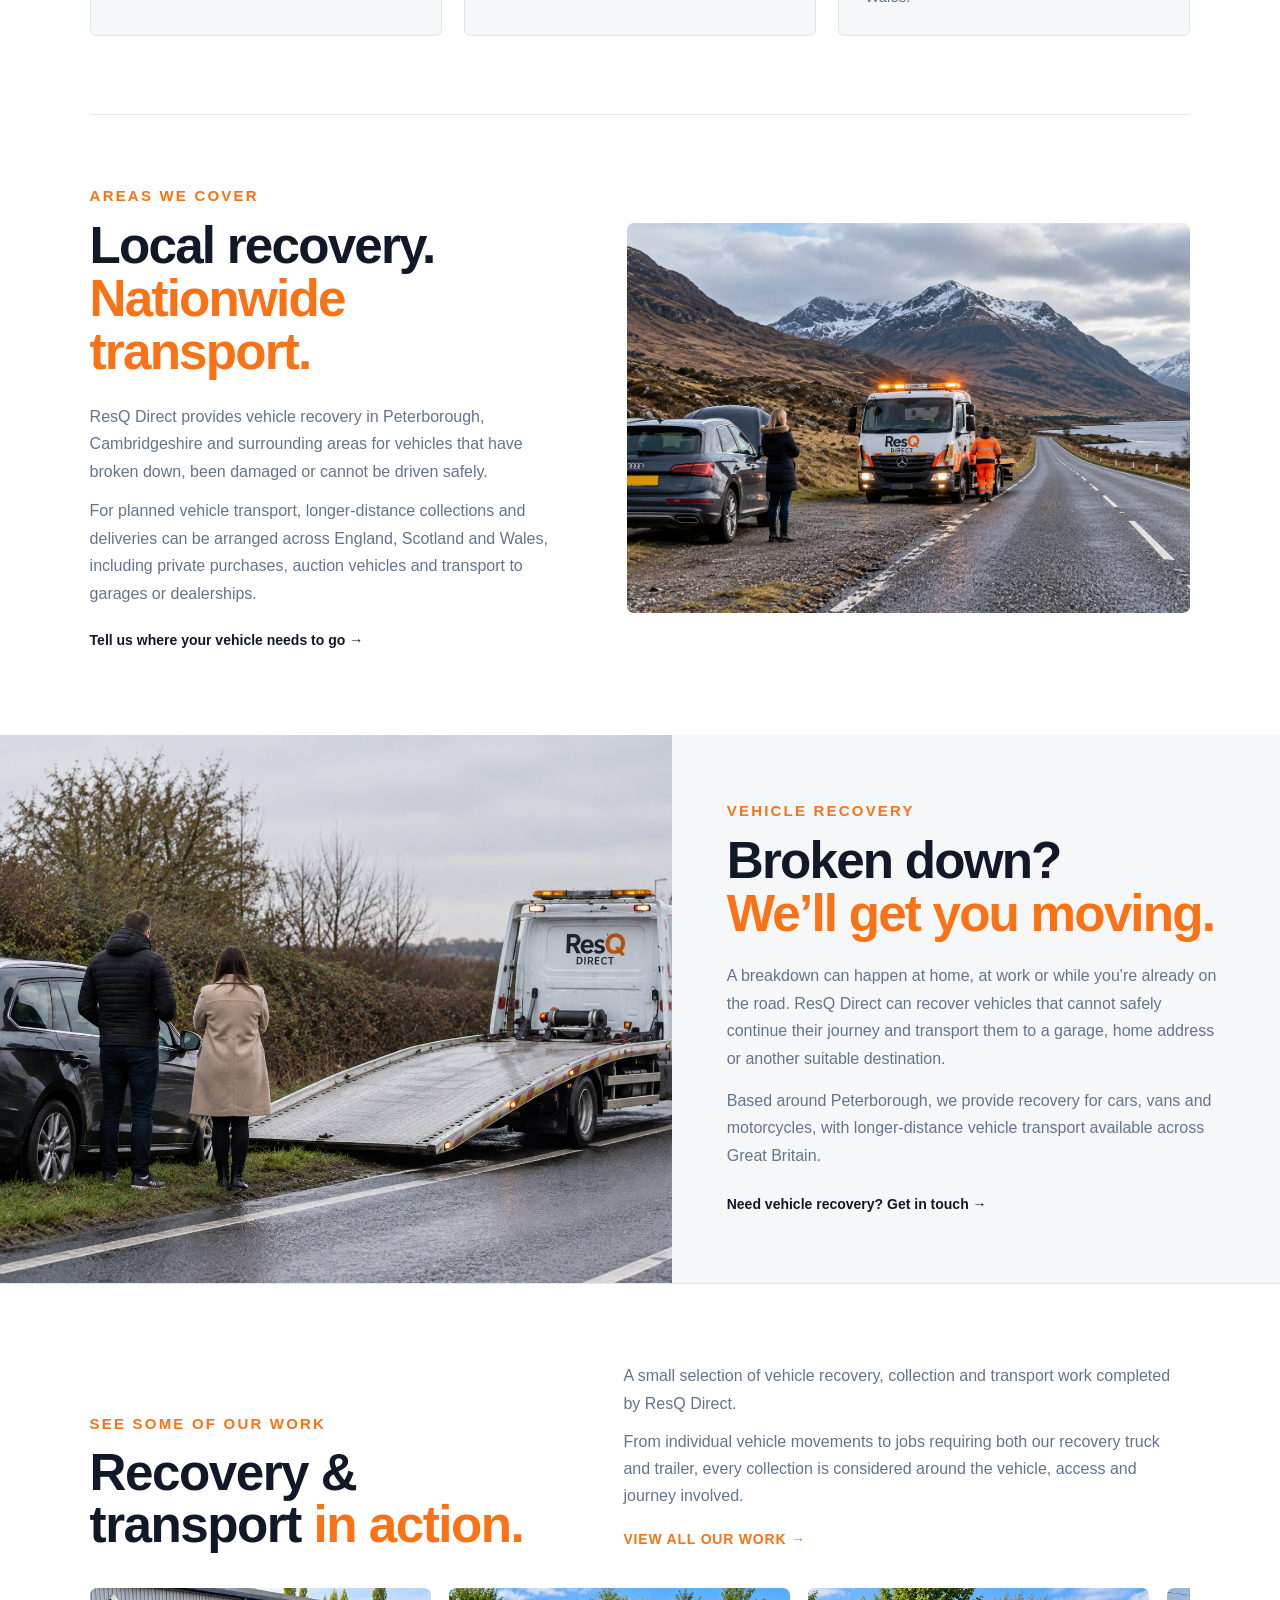
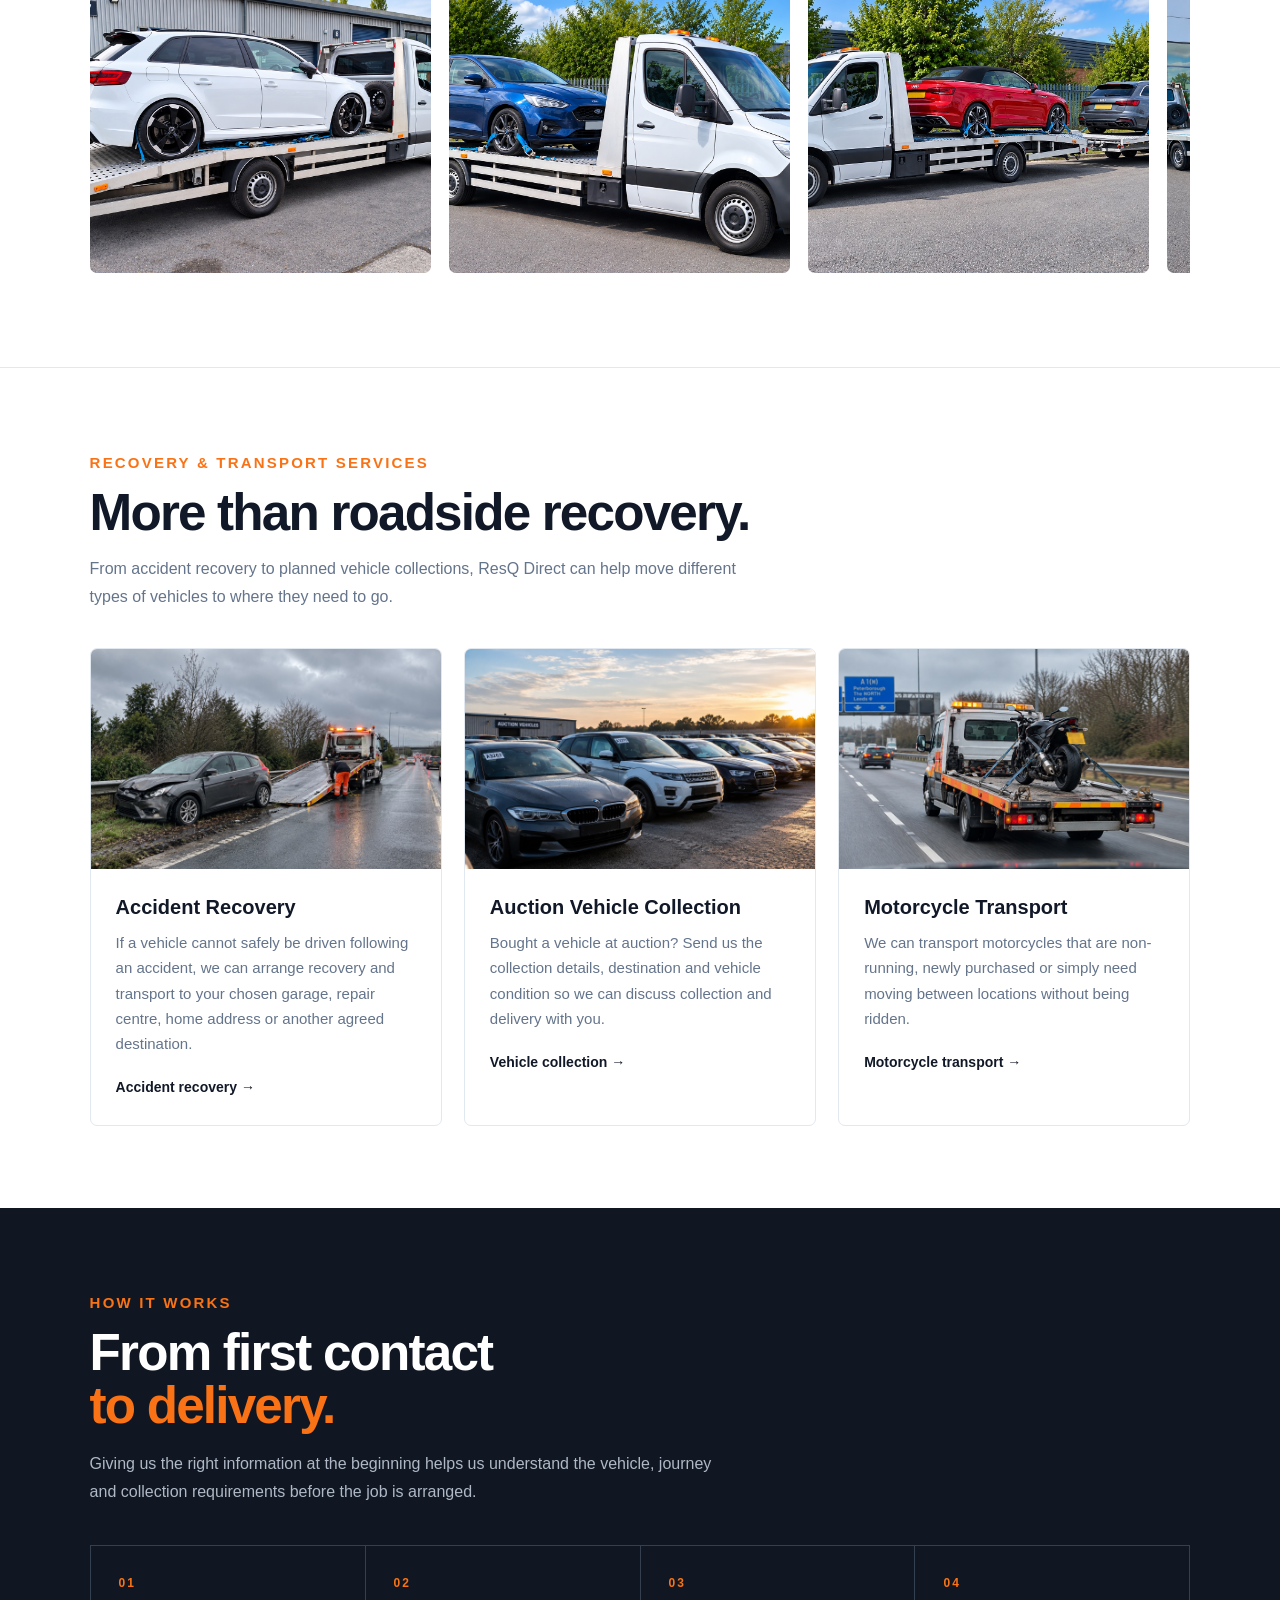
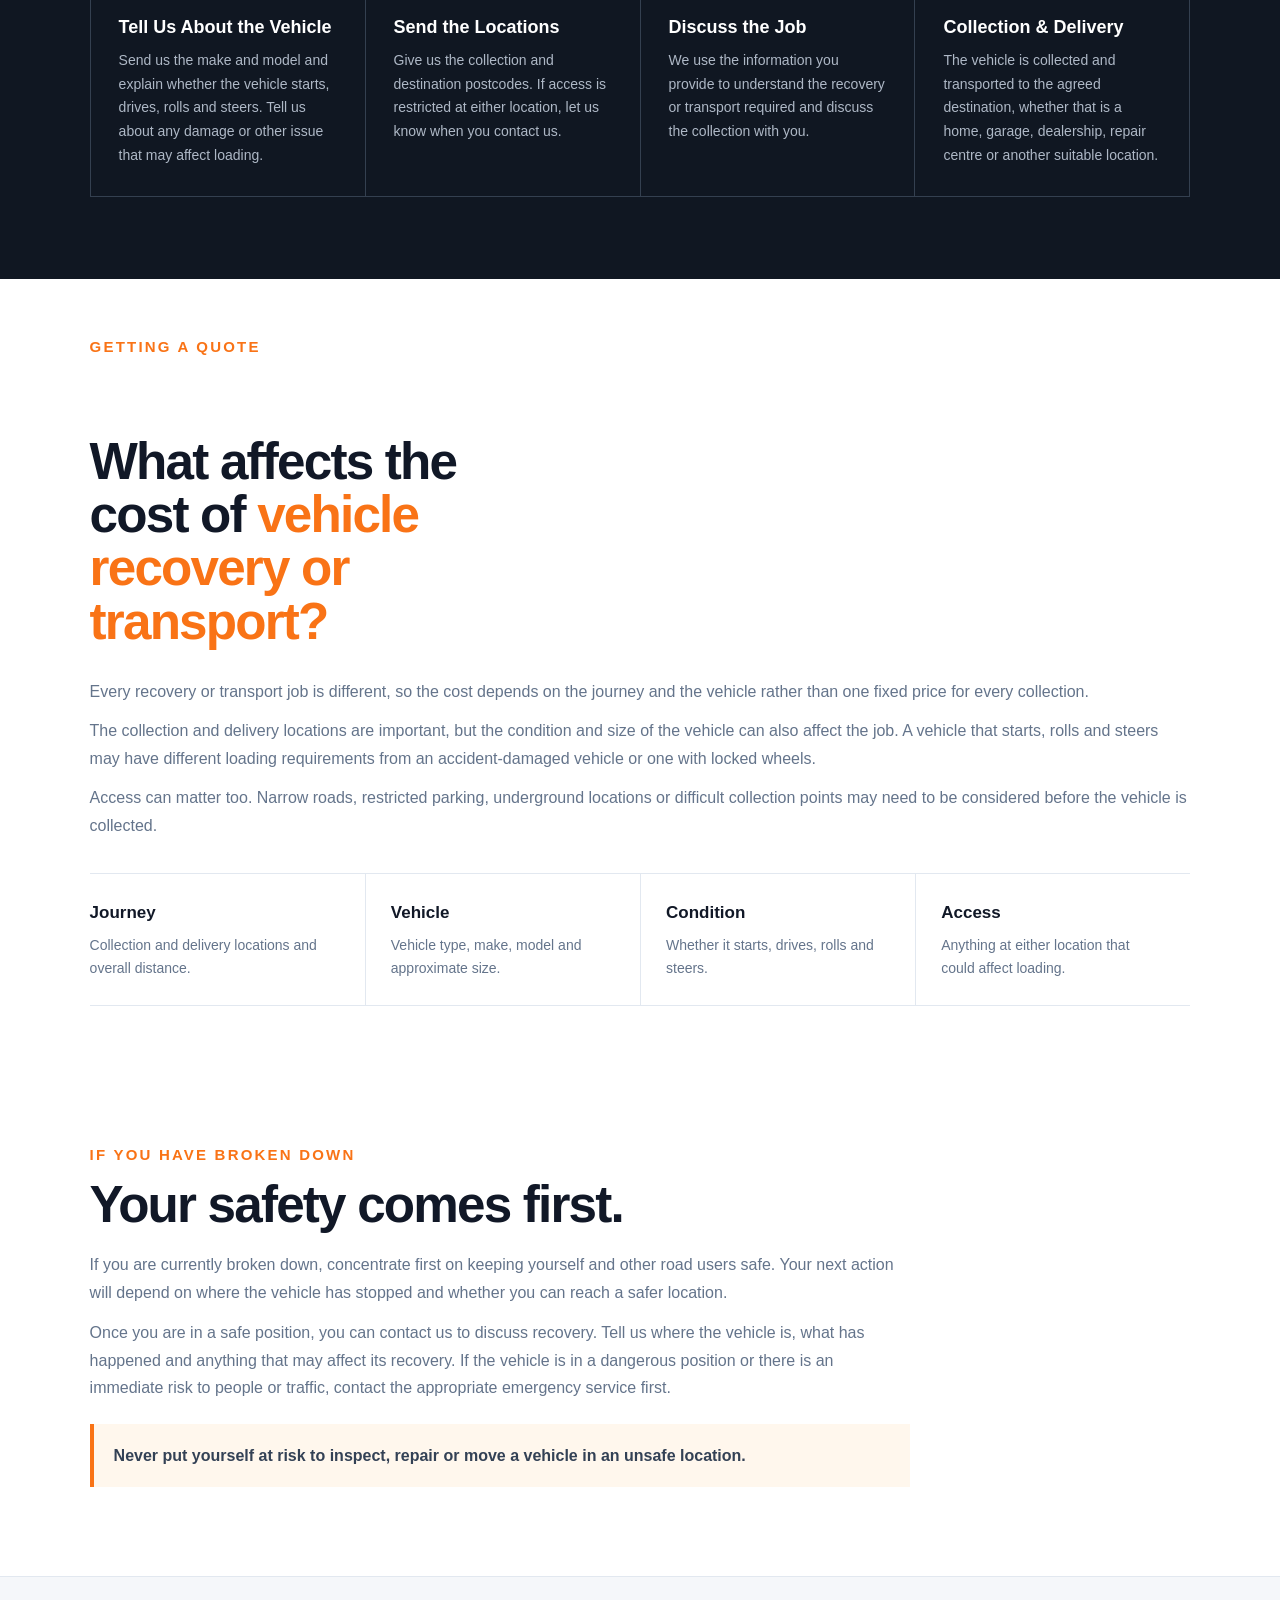
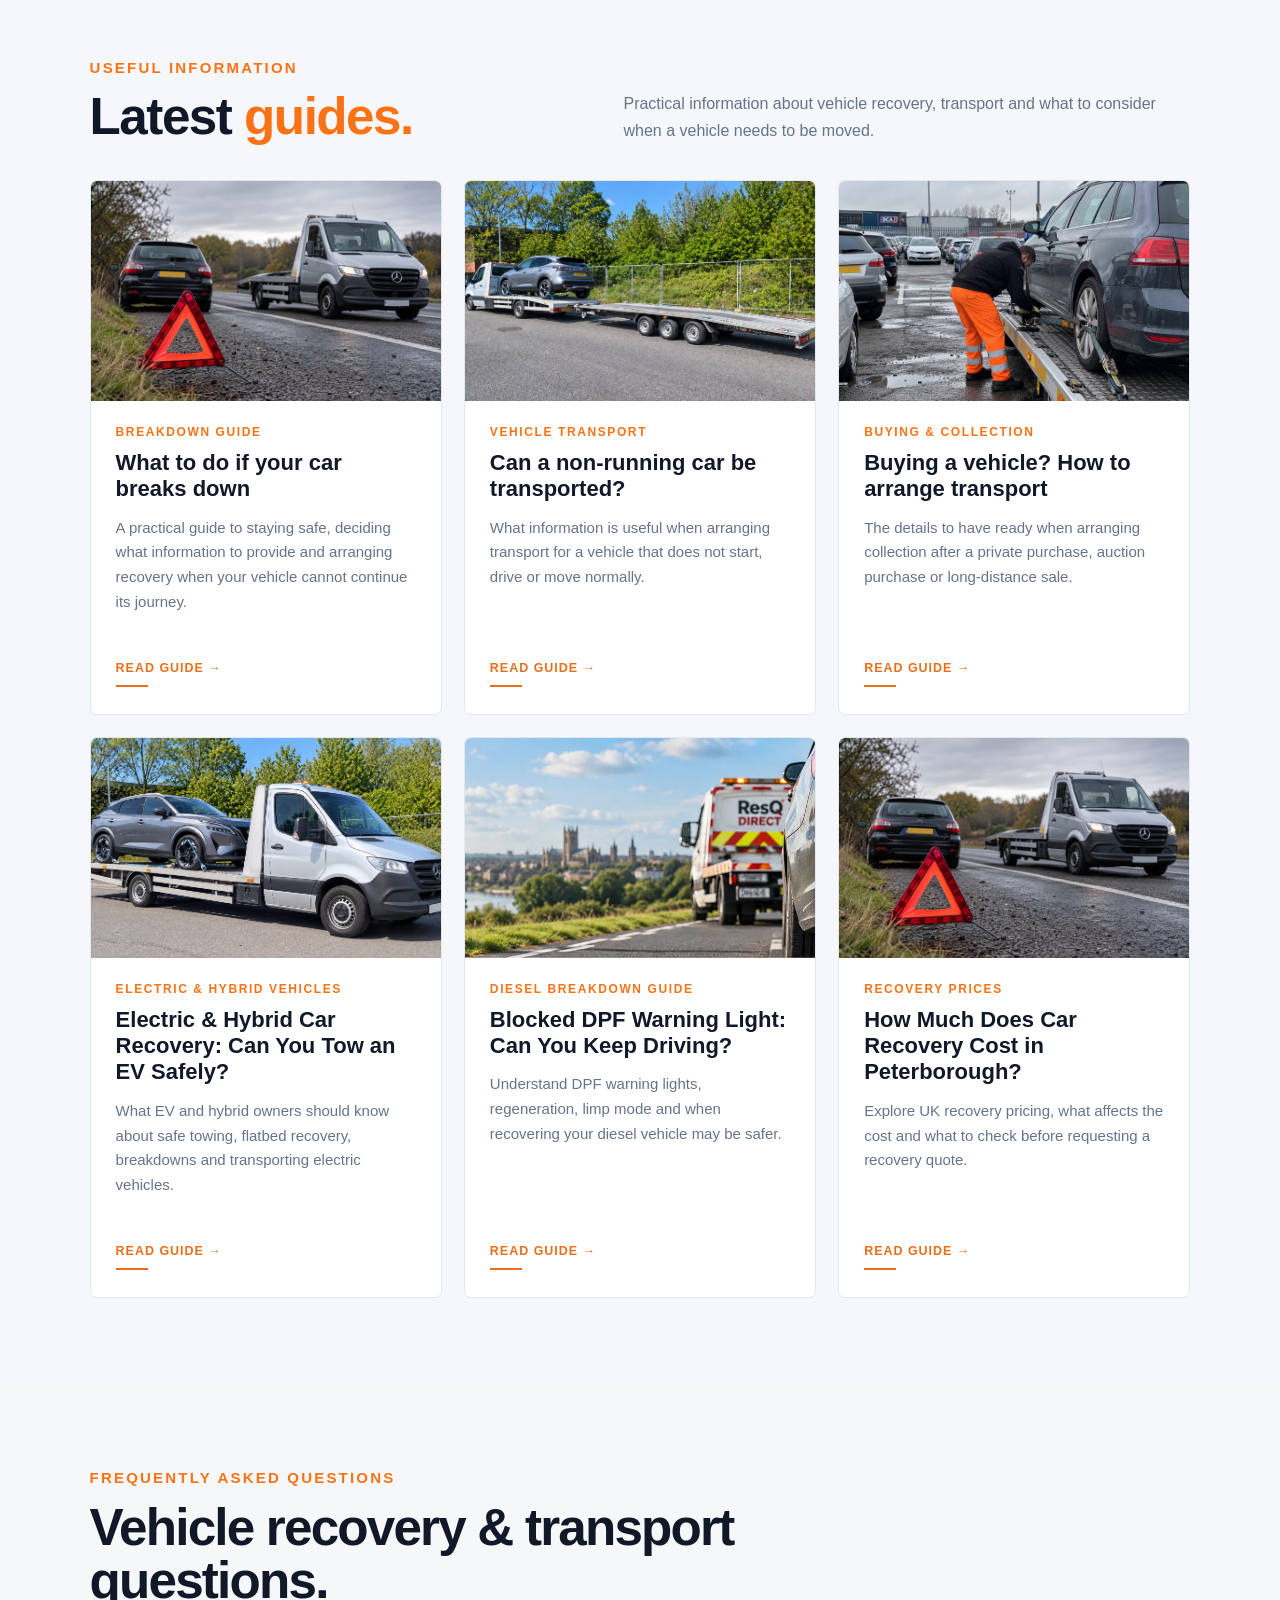
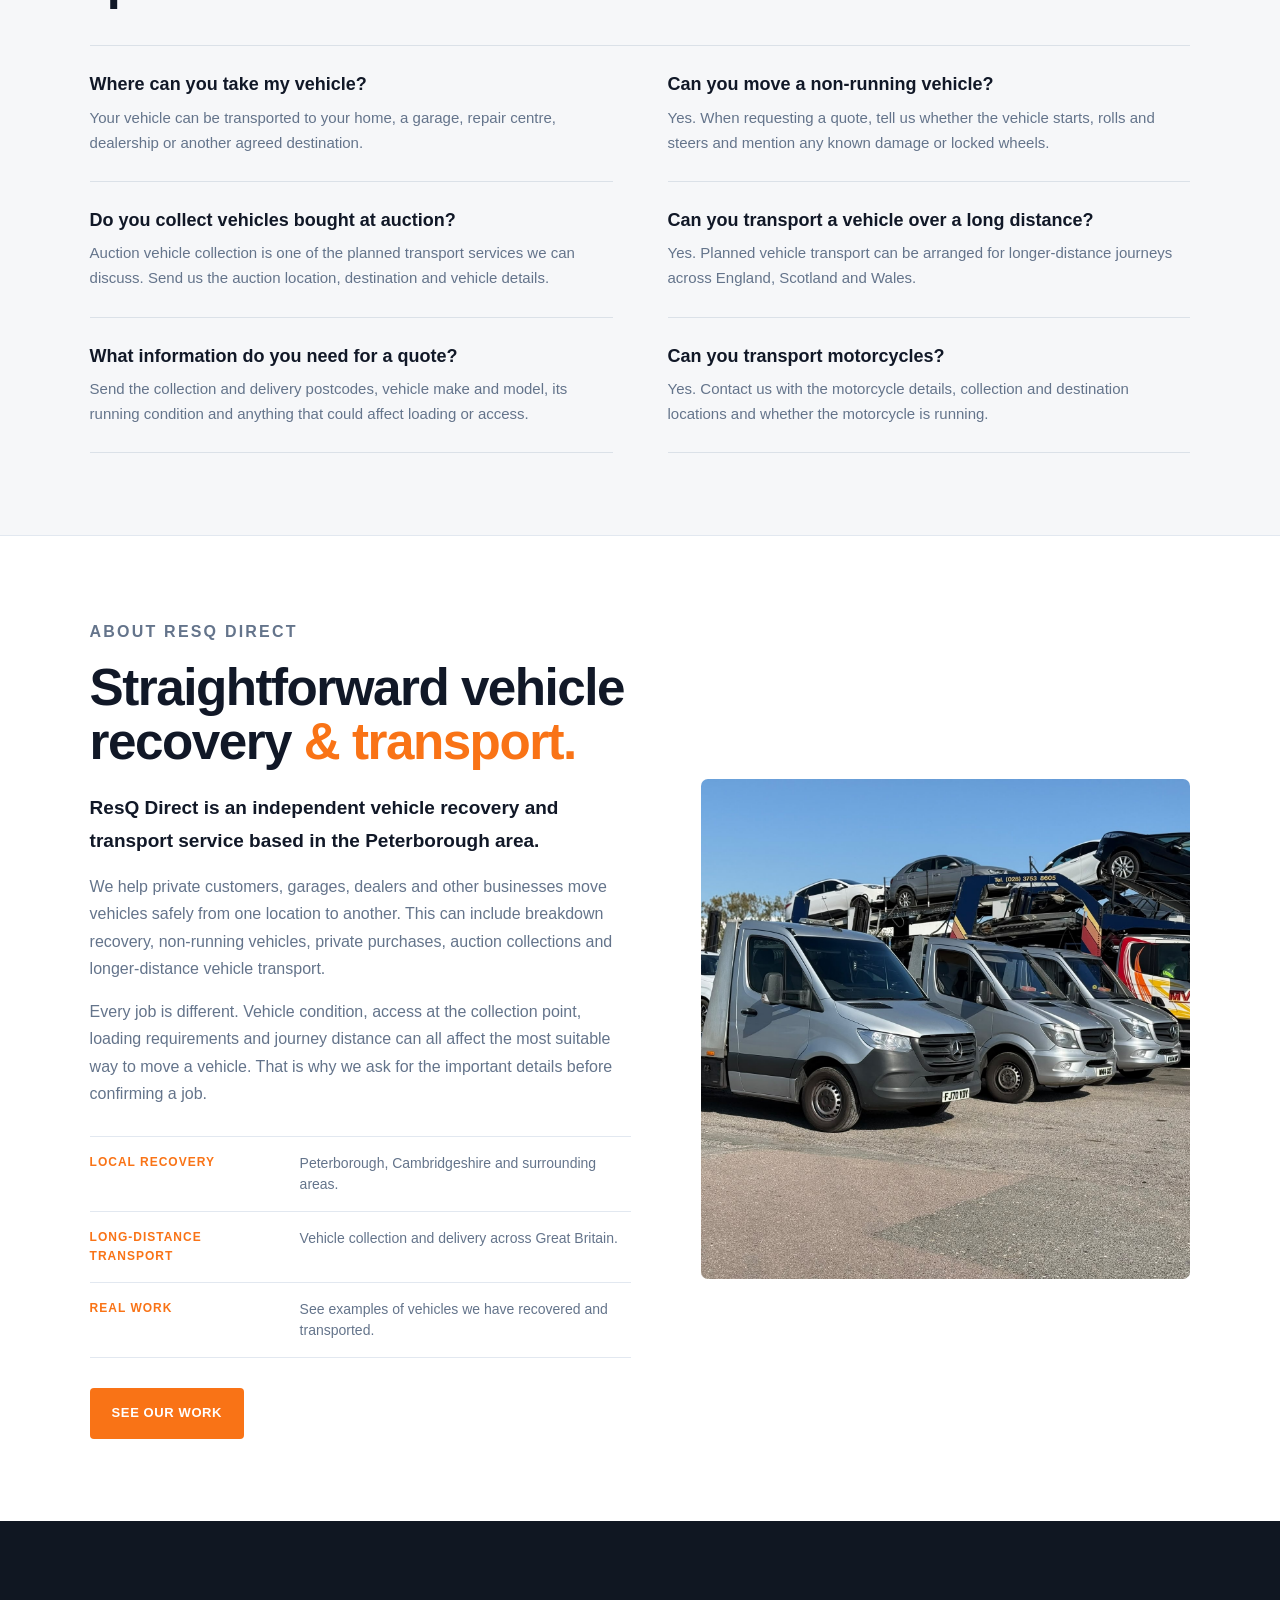
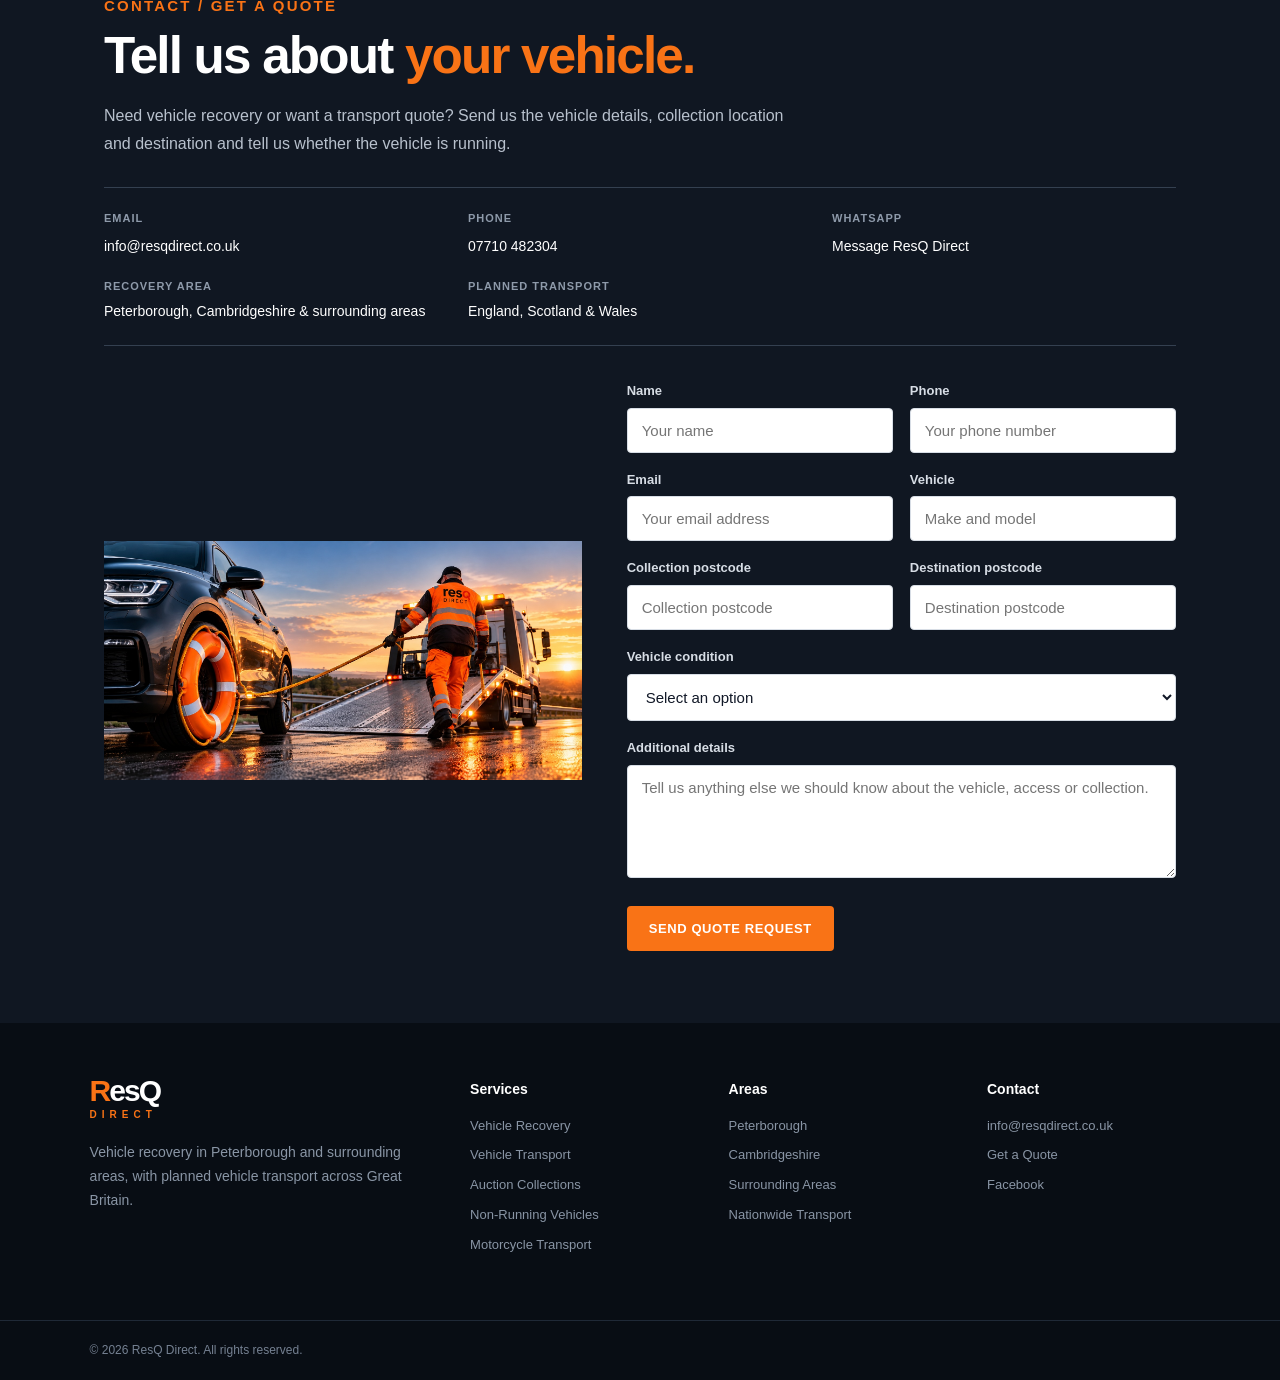
==== commit 70beb858: "Improve website SEO, canonical URLs and internal links" ====
--- a/index.html
+++ b/index.html
@@ -9,7 +9,7 @@
   name="description"
   content="24/7 car recovery and breakdown recovery in Peterborough and surrounding areas. Accident recovery, towing and vehicle transport. Call ResQ Direct on 07710 482304."
 >
-
+<link rel="canonical" href="https://resqdirect.co.uk/">
   <link rel="stylesheet" href="style.css">
   <script type="application/ld+json">
 {
@@ -47,8 +47,9 @@
   }
 }
 </script>
+<link rel="preload" as="image" href="images/resqdirect-real-recovery-truck-clean.jpg" fetchpriority="high">
 </head>
-<link rel="preload" as="image" href="images/resqdirect-real-recovery-truck-clean.jpg" fetchpriority="high">
+
 <body>
 
   <!-- HEADER -->
@@ -657,14 +658,14 @@
 
     <a class="home-work-photo" href="our-work.html">
       <img
-        src="images/resqdirect-real-audi-vehicle-transport.jpg"
+        src="images/resqdirect-real-audi-vehicle-transport.png"
         alt="Vehicle transport completed by ResQ Direct"
       >
     </a>
 
     <a class="home-work-photo" href="our-work.html">
       <img
-        src="images/resqdirect-real-ford-vehicle-recovery.jpg"
+        src="images/resqdirect-real-ford-vehicle-recovery.png"
         alt="Vehicle recovery completed by ResQ Direct"
       >
     </a>
